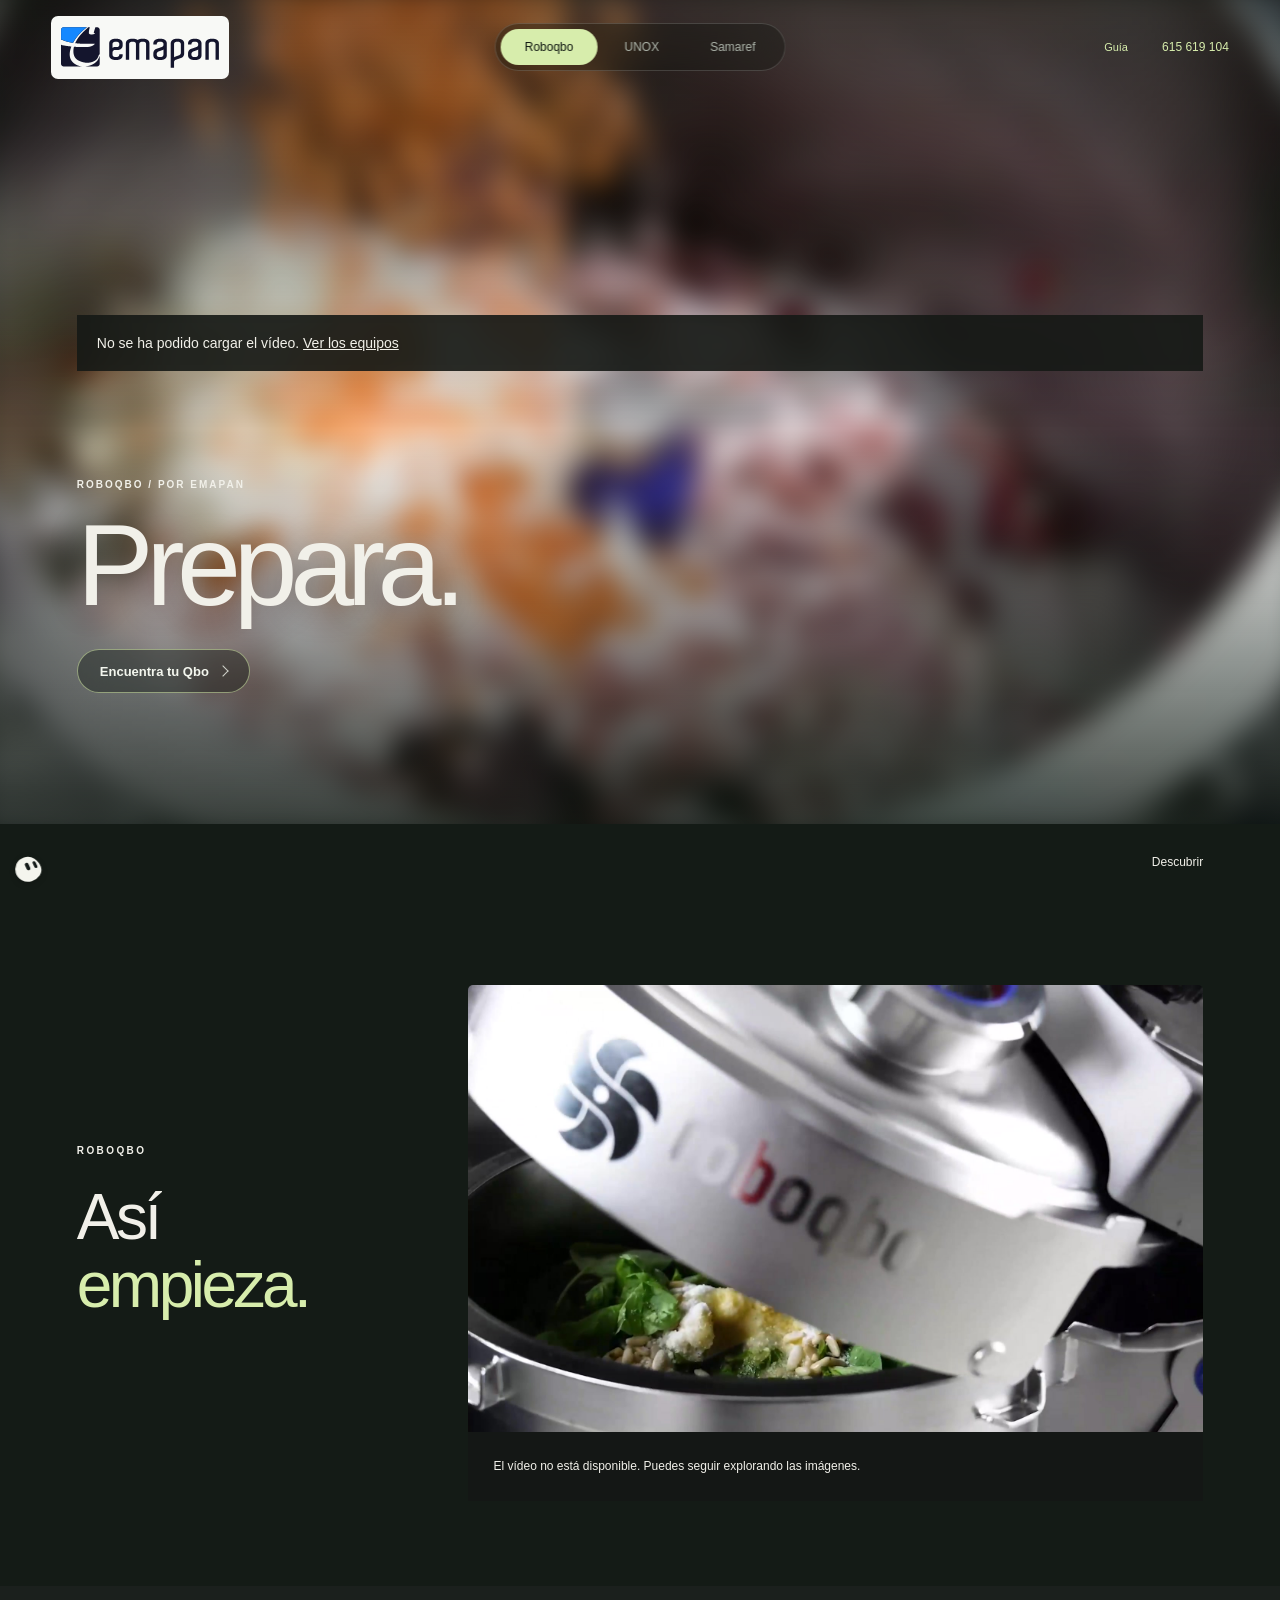
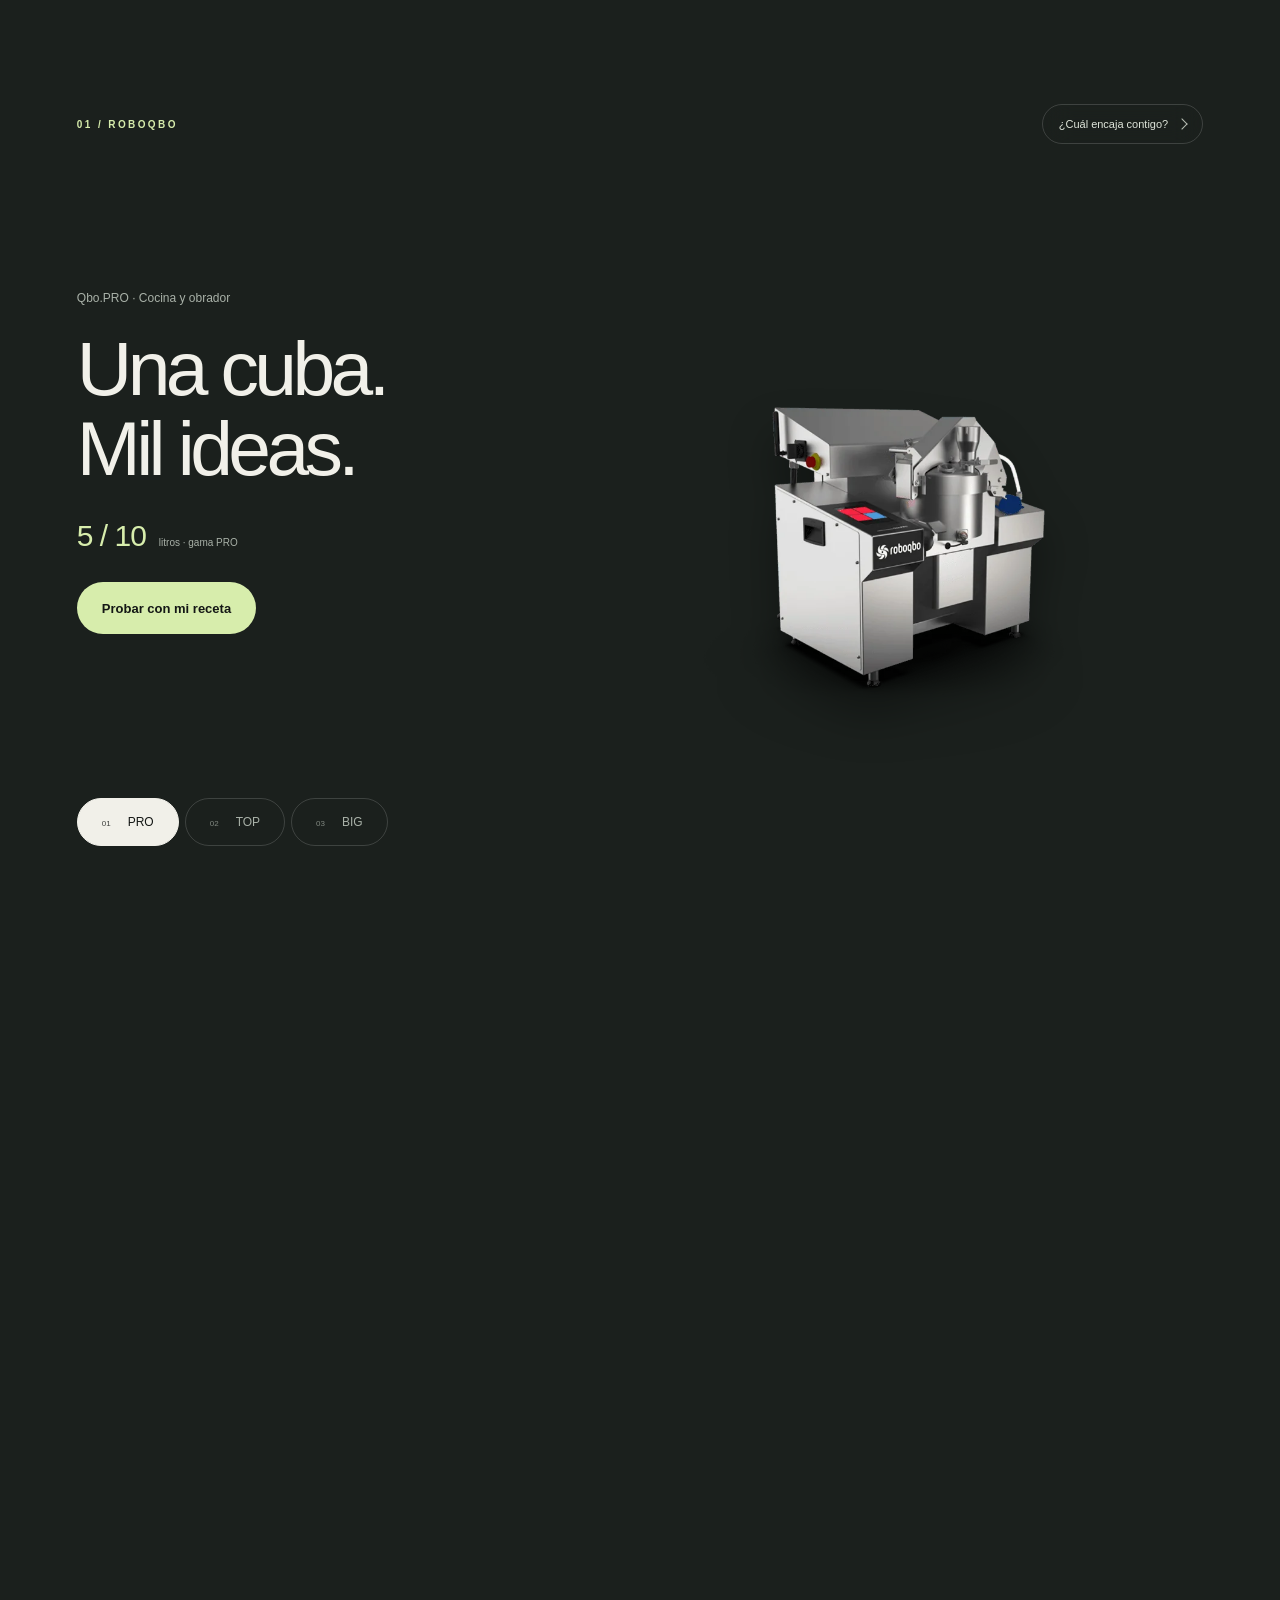
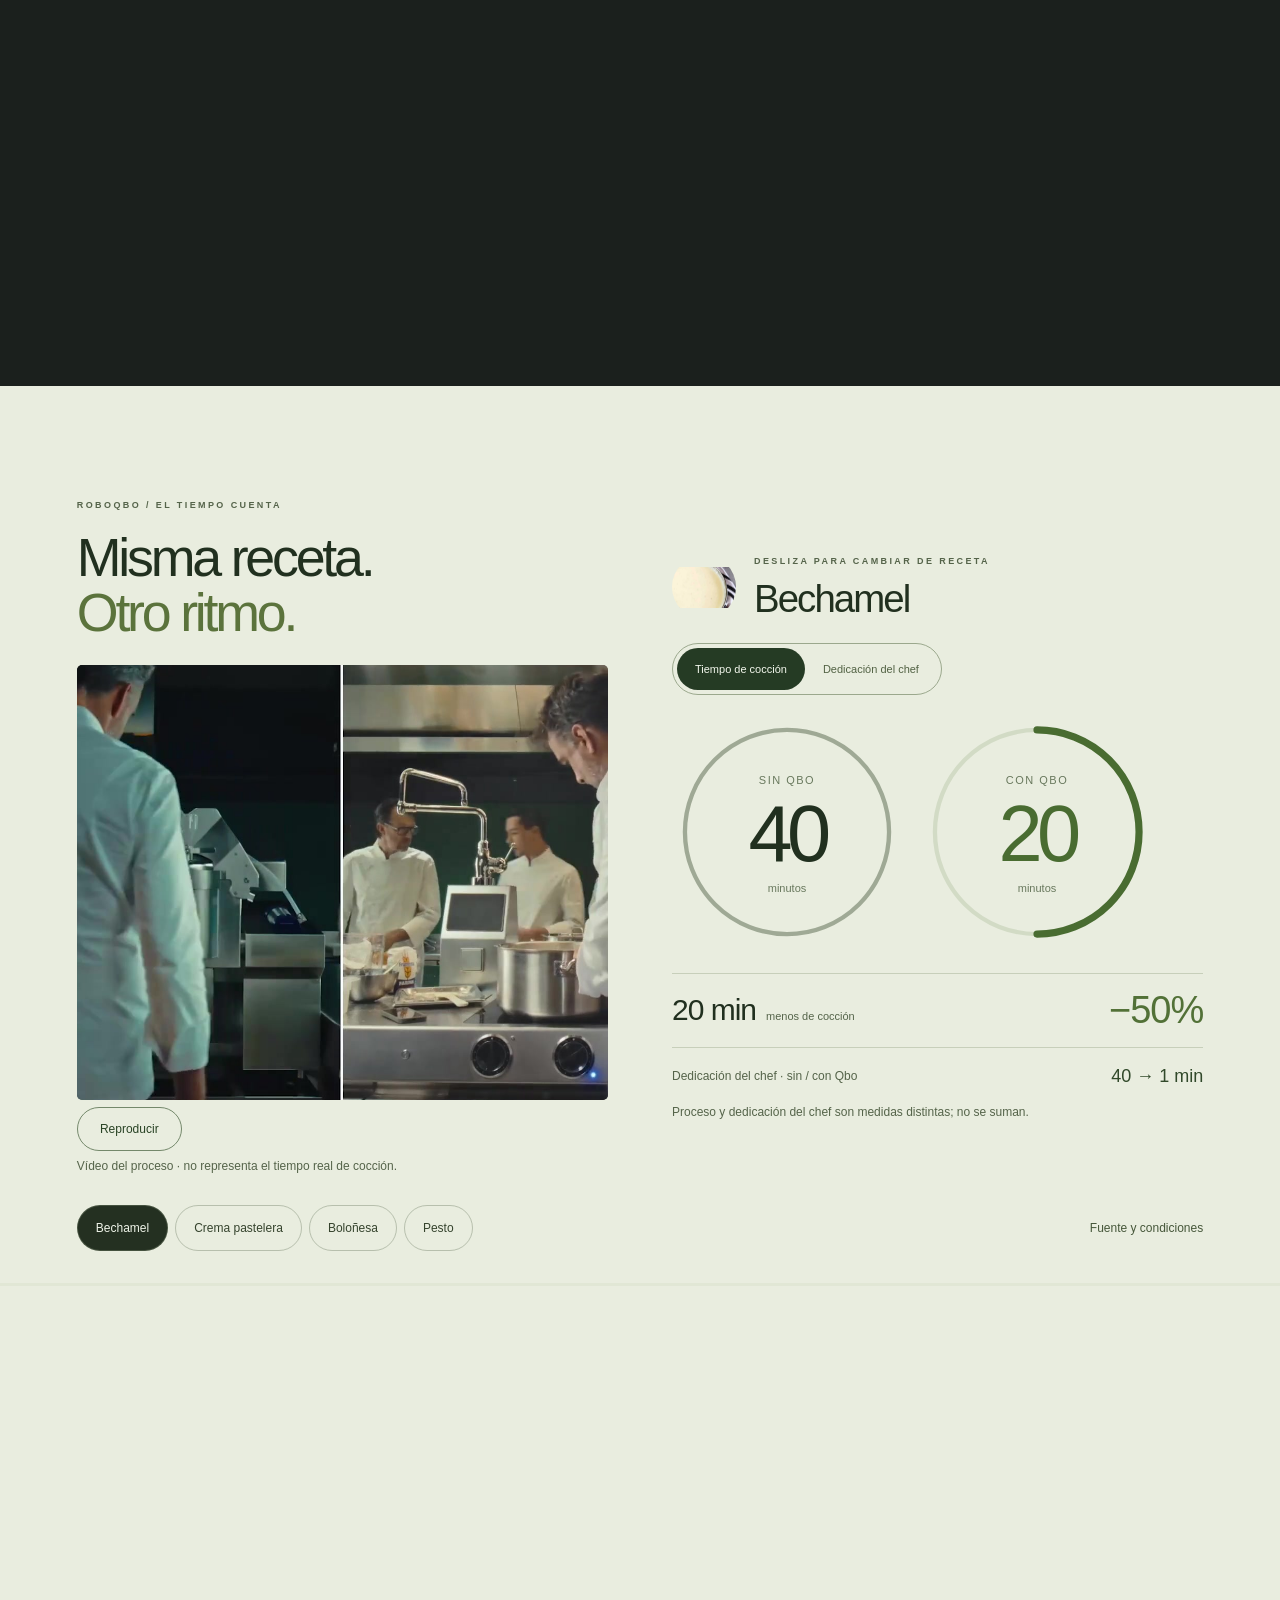
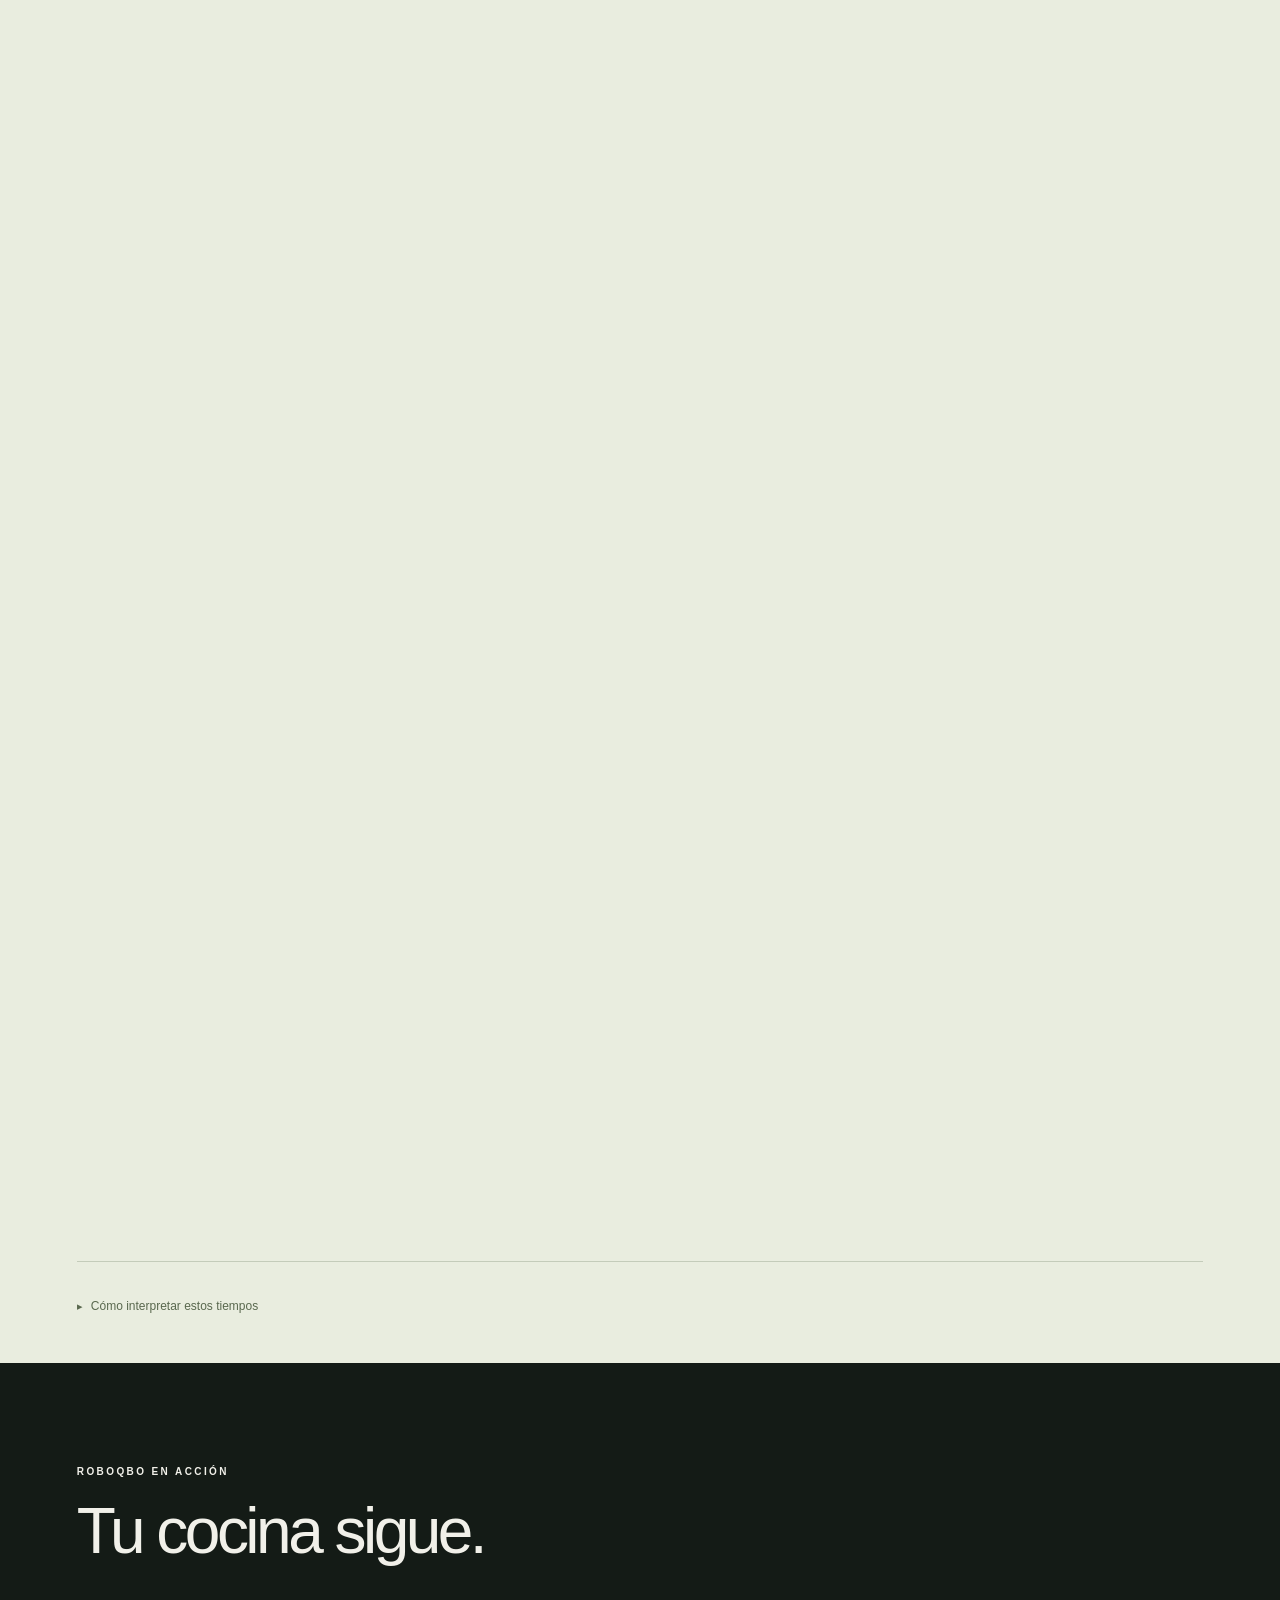
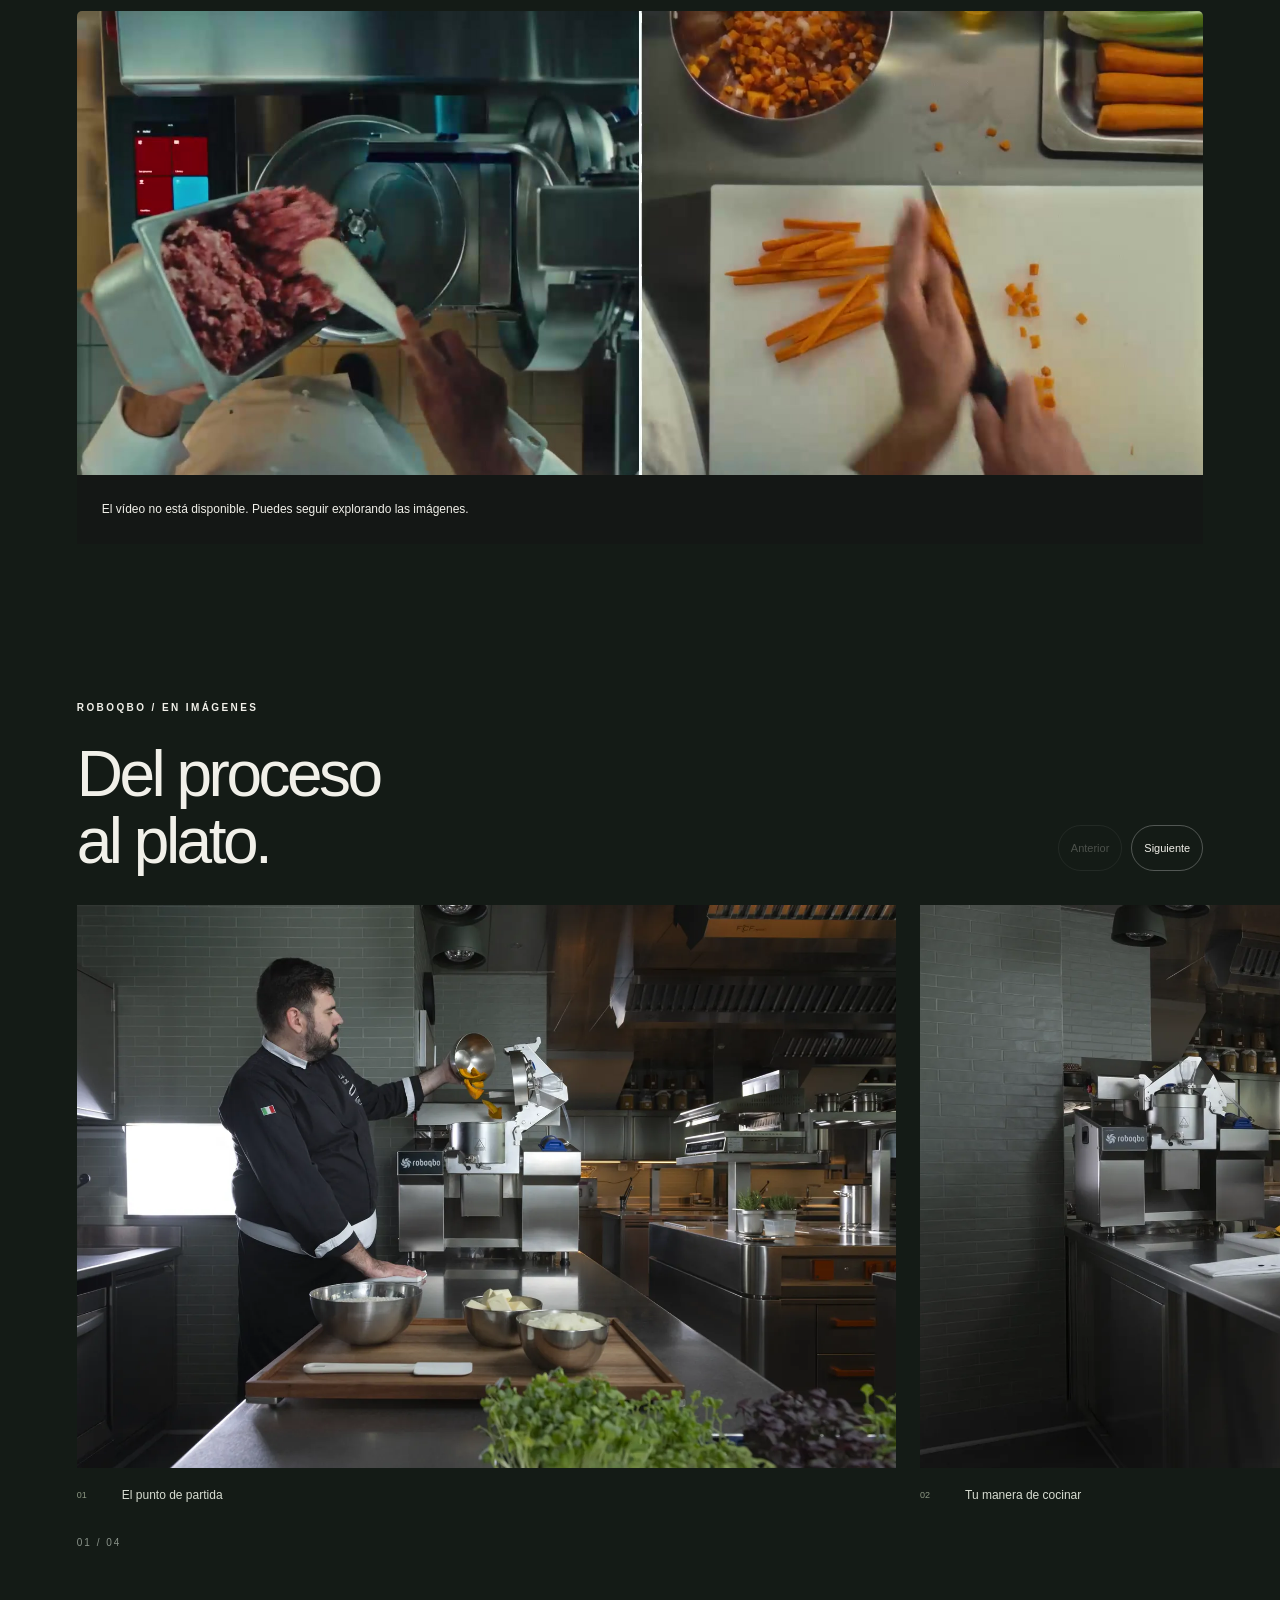
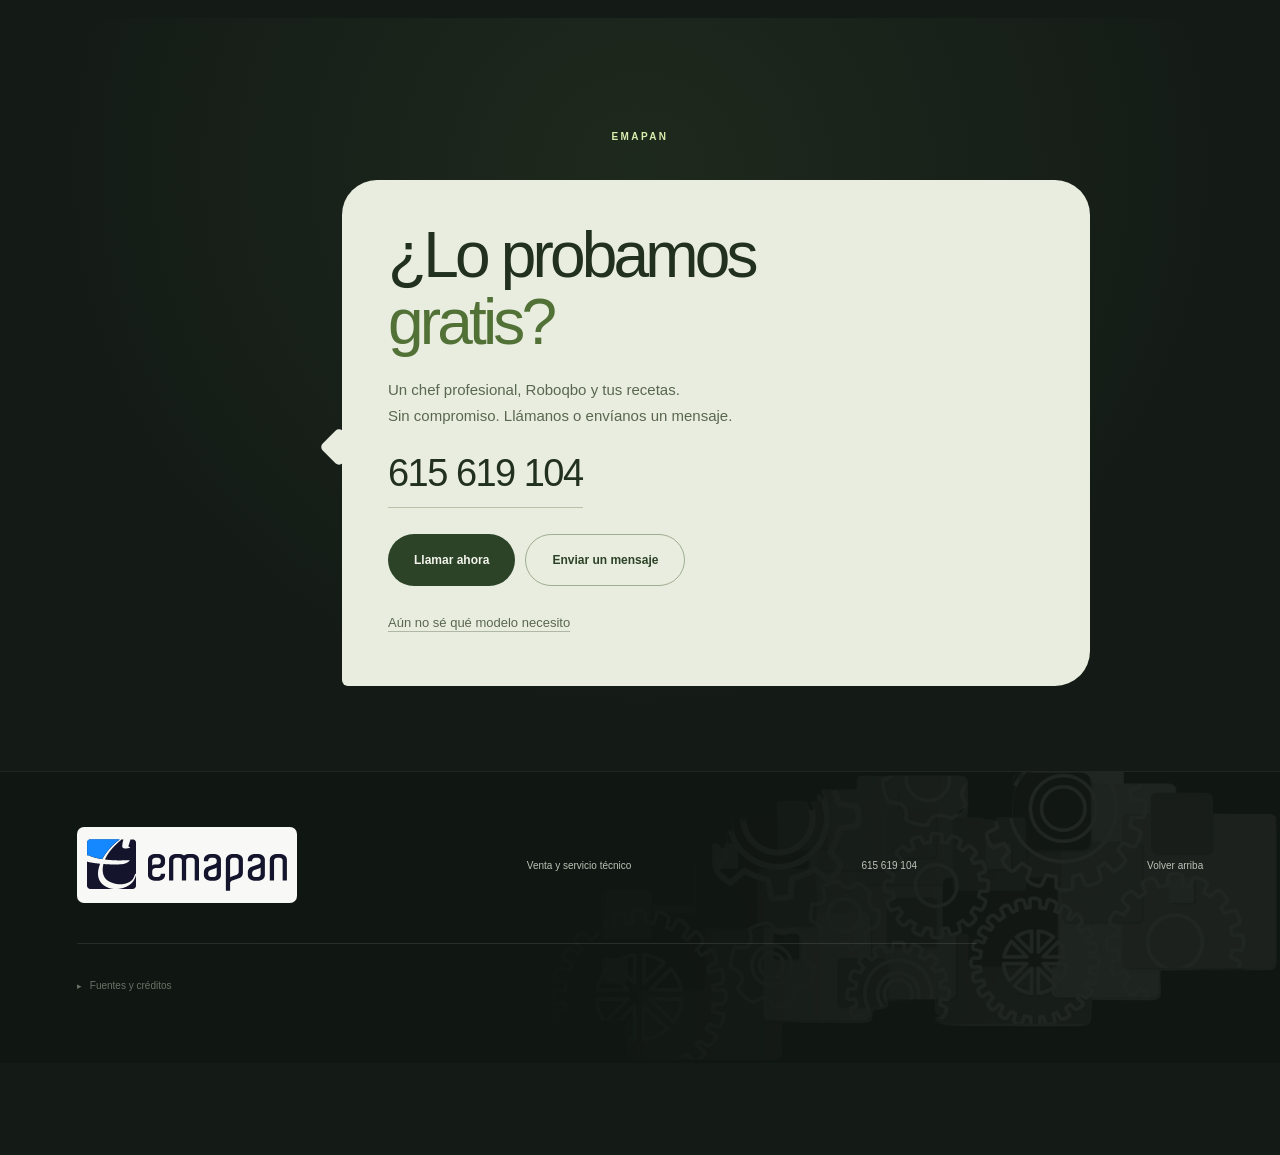
==== web/index.html @ 066fb879 "Integra la entrada de Samaref en las experiencias de EMAPAN" ====
<!doctype html><html lang="es"><head><meta charset="utf-8"><meta name="viewport" content="width=device-width,initial-scale=1"><meta name="theme-color" content="#141715"><meta name="description" content="Emapan S.L. Servicio técnico oficial, reparación, mantenimiento y venta de maquinaria de panadería, heladería y hostelería"><title>Emapan S.L. | SAT oficial</title><link rel="preload" as="image" href="assets/opt/qbo-story-poster-960.webp" media="(max-width:760px)" fetchpriority="high"><link rel="preload" as="image" href="assets/qbo-story-hd-poster.jpg" media="(min-width:761px)" fetchpriority="high"><link rel="stylesheet" href="cinema.css"><link rel="stylesheet" href="experience.css"><link rel="stylesheet" href="homeboard.css"><link rel="stylesheet" href="brand-motion.css"><link rel="stylesheet" href="guide-experience.css"><link rel="stylesheet" href="visual-refresh.css"><link rel="stylesheet" href="liquid-guide.css"><link rel="stylesheet" href="mobile-experience.css"><link rel="stylesheet" href="emapan-brand.css"><link rel="stylesheet" href="evolution.css"><link rel="icon" href="/favicon.ico?v=2" sizes="16x16 32x32 48x48"><link rel="icon" type="image/png" sizes="48x48" href="/favicon-48x48.png?v=2"><link rel="icon" type="image/svg+xml" sizes="any" href="/favicon.svg?v=2"><link rel="apple-touch-icon" sizes="180x180" href="/apple-touch-icon.png?v=2">
<meta property="og:type" content="website">
<meta property="og:locale" content="es_ES">
<meta property="og:site_name" content="Emapan S.L.">
<meta property="og:title" content="Emapan S.L. | SAT oficial">
<meta property="og:description" content="Emapan S.L. Servicio técnico oficial, reparación, mantenimiento y venta de maquinaria de panadería, heladería y hostelería">
<meta property="og:image" content="https://www.satemapan.com/assets/emapan-sat-share.png?v=1">
<meta property="og:image:type" content="image/png">
<meta property="og:image:width" content="1200">
<meta property="og:image:height" content="630">
<meta property="og:image:alt" content="Emapan S.L. SAT · Servicio técnico oficial. Si tu máquina protesta, hablamos su idioma.">
<meta name="twitter:card" content="summary_large_image">
<meta name="twitter:title" content="Emapan S.L. | SAT oficial">
<meta name="twitter:description" content="Emapan S.L. Servicio técnico oficial, reparación, mantenimiento y venta de maquinaria de panadería, heladería y hostelería">
<meta name="twitter:image" content="https://www.satemapan.com/assets/emapan-sat-share.png?v=1">
<meta name="twitter:image:alt" content="Emapan S.L. SAT · Servicio técnico oficial. Si tu máquina protesta, hablamos su idioma.">
<meta property="og:url" content="https://www.satemapan.com/">
<link rel="canonical" href="https://www.satemapan.com/">
</head><body class="experience-qbo" data-brand="qbo"><a class="skip" href="#equipos">Saltar a los equipos</a><header><a class="logo emapan-signature" href="/" aria-label="EMAPAN · Inicio"><span class="emapan-logo-art" aria-hidden="true"></span></a><nav class="brand-switch" aria-label="Elige tu experiencia"><a href="/" aria-current="page">Roboqbo</a><a href="unox.html" >UNOX</a><a href="samaref.html">Samaref</a></nav><div class="header-actions"><button class="guide-setting" id="guide-setting" aria-pressed="true">Guía <span></span></button><a class="header-phone" href="tel:+34615619104">615 619 104 </a></div></header><div class="reading-progress" aria-hidden="true"><span></span></div><main id="inicio"><div class="brand-chapter" data-chapter="qbo"><section class="cinema" id="historia" aria-label="Elaboración con Roboqbo en reproducción continua"><div class="stage">
<video id="story-video" autoplay loop muted playsinline preload="auto" aria-label="Ingredientes, cocinado en Roboqbo y pasta servida"></video><script>/* Variante ligera en móvil o con ahorro de datos; se decide antes de pedir el vídeo. */(function(v){var m=matchMedia("(max-width:760px)").matches||!!(navigator.connection&&navigator.connection.saveData),s=document.createElement("source");v.poster=m?"assets/opt/qbo-story-poster-960.webp":"assets/qbo-story-hd-poster.jpg";s.type="video/mp4";s.src=m?"assets/opt/qbo-story-720.mp4":"assets/opt/qbo-story-1080.mp4";v.appendChild(s)})(document.getElementById("story-video"))</script><div class="shade"></div>
<div class="film-copy"><span class="eyebrow">ROBOQBO / POR EMAPAN</span><h1 id="film-title">Prepara.</h1><button class="hero-finder" type="button" data-finder="hero">Encuentra tu Qbo</button></div>
<div class="film-controls"><button id="play-film" class="film-play" aria-label="Pausar el vídeo"> Pausar</button><a href="#equipos">Descubrir</a></div>
<div class="bottom-line"><span id="scroll-hint">ROBOQBO · SIGUE BAJANDO</span><span id="counter">01 / 03</span></div>
<div class="film-progress" aria-hidden="true"><span id="film-progress-fill"></span></div>
<div class="film-chapters" aria-label="Momentos del vídeo"><button data-time="0" aria-current="step">Prepara</button><button data-time="3.1">Transforma</button><button data-time="10">Sirve</button></div>
<p id="video-error" hidden>No se ha podido cargar el vídeo. <a href="#equipos">Ver los equipos </a></p>
</div></section><section class="editorial-film" id="qbo-proceso"><div class="editorial-copy"><span class="eyebrow">ROBOQBO</span><h2>Así<br><em>empieza.</em></h2></div><div class="inline-film"><video id="qbo-production" class="ambient-video" muted loop playsinline preload="none" data-poster="assets/qbo-production-poster.jpg" data-poster-mobile="assets/opt/qbo-production-poster-960.webp" aria-label="Preparación de ingredientes con Roboqbo"><source data-src="assets/qbo-production.mp4" data-src-mobile="assets/opt/qbo-production-m.mp4" type="video/mp4"></video><div class="video-control-rail"><button class="media-toggle" data-video="qbo-production" aria-label="Reproducir Preparación de ingredientes con Roboqbo"> Reproducir</button><span class="film-label">PREPARACIÓN DE INGREDIENTES</span></div><p class="media-error" hidden>El vídeo no está disponible. Puedes seguir explorando las imágenes.</p></div></section><section class="product-story qbo-story" id="equipos" data-story="qbo" aria-label="Descubre la gama ROBOQBO al desplazarte"><div class="product-stage"><div class="story-heading"><span class="eyebrow">01 / ROBOQBO</span><span class="eyebrow story-prompt">DESLIZA </span><button class="finder-chip" type="button" data-finder="gama">¿Cuál encaja contigo?</button></div><div class="product-layout"><div class="product-copy"><span class="model-kicker" id="qbo-name">Qbo.PRO · Cocina y obrador</span><h2 id="qbo-headline">Una cuba.<br>Mil ideas.</h2><p id="qbo-description">Cortar. Mezclar. Cocinar.</p><div class="product-fact"><span id="qbo-fact">5 / 10</span><span id="qbo-fact-label">litros · gama PRO</span></div><button class="pill " id="qbo-demo" data-demo="Qbo.PRO"><span class="btn-label">Probar con mi receta</span></button><a class="text-link subtle" href="#qbo-tiempos">Comparar tiempos <img src="assets/icons/arrow-up-right.svg" alt="" class="arrow-icon" aria-hidden="true"></a></div><div class="product-visual"><span class="product-word" aria-hidden="true">Qbo.</span>
<img class="model-image is-active" data-model="qbo-pro" src="assets/opt/qbo-pro.webp" decoding="async" alt="ROBOQBO PRO" loading="lazy" >
<img class="model-image " data-model="qbo-top" src="assets/opt/qbo-top.webp" decoding="async" alt="ROBOQBO TOP" loading="lazy" aria-hidden="true">
<img class="model-image " data-model="qbo-big" src="assets/opt/qbo-big-cutout.webp" decoding="async" alt="ROBOQBO BIG" loading="lazy" aria-hidden="true">
</div></div><div class="model-footer"><div class="model-tabs" role="group" aria-label="Gama ROBOQBO">
<button data-qbo="pro" aria-pressed="true"><span class="tab-count">01</span>PRO</button>
<button data-qbo="top" aria-pressed="false"><span class="tab-count">02</span>TOP</button>
<button data-qbo="big" aria-pressed="false"><span class="tab-count">03</span>BIG</button>
</div><span class="model-count" id="qbo-count">01 / 03</span></div><div class="story-track" aria-hidden="true"><span></span></div></div></section><section class="time-journey" id="qbo-tiempos" aria-labelledby="time-title"><div class="time-stage"><div class="time-left"><span class="eyebrow">ROBOQBO / EL TIEMPO CUENTA</span><h2 id="time-title">Misma receta.<br><em>Otro ritmo.</em></h2><div class="texture-film"><video id="texture-video" muted loop playsinline preload="none" poster="assets/new-qbo-bechamel-poster.jpg" aria-label="Bechamel preparada con Roboqbo" data-src="assets/new-qbo-bechamel.mp4"></video><span id="texture-caption" class="film-label">BECHAMEL / PROCESO REAL</span></div><div class="video-control-rail texture-control-rail"><button id="texture-pause" class="media-toggle"> Reproducir</button></div><p class="process-note">Vídeo del proceso · no representa el tiempo real de cocción.</p></div><div class="time-right"><div class="recipe-title"><img id="recipe-image" src="assets/qbo-bechamel.webp" alt="Bechamel"><div><span class="eyebrow">DESLIZA PARA CAMBIAR DE RECETA</span><h3 id="recipe-caption">Bechamel</h3></div></div><div class="metric-switch" aria-label="Medida comparada"><button data-metric="cook" aria-pressed="true">Tiempo de cocción</button><button data-metric="chef" aria-pressed="false">Dedicación del chef</button></div><div class="clocks" aria-live="polite"><div class="clock without"><svg viewBox="0 0 160 160" aria-hidden="true"><circle cx="80" cy="80" r="71"/></svg><div><span>SIN QBO</span><strong id="time-without">40</strong><small>minutos</small></div></div><div class="clock with"><svg viewBox="0 0 160 160" aria-hidden="true"><circle class="clock-track" cx="80" cy="80" r="71"/><circle id="time-arc" pathLength="100" cx="80" cy="80" r="71"/></svg><div><span>CON QBO</span><strong id="time-with">20</strong><small>minutos</small></div></div></div><div class="gain-strip"><div><strong id="time-gain">20 min</strong><span id="gain-label">menos de cocción</span></div><strong id="time-percent">−50%</strong></div><div class="secondary-metric"><span id="secondary-label">Dedicación del chef · sin / con Qbo</span><strong id="secondary-values">40 → 1 min</strong></div><p id="time-insight">Cocción y dedicación son dos medidas distintas; no se suman.</p></div><div class="time-footer"><div class="recipe-tabs" aria-label="Receta para comparar"><button data-recipe="bechamel" aria-pressed="true">Bechamel</button><button data-recipe="custard" aria-pressed="false">Crema pastelera</button><button data-recipe="bolognese" aria-pressed="false">Boloñesa</button><button data-recipe="pesto" aria-pressed="false">Pesto</button></div><a href="#tiempos-fuente">Fuente y condiciones </a></div><div class="time-track"><span></span></div></div></section><div class="time-method" id="tiempos-fuente"><details class="source-note"><summary>Cómo interpretar estos tiempos</summary><p>Referencia publicada por Roboqbo para restauración. «Sin Qbo» es la comparación del fabricante, no una medición realizada por EMAPAN. La página de origen no detalla cantidad, modelo ni protocolo de prueba. Los resultados dependen de la receta, la carga y las condiciones de trabajo. El tiempo del chef forma parte del proceso; no debe sumarse a la cocción. Validaremos tu caso en una demostración.</p><a href="https://www.roboqbo.com/es_es/sectores/restaurantes/qbo-para-restaurantes/" target="_blank" rel="noopener">Consultar la fuente oficial de Roboqbo </a></details></div><section class="workflow-film"><div class="wide-heading"><span class="eyebrow">ROBOQBO EN ACCIÓN</span><h2>Tu cocina sigue.</h2></div><div class="inline-film"><video id="qbo-meet" class="ambient-video" muted loop playsinline preload="none" data-poster="assets/qbo-meet-poster.jpg" data-poster-mobile="assets/opt/qbo-meet-poster-960.webp" aria-label="Comparación del proceso de trabajo con Roboqbo"><source data-src="assets/qbo-meet.mp4" data-src-mobile="assets/opt/qbo-meet-m.mp4" type="video/mp4"></video><div class="video-control-rail"><button class="media-toggle" data-video="qbo-meet" aria-label="Reproducir Comparación del proceso de trabajo con Roboqbo"> Reproducir</button><span class="film-label">VÍDEO DEMOSTRATIVO · NO ES UN CRONÓMETRO DE COCCIÓN</span></div><p class="media-error" hidden>El vídeo no está disponible. Puedes seguir explorando las imágenes.</p></div></section><section class="gallery-section" id="qbo-galeria" aria-labelledby="qbo-galeria-title"><div class="gallery-heading"><div><span class="eyebrow">ROBOQBO / EN IMÁGENES</span><h2 id="qbo-galeria-title">Del proceso<br>al plato.</h2></div><div class="gallery-controls"><span>Desliza hacia la izquierda</span><button class="gallery-arrow" data-direction="-1" aria-label="Imagen anterior de ROBOQBO">Anterior</button><button class="gallery-arrow" data-direction="1" aria-label="Siguiente imagen de ROBOQBO">Siguiente</button></div></div><div class="gallery-rail" tabindex="0" role="region" aria-label="Galería horizontal de ROBOQBO" data-lenis-prevent><figure class="gallery-card"><img src="assets/opt/qbo-chef-pour-800.webp" srcset="assets/opt/qbo-chef-pour-800.webp 800w, assets/opt/qbo-chef-pour-1600.webp 1600w" sizes="(max-width:760px) 85vw, 64vw" alt="Chef incorporando ingredientes a Roboqbo" loading="lazy" decoding="async"><figcaption><span>01</span>El punto de partida</figcaption></figure><figure class="gallery-card"><img src="assets/opt/qbo-chef-prep-800.webp" srcset="assets/opt/qbo-chef-prep-800.webp 800w, assets/opt/qbo-chef-prep-1600.webp 1600w" sizes="(max-width:760px) 85vw, 64vw" alt="Chef preparando ingredientes junto a Roboqbo" loading="lazy" decoding="async"><figcaption><span>02</span>Tu manera de cocinar</figcaption></figure><figure class="gallery-card"><img src="assets/opt/qbo-detail-hq-800.webp" srcset="assets/opt/qbo-detail-hq-800.webp 800w, assets/opt/qbo-detail-hq-1600.webp 1600w" sizes="(max-width:760px) 85vw, 64vw" alt="Detalle de preparación con Roboqbo" loading="lazy" decoding="async"><figcaption><span>03</span>El cuidado del detalle</figcaption></figure><figure class="gallery-card"><img src="assets/opt/qbo-kitchen-wide-hq-800.webp" srcset="assets/opt/qbo-kitchen-wide-hq-800.webp 800w, assets/opt/qbo-kitchen-wide-hq-1600.webp 1600w" sizes="(max-width:760px) 85vw, 64vw" alt="Platos preparados junto a Roboqbo" loading="lazy" decoding="async"><figcaption><span>04</span>Del proceso al plato</figcaption></figure></div><div class="gallery-position" aria-live="polite">01 / 04</div></section></div><section class="contact-finale" id="contacto"><span class="eyebrow">EMAPAN</span><div class="finale-conversation"><div class="finale-mascot-slot" aria-hidden="true"></div><div class="finale-speech"><h2>¿Lo probamos<br><em>gratis?</em></h2><p>Un chef profesional, Roboqbo y tus recetas.<br>Sin compromiso. Llámanos o envíanos un mensaje.</p><a class="contact-number" href="tel:+34615619104">615 619 104</a><div class="contact-options"><a class="pill" href="tel:+34615619104">Llamar ahora</a><button class="pill outline" data-demo="Roboqbo">Enviar un mensaje</button></div><button class="finale-finder" type="button" data-finder="final">Aún no sé qué modelo necesito</button></div></div></section></main><footer><a class="logo emapan-signature" href="/" aria-label="EMAPAN · Inicio"><span class="emapan-logo-art" aria-hidden="true"></span></a><span>Venta y servicio técnico</span><a href="tel:+34615619104">615 619 104</a><a href="#inicio">Volver arriba </a><details class="site-credits"><summary>Fuentes y créditos</summary><p>Vídeos oficiales y fotografías de Roboqbo y UNOX. El recorte existente de Qbo.BIG fue asistido por IA; no se ha generado nuevo material con IA. Mascota vectorial animada a partir de la referencia visual aportada por el cliente. Las imágenes de procesos no representan su duración real. Comparativas publicadas por Roboqbo: consultar sus condiciones junto a los tiempos. Desplazamiento Lenis, botones adaptados de Magic UI e iconos Feather, con licencias MIT conservadas.</p></details></footer><aside class="brasa-guide" aria-label="Brasa, tu guía visual"><div class="guide-bubble" id="guide-bubble" hidden><div class="guide-bubble-top"><span>BRASA · TU GUÍA</span><button id="guide-mute" aria-label="Silenciar a Brasa">Cerrar</button></div><p id="guide-message"></p></div><button class="brasa-button" aria-label="Ver la pista de Brasa" aria-controls="guide-bubble" aria-expanded="false"><svg viewBox="0 0 100 108" aria-hidden="true"><ellipse class="jelly-shadow" cx="50" cy="101" rx="30" ry="3"/><g class="jelly-body"><path d="M49 8 C76 5 94 27 93 52 C93 78 77 96 51 96 C25 97 8 81 7 57 C6 31 22 11 49 8Z" fill="#f4f5ee"/><path class="jelly-shine" d="M22 39 C25 25 35 18 46 17" fill="none" stroke="#fff" stroke-width="3" stroke-linecap="round" opacity=".6"/><g class="jelly-eyes" fill="#141b19"><rect x="42" y="29" width="11" height="25" rx="6" transform="rotate(-28 47 41)"/><rect x="64" y="21" width="9" height="23" rx="5" transform="rotate(-28 68 33)"/></g></g></svg></button></aside><div class="contact-dock"><button class="dock-finder" type="button" data-finder="dock"><span class="dock-brasa"><svg viewBox="0 0 100 108" aria-hidden="true"><path d="M49 8 C76 5 94 27 93 52 C93 78 77 96 51 96 C25 97 8 81 7 57 C6 31 22 11 49 8Z" fill="#f4f5ee"/><g fill="#141b19"><rect x="42" y="29" width="11" height="25" rx="6" transform="rotate(-28 47 41)"/><rect x="64" y="21" width="9" height="23" rx="5" transform="rotate(-28 68 33)"/></g></svg></span><span class="dock-text"><b id="dock-title">Encuentra tu Qbo</b><small id="dock-sub">En 2 preguntas</small></span></button><a href="tel:+34615619104" aria-label="Llamar al 615 619 104">Llamar </a><button type="button" data-demo="Roboqbo">Mensaje </button></div><dialog id="demo-dialog" aria-labelledby="contact-title"><button class="close" aria-label="Cerrar mensaje">Cerrar</button><span class="eyebrow">EMAPAN · HABLEMOS</span><h2 id="contact-title">Tu prueba gratis.<br><em>Sin compromiso.</em></h2><p>Una demostración con un chef profesional y Roboqbo.</p><form id="contact-form"><input id="interest" name="equipment" type="hidden"><dl class="contact-context" id="contact-context"></dl><fieldset class="contact-intent"><legend>¿Qué necesitas?</legend><div class="chip-row"><label class="chip"><input type="radio" name="intent" value="demo" checked><span>Prueba gratis</span></label><label class="chip"><input type="radio" name="intent" value="presupuesto"><span>Presupuesto</span></label><label class="chip"><input type="radio" name="intent" value="asesoramiento"><span>Asesoramiento</span></label></div></fieldset><label>Tu nombre <small>(opcional)</small><input id="contact-name" autocomplete="given-name" maxlength="80" placeholder="¿Cómo te llamas?"></label><label>Tu receta o idea <small>(opcional)</small><textarea id="contact-idea" maxlength="600" rows="3" placeholder="Me gustaría probar…"></textarea></label><a id="send-message" class="pill" target="_blank" rel="noopener" href="https://wa.me/34615619104">Continuar en WhatsApp </a><p class="message-note">Se abrirá WhatsApp con tu mensaje preparado. Tú confirmas el envío.</p><a class="dialog-phone" href="tel:+34615619104">O llámanos: 615 619 104 </a></form></dialog><dialog id="finder-dialog" class="finder" aria-labelledby="finder-title"><div class="finder-top"><span class="finder-host"><svg viewBox="0 0 100 108" aria-hidden="true"><path d="M49 8 C76 5 94 27 93 52 C93 78 77 96 51 96 C25 97 8 81 7 57 C6 31 22 11 49 8Z" fill="#f4f5ee"/><g fill="#141b19"><rect x="42" y="29" width="11" height="25" rx="6" transform="rotate(-28 47 41)"/><rect x="64" y="21" width="9" height="23" rx="5" transform="rotate(-28 68 33)"/></g></svg></span><span class="eyebrow" id="finder-title">BRASA · TE AYUDA A ELEGIR</span><button class="close finder-close" type="button" aria-label="Cerrar el selector">Cerrar</button></div><div class="finder-progress" aria-hidden="true"><span></span></div><div class="finder-body" id="finder-body"></div></dialog><script src="vendor/lenis.min.js"></script><script src="cinema.js"></script><script src="homeboard.js"></script><script src="brand-motion.js"></script><script src="guide-experience.js"></script><script src="analytics.js"></script><script src="evolution.js"></script></body></html>
---- web/cinema.css ----
:root{--ink:#161a17;--cream:#f0eee6;--lime:#d7edac;--salmon:#e9ae97}*{box-sizing:border-box}html{scroll-behavior:smooth;scroll-padding-top:84px}body{margin:0;background:var(--ink);color:var(--cream);font-family:Arial,Helvetica,sans-serif}button,a,input,textarea{-webkit-tap-highlight-color:transparent}button,a{touch-action:manipulation}button{font:inherit;cursor:pointer}a{color:inherit;text-decoration:none}button:focus-visible,a:focus-visible{outline:3px solid var(--salmon);outline-offset:5px}.skip{position:fixed;top:-70px;z-index:100;background:var(--lime);color:var(--ink);padding:16px}.skip:focus{top:10px}header{height:94px;padding:0 4vw;display:flex;align-items:center;justify-content:space-between;position:fixed;top:0;left:0;width:100%;z-index:30;transition:background .3s}header.scrolled{background:#161a17ec;backdrop-filter:blur(16px)}.logo{font-size:27px;letter-spacing:-1.6px;font-weight:800;line-height:1}.logo span{display:block;font-size:9px;font-weight:400;letter-spacing:4px;margin-top:7px}nav{display:flex;gap:35px;font-size:12px}.pill{border:0;border-radius:99px;background:var(--lime);color:var(--ink);padding:17px 25px;font-size:13px;font-weight:600;display:inline-flex;align-items:center;justify-content:space-between;gap:28px;transition:transform .25s,background .25s}.pill:hover{transform:translateY(-3px);background:#e8fac8}.pill.dark{background:var(--ink);color:var(--cream)}.pill.dark:hover{background:#303c30}.cinema{height:660svh;position:relative}.stage{height:100svh;min-height:580px;position:sticky;top:0;overflow:hidden;background:#161a17}.shots,.shot,.shade{position:absolute;inset:0;width:100%;height:100%}.shot{object-fit:cover;opacity:0;will-change:transform,opacity;object-position:50% 48%}.shot.active{opacity:1}.shade{z-index:8;background:linear-gradient(90deg,rgba(8,15,12,.76),rgba(8,15,12,.18) 63%,rgba(8,15,12,.05)),linear-gradient(0deg,rgba(8,15,12,.75),transparent 28%,transparent 75%,rgba(8,15,12,.4));pointer-events:none}.opening,.scene-copy{position:absolute;z-index:9;left:7vw;top:29%;width:75%;will-change:opacity,transform}.eyebrow{font-size:10px;font-weight:600;letter-spacing:2.4px;display:block;line-height:1.7}.dot{display:inline-block;background:var(--lime);width:6px;height:6px;border-radius:50%;margin-right:10px}h1,h2,h3,p{margin:0}h1{font-size:clamp(60px,7.9vw,125px);line-height:1.02;letter-spacing:-.065em;font-weight:400;margin:25px 0}em{font-style:normal;color:var(--lime)}.opening p,.scene-copy p{font-size:16px;color:#f0eee6d9}.round-link{display:inline-flex;gap:30px;align-items:center;margin-top:30px;font-size:13px}.round-link span{width:36px;height:36px;border:1px solid #ffffff65;border-radius:50%;display:grid;place-items:center}.hero-signature{position:absolute;z-index:9;right:5vw;bottom:120px;font-size:24px;font-weight:600;letter-spacing:-1px}.hero-signature span{font-size:14px;font-weight:400;margin:0 17px;color:#e0e4d7}.bottom-line{position:absolute;z-index:9;bottom:51px;left:4vw;right:4vw;display:flex;justify-content:space-between;font-size:9px;letter-spacing:2px}.timeline{position:absolute;z-index:10;bottom:20px;left:4vw;right:4vw;display:flex;gap:5px}.timeline button{height:28px;flex:1;background:transparent;border:0;padding:12px 0}.timeline button:after{content:'';display:block;height:2px;background:#ffffff35;transition:background .3s}.timeline button[aria-current=step]:after{background:var(--lime)}.timeline button.passed:after{background:#f0eee6a6}.scene-copy{opacity:0;top:auto;bottom:24%;pointer-events:none}.scene-copy h2{font-size:clamp(54px,7.1vw,108px);font-weight:400;line-height:1.06;letter-spacing:-.055em;margin:22px 0}.scene-copy .eyebrow{color:var(--lime)}.skip-story{position:absolute;z-index:10;right:4vw;top:118px;font-size:10px;letter-spacing:1px;border-bottom:1px solid #ffffff40;padding-bottom:8px}.bridge{padding:125px 7vw 110px;text-align:center;position:relative}.bridge .eyebrow{color:var(--salmon);margin-bottom:35px}.bridge h2{font-size:clamp(35px,4.4vw,65px);font-weight:400;line-height:1.2;letter-spacing:-.045em}.bridge h2 span{color:#8d958c}.circle{display:grid;place-items:center;width:52px;height:52px;margin:40px auto 0;border:1px solid #788170;border-radius:50%}.equipment{background:var(--cream);color:var(--ink);padding:90px 5vw}.section-heading{display:flex;justify-content:space-between;align-items:flex-start;margin-bottom:65px}.section-heading .eyebrow{padding-top:12px}.section-heading h2{font-size:clamp(43px,5.4vw,80px);font-weight:400;line-height:1.03;letter-spacing:-.055em;margin-right:8vw}.section-heading em{color:#697954}.machine{display:grid;grid-template-columns:.85fr 1.15fr;min-height:620px;overflow:hidden;position:relative;padding:65px 5vw;margin-top:20px;border-radius:3px}.qbo{background:#dce6c9}.unox{background:#262e29;color:var(--cream)}.machine-copy{position:relative;z-index:2;display:flex;flex-direction:column;align-items:flex-start}.machine-copy h3{font-size:clamp(42px,4.8vw,70px);font-weight:400;line-height:1.08;letter-spacing:-.055em;margin:27px 0 20px}.machine-copy p{font-size:16px;opacity:.75}.switches{display:flex;gap:5px;margin:32px 0 16px;flex-wrap:wrap}.switches button{background:transparent;border:1px solid currentColor;border-radius:99px;font-size:10px;padding:11px 14px;color:inherit}.switches button[aria-pressed=true]{background:var(--ink);color:var(--cream);border-color:var(--ink)}.unox .switches button[aria-pressed=true]{background:var(--cream);color:var(--ink);border-color:var(--cream)}.machine-name{font-size:12px;opacity:.75;min-height:36px}.machine-copy .pill{margin-top:14px}.details{font-size:11px;border-bottom:1px solid #7a8375;padding-bottom:6px;margin-top:24px}.machine-art{display:flex;align-items:center;justify-content:center;position:relative}.machine-art img{position:relative;width:95%;height:470px;object-fit:contain;z-index:1;filter:drop-shadow(0 25px 25px #0002);transition:transform .5s}.machine-art:hover img{transform:translateY(-8px)}.giant-word{font-size:clamp(120px,17vw,260px);font-weight:800;line-height:1;position:absolute;letter-spacing:-.08em;opacity:.06;top:0;left:0}.finale{position:relative;height:85svh;min-height:600px;display:flex;align-items:center;padding:7vw;overflow:hidden}.finale>img{position:absolute;inset:0;width:100%;height:100%;object-fit:cover;object-position:center}.finale:after{content:'';position:absolute;inset:0;background:linear-gradient(90deg,#0c160fe6,#0c160f60 65%,#0c160f20)}.finale-copy{position:relative;z-index:1}.finale h2{font-size:clamp(70px,9vw,130px);font-weight:400;line-height:1;letter-spacing:-.065em;margin:24px 0}.finale p{font-size:16px;margin-bottom:30px}.micro{display:block;font-size:10px;opacity:.7;margin-top:32px}footer{padding:50px 4vw;display:flex;align-items:center;justify-content:space-between;gap:24px;flex-wrap:wrap}footer>span,footer>a:not(.logo){font-size:10px;color:#bcc3b6}dialog{background:var(--cream);color:var(--ink);padding:45px;border:0;border-radius:12px;width:min(550px,92vw);max-height:90svh}dialog::backdrop{background:#07100bd6;backdrop-filter:blur(8px)}dialog h2{font-size:42px;font-weight:400;line-height:1.05;letter-spacing:-2px;margin:20px 0}dialog em{color:#6b7b51}dialog p{font-size:14px;line-height:1.5}dialog .close{position:absolute;right:20px;top:12px;font-size:30px;background:none;border:0}form{margin-top:24px}label{display:block;font-size:12px;margin-bottom:14px}input,textarea{display:block;width:100%;border:1px solid #c7cabc;background:#fff7;padding:12px;font:14px Arial,sans-serif;border-radius:5px;margin-top:6px}.demo-notice{font-size:11px!important;color:#58604f;margin:18px 0!important}#confirmation .pill{margin-top:25px}[hidden]{display:none!important}
@media(max-width:760px){header{height:80px;padding:0 22px}.logo{font-size:23px}header nav{display:none}header .pill{font-size:11px;padding:13px 17px;gap:12px}.cinema{height:560svh}.stage{min-height:560px}.opening,.scene-copy{left:7vw;width:86%;top:auto;bottom:26%}h1{font-size:clamp(52px,12.5vw,85px);margin:20px 0}.opening p,.scene-copy p{font-size:14px;max-width:270px;line-height:1.5}.scene-copy h2{font-size:13vw}.eyebrow{font-size:9px;letter-spacing:1.6px}.shade{background:linear-gradient(0deg,#071009dd,transparent 90%),linear-gradient(90deg,#07100966,transparent)}.hero-signature{right:7vw;bottom:115px;font-size:20px}.bottom-line{left:7vw;right:7vw;font-size:8px;letter-spacing:1px}.timeline{left:7vw;right:7vw}.skip-story{top:100px;right:7vw;font-size:9px}.bridge{padding:85px 7vw}.bridge h2{font-size:34px}.equipment{padding:65px 5vw}.section-heading{display:block;margin-bottom:35px}.section-heading h2{font-size:48px;margin-top:22px}.machine{display:flex;flex-direction:column;padding:35px 7vw;min-height:0}.machine-copy h3{font-size:47px;margin-top:20px}.machine-art{order:-1;height:260px;margin-bottom:15px}.machine-art img{height:260px;width:100%}.giant-word{font-size:130px;left:50%;transform:translateX(-50%)}.machine-copy .eyebrow{display:none}.switches{margin-top:25px}.finale{min-height:620px;height:85svh}.finale h2{font-size:80px}.finale>img{object-position:62% center}footer{padding:38px 7vw;gap:25px}footer .logo{width:100%}dialog{padding:34px 25px}dialog h2{font-size:37px}}
@media(prefers-reduced-motion:reduce){html{scroll-behavior:auto}.cinema{height:100svh}.shot{will-change:auto}*,*:before,*:after{transition:none!important}.timeline,.scene-copy,.skip-story{display:none}.bottom-line #scroll-hint{font-size:0}.bottom-line #scroll-hint:after{content:'DESCUBRE LOS EQUIPOS ↓';font-size:9px}.opening{transform:none!important;opacity:1!important}}

/* Video story: the scroll follows real footage, with independently seekable frames. */
.cinema{height:420svh}.stage{min-height:0;height:100svh}#story-video{position:absolute;inset:0;width:100%;height:100%;object-fit:cover;object-position:center}.shade{background:linear-gradient(0deg,#071009bf,transparent 48%,#07100970)}
.film-copy{position:absolute;z-index:9;left:6vw;bottom:23%;pointer-events:none}.film-copy .eyebrow{font-size:10px;letter-spacing:2px}.film-copy h1{font-size:clamp(68px,10vw,146px);line-height:1;letter-spacing:-.065em;margin:15px 0 0;text-shadow:0 3px 35px #0005}.film-controls{position:absolute;right:5vw;bottom:25%;z-index:10;display:flex;align-items:center;gap:24px;font-size:12px}.film-play{background:#161a1766;backdrop-filter:blur(10px);border:1px solid #ffffff80;border-radius:40px;color:white;padding:15px 23px}.film-play:hover{background:#161a17b0}.bottom-line{bottom:96px;left:6vw;right:6vw}.film-progress{position:absolute;left:6vw;right:6vw;bottom:76px;height:2px;background:#ffffff40;z-index:10}.film-progress span{display:block;width:100%;height:100%;background:var(--lime);transform:scaleX(0);transform-origin:left}.film-chapters{position:absolute;bottom:20px;left:6vw;right:6vw;display:flex;justify-content:space-between;z-index:10}.film-chapters button{background:none;border:none;color:#fff9;font-size:11px;padding:14px 0;min-width:60px;min-height:44px;text-align:left}.film-chapters button[aria-current=step]{color:var(--lime)}#video-error{position:absolute;top:35%;left:6vw;right:6vw;z-index:12;background:#161a17e8;padding:20px;font-size:14px}.video-unavailable{height:100svh}#video-error a{text-decoration:underline}.section-heading h2{margin-right:0}
@media(max-width:760px){.cinema{height:360svh}.stage{min-height:0}#story-video{object-fit:contain;background:#101510}.film-copy{left:7vw;bottom:25%}.film-copy h1{font-size:clamp(49px,12vw,85px)}.film-copy .eyebrow{font-size:8px}.film-controls{left:7vw;right:7vw;bottom:16%;justify-content:space-between;font-size:11px}.film-play{padding:12px 18px}.bottom-line{bottom:78px;left:7vw;right:7vw}.film-progress{bottom:64px;left:7vw;right:7vw}.film-chapters{bottom:9px;left:7vw;right:7vw}.film-chapters button{font-size:10px}.shade{background:linear-gradient(0deg,#101510 5%,#10151099 27%,transparent 58%,#10151099)}.film-copy h1{text-shadow:0 3px 20px #0008}}
@media(prefers-reduced-motion:reduce){.cinema{height:100svh}.bottom-line #scroll-hint:after{content:'PULSA VER VÍDEO PARA REPRODUCIR';font-size:8px}}

/* Preserve the official Qbo.BIG render and blend its white backdrop into the card. */
img[src$="qbo-big.png"]{mix-blend-mode:multiply;filter:none!important}
.cinema{height:100svh}.stage{position:relative;height:100svh}.machine-art:has(img[src$="qbo-big.png"]) .giant-word{visibility:hidden}.film-copy h1{font-size:clamp(66px,9vw,132px)}
@media(max-width:760px){.cinema{height:100svh}.film-copy h1{font-size:clamp(49px,12vw,85px)}}
@media(prefers-reduced-motion:reduce){.bottom-line #scroll-hint:after{content:'DESCUBRE LOS EQUIPOS ↓'}}
---- web/experience.css ----
:root{--ink:#141715;--cream:#f1f0e9;--lime:#d7edac;--salmon:#e9ae97;--muted:#a9b1a8;--line:#ffffff28}body{background:var(--ink);-webkit-font-smoothing:antialiased}body:has(dialog[open]){overflow:hidden}header.scrolled{background:#141715e8}header nav{gap:30px}.reading-progress{position:fixed;top:0;left:0;right:0;height:2px;z-index:50;pointer-events:none}.reading-progress span{display:block;height:100%;background:var(--lime);transform:scaleX(0);transform-origin:left}
/* Adaptation of Magic UI InteractiveHoverButton (MIT), with Feather icons. */
.pill{position:relative;isolation:isolate;overflow:hidden;min-height:52px;padding:7px 7px 7px 25px;gap:28px;transition:color .35s,transform .35s}.pill .btn-label{position:relative;z-index:2}.btn-icon{position:relative;z-index:1;width:36px;height:36px;display:grid;place-items:center;flex:none;border-radius:50%;background:var(--ink)}.btn-icon:before{content:'';position:absolute;inset:0;border-radius:50%;background:var(--ink);z-index:-1;transition:transform .5s cubic-bezier(.2,.7,.2,1)}.arrow-icon{width:18px;height:18px;flex:none;display:block}.btn-icon .arrow-icon{filter:invert(1);transition:transform .35s}.pill:hover,.pill:focus-visible{color:var(--cream);background:var(--lime);transform:none}.pill:hover .btn-icon:before,.pill:focus-visible .btn-icon:before{transform:scale(22)}.pill:hover .arrow-icon{transform:rotate(45deg)}header .pill{min-height:46px;font-size:11px;padding:7px 7px 7px 20px;gap:17px}header .btn-icon{width:32px;height:32px}.text-link{display:inline-flex;align-items:center;gap:18px;font-size:12px;line-height:1.5}.text-link .arrow-icon{filter:invert(1);transition:transform .25s}.text-link:hover .arrow-icon{transform:translate(3px,-3px)}.subtle{color:var(--muted)}
.manifesto{padding:90px 6vw 100px;min-height:78svh;display:flex;flex-direction:column;justify-content:space-between}.manifesto-meta{display:flex;justify-content:space-between;color:var(--muted)}.manifesto h2{font-size:clamp(58px,8.7vw,132px);line-height:1.04;font-weight:400;letter-spacing:-.065em;margin:70px 0 50px}.manifesto-bottom{display:flex;align-items:center;justify-content:space-between}.manifesto p{font-size:17px;color:var(--muted)}
.product-story{height:400svh;position:relative;background:#1b201d;scroll-margin-top:0}.oven-story{background:#191c1b}.product-stage{height:100svh;min-height:0;position:sticky;top:0;padding:118px 6vw 85px;overflow:hidden;display:flex;flex-direction:column}.story-heading{display:flex;align-items:center;justify-content:space-between}.story-heading .eyebrow:first-child{color:var(--lime)}.story-prompt{color:#a9b1a8;font-size:8px}.product-layout{flex:1;display:grid;grid-template-columns:45% 55%;align-items:center;min-height:0}.product-copy{position:relative;z-index:3;padding:22px 0}.model-kicker{font-size:12px;color:var(--muted);display:block;margin-bottom:24px}.product-copy h2{font-size:clamp(52px,6.4vw,95px);font-weight:400;line-height:1.04;letter-spacing:-.06em}.product-copy p{font-size:15px;line-height:1.6;color:var(--muted);margin:22px 0 0}.product-fact{margin:28px 0 24px;display:flex;align-items:baseline;gap:13px}.product-fact>span:first-child{font-size:30px;letter-spacing:-1px;color:var(--salmon)}.product-fact>span:last-child{font-size:10px;color:var(--muted)}.product-copy>.text-link{display:flex;margin-top:23px;font-size:10px}.product-copy .pill{margin-top:5px}.product-visual{height:100%;position:relative;isolation:isolate;min-height:400px}.product-word{position:absolute;top:16%;left:0;font-size:clamp(120px,16vw,240px);font-weight:700;letter-spacing:-.08em;color:#f0eee60a;user-select:none}.model-image{position:absolute;inset:0;width:100%;height:100%;object-fit:contain;opacity:0;transform:translateY(22px) scale(.96);transition:opacity .6s,transform .9s cubic-bezier(.2,.7,.2,1);pointer-events:none;filter:drop-shadow(0 28px 22px #0005);mix-blend-mode:normal}.model-image.is-active{opacity:1;transform:translateY(0) scale(1)}.model-image[data-model="qbo-big"]{padding:25px 0;mix-blend-mode:normal}.model-image[data-model^="oven"]{padding:12px 9%}.model-footer{position:absolute;bottom:32px;left:6vw;right:6vw;display:flex;align-items:center;justify-content:space-between}.model-tabs{display:flex;gap:6px}.model-tabs button{border:1px solid var(--line);border-radius:40px;background:transparent;color:var(--muted);padding:13px 24px;font-size:10px;min-height:44px;transition:color .3s,background .3s}.model-tabs button[aria-pressed=true]{background:var(--cream);color:var(--ink);border-color:var(--cream)}.tab-count{font-size:8px;opacity:.5;margin-right:17px}.model-count{font-size:10px;color:var(--muted);letter-spacing:2px}.story-track{position:absolute;left:6vw;right:6vw;bottom:14px;height:1px;background:var(--line)}.story-track span{display:block;height:100%;background:var(--lime);transform-origin:left;transform:scaleX(.01)}
.panorama{position:relative;height:90svh;min-height:560px;overflow:hidden}.parallax-photo,.finale>.parallax-photo{position:absolute;inset:-6% 0;width:100%;height:112%;max-width:none;object-fit:cover;will-change:transform}.photo-shade{position:absolute;inset:0;background:linear-gradient(90deg,#101711b0,transparent 80%),linear-gradient(0deg,#14171580,transparent 45%);pointer-events:none}.panorama-copy{position:absolute;left:6vw;bottom:20%}.panorama h2,.finale h2{font-size:clamp(68px,9vw,135px);font-weight:400;line-height:1.02;letter-spacing:-.065em;margin-top:24px}.panorama em{color:var(--cream)}.image-caption{position:absolute;bottom:35px;right:6vw;font-size:8px;letter-spacing:2px}.finale{height:100svh;min-height:650px;padding:6vw}.finale:after{display:none}.finale-copy{z-index:2}.finale-copy p{font-size:15px;margin:28px 0;color:#e6e8df}.micro{color:#bdc6b7}.next-step{padding:70px 6vw;display:flex;justify-content:space-between;align-items:center;border-bottom:1px solid var(--line)}.next-step p{font-size:clamp(22px,3vw,44px);letter-spacing:-.04em}.next-step a{font-size:12px;color:var(--lime)}footer{padding:55px 6vw;gap:40px}footer>div{display:flex;gap:30px;font-size:10px;color:var(--muted)}footer>.text-link{font-size:10px;color:var(--muted)}.reveal{transition:opacity .85s,transform 1.1s cubic-bezier(.2,.7,.2,1)}.motion-ready .reveal:not(.is-visible){opacity:0;transform:translateY(35px)}dialog{background:#202621;color:var(--cream);border:1px solid #414b41}dialog em{color:var(--lime)}dialog p{color:var(--muted)}dialog input,dialog textarea{background:#141915;color:var(--cream);border-color:#586052}dialog .pill{padding:17px 23px;background:var(--lime);color:var(--ink)}dialog .demo-notice{color:#b1baa9}html.lenis,html.lenis body{height:auto}.lenis:not(.lenis-autoToggle).lenis-stopped{overflow:hidden}.lenis.lenis-smooth [data-lenis-prevent]{overscroll-behavior:contain}.lenis.lenis-smooth{scroll-behavior:auto!important}
@media(max-width:760px){header .pill{min-height:42px;font-size:10px;padding-left:17px;gap:12px}.btn-icon{width:32px;height:32px}.arrow-icon{width:16px;height:16px}.manifesto{padding:65px 7vw;min-height:65svh}.manifesto-meta .eyebrow{font-size:8px;letter-spacing:1px}.manifesto h2{font-size:14vw;margin:70px 0 45px}.manifesto-bottom{align-items:flex-start;flex-direction:column;gap:28px}.manifesto p{font-size:14px}.manifesto-bottom .text-link{font-size:10px}.product-story{height:400svh}.product-stage{padding:98px 7vw 86px;min-height:0}.story-heading .eyebrow{font-size:9px}.story-prompt{display:none}.product-layout{display:flex;flex-direction:column}.product-visual{order:-1;width:100%;height:35%;min-height:200px;flex:1;margin:8px 0 0}.product-word{font-size:30vw;top:12%;left:50%;transform:translateX(-50%)}.model-image{max-height:290px}.model-image[data-model="qbo-big"]{padding:0}.model-image[data-model^="oven"]{padding:0 13%}.product-copy{width:100%;padding:12px 0 5px}.model-kicker{font-size:10px;margin-bottom:12px}.product-copy h2{font-size:clamp(39px,10.5vw,58px);line-height:1.02}.product-copy p{font-size:12px;margin-top:12px}.product-fact{margin:15px 0 14px}.product-fact>span:first-child{font-size:24px}.product-fact>span:last-child{font-size:9px}.product-copy .pill{min-height:46px;font-size:11px;padding-left:20px;margin:0}.product-copy>.text-link{margin-top:13px;font-size:9px}.model-footer{bottom:26px;left:7vw;right:7vw}.model-tabs{gap:4px}.model-tabs button{font-size:9px;padding:11px 13px}.tab-count{display:none}.model-count{font-size:8px}.story-track{left:7vw;right:7vw;bottom:12px}.panorama{height:80svh;min-height:500px}.panorama-copy{left:7vw;bottom:20%}.panorama h2,.finale h2{font-size:17vw}.panorama .parallax-photo{object-position:58% center}.finale{padding:7vw;min-height:620px;height:90svh}.finale .parallax-photo{object-position:57% center}.finale-copy p{font-size:13px;max-width:240px;line-height:1.6}.finale .eyebrow{font-size:9px}.next-step{padding:45px 7vw;flex-direction:column;align-items:flex-start;gap:24px}.next-step p{font-size:29px;max-width:280px}.next-step a{font-size:11px}footer{padding:40px 7vw;gap:30px}footer>div{width:100%;flex-direction:column;gap:14px;order:3}#story-video{object-fit:cover;object-position:center}.film-copy{bottom:27%}.film-copy h1{font-size:14vw}.shade{background:linear-gradient(0deg,#101510dd,transparent 70%,#10151088)}.film-copy .eyebrow{line-height:1.6}.film-controls{bottom:17%}}
@media(max-height:720px) and (min-width:761px){.product-stage{padding-top:90px;min-height:0}.product-copy h2{font-size:52px}.model-kicker{margin-bottom:12px}.product-fact{margin:18px 0}.product-copy p{margin-top:12px}.product-visual{min-height:300px}.product-copy>.text-link{margin-top:15px}}
/* Keep the entire range pinned even with mobile browser chrome visible. */
@media(max-height:740px) and (max-width:760px){
.product-stage{height:100svh;min-height:0;padding:82px 7vw 68px}
.product-visual{min-height:90px;height:auto;flex:1;margin:0}
.model-image{max-height:none}.product-copy{padding:5px 0 0}
.model-kicker{margin-bottom:5px;font-size:9px}.product-copy h2{font-size:clamp(28px,8vw,39px)}
.product-copy p{margin-top:5px;font-size:11px}.product-fact{margin:8px 0}.product-fact>span:first-child{font-size:21px}
.product-copy .pill{min-height:40px}.product-copy>.text-link{margin-top:7px}
.model-footer{bottom:17px}.model-tabs button{min-height:40px;padding:9px 12px}.story-track{bottom:7px}
}
@media(max-height:500px) and (orientation:landscape){
.product-stage{padding:78px 6vw 60px}.product-layout{display:grid;grid-template-columns:45% 55%}
.product-visual{order:0;min-height:0;height:100%;margin:0}.product-copy h2{font-size:30px}
.product-copy{padding:0}.model-kicker{margin-bottom:5px}.product-copy p{display:none}
.product-fact{margin:7px 0}.product-copy>.text-link{margin-top:6px}.model-footer{bottom:12px}
}
@media(prefers-reduced-motion:reduce){html{scroll-behavior:auto}.product-story{height:auto}.product-stage{position:relative}.reveal,.model-image,.pill,.btn-icon:before{transition:none!important}.parallax-photo{transform:none!important;will-change:auto}.motion-ready .reveal{opacity:1!important;transform:none!important}}
---- web/homeboard.css ----
/* One page, two separate brand chapters. */
html{scroll-padding-top:90px}.brand-chapter{position:relative}header nav a{color:#a9b1a8}header nav a[aria-current]{color:var(--cream)}.header-cta{font-size:11px}.manifesto{min-height:65svh}.manifesto p{line-height:1.7}.editorial-film{display:grid;grid-template-columns:.8fr 1.2fr;align-items:center;gap:6vw;padding:60px 6vw 110px}.editorial-copy h2,.time-heading h2,.wide-heading h2,.gallery-heading h2,.brand-cta h2{font-size:clamp(42px,6vw,86px);font-weight:400;line-height:1.05;letter-spacing:-.055em;margin:25px 0}.editorial-copy p,.time-heading p,.wide-heading p,.brand-cta p{font-size:15px;line-height:1.7;color:var(--muted);max-width:500px}.inline-film{position:relative;background:#202621;overflow:hidden;isolation:isolate}.inline-film video{display:block;width:100%;height:auto;aspect-ratio:1920/1182;object-fit:cover}.media-toggle{position:absolute;left:24px;bottom:22px;background:#111b;color:white;border:1px solid #fff5;padding:12px 18px;border-radius:30px;font-size:11px;backdrop-filter:blur(10px);z-index:3;min-height:44px}.film-label{position:absolute;right:20px;bottom:35px;font-size:8px;letter-spacing:1px;max-width:55%;text-align:right;color:white;text-shadow:0 1px 4px #000}.media-error{position:absolute;bottom:0;left:0;right:0;padding:25px;background:#141715;z-index:5;font-size:13px;line-height:1.6}.time-section{background:#e9ebdf;color:#1b231b;padding:100px 6vw;scroll-margin-top:0}.time-heading{max-width:850px}.time-heading em{color:#55683b}.time-heading p{color:#576151}.time-heading .eyebrow{color:#526140}.recipe-tabs{display:flex;gap:10px;flex-wrap:wrap;margin:40px 0}.recipe-tabs button{border-radius:30px;border:1px solid #7382696b;background:transparent;color:#35432d;padding:14px 22px;font-size:12px;min-height:46px}.recipe-tabs button[aria-pressed=true]{background:#243021;color:#eef3e8}.time-layout{display:grid;grid-template-columns:.9fr 1.1fr;gap:8vw;align-items:center}.recipe-art{position:relative;min-width:0;display:grid;place-items:center;aspect-ratio:1;background:#dfe4d4;border-radius:50%}.recipe-art img{width:90%;height:90%;object-fit:contain;border-radius:50%;mix-blend-mode:multiply}.recipe-art>span{position:absolute;bottom:5%;font-size:12px;color:#526140}.metric-label{display:flex;align-items:baseline;justify-content:space-between;gap:15px;margin-bottom:28px}.metric-label h3{font-size:17px;font-weight:500;letter-spacing:-.3px}.metric-label>span{font-size:12px;color:#536940}.bar-label{display:flex;justify-content:space-between;align-items:baseline;font-size:12px;margin-top:23px;color:#54604b}.bar-label strong{font-size:36px;letter-spacing:-1.5px;font-weight:400;color:#243021}.comparison small{font-size:12px;letter-spacing:0}.time-bar{height:9px;background:#5261401a;border-radius:10px;margin-top:9px;overflow:hidden}.time-bar span{display:block;height:100%;border-radius:inherit;transition:width .7s cubic-bezier(.2,.7,.2,1)}.traditional span{background:#9ba48d}.qbo span{background:#536b36}.time-metric+.time-metric{border-top:1px solid #73826950;margin-top:35px;padding-top:30px}.chef-values{display:flex;align-items:center;justify-content:space-between}.chef-values div{display:flex;flex-direction:column;gap:8px}.chef-values div>span{font-size:12px;color:#54604b}.chef-values strong{font-size:42px;letter-spacing:-1.8px;font-weight:400}.time-arrow{font-size:30px;color:#7e8e6d}.time-insight{font-size:12px;line-height:1.7;color:#5f6c54;margin:25px 0 0;max-width:480px}.source-note{border-top:1px solid #73826950;margin-top:45px;padding-top:22px;font-size:12px;line-height:1.7;color:#59684e}.source-note summary,.site-credits summary{cursor:pointer;min-height:35px}.source-note p{max-width:920px;margin:12px 0}.source-note a{text-decoration:underline;text-underline-offset:4px}.workflow-film{padding:100px 6vw}.wide-heading{margin-bottom:45px}.workflow-film video{aspect-ratio:1920/800}.gallery-section{padding:55px 0 70px;overflow:hidden;scroll-margin-top:0}.gallery-heading{padding:0 6vw;display:flex;justify-content:space-between;align-items:end;gap:30px;margin-bottom:30px}.gallery-heading h2{font-size:clamp(40px,5vw,72px);margin-bottom:0}.gallery-controls{display:flex;align-items:center;gap:9px;padding-bottom:4px}.gallery-controls>span{font-size:10px;color:var(--muted);margin-right:20px}.gallery-arrow{width:46px;height:46px;border-radius:50%;background:transparent;border:1px solid #fff4;color:var(--cream);font-size:21px}.gallery-arrow:hover{background:var(--cream);color:var(--ink)}.gallery-arrow:disabled{opacity:.25;cursor:default}.gallery-rail{display:flex;gap:24px;overflow-x:auto;overscroll-behavior-x:contain;scroll-snap-type:x mandatory;padding:0 6vw 15px;scroll-padding-inline:6vw;scrollbar-width:thin;scrollbar-color:#8e9a81 #222b23;touch-action:pan-x pan-y}.gallery-card{flex:0 0 64vw;max-width:1050px;margin:0;scroll-snap-align:start}.gallery-card img{display:block;width:100%;height:clamp(300px,44vw,650px);object-fit:cover}.gallery-card figcaption{display:flex;align-items:center;gap:35px;font-size:12px;color:#d8ddd2;margin-top:20px}.gallery-card figcaption>span{font-size:9px;color:#8c9783}.gallery-position{padding:20px 6vw 0;font-size:10px;color:var(--muted);letter-spacing:2px}.brand-cta{padding:110px 6vw 100px;text-align:center;border-top:1px solid var(--line)}.brand-cta p{margin:0 auto 30px}.brand-cta .pill{margin:0 auto}.chapter-next{display:block;margin-top:60px;font-size:11px;color:var(--muted)}.unox-chapter{--lime:#e9ae97;background:#191c1b;border-top:1px solid #fff4}.unox-intro{height:100svh;min-height:600px;position:relative;isolation:isolate}.unox-intro .inline-film{position:absolute;inset:0}.unox-intro video{width:100%;height:100%;object-fit:cover}.unox-intro .inline-film:after{content:'';position:absolute;inset:0;pointer-events:none;background:linear-gradient(90deg,#101511a8,transparent 85%),linear-gradient(0deg,#1119,transparent 70%)}.unox-title{position:absolute;z-index:2;left:6vw;top:27%;pointer-events:none}.unox-title h2{font-size:clamp(65px,9vw,140px);font-weight:400;line-height:1.02;letter-spacing:-.065em;margin:25px 0 35px}.unox-title a{pointer-events:auto}.unox-intro .media-toggle{left:6vw;bottom:35px}.unox-intro .film-label{bottom:52px;right:6vw}.unox-chapter .gallery-card{flex-basis:46vw;max-width:780px}.unox-chapter .gallery-card img{height:clamp(300px,45vw,620px);object-fit:cover}.unox-cta{background:radial-gradient(ellipse at 50% 0,#52433855,transparent 70%)}.site-credits{flex-basis:100%;max-width:900px;font-size:10px;color:#9aa392;line-height:1.8;border-top:1px solid var(--line);padding-top:20px}.site-credits p{margin-top:12px}.brand-cta .eyebrow{color:var(--lime)}
@media(max-width:760px){header{padding:0 5vw;height:76px}header .logo{font-size:21px}header .logo span{font-size:6px;letter-spacing:2.8px}header nav{display:flex!important;gap:16px;font-size:10px}header .header-cta{display:none}.manifesto{padding:65px 7vw;min-height:auto}.manifesto h2{margin:55px 0 30px}.manifesto-meta .eyebrow:last-child{max-width:130px;text-align:right}.editorial-film{display:flex;flex-direction:column;padding:30px 7vw 70px;gap:25px;align-items:stretch}.editorial-copy h2,.time-heading h2,.wide-heading h2,.brand-cta h2{font-size:clamp(39px,11vw,60px)}.editorial-copy p,.time-heading p,.wide-heading p,.brand-cta p{font-size:13px}.inline-film video{min-height:250px}.media-toggle{left:14px;bottom:15px;padding:10px 14px;font-size:10px}.film-label{font-size:7px;right:12px;bottom:29px;max-width:45%}.time-section{padding:65px 7vw}.recipe-tabs{gap:7px;margin:28px 0}.recipe-tabs button{padding:12px 15px;font-size:10px}.time-layout{grid-template-columns:1fr;gap:35px}.recipe-art{width:68%;margin:auto}.recipe-art>span{font-size:10px;bottom:1%}.metric-label{margin-bottom:15px}.metric-label h3{font-size:15px}.metric-label>span{font-size:11px}.bar-label strong{font-size:30px}.chef-values strong{font-size:37px}.source-note{font-size:11px}.workflow-film{padding:65px 0}.wide-heading{padding:0 7vw;margin-bottom:30px}.workflow-film .inline-film video{min-height:0;aspect-ratio:1920/800}.workflow-film .media-toggle{bottom:8px;left:10px;min-height:34px;padding:7px 12px}.workflow-film .film-label{bottom:18px;font-size:6px}.gallery-section{padding:30px 0 50px}.gallery-heading{padding:0 7vw;display:block;margin-bottom:25px}.gallery-heading h2{font-size:42px}.gallery-controls{margin-top:25px;justify-content:flex-end}.gallery-controls>span{margin-right:auto}.gallery-arrow{width:42px;height:42px}.gallery-rail{padding:0 7vw 15px;scroll-padding-inline:7vw;gap:15px}.gallery-card,.unox-chapter .gallery-card{flex-basis:84vw}.gallery-card img{height:350px}.unox-chapter .gallery-card img{height:350px}.gallery-card figcaption{gap:18px;font-size:11px}.gallery-position{padding-left:7vw}.brand-cta{padding:70px 7vw}.chapter-next{margin-top:40px}.unox-intro{min-height:550px}.unox-title{left:7vw;top:29%}.unox-title h2{font-size:17vw}.unox-title .eyebrow{font-size:9px}.unox-title a{font-size:11px}.unox-intro .media-toggle{left:7vw;bottom:30px}.unox-intro .film-label{bottom:47px}.site-credits{font-size:10px}footer{padding-inline:7vw}.time-heading .eyebrow{font-size:9px}}
@media(prefers-reduced-motion:reduce){.time-bar span{transition:none}.gallery-rail{scroll-behavior:auto}}
---- web/brand-motion.css ----
:root{--qbo:#d7edac;--unox:#79baff}.in-unox{--lime:var(--unox)}body.in-unox header.scrolled{background:#080f1bee}header nav a[aria-current]{color:var(--lime)}.qbo-story .product-fact>span:first-child{color:var(--qbo)}.unox-chapter{--lime:var(--unox);--salmon:var(--unox);--muted:#a5b5ca;background:#080f1b}.unox-chapter em{color:var(--unox)}.unox-chapter .oven-story{background:radial-gradient(ellipse at 70% 30%,#182b43,#080f1b 75%)}.unox-chapter .model-tabs button[aria-pressed=true]{background:var(--unox);border-color:var(--unox)}.unox-chapter .pill{background:var(--unox);color:#081322}.unox-cta{background:radial-gradient(ellipse at 50% 0,#183b6466,transparent 70%)}.brand-divider{padding:130px 6vw;background:#0a1321}.brand-divider .eyebrow{color:var(--unox)}.brand-divider h2{font-size:clamp(48px,8.5vw,130px);line-height:1.02;font-weight:400;letter-spacing:-.065em;margin:45px 0 25px}.brand-divider p{color:#a5b5ca;font-size:14px}.unox-journey{height:520svh;--reveal-opacity:1;--models-opacity:0;--reveal-scale:1}.unox-journey .product-stage>.story-heading,.unox-journey .product-stage>.product-layout,.unox-journey .product-stage>.model-footer{opacity:var(--models-opacity)}.oven-cinema{position:absolute;inset:0;z-index:5;background:#070a0f;opacity:var(--reveal-opacity);pointer-events:auto}.oven-cinema[aria-hidden=true]{pointer-events:none}.oven-cinema video{width:100%;height:100%;object-fit:contain;transform:scale(var(--reveal-scale));transform-origin:68% 50%}.oven-intro-copy{position:absolute;left:6vw;top:25%;text-shadow:0 3px 35px #000b}.oven-intro-copy .eyebrow{color:var(--unox)}.oven-intro-copy h2{font-size:clamp(65px,8.7vw,130px);font-weight:400;line-height:1.02;letter-spacing:-.065em;margin-top:30px}.oven-intro-footer{position:absolute;bottom:45px;left:6vw;right:6vw;display:flex;justify-content:space-between;align-items:center;gap:25px}.oven-intro-footer>span{font-size:9px;letter-spacing:1.1px;line-height:1.7;max-width:360px}.oven-intro-footer>div{display:flex;gap:12px}.oven-intro-footer button{border:1px solid #b0d1ff66;background:#10213c99;color:#e5efff;border-radius:40px;padding:14px 20px;min-height:46px;font-size:11px}.oven-intro-footer #skip-unox{background:var(--unox);color:#071326}.unox-craft{padding:110px 6vw}.craft-grid{display:grid;grid-template-columns:1.2fr 1fr;gap:4vw;align-items:start}.craft-grid article:nth-child(2){margin-top:150px}.craft-grid video{aspect-ratio:1920/800;object-fit:contain;background:#02060a}.craft-grid h3{font-size:30px;font-weight:400;letter-spacing:-1px;margin:28px 0 12px}.craft-grid p{font-size:13px;line-height:1.7;color:var(--muted)}.unox-working video{aspect-ratio:2;object-fit:contain}.unox-chapter .gallery-card{flex-basis:75vw;max-width:1300px}.unox-chapter .gallery-card img{height:auto;aspect-ratio:1.9;object-fit:cover}.unox-chapter .gallery-rail{scrollbar-color:#426d9e #101c2c}.inline-film{border-radius:5px;transform:scale(var(--film-scale,1));transition:border-radius .3s}.time-journey{height:450svh;background:#e9eddf;color:#21301f;scroll-margin-top:0}.time-stage{position:sticky;top:0;height:100svh;min-height:650px;padding:112px 6vw 100px;display:grid;grid-template-columns:1fr 1fr;gap:7vw;overflow:hidden}.time-stage .eyebrow{color:#637553;font-size:9px}.time-left{min-height:0;display:flex;flex-direction:column;align-items:flex-start}.time-left h2{font-size:clamp(36px,4.8vw,68px);letter-spacing:-.06em;line-height:1.03;font-weight:400;margin:20px 0 25px}.time-left em{color:#5b733c}.texture-film{position:relative;min-height:0;max-width:540px;width:100%;flex:1;overflow:hidden;border-radius:8px;background:#cbd2bf}.texture-film video{width:100%;height:100%;object-fit:cover;object-position:center}.texture-film .film-label{font-size:7px}.texture-tabs{display:flex;gap:7px;margin-top:13px}.texture-tabs button{border:1px solid #89977a;background:transparent;border-radius:20px;padding:10px 15px;font-size:10px;color:#35472d;min-height:40px}.texture-tabs button[aria-pressed=true]{background:#35472d;color:#f2f6e9}.process-note{font-size:9px;line-height:1.6;color:#67755b;margin-top:10px;max-width:480px}.time-right{align-self:center}.recipe-title{display:flex;align-items:center;gap:18px;margin-bottom:22px}.recipe-title img{width:64px;height:64px;object-fit:contain;border-radius:50%;mix-blend-mode:multiply}.recipe-title h3{font-size:clamp(28px,3vw,44px);font-weight:400;letter-spacing:-.05em;margin-top:8px}.metric-switch{display:flex;border:1px solid #9ba88d;border-radius:30px;padding:4px;width:fit-content}.metric-switch button{border:0;background:transparent;padding:12px 18px;border-radius:25px;color:#526244;font-size:11px;min-height:42px}.metric-switch button[aria-pressed=true]{background:#253b24;color:#f3f7ed}.clocks{display:flex;gap:20px;margin-top:22px}.clock{position:relative;width:min(18vw,230px);aspect-ratio:1}.clock svg{width:100%;height:100%;transform:rotate(-90deg);overflow:visible}.clock circle{fill:none;stroke:#9fa995;stroke-width:3}.clock.with circle{stroke:#496c31;stroke-width:5;stroke-linecap:round}.clock.with .clock-track{stroke:#d2dbc5;stroke-width:3}.clock #time-arc{stroke-dasharray:100;stroke-dashoffset:50;transition:stroke-dashoffset .8s ease}.clock>div{position:absolute;inset:0;display:flex;flex-direction:column;align-items:center;justify-content:center}.clock span{font-size:9px;letter-spacing:1.5px;color:#68785d}.clock strong{font-size:clamp(54px,6.2vw,90px);font-weight:400;letter-spacing:-.07em;line-height:1.2}.clock small{font-size:10px;color:#68785d}.clock.with strong{color:#496c31}.gain-strip{display:flex;align-items:center;justify-content:space-between;border-top:1px solid #95a38266;border-bottom:1px solid #95a38266;margin:22px 0 18px;padding:15px 0}.gain-strip>div{display:flex;align-items:baseline;gap:10px}.gain-strip strong{font-size:30px;letter-spacing:-1px;font-weight:400}.gain-strip span{font-size:11px;color:#67745e}.gain-strip>strong{color:#527137;font-size:38px}.secondary-metric{display:flex;align-items:center;justify-content:space-between;gap:15px;font-size:10px;color:#637157}.secondary-metric strong{font-size:18px;font-weight:400;color:#31492a}.time-right>p{font-size:10px;line-height:1.5;color:#68775c;margin-top:16px}.time-footer{position:absolute;left:6vw;right:6vw;bottom:28px;display:flex;align-items:center;justify-content:space-between;gap:15px}.time-footer .recipe-tabs{margin:0;gap:7px}.time-footer .recipe-tabs button{font-size:10px;padding:12px 18px;min-height:42px}.time-footer>a{font-size:10px;color:#526442}.time-track{position:absolute;bottom:0;left:0;width:100%;height:3px;background:#cfd9c1}.time-track span{display:block;background:#59793d;height:100%;transform-origin:left;transform:scaleX(0)}.time-method{background:#e9eddf;padding:0 6vw 35px;color:#21301f;scroll-margin-top:95px}.time-method .source-note{margin:0}.unox-chapter .story-track{z-index:6}
@media(max-width:760px){.brand-divider{padding:85px 7vw}.brand-divider h2{font-size:13vw;margin-top:30px}.brand-divider p{font-size:12px;max-width:250px;line-height:1.7}.unox-journey{height:500svh}.oven-cinema video{position:absolute;top:20%;height:62%;object-fit:contain;transform-origin:50% 50%}.oven-intro-copy{top:15%;left:7vw}.oven-intro-copy h2{font-size:14vw;margin-top:15px}.oven-intro-copy .eyebrow{font-size:9px}.oven-intro-footer{left:7vw;right:7vw;bottom:30px;display:block}.oven-intro-footer>span{display:block;font-size:8px;margin-bottom:16px}.oven-intro-footer button{font-size:10px;padding:12px 17px}.unox-craft{padding:65px 7vw}.unox-craft .wide-heading{padding:0}.craft-grid{grid-template-columns:1fr;gap:45px}.craft-grid article:nth-child(2){margin:0}.craft-grid video{min-height:0}.craft-grid h3{font-size:27px;margin-top:20px}.craft-grid p{font-size:12px}.unox-chapter .gallery-card{flex-basis:84vw}.unox-chapter .gallery-card img{height:auto;aspect-ratio:1.6}.time-journey{height:480svh}.time-stage{min-height:0;padding:90px 7vw 100px;display:block;height:100svh}.time-left>.eyebrow{font-size:8px}.time-left h2{font-size:24px;margin:10px 0;display:none}.texture-film{height:17svh;flex:none;max-width:none;margin-top:13px;border-radius:5px}.texture-film video{object-position:center 55%}.texture-film .media-toggle{font-size:8px;min-height:32px;padding:7px 11px;left:9px;bottom:9px}.texture-film .film-label{font-size:6px;bottom:21px;right:10px}.texture-tabs{margin-top:8px;gap:6px}.texture-tabs button{font-size:9px;min-height:32px;padding:8px 13px}.process-note{font-size:8px;margin-top:6px;line-height:1.4}.time-right{margin-top:17px}.recipe-title{margin-bottom:10px;gap:10px}.recipe-title img{width:38px;height:38px}.recipe-title .eyebrow{font-size:6px;letter-spacing:1px}.recipe-title h3{font-size:25px;margin-top:4px}.metric-switch{width:100%;padding:3px}.metric-switch button{font-size:10px;min-height:35px;flex:1;padding:9px 8px}.clocks{margin-top:12px;gap:15px;justify-content:center}.clock{width:29vw;max-width:150px}.clock strong{font-size:44px}.clock span{font-size:7px}.clock small{font-size:8px}.gain-strip{margin:10px 0;padding:8px 0}.gain-strip strong{font-size:24px}.gain-strip>strong{font-size:29px}.gain-strip span{font-size:9px}.secondary-metric{font-size:8px;gap:5px}.secondary-metric strong{font-size:15px;white-space:nowrap}.time-right>p{font-size:8px;margin-top:8px;line-height:1.4}.time-footer{bottom:23px;left:7vw;right:7vw;display:block}.time-footer .recipe-tabs{display:flex;gap:5px;flex-wrap:nowrap}.time-footer .recipe-tabs button{flex:1;font-size:8px;padding:10px 6px;white-space:nowrap;min-height:36px}.time-footer>a{display:block;font-size:8px;margin-top:11px;text-align:right}.time-method{padding:0 7vw 30px}.time-method .source-note{font-size:10px}}
@media(max-width:760px) and (max-height:730px){.time-stage{padding-top:82px;padding-bottom:82px}.texture-film{height:12svh;margin-top:9px}.process-note{font-size:7px}.time-right{margin-top:10px}.recipe-title{margin-bottom:6px}.recipe-title h3{font-size:21px}.clock{width:24vw}.clock strong{font-size:35px}.clocks{margin-top:8px}.gain-strip{margin:6px 0;padding:6px 0}.time-footer{bottom:14px}.time-right>p{font-size:7px}.texture-tabs button{min-height:30px}.secondary-metric strong{font-size:13px}}
@media(prefers-reduced-motion:reduce){.unox-journey,.time-journey{height:auto}.unox-journey .product-stage{position:relative}.oven-cinema{display:none}.unox-journey .product-stage>.story-heading,.unox-journey .product-stage>.product-layout,.unox-journey .product-stage>.model-footer{opacity:1}.time-stage{position:relative}.inline-film{transform:none}.clock #time-arc{transition:none}}

#unox,#qbo-tiempos,#equipos{scroll-margin-top:0}html{scroll-padding-top:0}
---- web/guide-experience.css ----
body{padding-bottom:92px}.experience-qbo{--lime:#d7edac;--brand:#d7edac;background:#141b16}.experience-unox{--lime:#79baff;--brand:#79baff;--salmon:#79baff;background:#080f1b}.experience-unox header.scrolled{background:#080f1bea}.brand-switch{position:absolute;left:50%;transform:translateX(-50%);display:flex!important;gap:3px!important;padding:5px;border:1px solid #ffffff29;border-radius:50px;background:#0c120e55;backdrop-filter:blur(20px)}.brand-switch a{font-size:12px;padding:11px 24px;border-radius:30px;color:#aeb6ac;transition:background .25s,color .25s}.brand-switch a[aria-current=page]{background:var(--brand);color:#101811}.experience-unox .brand-switch a[aria-current=page]{color:#071423}.header-actions{display:flex;align-items:center;gap:24px}.header-phone{font-size:12px;color:var(--brand)}.guide-setting{background:none;border:0;color:#c9cfc7;font-size:10px;min-height:44px;cursor:pointer}.guide-setting span{font-size:7px;color:var(--brand);margin-left:5px}.guide-setting[aria-pressed=false] span{color:#747a72}header{z-index:60}.experience-qbo .editorial-film{grid-template-columns:.6fr 1.4fr;padding-top:85px;padding-bottom:85px}.editorial-copy h2{font-size:clamp(40px,5vw,70px)}.workflow-film .wide-heading h2{font-size:clamp(40px,5vw,72px);margin:18px 0}.product-copy p,.product-copy>.subtle{display:none}.product-copy h2{font-size:clamp(50px,6vw,84px)}.product-fact{margin-top:30px}.product-stage{padding-bottom:150px}.model-footer{bottom:104px}.story-track{bottom:85px}.time-stage{padding-bottom:170px}.time-footer{bottom:104px}.time-track{bottom:85px}.time-left h2{font-size:clamp(35px,4.2vw,58px)}.process-note{max-width:440px}.time-method{padding-top:25px}.oven-intro-copy h1{font-size:clamp(65px,8.7vw,130px);font-weight:400;line-height:1.02;letter-spacing:-.065em;margin-top:30px}.oven-intro-footer{bottom:110px}.unox-journey,.unox-chapter{border-top:0}.unox-craft{padding-top:90px;padding-bottom:55px}.unox-craft .wide-heading{margin-bottom:35px}.craft-grid article:nth-child(2){margin-top:100px}.craft-grid h3{font-size:23px}.contact-finale{padding:140px 6vw 110px;text-align:center;background:radial-gradient(ellipse at 50% 20%,#33462c55,transparent 65%)}.experience-unox .contact-finale{background:radial-gradient(ellipse at 50% 20%,#193b6955,transparent 65%)}.contact-finale .eyebrow{color:var(--brand)}.contact-finale h2{font-size:clamp(48px,7.5vw,108px);font-weight:400;line-height:1.03;letter-spacing:-.06em;margin:32px 0}.contact-finale h2 em{color:var(--brand)}.contact-finale p{font-size:17px;color:#b7c1b2;line-height:1.7;margin:0 0 28px}.contact-number{display:block;width:fit-content;margin:0 auto 35px;font-size:clamp(32px,4vw,56px);letter-spacing:-.04em;border-bottom:1px solid #ffffff44;padding-bottom:12px}.contact-number span{font-size:.6em;vertical-align:middle;color:var(--brand)}.contact-options{display:flex;justify-content:center;gap:12px}.contact-options .pill{padding:17px 26px;background:var(--brand);color:#111a12;font-size:12px}.contact-options .outline{color:var(--brand);background:transparent;border:1px solid #ffffff44}.contact-dock{position:fixed;z-index:65;bottom:max(18px,env(safe-area-inset-bottom));left:50%;transform:translateX(-50%);width:max-content;max-width:calc(100% - 32px);display:flex;align-items:center;gap:9px;padding:7px 8px 7px 22px;border-radius:50px;background:#171e19ed;border:1px solid #ffffff30;box-shadow:0 6px 35px #0004;backdrop-filter:blur(20px)}.experience-unox .contact-dock{background:#0d1929ef}.contact-dock>span{display:flex;flex-direction:column;gap:4px;margin-right:20px;font-size:12px;color:#edf2e9}.contact-dock small{font-size:9px;letter-spacing:.2px;color:#bbc7b2}.contact-dock>a,.contact-dock>button{border-radius:30px;padding:15px 21px;font-size:11px;min-height:45px;background:transparent;color:#edf2e9;border:1px solid #ffffff35;white-space:nowrap}.contact-dock>button{background:var(--brand);border-color:var(--brand);color:#102011}.experience-unox .contact-dock>button{color:#061527}.brasa-guide{position:fixed;right:13px;top:var(--guide-y,110px);width:76px;height:91px;z-index:55;pointer-events:none;transition:top .22s linear}.brasa-guide[hidden]{display:none}.brasa-button{display:block;width:100%;height:100%;padding:0;background:none;border:0;cursor:pointer;pointer-events:auto;filter:drop-shadow(0 3px 6px #0007);border-radius:50%}.brasa-button:focus-visible{outline:2px solid var(--brand);outline-offset:3px}.brasa-button svg{display:block;width:100%;height:100%;overflow:visible}.brasa-body{fill:url(#brasa-sheen);stroke:#d1d9cd;stroke-width:1.2}.brasa-figure{transform-origin:60px 80px}.brasa-scarf{fill:var(--brand)}.leg,.arm{fill:none;stroke:#090a0b;stroke-width:10;stroke-linecap:round;paint-order:stroke;filter:drop-shadow(.3px .3px .4px #fff)}.arm-l{transform-origin:28px 68px}.arm-r{transform-origin:91px 70px}.leg-l{transform-origin:44px 103px}.leg-r{transform-origin:77px 103px}.chef-hat,.pan{opacity:0;transition:opacity .3s}.eyes{transform-origin:60px 60px;animation:brasa-blink 6.4s infinite}.guide-bubble{position:absolute;right:80px;top:-15px;width:242px;background:#f3f4e9;color:#1c251c;border:1px solid #ffffff88;border-radius:18px 18px 4px 18px;box-shadow:0 12px 40px #0003;padding:15px 17px;pointer-events:auto;animation:bubble-enter .25s ease-out}.guide-bubble[hidden]{display:none}.guide-bubble-top{display:flex;align-items:center;justify-content:space-between;gap:10px}.guide-bubble-top>span{font-size:8px;letter-spacing:1.3px;color:#64745c}.guide-bubble-top button{border:0;background:transparent;min-width:30px;min-height:30px;font-size:22px;color:#627359;margin:-9px -9px -5px 0}.guide-bubble p{font-size:13px;line-height:1.6;margin:10px 0}.guide-hint{font-size:8px;color:#748269}.brasa-guide[data-pose=cook] .chef-hat,.brasa-guide[data-pose=cook] .pan{opacity:1}.brasa-guide[data-pose=cook] .arm-r{transform:rotate(-55deg)}.brasa-guide[data-pose=cook] .arm-l{transform:rotate(-35deg)}.brasa-guide[data-pose=cook] .pan{animation:brasa-pan 2.2s ease-in-out infinite}.brasa-guide[data-pose=wave] .arm-l{animation:brasa-wave 2.8s ease-in-out 2}.brasa-guide[data-pose=peek] .brasa-figure{transform:rotate(-10deg)}.brasa-guide.is-moving .arm-l,.brasa-guide.is-moving .leg-r{animation:brasa-climb .55s ease-in-out infinite alternate}.brasa-guide.is-moving .arm-r,.brasa-guide.is-moving .leg-l{animation:brasa-climb .55s ease-in-out infinite alternate-reverse}.brasa-guide.is-moving .brasa-figure{animation:brasa-bob .55s ease-in-out infinite alternate}.brasa-guide.is-moving .brasa-shadow{opacity:.1}body:has(dialog[open]) .contact-dock,body:has(dialog[open]) .brasa-guide{visibility:hidden}dialog{max-width:500px;width:calc(100% - 36px);padding:35px;border-radius:22px;max-height:90svh;overflow-y:auto}dialog::backdrop{background:#020603b5;backdrop-filter:blur(10px)}dialog h2{font-size:42px;line-height:1.04;letter-spacing:-2px;margin:20px 0}dialog>p{font-size:12px;line-height:1.6}dialog .close{color:#e5eddf;background:transparent;min-width:44px;min-height:44px;top:12px;right:12px}#contact-form{display:grid;gap:17px;margin-top:25px}#contact-form label{display:block;line-height:1.5;font-size:11px;color:#c7d1c0}#contact-form small{display:inline;color:#8f9d85;margin-left:4px}#contact-form input,#contact-form textarea{display:block;margin-top:8px;width:100%;padding:13px;font:inherit;border-radius:7px;border:1px solid #57654f;background:#10180f;color:#f4f7ef}#contact-form input[readonly]{opacity:.7}#contact-form .pill{justify-content:center;display:flex;text-align:center;background:var(--brand);padding:17px;color:#111a12}.message-note{font-size:10px!important;line-height:1.6;color:#c4cfbc;margin:0}.dialog-phone{font-size:12px;color:var(--brand);text-align:center;padding:9px}.experience-unox dialog{background:#101c2c}.experience-unox #contact-form input,.experience-unox #contact-form textarea{background:#091323;border-color:#405879}.experience-unox dialog em{color:var(--brand)}
@keyframes brasa-blink{0%,44%,48%,100%{transform:scaleY(1)}46%{transform:scaleY(.12)}}@keyframes brasa-wave{0%,50%,100%{transform:rotate(0)}20%,70%{transform:rotate(25deg)}}@keyframes brasa-climb{from{transform:rotate(-23deg)}to{transform:rotate(24deg)}}@keyframes brasa-bob{from{transform:translateY(-2px) rotate(-3deg)}to{transform:translateY(3px) rotate(3deg)}}@keyframes brasa-pan{0%,100%{transform:translateY(0)}50%{transform:translateY(-4px) rotate(-2deg)}}@keyframes bubble-enter{from{opacity:0;transform:translate(8px,5px)}to{opacity:1;transform:translate(0)}}
@media(max-width:1000px){.header-phone{display:none}.header-actions{gap:0}.brasa-guide{right:4px;width:64px;height:78px}.guide-bubble{right:65px}}
@media(max-width:760px){body{padding-bottom:85px}header{height:76px;padding:0 5vw}header .logo{font-size:18px}header .logo span{font-size:5px;letter-spacing:2px}.brand-switch{left:51%;padding:3px;gap:1px!important}.brand-switch a{font-size:10px;padding:10px 13px}.guide-setting{font-size:9px}.header-actions{margin-left:auto}.brasa-guide{width:48px;height:59px;right:2px}.guide-bubble{right:48px;top:0;width:min(238px,calc(100vw - 75px));padding:12px 15px}.guide-bubble p{font-size:12px;line-height:1.55}.guide-hint{font-size:8px}.contact-dock{bottom:max(10px,env(safe-area-inset-bottom));padding:6px 6px 6px 16px;gap:6px;max-width:calc(100% - 20px);width:calc(100% - 20px)}.contact-dock>span{font-size:10px;margin-right:auto;gap:3px}.contact-dock small{font-size:8px}.contact-dock>a,.contact-dock>button{font-size:10px;padding:13px 14px;min-height:43px}.product-stage{padding-bottom:149px}.model-footer{bottom:99px}.story-track{bottom:86px}.product-copy h2{font-size:clamp(35px,10vw,49px)}.product-fact{margin:14px 0}.product-copy>.text-link{display:none}.product-visual{min-height:160px}.time-stage{padding-bottom:164px}.time-footer{bottom:96px}.time-track{bottom:80px}.texture-film{height:15svh}.time-right{margin-top:12px}.time-left .eyebrow{padding-right:28px}.clocks{margin-top:9px}.clock{width:27vw}.time-right>p{max-width:93%}.oven-intro-copy h1{font-size:14vw;margin-top:15px}.oven-intro-footer{bottom:103px}.oven-intro-footer>span{font-size:7px;margin-bottom:11px;max-width:250px}.oven-intro-footer button{padding:10px 13px;min-height:40px}.oven-cinema video{top:18%;height:58%}.experience-qbo .editorial-film{padding:55px 7vw;gap:22px}.editorial-copy h2{font-size:36px}.editorial-copy .eyebrow{font-size:8px}.workflow-film{padding-top:45px;padding-bottom:45px}.workflow-film .wide-heading h2{font-size:37px}.unox-craft{padding-top:60px}.craft-grid article:nth-child(2){margin-top:0}.unox-craft .wide-heading h2{font-size:38px}.gallery-heading h2{font-size:38px}.gallery-controls>span{font-size:9px}.contact-finale{padding:80px 7vw 65px}.contact-finale h2{font-size:12vw;margin:25px 0}.contact-finale p{font-size:13px}.contact-number{font-size:38px;margin-bottom:26px}.contact-options{gap:8px}.contact-options .pill{padding:14px 17px;min-height:46px;font-size:10px}.contact-finale .eyebrow{font-size:8px}footer{padding-bottom:45px}dialog{padding:27px 22px}dialog h2{font-size:35px;margin:16px 0}dialog>p{font-size:11px}#contact-form{gap:12px;margin-top:19px}#contact-form input,#contact-form textarea{font-size:16px;padding:10px}#contact-form label{font-size:10px}#contact-form small{font-size:9px}.process-note{max-width:calc(100% - 30px)}.film-chapters{bottom:100px}.bottom-line{bottom:138px}.film-progress{bottom:125px}}
@media(max-width:760px) and (max-height:730px){.time-stage{padding-top:83px}.texture-film{height:11svh}.time-right{margin-top:7px}.clock{width:22vw}.clocks{margin-top:6px}.recipe-title h3{font-size:20px}.recipe-title img{width:30px;height:30px}.metric-switch button{min-height:32px;font-size:9px;padding:7px}.time-right>p{margin-top:6px}.time-footer{bottom:88px}.time-footer>a{margin-top:7px}.time-footer .recipe-tabs button{min-height:32px;padding:8px 5px}.product-stage{padding-bottom:139px}.product-visual{min-height:100px}.product-copy h2{font-size:30px}.product-fact{margin:9px 0}.product-copy .pill{min-height:41px}.model-footer{bottom:91px}.story-track{bottom:79px}.oven-intro-copy{top:15%}.oven-intro-copy h1{font-size:13vw}.oven-intro-footer{bottom:91px}.oven-intro-footer>span{font-size:6px}.oven-cinema video{top:18%;height:56%}.brasa-guide{width:43px;height:54px}.guide-bubble{right:43px}}
@media(min-width:761px) and (max-height:820px){.time-stage{min-height:0;padding-top:100px;padding-bottom:165px;gap:6vw}.time-left h2{font-size:37px;margin:15px 0}.recipe-title{margin-bottom:12px}.recipe-title img{width:43px;height:43px}.recipe-title h3{font-size:30px;margin-top:4px}.recipe-title .eyebrow{font-size:7px}.metric-switch button{padding:9px 14px;min-height:36px;font-size:10px}.clocks{margin-top:12px}.clock{width:min(14vw,170px)}.clock strong{font-size:60px}.gain-strip{margin:12px 0;padding:10px 0}.gain-strip strong{font-size:25px}.gain-strip>strong{font-size:30px}.time-right>p{margin-top:10px;font-size:9px}.texture-tabs{margin-top:9px}.texture-tabs button{padding:8px 12px;min-height:34px}.process-note{font-size:8px;margin-top:8px}}
@media(prefers-reduced-motion:reduce){.brasa-guide,.brasa-guide *{animation:none!important;transition:none!important}.guide-bubble{animation:none}.product-stage{padding-bottom:150px}}
---- web/visual-refresh.css ----
/* Quiet cinema; the guide lives on the edges of the content. */
.brasa-guide{position:fixed;top:0;left:0;right:auto;width:var(--guide-size,64px);height:var(--guide-size,64px);transition:none;will-change:transform;z-index:55}
.brasa-button{filter:drop-shadow(0 5px 7px #0004);border-radius:50%;touch-action:manipulation}
.brasa-button svg{overflow:visible}.jelly-body{transform-origin:50px 92px;transform:rotate(var(--jelly-turn,0deg)) scale(var(--jelly-x,1),var(--jelly-y,1))}.jelly-eyes{transform:translateX(var(--eye-shift,0px));animation:jelly-blink 7s infinite;transform-origin:55px 38px}.jelly-shadow{fill:#000;opacity:.2;transform-origin:50px 101px;transform:scaleX(var(--jelly-x,1))}.brasa-guide::after{content:'';position:absolute;bottom:-2px;left:13%;width:74%;height:5px;border:1px solid var(--brand);border-radius:50%;opacity:.25;pointer-events:none}.brasa-button:hover .jelly-shine{opacity:1}
@keyframes jelly-blink{0%,43%,47%,100%{scale:1 1}45%{scale:1 .08}}
.guide-bubble{right:auto;left:var(--bubble-left,-100px);top:auto;bottom:calc(100% + 18px);width:248px;padding:13px 16px;border-radius:17px;box-shadow:0 10px 30px #0003}.bubble-below .guide-bubble{bottom:auto;top:calc(100% + 18px)}.guide-bubble p{font-size:12px;margin:5px 0 0;line-height:1.55}.guide-bubble-top>span{font-size:8px;letter-spacing:1px}.guide-bubble-top button{min-width:28px;min-height:28px}.brasa-guide .guide-bubble::after{display:none}
.contact-dock{transition:opacity .3s,transform .3s}.contact-dock>span{font-size:11px}.contact-dock>a,.contact-dock>button{padding:12px 18px;min-height:42px}body:not(.past-intro) .contact-dock,body.at-contact .contact-dock{opacity:0;pointer-events:none;transform:translate(-50%,20px)}body:not(.past-intro) .contact-dock a,body:not(.past-intro) .contact-dock button,body.at-contact .contact-dock a,body.at-contact .contact-dock button{visibility:hidden}
.film-chapters,.film-progress,.bottom-line,.reading-progress,.story-track,.model-count,.story-prompt{display:none}.product-word{opacity:.025}.film-copy{max-width:70vw}.texture-tabs{display:none}.process-note{font-size:9px;margin:10px 0 0}.time-footer>a{opacity:.75}.time-track{opacity:.3}.gallery-position{opacity:.5}.gallery-controls>span{display:none}.site-credits{opacity:.65}
#story-video{filter:blur(14px);transform:scale(1.035);transition:filter 1.1s ease,transform 1.1s ease}.film-ready #story-video{filter:blur(0);transform:scale(1)}
/* Full bleed UNOX opening uses the full sticky viewport. */
.unox-journey .product-stage{height:100svh;min-height:0}.oven-cinema{overflow:hidden}.oven-cinema video{position:absolute;inset:0;top:0;width:100%;height:100%;object-fit:cover;object-position:center;transform-origin:50% 50%}.oven-cinema:after{content:'';position:absolute;inset:0;background:linear-gradient(90deg,#03071077,transparent 65%),linear-gradient(0deg,#030710aa,transparent 30%);pointer-events:none}.oven-intro-copy{z-index:1;top:auto;bottom:20%;left:6vw}.oven-intro-copy h1{font-size:clamp(62px,8vw,120px);margin:20px 0 0}.oven-intro-footer{z-index:1;bottom:6vh}.oven-intro-footer>span{max-width:220px;opacity:.7;font-size:8px}.oven-intro-footer button{background:#10192366;backdrop-filter:blur(12px)}.oven-intro-footer #skip-unox{background:transparent;color:#eef4ff;border-color:#ffffff44}.oven-intro-footer #replay-unox{border:0;background:transparent;padding-inline:10px}.unox-craft .wide-heading h2{font-size:clamp(40px,6vw,88px);letter-spacing:-.055em}.craft-grid{grid-template-columns:1fr 1fr;gap:28px}.craft-grid article:nth-child(2){margin-top:110px}.craft-grid video{aspect-ratio:16/11;object-fit:cover}.craft-grid h3{font-size:24px;margin-top:18px}.unox-working video{object-fit:cover;aspect-ratio:16/9}.unox-craft .film-label{font-size:8px}.inline-film .film-label{letter-spacing:1px}.inline-film .media-toggle{background:#0005;backdrop-filter:blur(12px)}
#texture-video{opacity:1;transition:opacity .22s}.texture-film.is-switching #texture-video{opacity:0}.texture-film{background:#cbd2bf center/cover no-repeat}.texture-film .film-label{max-width:65%;text-align:right;font-size:8px}.media-error{font-size:12px}
@media(max-width:760px){
 .brasa-guide{right:auto;width:var(--guide-size,46px);height:var(--guide-size,46px)}.guide-bubble{right:auto;left:var(--bubble-left,-100px);top:auto;width:248px;bottom:calc(100% + 12px);padding:10px 14px}.bubble-below .guide-bubble{top:calc(100% + 12px);bottom:auto}.guide-bubble p{font-size:11px}.guide-bubble-top>span{font-size:7px}
 .oven-cinema video{inset:0;top:0;width:100%;height:100%;object-fit:cover;object-position:50% 50%}.oven-intro-copy{top:auto;bottom:21%;left:7vw}.oven-intro-copy h1{font-size:14vw;line-height:1.03}.oven-intro-footer{bottom:6vh;left:7vw;right:7vw;display:flex;align-items:flex-end;gap:10px}.oven-intro-footer>span{font-size:6px;max-width:105px;margin:0 0 10px}.oven-intro-footer>div{gap:5px}.oven-intro-footer button{font-size:9px;min-height:40px;padding:10px}.oven-intro-footer #replay-unox{font-size:0;width:38px;padding:0}.oven-intro-footer #replay-unox:before{content:'↻';font-size:20px}
 .craft-grid{grid-template-columns:1fr;gap:35px}.craft-grid article:nth-child(2){margin:0}.craft-grid video{aspect-ratio:4/3;max-height:74svh}.craft-grid h3{font-size:23px}.unox-craft .wide-heading h2{font-size:42px}.unox-craft{padding-bottom:30px}.unox-working video{aspect-ratio:4/3}.texture-film{height:22svh}.time-right{margin-top:17px}.time-stage{padding-top:90px}.process-note{font-size:7px;line-height:1.4;max-width:100%}.texture-film .film-label{font-size:6px;bottom:19px}.contact-dock>span{font-size:10px}.contact-dock>a,.contact-dock>button{font-size:10px;padding:12px 14px}.gallery-section{padding-block:55px}
}
@media(max-width:760px) and (max-height:730px){.texture-film{height:18svh}.time-stage{padding-top:81px}.time-right{margin-top:10px}.recipe-title{margin-bottom:7px}.clock{width:22vw}.time-footer{bottom:88px}.time-right>p{font-size:7px}.oven-intro-copy{top:auto;bottom:22%}.oven-intro-copy h1{font-size:13vw}}
@media(prefers-reduced-motion:reduce){#story-video{filter:none;transform:none;transition:none}.brasa-guide,.jelly-eyes{animation:none!important;transition:none!important}.jelly-body{transform:none}.contact-dock{transition:none}}

.texture-film .film-label{display:none}
---- web/liquid-guide.css ----
.arrow-icon,.btn-icon,.guide-setting span{display:none!important}.gallery-arrow{width:auto;min-width:60px;border-radius:30px;font-size:10px;padding:12px}.contact-number>span{display:none}.brasa-guide::after{display:none}.brasa-button{filter:drop-shadow(0 2px 3px #0003)}.jelly-shadow,.jelly-shine{display:none}.jelly-body{transition:none}.jelly-eyes{animation:none}.brasa-guide{z-index:56;pointer-events:none}.brasa-guide .brasa-button{pointer-events:auto}.brasa-guide.is-finale .brasa-button{pointer-events:none}.brasa-guide .guide-bubble{width:248px;z-index:2}
.inline-film{overflow:visible!important;background:transparent!important}.inline-film video{display:block;border-radius:5px}.video-control-rail{position:relative;display:flex;align-items:center;justify-content:flex-start;gap:20px;min-height:58px;padding:9px 0;isolation:isolate;background:transparent}.video-control-rail .media-toggle{position:static;inset:auto;margin:0;min-height:38px;min-width:105px;padding:10px 20px;border:1px solid #ffffff35;border-radius:30px;background:transparent;color:inherit;backdrop-filter:none;font-size:10px}.video-control-rail .film-label{position:static;inset:auto;text-align:left;font-size:8px;opacity:.5;color:inherit}.texture-control-rail{flex:none;width:100%;min-height:42px;padding:7px 0 0;gap:10px}.texture-control-rail .media-toggle{min-height:32px;min-width:105px;padding:7px 18px;border-color:#74886b;color:#294325;font-size:9px}.texture-film{border-radius:5px}.texture-film video{border-radius:5px}.process-note{margin-top:6px}.video-control-rail .media-toggle.guide-pressed,.film-play.guide-pressed,#replay-unox.guide-pressed{background:var(--brand);color:#172017;transform:scale(.94);box-shadow:0 0 0 5px #d7edac18;transition:transform .15s,background .15s}
#story-video{height:calc(100% - 76px)}.film-controls{left:0;right:0;bottom:0;height:76px;padding:0 6vw;justify-content:flex-end;gap:25px;background:#141b16}.film-play{font-size:11px;min-height:39px;min-width:109px;padding:11px 20px}.stage>.shade{bottom:76px;height:auto}.oven-cinema video{height:calc(100% - 76px)}.oven-intro-footer{left:0;right:0;bottom:0;height:76px;padding:0 6vw;background:#080f1b;justify-content:flex-end;z-index:3}.oven-intro-footer>span{display:none}.oven-intro-footer #replay-unox{font-size:11px;width:auto;min-width:109px;border:1px solid #ffffff44;padding:11px 20px;min-height:39px}.oven-intro-footer #replay-unox:before{content:none!important}.oven-intro-footer #skip-unox{border:0;background:transparent}.oven-intro-footer>div{align-items:center;gap:18px}.oven-intro-copy{bottom:24%}.guide-setting{font-size:10px}.guide-bubble-top button{font-size:10px;width:auto;padding:4px}.close{font-size:12px!important;min-height:40px;min-width:45px}
.experience-qbo .contact-finale{padding:110px 6vw 85px}.finale-conversation{display:grid;grid-template-columns:112px 1fr;align-items:center;gap:40px;max-width:900px;margin:35px auto 0}.finale-mascot-slot{width:112px;height:112px}.finale-speech{position:relative;text-align:left;padding:42px 46px;background:#e9eddf;color:#21301f;border-radius:35px 35px 35px 6px}.finale-speech:before{content:'';position:absolute;left:-17px;top:50%;width:28px;height:28px;background:#e9eddf;transform:rotate(45deg);border-radius:5px}.finale-speech h2{font-size:clamp(40px,5vw,68px);margin:0 0 22px;line-height:1.04}.finale-speech h2 em{color:#527137}.finale-speech p{font-size:15px;color:#596750;line-height:1.7;margin:0 0 24px}.finale-speech .contact-number{margin:0 0 26px;border-color:#52713755;font-size:38px}.finale-speech .contact-options{justify-content:flex-start;gap:10px}.finale-speech .pill{background:#2c4327;color:#f3f5ec}.finale-speech .outline{background:transparent;color:#2c4327;border-color:#9fae90}.is-finale .jelly-body{filter:drop-shadow(0 8px 12px #0002)}
@media(max-width:760px){.video-control-rail{min-height:52px;padding:8px 0;gap:12px}.video-control-rail .media-toggle{min-width:94px;padding:9px 16px;font-size:9px}.video-control-rail .film-label{font-size:6px;letter-spacing:.7px}.texture-control-rail{min-height:35px;padding:5px 0 0}.texture-control-rail .media-toggle{font-size:8px;min-height:28px;padding:5px 15px;min-width:92px}.texture-film{height:19svh}.process-note{font-size:7px}.time-right{margin-top:12px}.film-controls{height:68px;padding:0 7vw}.film-controls .film-play{min-width:104px;font-size:10px}.film-controls a{font-size:10px}#story-video{height:calc(100% - 68px)}.stage>.shade{bottom:68px}.oven-cinema video{height:calc(100% - 68px)}.oven-intro-footer{height:68px;left:0;right:0;bottom:0;padding:0 7vw;display:flex}.oven-intro-footer #replay-unox{font-size:10px;width:auto;min-width:102px;padding:10px 16px}.oven-intro-footer #skip-unox{font-size:9px;padding:8px 0}.oven-intro-footer>div{gap:15px}.oven-intro-copy{bottom:25%}.experience-qbo .contact-finale{padding:70px 7vw 60px}.finale-conversation{display:flex;flex-direction:column;align-items:flex-start;gap:20px;margin-top:24px}.finale-mascot-slot{width:76px;height:76px;margin-left:20px}.finale-speech{padding:28px 25px;border-radius:24px}.finale-speech:before{left:44px;top:-10px;width:22px;height:22px}.finale-speech h2{font-size:39px;margin:0 0 18px}.finale-speech p{font-size:12px;margin:0 0 20px}.finale-speech .contact-number{font-size:32px;margin-bottom:22px}.finale-speech .contact-options{gap:8px;flex-wrap:wrap}.finale-speech .pill{font-size:10px;min-height:43px;padding:13px 17px}.guide-bubble p{font-size:11px}.gallery-arrow{font-size:9px;min-width:55px}}
@media(max-width:760px) and (max-height:730px){.texture-film{height:14svh}.texture-control-rail{min-height:31px}.time-right{margin-top:8px}.finale-speech h2{font-size:36px}}
@media(prefers-reduced-motion:reduce){.jelly-body{transform:none!important}.guide-pressed{transition:none!important}}
---- web/mobile-experience.css ----
/* Mobile first: generous media, deliberate controls, and native touch scrolling. */
:root{--page-gutter:6vw}button,a{-webkit-tap-highlight-color:transparent}button:focus-visible,a:focus-visible,summary:focus-visible{outline:2px solid var(--brand);outline-offset:5px}button{touch-action:manipulation}.pill{justify-content:center;padding:16px 25px}.pill:hover,.pill:focus-visible{color:var(--ink)}.video-control-rail .media-toggle,.film-play,.oven-intro-footer #replay-unox{min-height:44px;font-size:12px}.video-control-rail .film-label{font-size:10px;line-height:1.5}.video-control-rail{gap:20px;min-height:64px}.gallery-arrow{min-height:44px;font-size:11px}.guide-setting{min-width:44px;font-size:11px}.brasa-guide{transition:opacity .2s}.brasa-guide .brasa-button{pointer-events:none}.brasa-guide .guide-bubble{pointer-events:none}.guide-setting[aria-pressed=false]{opacity:.55}.guide-setting[aria-pressed=true]{color:var(--brand)}
body.in-product .contact-dock,body.in-times .contact-dock{opacity:0;pointer-events:none;transform:translate(-50%,20px)}body.in-product .contact-dock a,body.in-product .contact-dock button,body.in-times .contact-dock a,body.in-times .contact-dock button{visibility:hidden}
@media(min-width:761px){.product-stage{padding-bottom:105px}.model-footer{bottom:40px}.time-stage{padding-bottom:110px}.time-footer{bottom:35px}.time-track{bottom:0}.model-tabs button{font-size:12px;min-height:48px}.time-footer .recipe-tabs button{font-size:12px;min-height:46px}.time-right>p,.process-note{font-size:12px}.secondary-metric{font-size:12px}.time-footer>a{font-size:12px}.time-left h2{margin-top:16px}.texture-control-rail{min-height:48px}.texture-control-rail .media-toggle{font-size:12px;min-height:44px}.time-stage{gap:5vw}.clock span,.clock small{font-size:11px}}
@media(max-width:760px){
 :root{--page-gutter:32px}body{padding-bottom:0}header{height:68px;padding:0 16px;gap:10px;background:#141b16d9;backdrop-filter:blur(18px)}.experience-unox header{background:#080f1bd9}header .logo{font-size:17px}header .logo span{font-size:5px;letter-spacing:1.8px}.brand-switch{position:static;transform:none;margin-left:auto;padding:3px;flex-shrink:0}.brand-switch a{font-size:12px;min-height:42px;padding:13px 12px}.header-actions{margin-left:0}.guide-setting{font-size:10px;min-width:40px}header .logo{flex-shrink:0}
 .film-copy{left:32px;bottom:24%;max-width:calc(100% - 64px)}.film-copy h1{font-size:clamp(50px,15vw,78px)}.film-copy .eyebrow{font-size:10px}.film-controls{height:76px;padding:0 32px;gap:24px;justify-content:flex-end}.film-controls .film-play{font-size:12px;min-height:44px}.film-controls a{display:flex;align-items:center;min-height:44px;font-size:12px}#story-video{height:calc(100% - 76px)}.stage>.shade{bottom:76px}.oven-cinema video{height:calc(100% - 76px)}.oven-intro-copy{left:32px;bottom:25%}.oven-intro-copy h1{font-size:clamp(50px,15vw,78px)}.oven-intro-footer{height:76px;padding:0 32px}.oven-intro-footer #replay-unox,.oven-intro-footer #skip-unox{min-height:44px;font-size:12px}.oven-intro-footer>div{gap:20px}
 .experience-qbo .editorial-film,.unox-craft{padding:64px 32px;gap:26px}.editorial-copy h2,.workflow-film .wide-heading h2,.unox-craft .wide-heading h2,.gallery-heading h2{font-size:clamp(36px,10.5vw,50px);line-height:1.04;margin:16px 0}.eyebrow,.editorial-copy .eyebrow{font-size:10px;letter-spacing:1.4px}.inline-film{transform:none!important}.inline-film video,.craft-grid video,.unox-working video{min-height:0;max-height:none;aspect-ratio:4/3;object-fit:cover;border-radius:12px}.workflow-film{padding:48px 32px}.wide-heading{padding:0;margin-bottom:24px}.video-control-rail{min-height:64px;gap:14px;padding:10px 0;flex-wrap:wrap}.video-control-rail .media-toggle{min-height:44px;min-width:114px;font-size:12px;padding:12px 19px}.video-control-rail .film-label{font-size:9px;max-width:none;text-shadow:none;flex:1;min-width:100px;opacity:.72}.craft-grid{gap:42px}.craft-grid h3{font-size:25px}.craft-grid p{font-size:15px;line-height:1.6}
 /* Models remain pinned until the range has passed. Contact actions live outside the stage. */
 .qbo-story{height:340svh}.unox-journey{height:420svh}.product-stage,.unox-journey .product-stage{height:100svh;padding:88px 32px 86px}.product-layout{min-height:0;gap:10px}.product-visual{flex:1;min-height:90px;margin:12px 0 0;height:auto}.model-image{max-height:none}.product-copy{padding:8px 0 0;flex:none}.model-kicker{font-size:12px;margin-bottom:10px}.product-copy h2{font-size:clamp(32px,9vw,45px);line-height:1.05}.product-fact{margin:14px 0}.product-fact>span:first-child{font-size:25px}.product-fact>span:last-child{font-size:11px}.product-copy .pill{font-size:13px;min-height:46px;padding:12px 22px}.model-footer{left:32px;right:32px;bottom:22px}.model-tabs{width:100%;gap:6px}.model-tabs button{flex:1;padding:12px 8px;min-height:46px;font-size:11px}.story-heading .eyebrow{font-size:10px}
 /* No tiny dashboard squeezed into a viewport: recipes are selected at a steady position. */
 .time-journey{height:auto;scroll-margin-top:68px}.time-stage{position:relative;top:auto;height:auto;min-height:0;overflow:visible;padding:60px 32px 36px;display:flex;flex-direction:column;gap:0}.time-left{display:contents}.time-left>.eyebrow{order:0;padding:0;font-size:10px}.time-left h2{display:block;order:1;font-size:38px;margin:16px 0 24px;max-width:320px}.time-footer{position:static;order:2;display:flex;flex-direction:column;align-items:stretch;margin:0 0 20px;gap:0}.time-footer .recipe-tabs{display:grid;grid-template-columns:1fr 1fr;gap:8px;width:100%}.time-footer .recipe-tabs button{font-size:12px;min-height:46px;padding:11px 9px;white-space:normal}.time-footer>a{display:none}.texture-film{order:3;width:100%;height:auto;aspect-ratio:4/3;margin:0;flex:none;max-width:none;border-radius:12px}.texture-control-rail{order:4;min-height:60px;margin:0;padding:8px 0}.texture-control-rail .media-toggle{font-size:12px;min-height:44px}.process-note{order:5;max-width:none;font-size:11px;line-height:1.5;margin:0 0 26px;color:#58694b}.time-right{order:6;align-self:stretch;margin:0}.recipe-title{gap:12px;margin-bottom:20px}.recipe-title img{width:50px;height:50px}.recipe-title h3{font-size:30px;margin-top:0}.recipe-title .eyebrow{display:none}.metric-switch{width:100%;padding:4px;border-radius:28px}.metric-switch button{font-size:12px;min-height:44px;padding:10px 8px}.clocks{gap:18px;margin-top:24px;justify-content:space-between}.clock{width:calc(50% - 9px);max-width:190px}.clock span{font-size:10px;letter-spacing:1px}.clock strong{font-size:clamp(46px,14vw,64px)}.clock small{font-size:11px}.gain-strip{padding:18px 0;margin:22px 0 18px;gap:10px}.gain-strip>div{display:block}.gain-strip strong{font-size:29px}.gain-strip span{display:block;font-size:12px;margin-top:4px}.gain-strip>strong{font-size:35px}.secondary-metric{font-size:12px;gap:16px;line-height:1.5}.secondary-metric strong{font-size:20px;white-space:nowrap}.time-right>p{font-size:11px;line-height:1.5;max-width:none;margin-top:18px}.time-track{display:none}.time-method{padding:0 32px 45px}.time-method summary{font-size:12px;min-height:44px}.time-method .source-note{font-size:12px;padding-top:20px}
 .gallery-section{padding:48px 0 60px}.gallery-heading{padding:0 32px;margin-bottom:24px}.gallery-controls{margin-top:20px;justify-content:flex-start;gap:10px}.gallery-arrow{font-size:12px;min-width:95px;min-height:44px}.gallery-rail{padding:0 32px 15px;scroll-padding-inline:32px;gap:14px;scrollbar-width:none}.gallery-card,.unox-chapter .gallery-card{flex-basis:calc(100vw - 80px)}.gallery-card img,.unox-chapter .gallery-card img{height:auto;aspect-ratio:4/3;border-radius:12px;object-fit:cover}.gallery-card figcaption{font-size:13px;line-height:1.5;margin-top:16px}.gallery-position{padding-left:32px;font-size:11px}
 .contact-dock{bottom:max(12px,env(safe-area-inset-bottom));max-width:calc(100% - 32px);width:calc(100% - 32px);padding:7px;gap:7px}.contact-dock>span{padding-left:10px;font-size:11px}.contact-dock small{font-size:9px}.contact-dock>a,.contact-dock>button{min-height:46px;font-size:12px;padding:12px 16px}.experience-qbo .contact-finale,.contact-finale{padding:64px 32px 48px}.finale-conversation{margin-top:24px;gap:20px}.finale-speech{width:100%;padding:28px 24px}.finale-speech h2{font-size:40px}.finale-speech p{font-size:15px;line-height:1.6}.finale-speech .contact-number{font-size:32px}.finale-speech .contact-options{display:grid;grid-template-columns:1fr}.finale-speech .pill,.contact-options .pill{font-size:13px;min-height:48px;padding:14px 20px}.contact-finale p{font-size:15px}.contact-finale .eyebrow{font-size:10px}footer{padding:32px 32px 40px}.site-credits{font-size:11px}dialog{padding:32px 24px;max-height:calc(100dvh - 24px)}dialog>p{font-size:14px}#contact-form label{font-size:13px}#contact-form small{font-size:11px}.message-note{font-size:12px!important}.dialog-phone{font-size:14px;min-height:44px}.close{font-size:13px!important}
}
@media(max-width:380px){header{padding:0 12px;gap:5px}.brand-switch a{padding-inline:10px}.guide-setting{min-width:35px}.contact-dock small{max-width:115px;line-height:1.35}.contact-dock>a,.contact-dock>button{padding-inline:12px}.finale-speech{padding:26px 20px}.finale-speech h2{font-size:36px}.finale-speech .contact-number{font-size:29px}}
@media(max-width:760px) and (max-height:730px){.product-stage{padding-top:82px;padding-bottom:80px}.product-copy h2{font-size:30px}.product-fact{margin:10px 0}.model-kicker{font-size:11px;margin-bottom:6px}.product-visual{margin-top:4px}.model-footer{bottom:18px}}
@media(max-height:500px) and (orientation:landscape){.product-stage{height:auto;min-height:100svh;position:relative}.product-story,.unox-journey{height:auto}.product-layout{display:grid;grid-template-columns:1fr 1fr}.product-visual{min-height:200px;order:1}.oven-cinema{display:none}.unox-journey .product-stage>.story-heading,.unox-journey .product-stage>.product-layout,.unox-journey .product-stage>.model-footer{opacity:1}.model-footer{position:static;margin-top:20px}.product-stage{padding-bottom:30px}}
@media(prefers-reduced-motion:reduce){.product-story,.unox-journey{height:auto}.product-stage{position:relative;min-height:720px}.brasa-guide{transition:none}}

@media(max-width:760px){.product-visual{overflow:hidden}.model-image.is-active{transform:scale(1.22)}#qbo-tiempos{scroll-margin-top:68px}.stage{min-height:0}}

.experience-qbo .finale-speech h2 em{color:#527137}.experience-qbo .finale-speech p{color:#596750}
.oven-intro-footer{align-items:center}.film-controls{align-items:center}
@media(max-width:760px){.oven-intro-footer{padding-bottom:env(safe-area-inset-bottom)}.film-controls{padding-bottom:env(safe-area-inset-bottom)}}

/* Deja sitio para las tres marcas y el control de la guía. */
@media (max-width: 420px) {
  header { padding-inline: 8px; gap: 4px; }
  header .logo.emapan-signature { flex-shrink: 1; min-width: 60px; }
  header .brand-switch a { padding-inline: 7px; }
}
---- web/emapan-brand.css ----
/* Clean vector EMAPAN signature, without the small descriptor. */
.logo.emapan-signature{display:flex;flex-direction:column;align-items:flex-start;justify-content:center;gap:0;width:178px;min-height:54px;flex-shrink:0;letter-spacing:0;line-height:1}
.logo .emapan-logo-art{display:block;width:100%;height:49px;margin:0;background:url('assets/emapan-logo-clean.svg') center / contain no-repeat}
.logo .emapan-logo-caption{display:block;margin:0 0 0 55px;font-size:7px;font-weight:400;letter-spacing:3.3px;line-height:1.4;color:#c9cec6}
footer{position:relative;isolation:isolate;overflow:hidden;background:#101612;border-top:1px solid #ffffff12}
.experience-unox footer{background:#080e18}
footer:before{content:'';position:absolute;z-index:-1;inset:0 0 0 auto;width:min(780px,75%);background:url('assets/opt/emapan-pattern.webp') right center / auto 100% no-repeat;opacity:.065;filter:grayscale(1);-webkit-mask-image:linear-gradient(90deg,transparent,#000 65%);mask-image:linear-gradient(90deg,transparent,#000 65%);pointer-events:none}
footer .logo.emapan-signature{width:220px;min-height:74px}
footer .logo .emapan-logo-art{height:62px}
footer .logo .emapan-logo-caption{margin-left:68px;font-size:8px;letter-spacing:4px}
@media(max-width:760px){
 header .logo.emapan-signature{width:110px;min-height:44px}
 header .logo .emapan-logo-art{height:32px}
 header .logo .emapan-logo-caption{margin:0 0 0 34px;font-size:5px;letter-spacing:2.2px}
 footer:before{width:100%;background-size:auto 65%;background-position:125% 10%;opacity:.055;-webkit-mask-image:linear-gradient(180deg,#000,transparent 75%);mask-image:linear-gradient(180deg,#000,transparent 75%)}
 footer .logo.emapan-signature{width:190px;min-height:65px}
 footer .logo .emapan-logo-art{height:54px}
 footer .logo .emapan-logo-caption{font-size:7px;margin-left:59px;letter-spacing:3.5px}
}
@media(max-width:380px){header .logo.emapan-signature{width:96px}header .logo .emapan-logo-art{height:30px}header .logo .emapan-logo-caption{margin-left:30px;font-size:4.5px;letter-spacing:1.9px}}

/* Playback fallback is only shown when the video is stopped. */
#play-film[hidden], .media-toggle[hidden]{display:none!important}

/* Original blue and navy signature, on a light backing for contrast. */
.logo.emapan-signature{background:#f8f9f6;padding:7px 10px;border-radius:7px}
@media(max-width:760px){.logo.emapan-signature{padding:5px 7px;border-radius:5px}}

/* A short demonstration by the existing mascot, without visible instructions. */
.scroll-tutor{--pull:0;--press:0;position:fixed;z-index:57;left:62%;bottom:96px;transform:translateX(-50%);width:132px;height:202px;padding:0;border:0;border-radius:68px;background:radial-gradient(ellipse at 50% 65%,#08110ccc 0%,#08110c77 42%,transparent 71%);color:var(--brand,#d7edac);cursor:pointer;touch-action:pan-y;-webkit-tap-highlight-color:transparent;animation:tutor-enter .3s ease-out}
.scroll-tutor:focus-visible{outline:2px solid var(--brand);outline-offset:4px}
.tutor-track{position:absolute;left:50%;top:28px;bottom:53px;width:1px;background:linear-gradient(transparent,#ffffff22,transparent);pointer-events:none}
.tutor-track i{position:absolute;left:-2px;width:4px;height:4px;border-radius:50%;background:currentColor;opacity:.45}
.tutor-track i:nth-child(1){top:13%}.tutor-track i:nth-child(2){top:43%}.tutor-track i:nth-child(3){top:73%}
.tutor-halo{position:absolute;left:36px;top:120px;width:60px;height:60px;border:1px solid currentColor;border-radius:50%;transform:translateY(calc(var(--pull) * -92px)) scale(calc(.85 + var(--press) * .3));opacity:calc(var(--press) * .65);pointer-events:none}
.tutor-hand{display:none;position:absolute;left:80px;top:141px;width:31px;height:37px;transform:translateY(calc(var(--pull) * -92px)) rotate(-12deg);filter:drop-shadow(0 2px 4px #0008);pointer-events:none}
.tutor-mouse{position:absolute;left:96px;top:132px;width:22px;height:35px;opacity:.9;pointer-events:none}
.tutor-wheel{transform:translateY(calc(var(--pull) * 10px));opacity:calc(1 - var(--pull) * .65)}
.tutor-next{position:absolute;left:51px;bottom:3px;width:30px;height:28px;transform:translateY(calc(var(--pull) * 5px));pointer-events:none}
.scroll-onboarding .brasa-guide{--guide-size:58px!important;top:0!important;left:0!important;right:auto!important;width:58px!important;height:58px!important;transform:translate3d(var(--tutor-x,-100px),var(--tutor-y,-100px),0)!important;opacity:1!important;z-index:58;transition:none!important;pointer-events:none!important}
.scroll-onboarding .brasa-guide .brasa-button{transform:scaleY(var(--tutor-stretch,1));pointer-events:none!important;filter:drop-shadow(0 3px 12px #0005)}
.scroll-onboarding .guide-bubble{display:none!important}
.scroll-tutor.is-still{height:58px;width:58px;background:#111b18e8;border:1px solid #ffffff35;border-radius:50%;animation:none}
.scroll-tutor.is-still .tutor-next{left:13px;bottom:13px}.scroll-tutor.is-still .tutor-track,.scroll-tutor.is-still .tutor-halo,.scroll-tutor.is-still .tutor-mouse,.scroll-tutor.is-still .tutor-hand{display:none}
@keyframes tutor-enter{from{opacity:0;transform:translate(-50%,9px)}to{opacity:1;transform:translate(-50%,0)}}
@media(max-width:760px),(pointer:coarse){.scroll-tutor{left:50%;top:clamp(140px,30svh,300px);bottom:auto}.tutor-hand{display:block}.tutor-mouse{display:none}.scroll-tutor.is-still{top:auto;bottom:max(108px,calc(env(safe-area-inset-bottom) + 100px))}}
@media(max-height:580px){.scroll-tutor{bottom:65px;transform:translateX(-50%) scale(.8);transform-origin:bottom center}}
@media(prefers-reduced-motion:reduce){.scroll-tutor{animation:none}.scroll-tutor *{transform:none!important;transition:none!important;animation:none!important}}
---- web/evolution.css ----
/*
 * EMAPAN · capa de evolución (noviembre 2026)
 * ---------------------------------------------------------------------------
 * Estilos de lo añadido en evolution.js y ajustes de recorrido móvil.
 * Se carga la última: no reescribe las hojas anteriores, solo las afina.
 * Usa los colores de cada experiencia mediante --brand (lima Roboqbo, azul UNOX).
 */

/* 1. Colores de los paneles ------------------------------------------------ */
.experience-qbo {
  --panel: #202621;
  --panel-deep: #141915;
  --panel-line: #414b41;
  --panel-soft: #c7d1c0;
  --panel-mute: #96a38d;
  --on-brand: #111a12;
}
.experience-unox {
  --panel: #101c2c;
  --panel-deep: #091323;
  --panel-line: #2c415f;
  --panel-soft: #c3d0e2;
  --panel-mute: #8ea0b9;
  --on-brand: #061527;
}

/* 2. Accesos al selector --------------------------------------------------- */
.hero-finder,
.finder-chip {
  display: inline-flex;
  align-items: center;
  gap: 10px;
  min-height: 44px;
  border: 1px solid color-mix(in srgb, var(--brand) 55%, transparent);
  border-radius: 99px;
  background: #0b120e66;
  color: #f3f6ee;
  backdrop-filter: blur(14px);
  -webkit-backdrop-filter: blur(14px);
  transition: background .3s, border-color .3s, color .3s, scale .2s;
}
.hero-finder::after,
.finder-chip::after {
  content: '';
  width: 7px;
  height: 7px;
  border-right: 1.5px solid currentColor;
  border-top: 1.5px solid currentColor;
  rotate: 45deg;
  opacity: .8;
  transition: translate .3s;
}
.hero-finder:hover,
.finder-chip:hover {
  background: var(--brand);
  border-color: var(--brand);
  color: var(--on-brand);
}
.hero-finder:hover::after,
.finder-chip:hover::after { translate: 3px 0; }
.hero-finder:active,
.finder-chip:active,
.finder-option:active,
.finder-range:active,
.dock-finder:active { scale: .98; }

.hero-finder {
  pointer-events: auto;
  margin-top: 26px;
  padding: 0 22px;
  font-size: 13px;
  font-weight: 600;
}
.experience-unox .hero-finder { background: #0a152666; }

.finder-chip {
  min-height: 40px;
  padding: 0 16px;
  font-size: 11px;
  border-color: var(--line, #ffffff28);
  background: transparent;
  color: #dfe5da;
}

.finale-finder,
.finder-link,
.context-change {
  border: 0;
  background: none;
  padding: 0;
  color: inherit;
  font-size: 13px;
  text-decoration: underline;
  text-decoration-color: color-mix(in srgb, currentColor 40%, transparent);
  text-underline-offset: 4px;
  min-height: 44px;
  display: inline-flex;
  align-items: center;
}
.finale-finder { margin-top: 14px; color: #596750; }
.experience-unox .finale-finder { color: #b7c6da; margin-top: 22px; }

/* 3. Barra inferior -------------------------------------------------------- */
.contact-dock { padding-left: 8px; }
body .contact-dock > .dock-finder {
  display: flex;
  align-items: center;
  gap: 10px;
  min-width: 0;
  margin-right: 8px;
  padding: 4px 12px 4px 4px;
  border: 0;
  background: transparent;
  color: #edf2e9;
  text-align: left;
  white-space: normal;
}
.dock-brasa {
  flex: none;
  display: grid;
  place-items: center;
  width: 36px;
  height: 36px;
  border-radius: 50%;
  background: color-mix(in srgb, var(--brand) 16%, transparent);
}
.dock-brasa svg { width: 22px; height: 22px; display: block; }
.dock-text { display: flex; flex-direction: column; gap: 3px; min-width: 0; }
.dock-text b {
  font-size: 12px;
  font-weight: 600;
  white-space: nowrap;
  overflow: hidden;
  text-overflow: ellipsis;
}
.dock-text small { font-size: 10px; color: var(--panel-mute); white-space: nowrap; overflow: hidden; text-overflow: ellipsis; }

/* 4. Diálogos: entrada suave ---------------------------------------------- */
dialog[open] {
  opacity: 1;
  translate: 0 0;
  transition: opacity .28s ease-out, translate .38s cubic-bezier(.2, .7, .2, 1), overlay .38s allow-discrete, display .38s allow-discrete;
}
@starting-style {
  dialog[open] { opacity: 0; translate: 0 18px; }
}
dialog::backdrop { transition: opacity .28s ease-out; }
@starting-style {
  dialog[open]::backdrop { opacity: 0; }
}

/* 5. Selector de necesidades ---------------------------------------------- */
.finder {
  padding: 22px 28px 30px;
  max-width: 520px;
  color: #f1f4ec;
}
.finder-top {
  display: flex;
  align-items: center;
  gap: 12px;
  min-height: 44px;
}
.finder-top .eyebrow { flex: 1; color: var(--brand); font-size: 10px; letter-spacing: 1.6px; }
.finder .finder-close { position: static; margin-right: -12px; }
.finder-host {
  flex: none;
  width: 38px;
  height: 41px;
  filter: drop-shadow(0 3px 5px #0005);
  animation: brasa-breathe 3.6s ease-in-out infinite;
  transform-origin: 50% 90%;
}
.finder-host svg { display: block; width: 100%; height: 100%; }
@keyframes brasa-breathe {
  50% { transform: scale(1.05, .95); }
}
.finder-progress {
  height: 2px;
  margin: 14px 0 26px;
  border-radius: 2px;
  background: var(--panel-line);
  overflow: hidden;
}
.finder-progress span {
  display: block;
  height: 100%;
  background: var(--brand);
  transform: scaleX(0);
  transform-origin: left;
  transition: transform .5s cubic-bezier(.2, .7, .2, 1);
}
.finder-count {
  margin: 0;
  font-size: 11px;
  letter-spacing: 1.2px;
  text-transform: uppercase;
  color: var(--panel-mute);
}
.finder .finder-question {
  margin: 10px 0 0;
  font-size: clamp(28px, 7.4vw, 36px);
  font-weight: 400;
  line-height: 1.08;
  letter-spacing: -.04em;
  outline: 0;
}
.finder-note {
  margin: 12px 0 0;
  font-size: 13px;
  line-height: 1.55;
  color: var(--panel-mute);
}
.finder-options { display: grid; gap: 8px; margin-top: 22px; }
.finder-option {
  display: flex;
  align-items: center;
  justify-content: space-between;
  gap: 12px;
  min-height: 52px;
  padding: 12px 18px;
  border: 1px solid var(--panel-line);
  border-radius: 14px;
  background: var(--panel-deep);
  color: #f1f4ec;
  font-size: 15px;
  text-align: left;
  transition: border-color .2s, background .2s, color .2s, scale .15s;
}
.finder-option::after {
  content: '';
  flex: none;
  width: 16px;
  height: 16px;
  border: 1.5px solid var(--panel-mute);
  border-radius: 50%;
  transition: border-color .2s, background .2s, box-shadow .2s;
}
.finder-option:hover { border-color: color-mix(in srgb, var(--brand) 60%, transparent); }
.finder-option[aria-pressed='true'] {
  border-color: var(--brand);
  background: color-mix(in srgb, var(--brand) 12%, var(--panel-deep));
}
.finder-option[aria-pressed='true']::after {
  border-color: var(--brand);
  background: var(--brand);
  box-shadow: inset 0 0 0 3px var(--panel-deep);
}
.finder .finder-link { margin-top: 10px; color: var(--panel-soft); }

.finder-result {
  display: grid;
  grid-template-columns: 124px 1fr;
  align-items: center;
  gap: 18px;
  margin-top: 16px;
}
.finder-thumb {
  display: block;
  overflow: hidden;
  border-radius: 16px;
  background: radial-gradient(circle at 50% 40%, #ffffff14, transparent 70%), var(--panel-deep);
}
.finder-thumb img { display: block; width: 100%; height: 100%; object-fit: contain; }
/* Las fotos de Roboqbo traen mucho margen alrededor de la máquina. */
.experience-qbo .finder-thumb img { scale: 1.5; }
.finder-result .finder-thumb { width: 124px; height: 124px; }
.finder-result .finder-question { margin: 0; }
.finder-fact { margin: 8px 0 0; font-size: 16px; color: var(--brand); }
.finder-reason {
  margin: 20px 0 0;
  padding-left: 14px;
  border-left: 2px solid var(--brand);
  font-size: 14px;
  line-height: 1.55;
  color: var(--panel-soft);
}
.finder-actions { display: grid; grid-template-columns: 1fr 1fr; gap: 8px; margin-top: 22px; }
.finder-actions .pill:only-child { grid-column: 1 / -1; }
.finder .finder-actions .pill {
  justify-content: center;
  min-height: 52px;
  padding: 12px 14px;
  font-size: 13px;
  text-align: center;
  background: var(--brand);
  color: var(--on-brand);
}
.finder .finder-actions .pill.outline {
  background: transparent;
  color: var(--brand);
  border: 1px solid color-mix(in srgb, var(--brand) 50%, transparent);
}
.finder .finder-disclaimer {
  margin: 18px 0 0;
  font-size: 12px;
  line-height: 1.55;
  color: var(--panel-mute);
}
.finder-foot {
  display: flex;
  flex-wrap: wrap;
  justify-content: space-between;
  gap: 4px 20px;
  margin-top: 6px;
}
.finder-foot .finder-link { margin-top: 0; }
.finder-ranges { display: grid; gap: 8px; margin-top: 20px; }
.finder-range {
  display: grid;
  grid-template-columns: 56px 1fr;
  align-items: center;
  gap: 14px;
  min-height: 68px;
  padding: 6px 16px 6px 8px;
  border: 1px solid var(--panel-line);
  border-radius: 14px;
  background: var(--panel-deep);
  color: #f1f4ec;
  text-align: left;
  transition: border-color .2s, scale .15s;
}
.finder-range:hover { border-color: var(--brand); }
.finder-range .finder-thumb { width: 56px; height: 56px; border-radius: 10px; background: none; }
.finder-range b { display: block; font-size: 15px; font-weight: 600; }
.finder-range small { display: block; margin-top: 3px; font-size: 13px; color: var(--brand); }

/* 6. Contacto contextual --------------------------------------------------- */
.contact-context {
  display: grid;
  gap: 0;
  margin: 0;
  padding: 4px 16px;
  border: 1px solid var(--panel-line);
  border-radius: 14px;
  background: var(--panel-deep);
}
.contact-context > div {
  display: flex;
  align-items: center;
  justify-content: space-between;
  gap: 14px;
  min-height: 44px;
  padding: 6px 0;
}
.contact-context > div + div { border-top: 1px solid var(--panel-line); }
.contact-context dt { flex: none; font-size: 12px; color: var(--panel-mute); }
.contact-context dd {
  display: flex;
  flex-wrap: wrap;
  align-items: center;
  justify-content: flex-end;
  gap: 2px 12px;
  margin: 0;
  font-size: 14px;
  text-align: right;
  color: #f1f4ec;
}
.context-change { min-height: 32px; font-size: 12px; color: var(--brand); }

.contact-intent { margin: 0; padding: 0; border: 0; min-width: 0; }
.contact-intent legend { padding: 0; font-size: 13px; color: var(--panel-soft); }
.chip-row { display: flex; gap: 6px; margin-top: 10px; }
#contact-form .chip { position: relative; display: block; flex: 1 1 0; min-width: 0; margin: 0; cursor: pointer; }
#contact-form .chip input {
  position: absolute;
  inset: 0;
  width: 100%;
  height: 100%;
  margin: 0;
  padding: 0;
  opacity: 0;
  cursor: pointer;
}
#contact-form .chip span {
  display: flex;
  align-items: center;
  justify-content: center;
  min-height: 44px;
  padding: 4px 8px;
  border: 1px solid var(--panel-line);
  border-radius: 99px;
  font-size: 12.5px;
  line-height: 1.2;
  text-align: center;
  color: var(--panel-soft);
  transition: border-color .2s, background .2s, color .2s;
}
#contact-form .chip input:checked + span {
  border-color: var(--brand);
  background: color-mix(in srgb, var(--brand) 14%, transparent);
  color: #f6f9f1;
}
#contact-form .chip input:focus-visible + span { outline: 2px solid var(--brand); outline-offset: 3px; }

/* 7. Modelos: gesto horizontal y mascota ---------------------------------- */
.product-visual { touch-action: pan-y; }

/* Brasa abre el selector, pero solo cuando está a la vista y fuera de sus
   demostraciones; nunca intercepta un toque dirigido a otro botón. */
.brasa-guide .brasa-button { pointer-events: auto; }
.brasa-guide.is-away .brasa-button,
.brasa-guide.is-finale .brasa-button,
.brasa-guide[data-motion-phase='welcome'] .brasa-button,
.scroll-onboarding .brasa-guide .brasa-button { pointer-events: none; }

/* 8. Entrada de secciones -------------------------------------------------- */
[data-reveal] {
  opacity: 0;
  translate: 0 22px;
  transition: opacity .8s cubic-bezier(.2, .7, .2, 1), translate 1s cubic-bezier(.2, .7, .2, 1);
}
[data-reveal].is-in { opacity: 1; translate: 0 0; }

/* 9. Áreas táctiles que quedaban por debajo de 44 px ---------------------- */
footer > a:not(.logo),
.film-controls a,
.source-note > a {
  display: inline-flex;
  align-items: center;
  min-height: 44px;
}
@media (min-width: 761px) {
  .header-phone,
  .time-footer > a { display: inline-flex; align-items: center; min-height: 44px; }
}
.site-credits summary,
.source-note summary { min-height: 44px; display: flex; align-items: center; cursor: pointer; }
.site-credits summary::before,
.source-note summary::before { content: '▸'; margin-right: 8px; font-size: .9em; transition: rotate .2s; }
.site-credits[open] summary::before,
.source-note[open] summary::before { rotate: 90deg; }
.site-credits summary::-webkit-details-marker,
.source-note summary::-webkit-details-marker { display: none; }
.site-credits summary,
.source-note summary { list-style: none; }

/* 9b. Contraste de textos pequeños (antes entre 2,8:1 y 4,4:1; ahora ≥ 4,5:1).
       Mismo tono, un punto más oscuro o más claro según el fondo. */
.time-journey .eyebrow,
.gain-strip span,
.secondary-metric,
.time-right > p,
.process-note { color: #55644a; }
.time-footer > a { color: #46573a; opacity: 1; }
.gallery-position { opacity: 1; color: #8a938a; }
.experience-unox .gallery-position { color: #8593a8; }
.tab-count { opacity: .72; }
.model-tabs button[aria-pressed='true'] .tab-count { opacity: .8; }

/* 10. Móvil ---------------------------------------------------------------- */
@media (max-width: 760px) {
  /* Recorrido más corto: menos pantalla fijada por modelo (antes 340 y 420 svh). */
  .qbo-story { height: 250svh; }
  .unox-journey { height: 320svh; }

  /* El botón nuevo no desplaza el titular: el bloque baja lo que ocupa el botón. */
  .film-copy { bottom: 14.5%; }
  .oven-intro-copy { bottom: 15.5%; }
  .hero-finder { margin-top: 20px; min-height: 46px; }
  .finder-chip { min-height: 44px; padding: 0 14px; }
  .story-heading { min-height: 44px; }

  .contact-dock { padding: 6px; gap: 6px; }
  .contact-dock > .dock-finder { flex: 1; margin-right: 0; padding-right: 6px; }
  .dock-text small { font-size: 9.5px; }

  /* El selector sube desde abajo: las opciones quedan al alcance del pulgar. */
  .finder {
    width: 100%;
    max-width: none;
    margin: auto 0 0;
    padding: 14px 20px calc(22px + env(safe-area-inset-bottom));
    border-radius: 24px 24px 0 0;
    border-width: 1px 0 0;
    max-height: calc(100dvh - 40px);
  }
  @starting-style {
    .finder[open] { translate: 0 60px; }
  }
  .finder-progress { margin: 10px 0 20px; }
  .finder-result { grid-template-columns: 104px 1fr; gap: 16px; }
  .finder-result .finder-thumb { width: 104px; height: 104px; }
  .finale-finder { justify-content: center; width: 100%; }

  /* El contacto cabe en una pantalla: titular y márgenes algo más contenidos. */
  #demo-dialog { padding: 26px 22px 22px; }
  #demo-dialog h2 { font-size: 32px; margin: 12px 0 10px; }
  #demo-dialog > p { margin: 0; }
  #demo-dialog #contact-form { gap: 14px; margin-top: 18px; }
  #demo-dialog #contact-idea { min-height: 0; height: 68px; }
  .contact-context > div { min-height: 40px; padding: 4px 0; }
}

@media (max-width: 380px) {
  .dock-brasa { width: 32px; height: 32px; }
  .dock-brasa svg { width: 19px; height: 19px; }
  .contact-dock > .dock-finder { gap: 8px; }
  .finder-actions { grid-template-columns: 1fr; }
  .finder-option { font-size: 14px; }
}

/* Pantallas bajas: el selector nunca tapa toda la altura útil. */
@media (max-height: 560px) {
  .finder .finder-question { font-size: 24px; }
  .finder-options { margin-top: 14px; }
  .finder-option { min-height: 46px; }
}

/* Móvil apaisado: sin recorrido fijado (como en la versión anterior). De paso
   se corrige un solape que ya existía en UNOX: el escenario medía 100svh fijos
   y las pestañas de modelo quedaban encima del botón «Verlo en mi cocina». */
@media (max-height: 500px) and (orientation: landscape) {
  .qbo-story,
  .unox-journey { height: auto; }
  .unox-journey .product-stage { height: auto; min-height: 100svh; }
  .film-copy { bottom: 27%; }
  .hero-finder { display: none; }
}

/* 11. Movimiento reducido -------------------------------------------------- */
@media (prefers-reduced-motion: reduce) {
  dialog[open],
  dialog::backdrop,
  .finder-progress span,
  .hero-finder,
  .finder-chip,
  .finder-option { transition: none; }
  .finder-host { animation: none; }
  [data-reveal] { opacity: 1; translate: none; transition: none; }
  .brasa-guide .brasa-button { pointer-events: none; }
  /* Sin recorrido fijado, como en el resto de la web. */
  .qbo-story,
  .unox-journey { height: auto; }
}
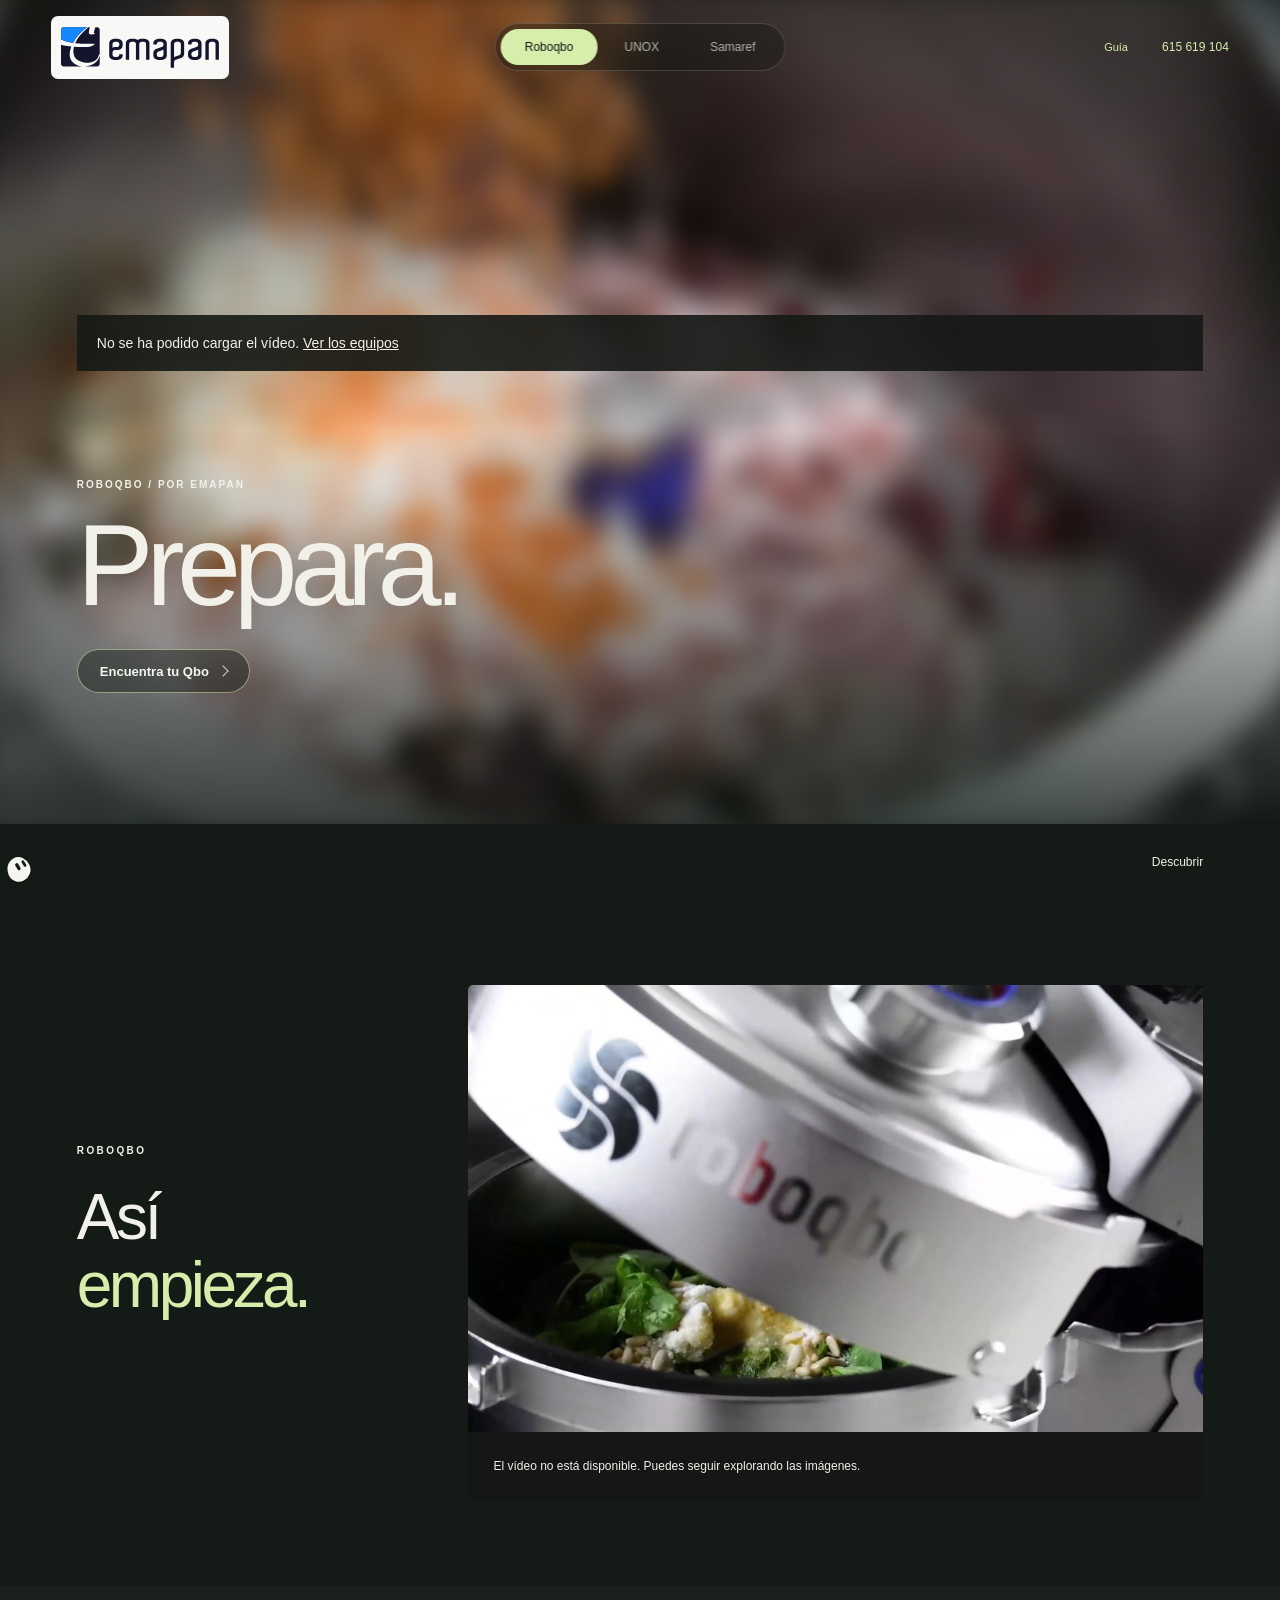
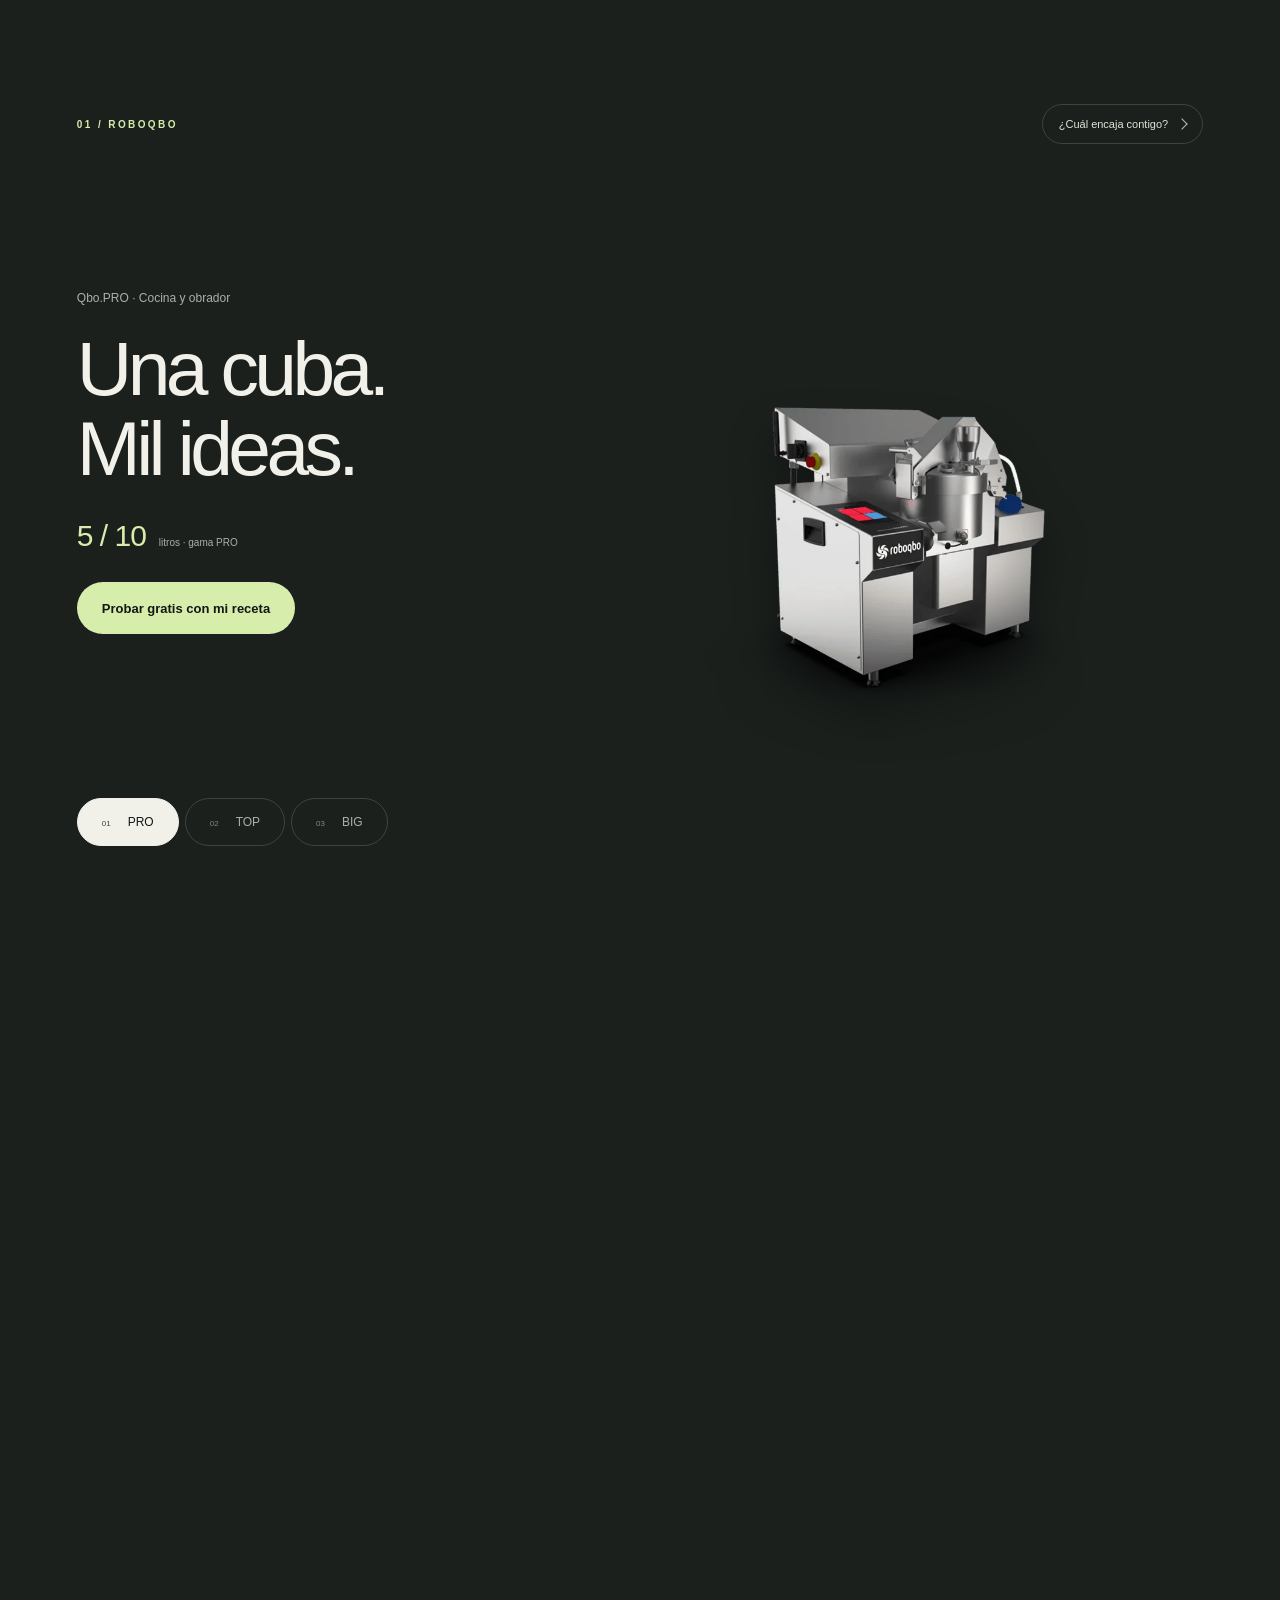
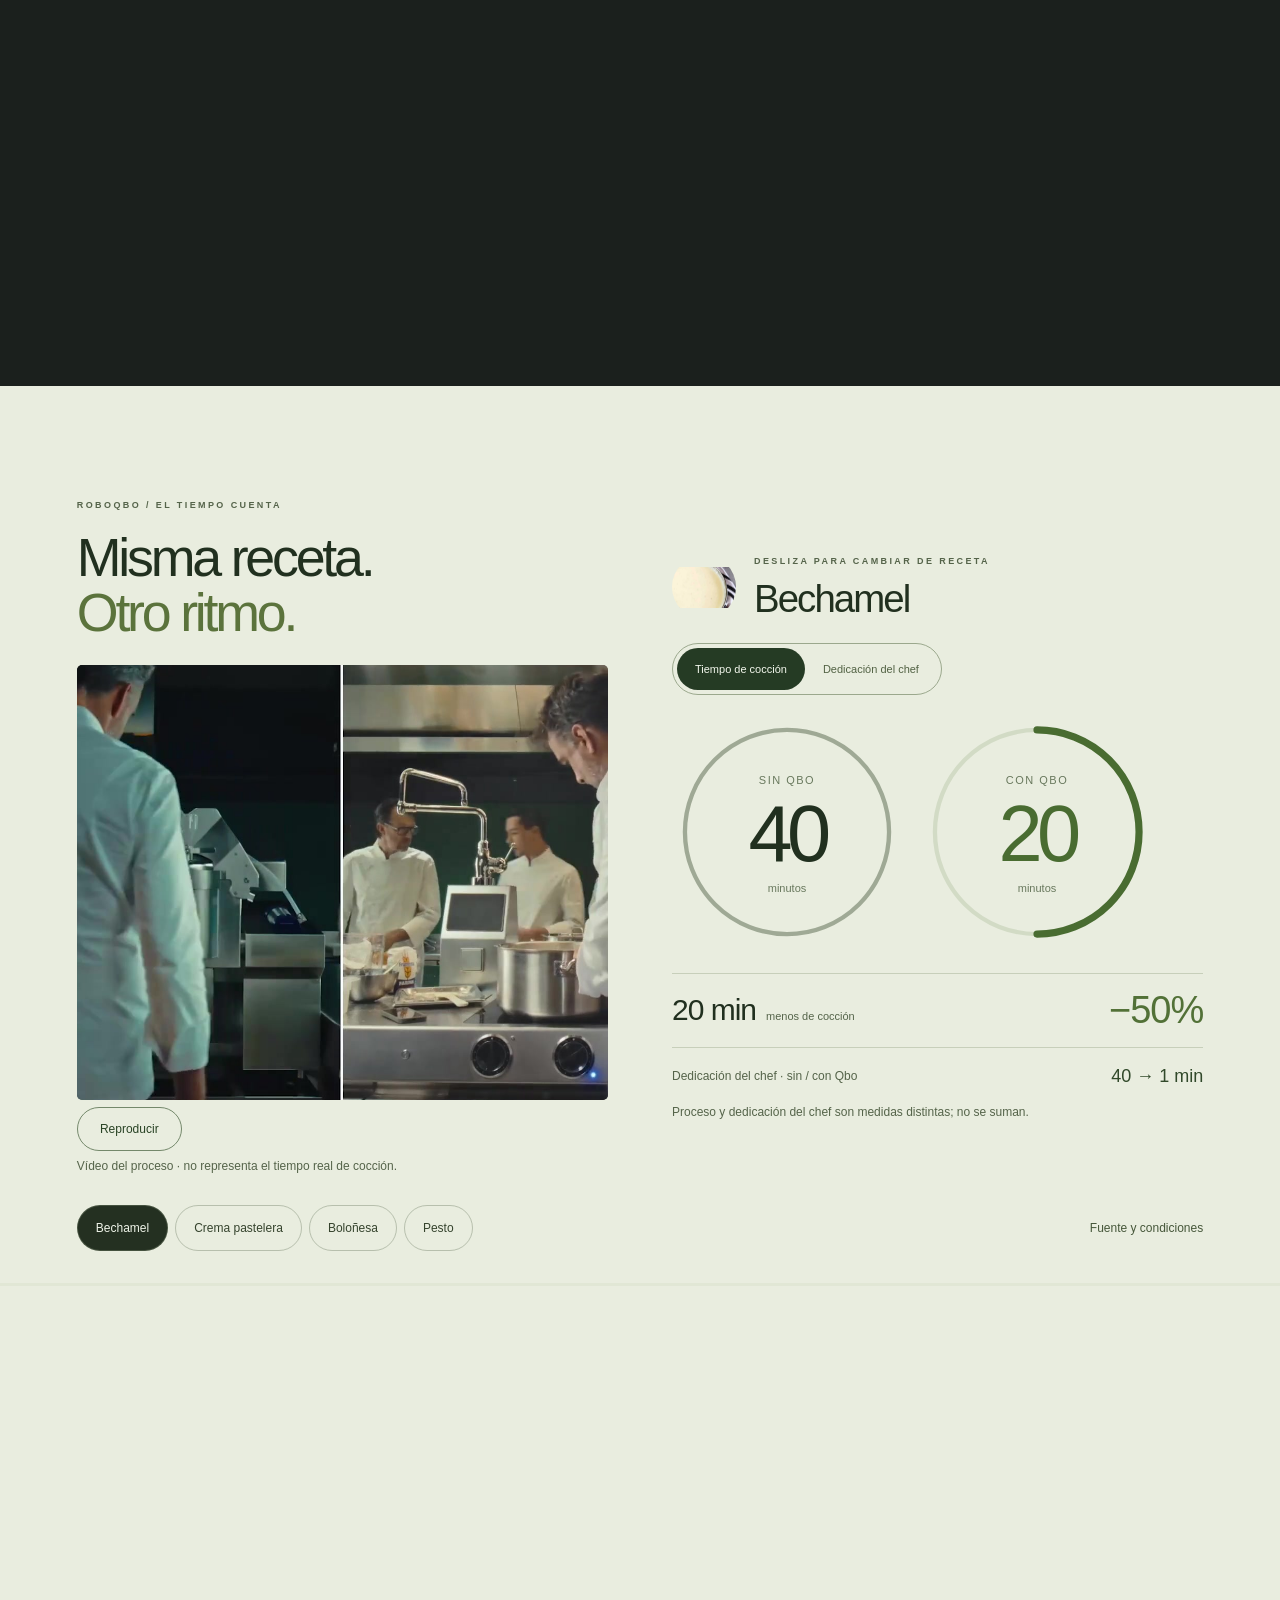
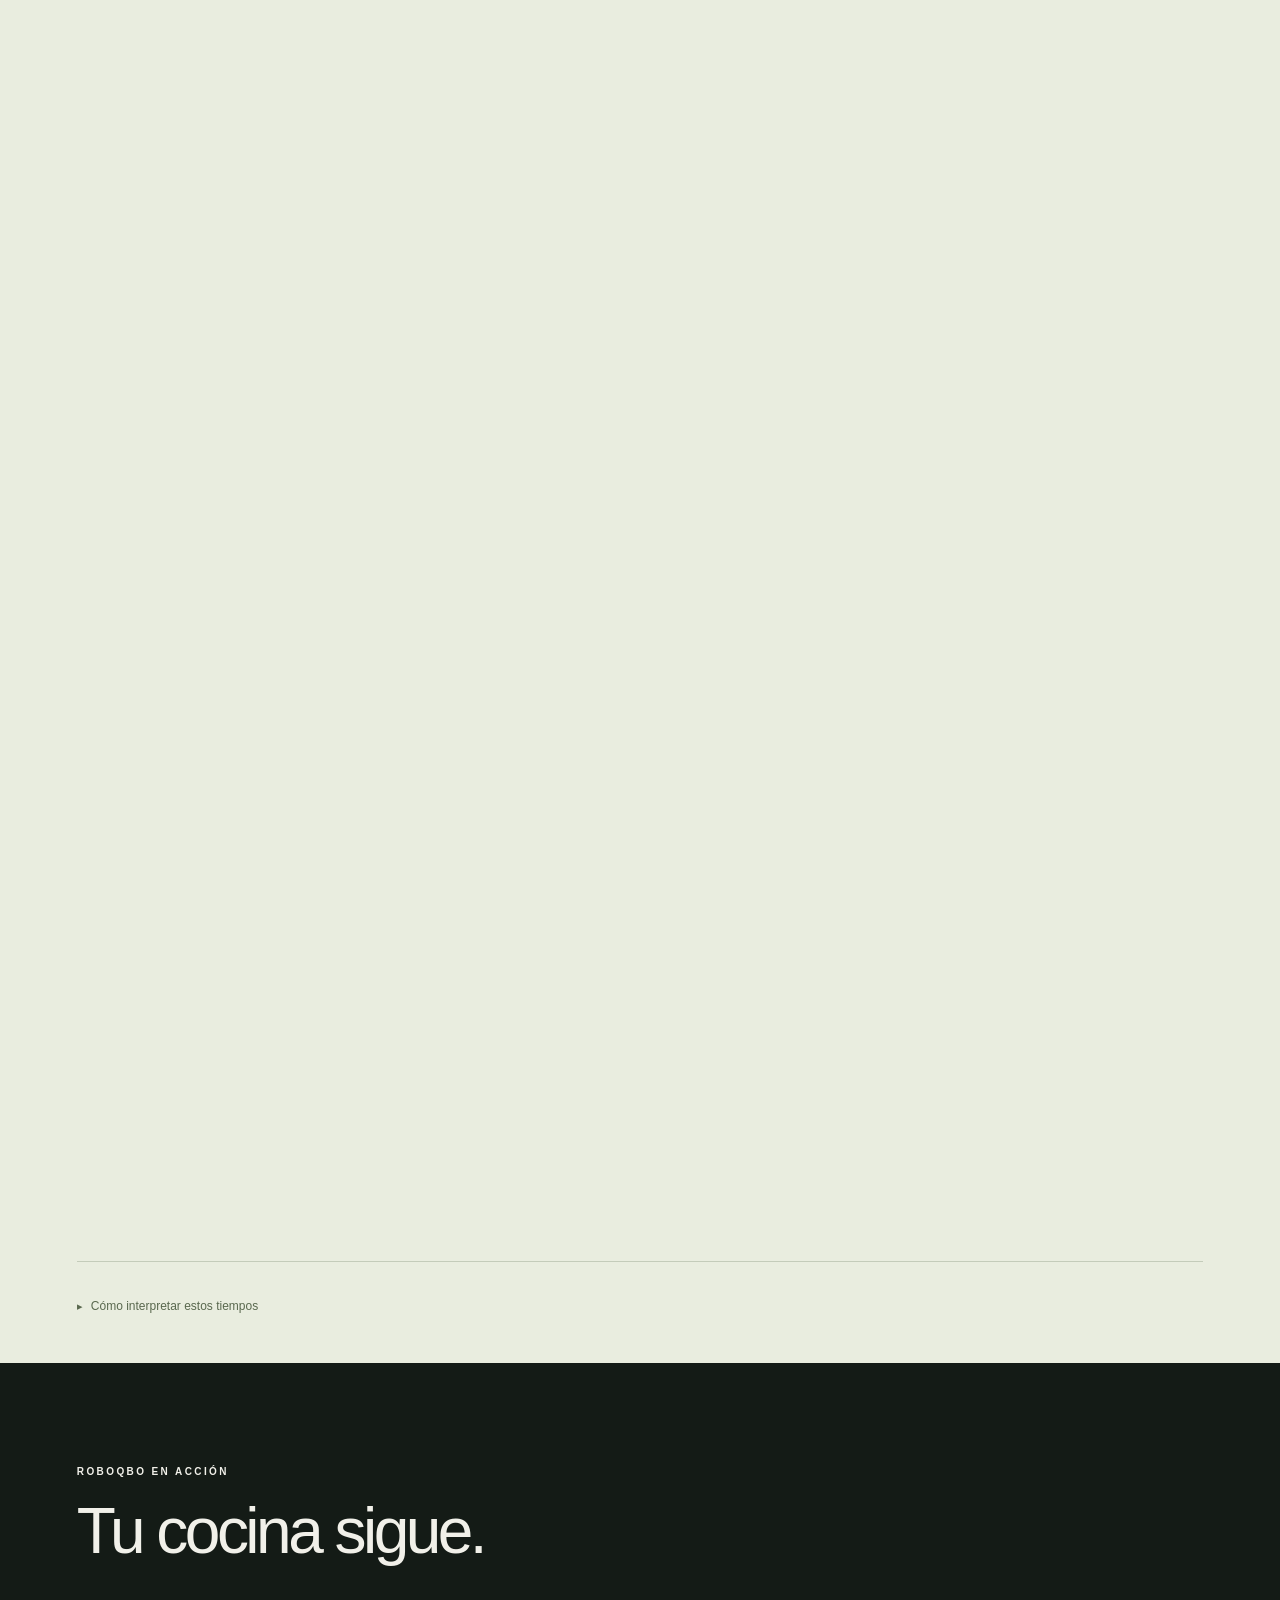
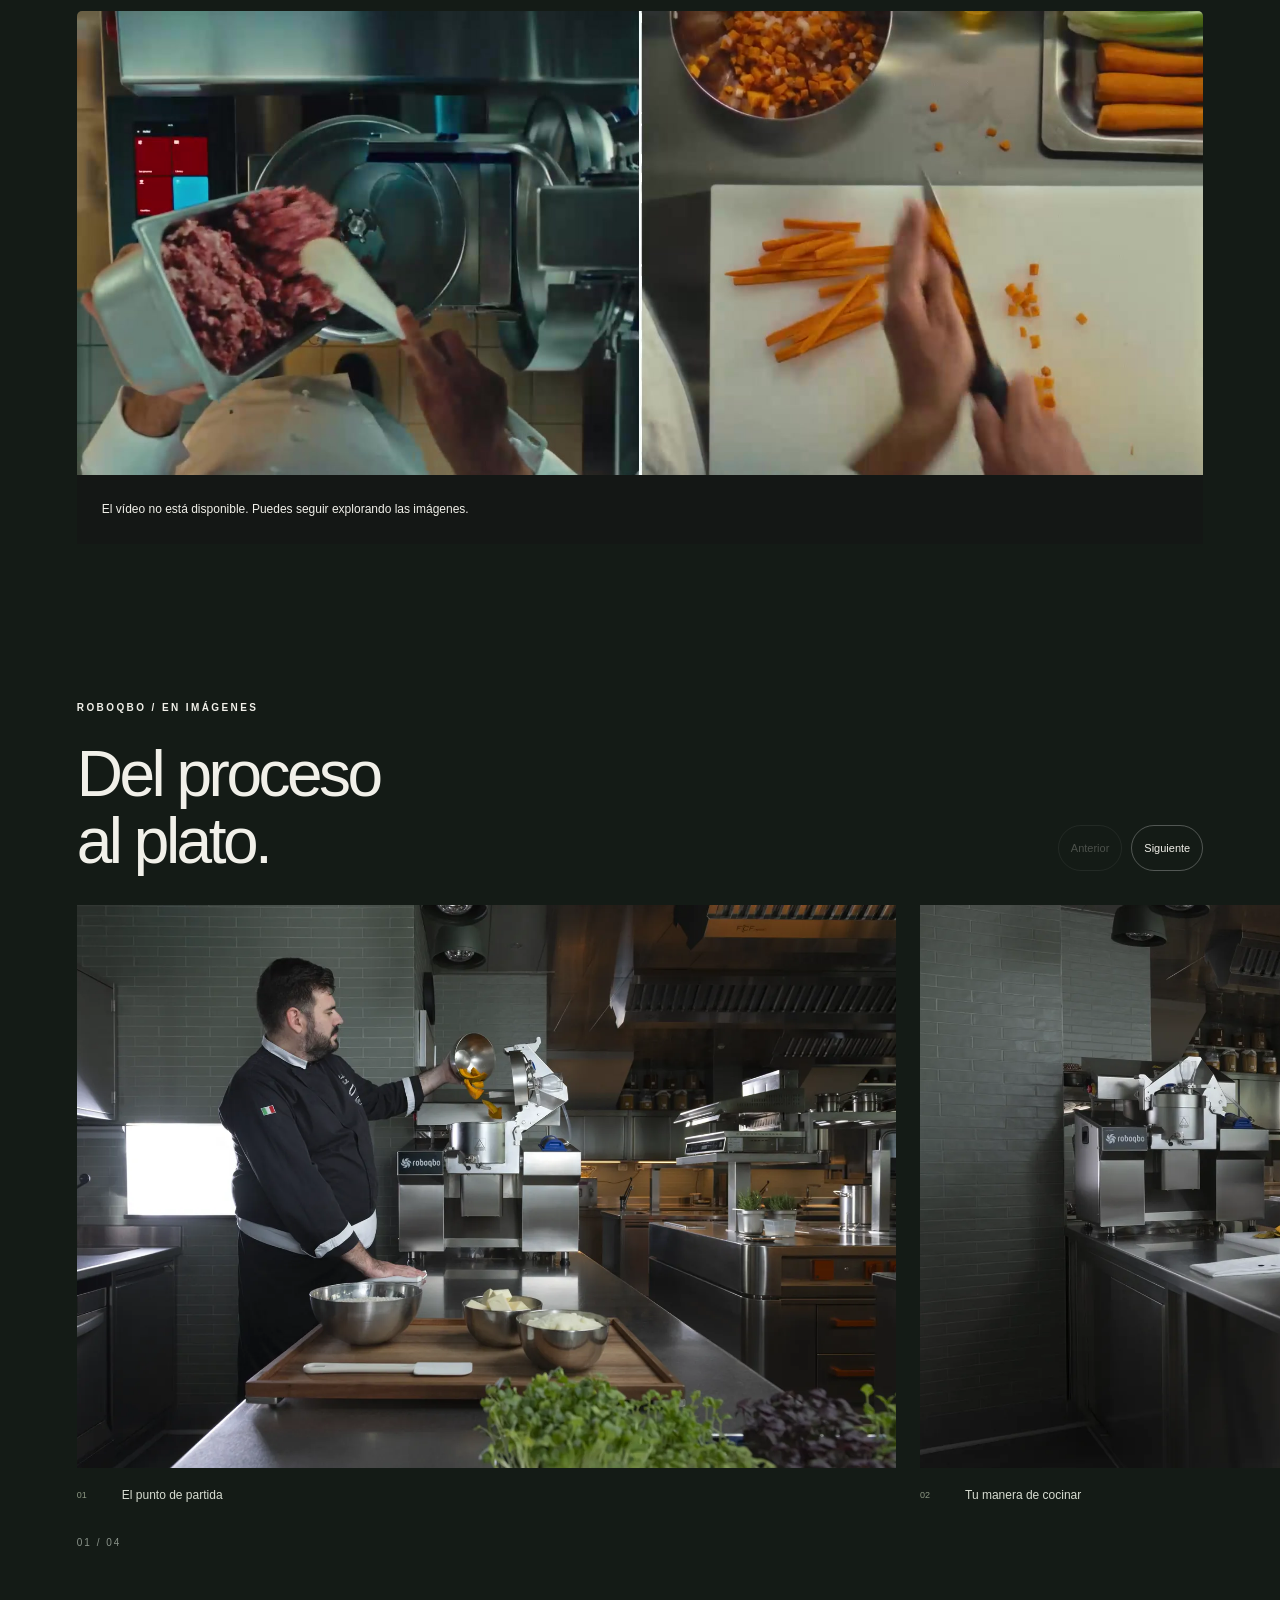
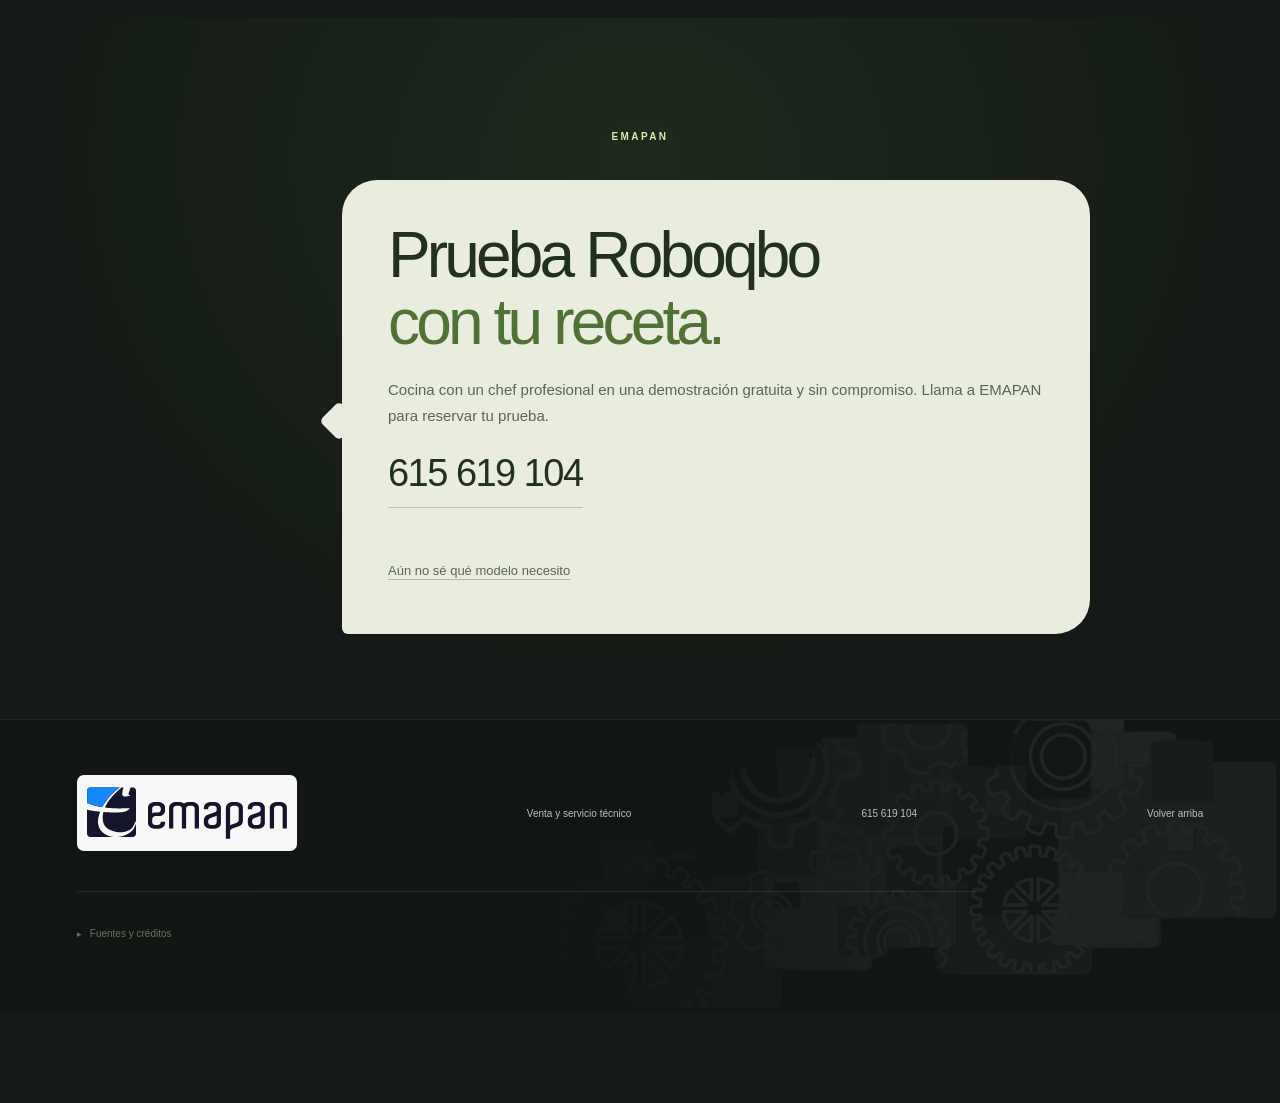
==== commit f9324823: "Simplifica el contacto y destaca la prueba gratuita de Roboqbo" ====
--- a/web/index.html
+++ b/web/index.html
@@ -24,7 +24,7 @@
 <div class="film-progress" aria-hidden="true"><span id="film-progress-fill"></span></div>
 <div class="film-chapters" aria-label="Momentos del vídeo"><button data-time="0" aria-current="step">Prepara</button><button data-time="3.1">Transforma</button><button data-time="10">Sirve</button></div>
 <p id="video-error" hidden>No se ha podido cargar el vídeo. <a href="#equipos">Ver los equipos </a></p>
-</div></section><section class="editorial-film" id="qbo-proceso"><div class="editorial-copy"><span class="eyebrow">ROBOQBO</span><h2>Así<br><em>empieza.</em></h2></div><div class="inline-film"><video id="qbo-production" class="ambient-video" muted loop playsinline preload="none" data-poster="assets/qbo-production-poster.jpg" data-poster-mobile="assets/opt/qbo-production-poster-960.webp" aria-label="Preparación de ingredientes con Roboqbo"><source data-src="assets/qbo-production.mp4" data-src-mobile="assets/opt/qbo-production-m.mp4" type="video/mp4"></video><div class="video-control-rail"><button class="media-toggle" data-video="qbo-production" aria-label="Reproducir Preparación de ingredientes con Roboqbo"> Reproducir</button><span class="film-label">PREPARACIÓN DE INGREDIENTES</span></div><p class="media-error" hidden>El vídeo no está disponible. Puedes seguir explorando las imágenes.</p></div></section><section class="product-story qbo-story" id="equipos" data-story="qbo" aria-label="Descubre la gama ROBOQBO al desplazarte"><div class="product-stage"><div class="story-heading"><span class="eyebrow">01 / ROBOQBO</span><span class="eyebrow story-prompt">DESLIZA </span><button class="finder-chip" type="button" data-finder="gama">¿Cuál encaja contigo?</button></div><div class="product-layout"><div class="product-copy"><span class="model-kicker" id="qbo-name">Qbo.PRO · Cocina y obrador</span><h2 id="qbo-headline">Una cuba.<br>Mil ideas.</h2><p id="qbo-description">Cortar. Mezclar. Cocinar.</p><div class="product-fact"><span id="qbo-fact">5 / 10</span><span id="qbo-fact-label">litros · gama PRO</span></div><button class="pill " id="qbo-demo" data-demo="Qbo.PRO"><span class="btn-label">Probar con mi receta</span></button><a class="text-link subtle" href="#qbo-tiempos">Comparar tiempos <img src="assets/icons/arrow-up-right.svg" alt="" class="arrow-icon" aria-hidden="true"></a></div><div class="product-visual"><span class="product-word" aria-hidden="true">Qbo.</span>
+</div></section><section class="editorial-film" id="qbo-proceso"><div class="editorial-copy"><span class="eyebrow">ROBOQBO</span><h2>Así<br><em>empieza.</em></h2></div><div class="inline-film"><video id="qbo-production" class="ambient-video" muted loop playsinline preload="none" data-poster="assets/qbo-production-poster.jpg" data-poster-mobile="assets/opt/qbo-production-poster-960.webp" aria-label="Preparación de ingredientes con Roboqbo"><source data-src="assets/qbo-production.mp4" data-src-mobile="assets/opt/qbo-production-m.mp4" type="video/mp4"></video><div class="video-control-rail"><button class="media-toggle" data-video="qbo-production" aria-label="Reproducir Preparación de ingredientes con Roboqbo"> Reproducir</button><span class="film-label">PREPARACIÓN DE INGREDIENTES</span></div><p class="media-error" hidden>El vídeo no está disponible. Puedes seguir explorando las imágenes.</p></div></section><section class="product-story qbo-story" id="equipos" data-story="qbo" aria-label="Descubre la gama ROBOQBO al desplazarte"><div class="product-stage"><div class="story-heading"><span class="eyebrow">01 / ROBOQBO</span><span class="eyebrow story-prompt">DESLIZA </span><button class="finder-chip" type="button" data-finder="gama">¿Cuál encaja contigo?</button></div><div class="product-layout"><div class="product-copy"><span class="model-kicker" id="qbo-name">Qbo.PRO · Cocina y obrador</span><h2 id="qbo-headline">Una cuba.<br>Mil ideas.</h2><p id="qbo-description">Cortar. Mezclar. Cocinar.</p><div class="product-fact"><span id="qbo-fact">5 / 10</span><span id="qbo-fact-label">litros · gama PRO</span></div><button class="pill " id="qbo-demo" data-demo="Qbo.PRO"><span class="btn-label">Probar gratis con mi receta</span></button><a class="text-link subtle" href="#qbo-tiempos">Comparar tiempos <img src="assets/icons/arrow-up-right.svg" alt="" class="arrow-icon" aria-hidden="true"></a></div><div class="product-visual"><span class="product-word" aria-hidden="true">Qbo.</span>
 <img class="model-image is-active" data-model="qbo-pro" src="assets/opt/qbo-pro.webp" decoding="async" alt="ROBOQBO PRO" loading="lazy" >
 <img class="model-image " data-model="qbo-top" src="assets/opt/qbo-top.webp" decoding="async" alt="ROBOQBO TOP" loading="lazy" aria-hidden="true">
 <img class="model-image " data-model="qbo-big" src="assets/opt/qbo-big-cutout.webp" decoding="async" alt="ROBOQBO BIG" loading="lazy" aria-hidden="true">
@@ -32,4 +32,4 @@
 <button data-qbo="pro" aria-pressed="true"><span class="tab-count">01</span>PRO</button>
 <button data-qbo="top" aria-pressed="false"><span class="tab-count">02</span>TOP</button>
 <button data-qbo="big" aria-pressed="false"><span class="tab-count">03</span>BIG</button>
-</div><span class="model-count" id="qbo-count">01 / 03</span></div><div class="story-track" aria-hidden="true"><span></span></div></div></section><section class="time-journey" id="qbo-tiempos" aria-labelledby="time-title"><div class="time-stage"><div class="time-left"><span class="eyebrow">ROBOQBO / EL TIEMPO CUENTA</span><h2 id="time-title">Misma receta.<br><em>Otro ritmo.</em></h2><div class="texture-film"><video id="texture-video" muted loop playsinline preload="none" poster="assets/new-qbo-bechamel-poster.jpg" aria-label="Bechamel preparada con Roboqbo" data-src="assets/new-qbo-bechamel.mp4"></video><span id="texture-caption" class="film-label">BECHAMEL / PROCESO REAL</span></div><div class="video-control-rail texture-control-rail"><button id="texture-pause" class="media-toggle"> Reproducir</button></div><p class="process-note">Vídeo del proceso · no representa el tiempo real de cocción.</p></div><div class="time-right"><div class="recipe-title"><img id="recipe-image" src="assets/qbo-bechamel.webp" alt="Bechamel"><div><span class="eyebrow">DESLIZA PARA CAMBIAR DE RECETA</span><h3 id="recipe-caption">Bechamel</h3></div></div><div class="metric-switch" aria-label="Medida comparada"><button data-metric="cook" aria-pressed="true">Tiempo de cocción</button><button data-metric="chef" aria-pressed="false">Dedicación del chef</button></div><div class="clocks" aria-live="polite"><div class="clock without"><svg viewBox="0 0 160 160" aria-hidden="true"><circle cx="80" cy="80" r="71"/></svg><div><span>SIN QBO</span><strong id="time-without">40</strong><small>minutos</small></div></div><div class="clock with"><svg viewBox="0 0 160 160" aria-hidden="true"><circle class="clock-track" cx="80" cy="80" r="71"/><circle id="time-arc" pathLength="100" cx="80" cy="80" r="71"/></svg><div><span>CON QBO</span><strong id="time-with">20</strong><small>minutos</small></div></div></div><div class="gain-strip"><div><strong id="time-gain">20 min</strong><span id="gain-label">menos de cocción</span></div><strong id="time-percent">−50%</strong></div><div class="secondary-metric"><span id="secondary-label">Dedicación del chef · sin / con Qbo</span><strong id="secondary-values">40 → 1 min</strong></div><p id="time-insight">Cocción y dedicación son dos medidas distintas; no se suman.</p></div><div class="time-footer"><div class="recipe-tabs" aria-label="Receta para comparar"><button data-recipe="bechamel" aria-pressed="true">Bechamel</button><button data-recipe="custard" aria-pressed="false">Crema pastelera</button><button data-recipe="bolognese" aria-pressed="false">Boloñesa</button><button data-recipe="pesto" aria-pressed="false">Pesto</button></div><a href="#tiempos-fuente">Fuente y condiciones </a></div><div class="time-track"><span></span></div></div></section><div class="time-method" id="tiempos-fuente"><details class="source-note"><summary>Cómo interpretar estos tiempos</summary><p>Referencia publicada por Roboqbo para restauración. «Sin Qbo» es la comparación del fabricante, no una medición realizada por EMAPAN. La página de origen no detalla cantidad, modelo ni protocolo de prueba. Los resultados dependen de la receta, la carga y las condiciones de trabajo. El tiempo del chef forma parte del proceso; no debe sumarse a la cocción. Validaremos tu caso en una demostración.</p><a href="https://www.roboqbo.com/es_es/sectores/restaurantes/qbo-para-restaurantes/" target="_blank" rel="noopener">Consultar la fuente oficial de Roboqbo </a></details></div><section class="workflow-film"><div class="wide-heading"><span class="eyebrow">ROBOQBO EN ACCIÓN</span><h2>Tu cocina sigue.</h2></div><div class="inline-film"><video id="qbo-meet" class="ambient-video" muted loop playsinline preload="none" data-poster="assets/qbo-meet-poster.jpg" data-poster-mobile="assets/opt/qbo-meet-poster-960.webp" aria-label="Comparación del proceso de trabajo con Roboqbo"><source data-src="assets/qbo-meet.mp4" data-src-mobile="assets/opt/qbo-meet-m.mp4" type="video/mp4"></video><div class="video-control-rail"><button class="media-toggle" data-video="qbo-meet" aria-label="Reproducir Comparación del proceso de trabajo con Roboqbo"> Reproducir</button><span class="film-label">VÍDEO DEMOSTRATIVO · NO ES UN CRONÓMETRO DE COCCIÓN</span></div><p class="media-error" hidden>El vídeo no está disponible. Puedes seguir explorando las imágenes.</p></div></section><section class="gallery-section" id="qbo-galeria" aria-labelledby="qbo-galeria-title"><div class="gallery-heading"><div><span class="eyebrow">ROBOQBO / EN IMÁGENES</span><h2 id="qbo-galeria-title">Del proceso<br>al plato.</h2></div><div class="gallery-controls"><span>Desliza hacia la izquierda</span><button class="gallery-arrow" data-direction="-1" aria-label="Imagen anterior de ROBOQBO">Anterior</button><button class="gallery-arrow" data-direction="1" aria-label="Siguiente imagen de ROBOQBO">Siguiente</button></div></div><div class="gallery-rail" tabindex="0" role="region" aria-label="Galería horizontal de ROBOQBO" data-lenis-prevent><figure class="gallery-card"><img src="assets/opt/qbo-chef-pour-800.webp" srcset="assets/opt/qbo-chef-pour-800.webp 800w, assets/opt/qbo-chef-pour-1600.webp 1600w" sizes="(max-width:760px) 85vw, 64vw" alt="Chef incorporando ingredientes a Roboqbo" loading="lazy" decoding="async"><figcaption><span>01</span>El punto de partida</figcaption></figure><figure class="gallery-card"><img src="assets/opt/qbo-chef-prep-800.webp" srcset="assets/opt/qbo-chef-prep-800.webp 800w, assets/opt/qbo-chef-prep-1600.webp 1600w" sizes="(max-width:760px) 85vw, 64vw" alt="Chef preparando ingredientes junto a Roboqbo" loading="lazy" decoding="async"><figcaption><span>02</span>Tu manera de cocinar</figcaption></figure><figure class="gallery-card"><img src="assets/opt/qbo-detail-hq-800.webp" srcset="assets/opt/qbo-detail-hq-800.webp 800w, assets/opt/qbo-detail-hq-1600.webp 1600w" sizes="(max-width:760px) 85vw, 64vw" alt="Detalle de preparación con Roboqbo" loading="lazy" decoding="async"><figcaption><span>03</span>El cuidado del detalle</figcaption></figure><figure class="gallery-card"><img src="assets/opt/qbo-kitchen-wide-hq-800.webp" srcset="assets/opt/qbo-kitchen-wide-hq-800.webp 800w, assets/opt/qbo-kitchen-wide-hq-1600.webp 1600w" sizes="(max-width:760px) 85vw, 64vw" alt="Platos preparados junto a Roboqbo" loading="lazy" decoding="async"><figcaption><span>04</span>Del proceso al plato</figcaption></figure></div><div class="gallery-position" aria-live="polite">01 / 04</div></section></div><section class="contact-finale" id="contacto"><span class="eyebrow">EMAPAN</span><div class="finale-conversation"><div class="finale-mascot-slot" aria-hidden="true"></div><div class="finale-speech"><h2>¿Lo probamos<br><em>gratis?</em></h2><p>Un chef profesional, Roboqbo y tus recetas.<br>Sin compromiso. Llámanos o envíanos un mensaje.</p><a class="contact-number" href="tel:+34615619104">615 619 104</a><div class="contact-options"><a class="pill" href="tel:+34615619104">Llamar ahora</a><button class="pill outline" data-demo="Roboqbo">Enviar un mensaje</button></div><button class="finale-finder" type="button" data-finder="final">Aún no sé qué modelo necesito</button></div></div></section></main><footer><a class="logo emapan-signature" href="/" aria-label="EMAPAN · Inicio"><span class="emapan-logo-art" aria-hidden="true"></span></a><span>Venta y servicio técnico</span><a href="tel:+34615619104">615 619 104</a><a href="#inicio">Volver arriba </a><details class="site-credits"><summary>Fuentes y créditos</summary><p>Vídeos oficiales y fotografías de Roboqbo y UNOX. El recorte existente de Qbo.BIG fue asistido por IA; no se ha generado nuevo material con IA. Mascota vectorial animada a partir de la referencia visual aportada por el cliente. Las imágenes de procesos no representan su duración real. Comparativas publicadas por Roboqbo: consultar sus condiciones junto a los tiempos. Desplazamiento Lenis, botones adaptados de Magic UI e iconos Feather, con licencias MIT conservadas.</p></details></footer><aside class="brasa-guide" aria-label="Brasa, tu guía visual"><div class="guide-bubble" id="guide-bubble" hidden><div class="guide-bubble-top"><span>BRASA · TU GUÍA</span><button id="guide-mute" aria-label="Silenciar a Brasa">Cerrar</button></div><p id="guide-message"></p></div><button class="brasa-button" aria-label="Ver la pista de Brasa" aria-controls="guide-bubble" aria-expanded="false"><svg viewBox="0 0 100 108" aria-hidden="true"><ellipse class="jelly-shadow" cx="50" cy="101" rx="30" ry="3"/><g class="jelly-body"><path d="M49 8 C76 5 94 27 93 52 C93 78 77 96 51 96 C25 97 8 81 7 57 C6 31 22 11 49 8Z" fill="#f4f5ee"/><path class="jelly-shine" d="M22 39 C25 25 35 18 46 17" fill="none" stroke="#fff" stroke-width="3" stroke-linecap="round" opacity=".6"/><g class="jelly-eyes" fill="#141b19"><rect x="42" y="29" width="11" height="25" rx="6" transform="rotate(-28 47 41)"/><rect x="64" y="21" width="9" height="23" rx="5" transform="rotate(-28 68 33)"/></g></g></svg></button></aside><div class="contact-dock"><button class="dock-finder" type="button" data-finder="dock"><span class="dock-brasa"><svg viewBox="0 0 100 108" aria-hidden="true"><path d="M49 8 C76 5 94 27 93 52 C93 78 77 96 51 96 C25 97 8 81 7 57 C6 31 22 11 49 8Z" fill="#f4f5ee"/><g fill="#141b19"><rect x="42" y="29" width="11" height="25" rx="6" transform="rotate(-28 47 41)"/><rect x="64" y="21" width="9" height="23" rx="5" transform="rotate(-28 68 33)"/></g></svg></span><span class="dock-text"><b id="dock-title">Encuentra tu Qbo</b><small id="dock-sub">En 2 preguntas</small></span></button><a href="tel:+34615619104" aria-label="Llamar al 615 619 104">Llamar </a><button type="button" data-demo="Roboqbo">Mensaje </button></div><dialog id="demo-dialog" aria-labelledby="contact-title"><button class="close" aria-label="Cerrar mensaje">Cerrar</button><span class="eyebrow">EMAPAN · HABLEMOS</span><h2 id="contact-title">Tu prueba gratis.<br><em>Sin compromiso.</em></h2><p>Una demostración con un chef profesional y Roboqbo.</p><form id="contact-form"><input id="interest" name="equipment" type="hidden"><dl class="contact-context" id="contact-context"></dl><fieldset class="contact-intent"><legend>¿Qué necesitas?</legend><div class="chip-row"><label class="chip"><input type="radio" name="intent" value="demo" checked><span>Prueba gratis</span></label><label class="chip"><input type="radio" name="intent" value="presupuesto"><span>Presupuesto</span></label><label class="chip"><input type="radio" name="intent" value="asesoramiento"><span>Asesoramiento</span></label></div></fieldset><label>Tu nombre <small>(opcional)</small><input id="contact-name" autocomplete="given-name" maxlength="80" placeholder="¿Cómo te llamas?"></label><label>Tu receta o idea <small>(opcional)</small><textarea id="contact-idea" maxlength="600" rows="3" placeholder="Me gustaría probar…"></textarea></label><a id="send-message" class="pill" target="_blank" rel="noopener" href="https://wa.me/34615619104">Continuar en WhatsApp </a><p class="message-note">Se abrirá WhatsApp con tu mensaje preparado. Tú confirmas el envío.</p><a class="dialog-phone" href="tel:+34615619104">O llámanos: 615 619 104 </a></form></dialog><dialog id="finder-dialog" class="finder" aria-labelledby="finder-title"><div class="finder-top"><span class="finder-host"><svg viewBox="0 0 100 108" aria-hidden="true"><path d="M49 8 C76 5 94 27 93 52 C93 78 77 96 51 96 C25 97 8 81 7 57 C6 31 22 11 49 8Z" fill="#f4f5ee"/><g fill="#141b19"><rect x="42" y="29" width="11" height="25" rx="6" transform="rotate(-28 47 41)"/><rect x="64" y="21" width="9" height="23" rx="5" transform="rotate(-28 68 33)"/></g></svg></span><span class="eyebrow" id="finder-title">BRASA · TE AYUDA A ELEGIR</span><button class="close finder-close" type="button" aria-label="Cerrar el selector">Cerrar</button></div><div class="finder-progress" aria-hidden="true"><span></span></div><div class="finder-body" id="finder-body"></div></dialog><script src="vendor/lenis.min.js"></script><script src="cinema.js"></script><script src="homeboard.js"></script><script src="brand-motion.js"></script><script src="guide-experience.js"></script><script src="analytics.js"></script><script src="evolution.js"></script></body></html>+</div><span class="model-count" id="qbo-count">01 / 03</span></div><div class="story-track" aria-hidden="true"><span></span></div></div></section><section class="time-journey" id="qbo-tiempos" aria-labelledby="time-title"><div class="time-stage"><div class="time-left"><span class="eyebrow">ROBOQBO / EL TIEMPO CUENTA</span><h2 id="time-title">Misma receta.<br><em>Otro ritmo.</em></h2><div class="texture-film"><video id="texture-video" muted loop playsinline preload="none" poster="assets/new-qbo-bechamel-poster.jpg" aria-label="Bechamel preparada con Roboqbo" data-src="assets/new-qbo-bechamel.mp4"></video><span id="texture-caption" class="film-label">BECHAMEL / PROCESO REAL</span></div><div class="video-control-rail texture-control-rail"><button id="texture-pause" class="media-toggle"> Reproducir</button></div><p class="process-note">Vídeo del proceso · no representa el tiempo real de cocción.</p></div><div class="time-right"><div class="recipe-title"><img id="recipe-image" src="assets/qbo-bechamel.webp" alt="Bechamel"><div><span class="eyebrow">DESLIZA PARA CAMBIAR DE RECETA</span><h3 id="recipe-caption">Bechamel</h3></div></div><div class="metric-switch" aria-label="Medida comparada"><button data-metric="cook" aria-pressed="true">Tiempo de cocción</button><button data-metric="chef" aria-pressed="false">Dedicación del chef</button></div><div class="clocks" aria-live="polite"><div class="clock without"><svg viewBox="0 0 160 160" aria-hidden="true"><circle cx="80" cy="80" r="71"/></svg><div><span>SIN QBO</span><strong id="time-without">40</strong><small>minutos</small></div></div><div class="clock with"><svg viewBox="0 0 160 160" aria-hidden="true"><circle class="clock-track" cx="80" cy="80" r="71"/><circle id="time-arc" pathLength="100" cx="80" cy="80" r="71"/></svg><div><span>CON QBO</span><strong id="time-with">20</strong><small>minutos</small></div></div></div><div class="gain-strip"><div><strong id="time-gain">20 min</strong><span id="gain-label">menos de cocción</span></div><strong id="time-percent">−50%</strong></div><div class="secondary-metric"><span id="secondary-label">Dedicación del chef · sin / con Qbo</span><strong id="secondary-values">40 → 1 min</strong></div><p id="time-insight">Cocción y dedicación son dos medidas distintas; no se suman.</p></div><div class="time-footer"><div class="recipe-tabs" aria-label="Receta para comparar"><button data-recipe="bechamel" aria-pressed="true">Bechamel</button><button data-recipe="custard" aria-pressed="false">Crema pastelera</button><button data-recipe="bolognese" aria-pressed="false">Boloñesa</button><button data-recipe="pesto" aria-pressed="false">Pesto</button></div><a href="#tiempos-fuente">Fuente y condiciones </a></div><div class="time-track"><span></span></div></div></section><div class="time-method" id="tiempos-fuente"><details class="source-note"><summary>Cómo interpretar estos tiempos</summary><p>Referencia publicada por Roboqbo para restauración. «Sin Qbo» es la comparación del fabricante, no una medición realizada por EMAPAN. La página de origen no detalla cantidad, modelo ni protocolo de prueba. Los resultados dependen de la receta, la carga y las condiciones de trabajo. El tiempo del chef forma parte del proceso; no debe sumarse a la cocción. Validaremos tu caso en una demostración.</p><a href="https://www.roboqbo.com/es_es/sectores/restaurantes/qbo-para-restaurantes/" target="_blank" rel="noopener">Consultar la fuente oficial de Roboqbo </a></details></div><section class="workflow-film"><div class="wide-heading"><span class="eyebrow">ROBOQBO EN ACCIÓN</span><h2>Tu cocina sigue.</h2></div><div class="inline-film"><video id="qbo-meet" class="ambient-video" muted loop playsinline preload="none" data-poster="assets/qbo-meet-poster.jpg" data-poster-mobile="assets/opt/qbo-meet-poster-960.webp" aria-label="Comparación del proceso de trabajo con Roboqbo"><source data-src="assets/qbo-meet.mp4" data-src-mobile="assets/opt/qbo-meet-m.mp4" type="video/mp4"></video><div class="video-control-rail"><button class="media-toggle" data-video="qbo-meet" aria-label="Reproducir Comparación del proceso de trabajo con Roboqbo"> Reproducir</button><span class="film-label">VÍDEO DEMOSTRATIVO · NO ES UN CRONÓMETRO DE COCCIÓN</span></div><p class="media-error" hidden>El vídeo no está disponible. Puedes seguir explorando las imágenes.</p></div></section><section class="gallery-section" id="qbo-galeria" aria-labelledby="qbo-galeria-title"><div class="gallery-heading"><div><span class="eyebrow">ROBOQBO / EN IMÁGENES</span><h2 id="qbo-galeria-title">Del proceso<br>al plato.</h2></div><div class="gallery-controls"><span>Desliza hacia la izquierda</span><button class="gallery-arrow" data-direction="-1" aria-label="Imagen anterior de ROBOQBO">Anterior</button><button class="gallery-arrow" data-direction="1" aria-label="Siguiente imagen de ROBOQBO">Siguiente</button></div></div><div class="gallery-rail" tabindex="0" role="region" aria-label="Galería horizontal de ROBOQBO" data-lenis-prevent><figure class="gallery-card"><img src="assets/opt/qbo-chef-pour-800.webp" srcset="assets/opt/qbo-chef-pour-800.webp 800w, assets/opt/qbo-chef-pour-1600.webp 1600w" sizes="(max-width:760px) 85vw, 64vw" alt="Chef incorporando ingredientes a Roboqbo" loading="lazy" decoding="async"><figcaption><span>01</span>El punto de partida</figcaption></figure><figure class="gallery-card"><img src="assets/opt/qbo-chef-prep-800.webp" srcset="assets/opt/qbo-chef-prep-800.webp 800w, assets/opt/qbo-chef-prep-1600.webp 1600w" sizes="(max-width:760px) 85vw, 64vw" alt="Chef preparando ingredientes junto a Roboqbo" loading="lazy" decoding="async"><figcaption><span>02</span>Tu manera de cocinar</figcaption></figure><figure class="gallery-card"><img src="assets/opt/qbo-detail-hq-800.webp" srcset="assets/opt/qbo-detail-hq-800.webp 800w, assets/opt/qbo-detail-hq-1600.webp 1600w" sizes="(max-width:760px) 85vw, 64vw" alt="Detalle de preparación con Roboqbo" loading="lazy" decoding="async"><figcaption><span>03</span>El cuidado del detalle</figcaption></figure><figure class="gallery-card"><img src="assets/opt/qbo-kitchen-wide-hq-800.webp" srcset="assets/opt/qbo-kitchen-wide-hq-800.webp 800w, assets/opt/qbo-kitchen-wide-hq-1600.webp 1600w" sizes="(max-width:760px) 85vw, 64vw" alt="Platos preparados junto a Roboqbo" loading="lazy" decoding="async"><figcaption><span>04</span>Del proceso al plato</figcaption></figure></div><div class="gallery-position" aria-live="polite">01 / 04</div></section></div><section class="contact-finale" id="contacto"><span class="eyebrow">EMAPAN</span><div class="finale-conversation"><div class="finale-mascot-slot" aria-hidden="true"></div><div class="finale-speech"><h2>Prueba Roboqbo<br><em>con tu receta.</em></h2><p>Cocina con un chef profesional en una demostración gratuita y sin compromiso. Llama a EMAPAN para reservar tu prueba.</p><a class="contact-number" href="tel:+34615619104" aria-label="Llamar a EMAPAN al 615 619 104 para reservar la prueba gratuita">615 619 104</a><button class="finale-finder" type="button" data-finder="final">Aún no sé qué modelo necesito</button></div></div></section></main><footer><a class="logo emapan-signature" href="/" aria-label="EMAPAN · Inicio"><span class="emapan-logo-art" aria-hidden="true"></span></a><span>Venta y servicio técnico</span><a href="tel:+34615619104">615 619 104</a><a href="#inicio">Volver arriba </a><details class="site-credits"><summary>Fuentes y créditos</summary><p>Vídeos oficiales y fotografías de Roboqbo y UNOX. El recorte existente de Qbo.BIG fue asistido por IA; no se ha generado nuevo material con IA. Mascota vectorial animada a partir de la referencia visual aportada por el cliente. Las imágenes de procesos no representan su duración real. Comparativas publicadas por Roboqbo: consultar sus condiciones junto a los tiempos. Desplazamiento Lenis, botones adaptados de Magic UI e iconos Feather, con licencias MIT conservadas.</p></details></footer><aside class="brasa-guide" aria-label="Brasa, tu guía visual"><div class="guide-bubble" id="guide-bubble" hidden><div class="guide-bubble-top"><span>BRASA · TU GUÍA</span><button id="guide-mute" aria-label="Silenciar a Brasa">Cerrar</button></div><p id="guide-message"></p></div><button class="brasa-button" aria-label="Ver la pista de Brasa" aria-controls="guide-bubble" aria-expanded="false"><svg viewBox="0 0 100 108" aria-hidden="true"><ellipse class="jelly-shadow" cx="50" cy="101" rx="30" ry="3"/><g class="jelly-body"><path d="M49 8 C76 5 94 27 93 52 C93 78 77 96 51 96 C25 97 8 81 7 57 C6 31 22 11 49 8Z" fill="#f4f5ee"/><path class="jelly-shine" d="M22 39 C25 25 35 18 46 17" fill="none" stroke="#fff" stroke-width="3" stroke-linecap="round" opacity=".6"/><g class="jelly-eyes" fill="#141b19"><rect x="42" y="29" width="11" height="25" rx="6" transform="rotate(-28 47 41)"/><rect x="64" y="21" width="9" height="23" rx="5" transform="rotate(-28 68 33)"/></g></g></svg></button></aside><div class="contact-dock"><button class="dock-finder" type="button" data-finder="dock"><span class="dock-brasa"><svg viewBox="0 0 100 108" aria-hidden="true"><path d="M49 8 C76 5 94 27 93 52 C93 78 77 96 51 96 C25 97 8 81 7 57 C6 31 22 11 49 8Z" fill="#f4f5ee"/><g fill="#141b19"><rect x="42" y="29" width="11" height="25" rx="6" transform="rotate(-28 47 41)"/><rect x="64" y="21" width="9" height="23" rx="5" transform="rotate(-28 68 33)"/></g></svg></span><span class="dock-text"><b id="dock-title">Encuentra tu Qbo</b><small id="dock-sub">En 2 preguntas</small></span></button><a class="dock-contact" href="#contacto">Contacto</a></div><dialog id="demo-dialog" aria-labelledby="contact-title"><button class="close" aria-label="Cerrar mensaje">Cerrar</button><span class="eyebrow">EMAPAN · HABLEMOS</span><h2 id="contact-title">Tu prueba gratis.<br><em>Sin compromiso.</em></h2><p>Trae tu receta y prepárala con un chef profesional. Llama a EMAPAN para reservar.</p><a class="dialog-phone" href="tel:+34615619104">Llamar al 615 619 104</a><form id="contact-form"><input id="interest" name="equipment" type="hidden"><dl class="contact-context" id="contact-context"></dl><fieldset class="contact-intent"><legend>¿Qué necesitas?</legend><div class="chip-row"><label class="chip"><input type="radio" name="intent" value="demo" checked><span>Prueba gratis</span></label><label class="chip"><input type="radio" name="intent" value="presupuesto"><span>Presupuesto</span></label><label class="chip"><input type="radio" name="intent" value="asesoramiento"><span>Asesoramiento</span></label></div></fieldset><label>Tu nombre <small>(opcional)</small><input id="contact-name" autocomplete="given-name" maxlength="80" placeholder="¿Cómo te llamas?"></label><label>Tu receta o idea <small>(opcional)</small><textarea id="contact-idea" maxlength="600" rows="3" placeholder="Me gustaría probar…"></textarea></label><a id="send-message" class="pill" target="_blank" rel="noopener" href="https://wa.me/34615619104">Continuar en WhatsApp </a><p class="message-note">Se abrirá WhatsApp con tu mensaje preparado. Tú confirmas el envío.</p></form></dialog><dialog id="finder-dialog" class="finder" aria-labelledby="finder-title"><div class="finder-top"><span class="finder-host"><svg viewBox="0 0 100 108" aria-hidden="true"><path d="M49 8 C76 5 94 27 93 52 C93 78 77 96 51 96 C25 97 8 81 7 57 C6 31 22 11 49 8Z" fill="#f4f5ee"/><g fill="#141b19"><rect x="42" y="29" width="11" height="25" rx="6" transform="rotate(-28 47 41)"/><rect x="64" y="21" width="9" height="23" rx="5" transform="rotate(-28 68 33)"/></g></svg></span><span class="eyebrow" id="finder-title">BRASA · TE AYUDA A ELEGIR</span><button class="close finder-close" type="button" aria-label="Cerrar el selector">Cerrar</button></div><div class="finder-progress" aria-hidden="true"><span></span></div><div class="finder-body" id="finder-body"></div></dialog><script src="vendor/lenis.min.js"></script><script src="cinema.js"></script><script src="homeboard.js"></script><script src="brand-motion.js"></script><script src="guide-experience.js"></script><script src="analytics.js"></script><script src="evolution.js"></script></body></html>
--- a/web/mobile-experience.css
+++ b/web/mobile-experience.css
@@ -24,9 +24,18 @@
 .oven-intro-footer{align-items:center}.film-controls{align-items:center}
 @media(max-width:760px){.oven-intro-footer{padding-bottom:env(safe-area-inset-bottom)}.film-controls{padding-bottom:env(safe-area-inset-bottom)}}
 
-/* Deja sitio para las tres marcas y el control de la guía. */
+/* Dos columnas laterales iguales mantienen el selector en el centro de la pantalla. */
+@media (max-width: 760px) {
+  header {
+    display: grid;
+    grid-template-columns: minmax(0, 1fr) auto minmax(0, 1fr);
+  }
+  header .logo.emapan-signature { max-width: 100%; }
+  header .brand-switch { margin: 0; }
+  header .header-actions { justify-self: end; }
+}
+
 @media (max-width: 420px) {
   header { padding-inline: 8px; gap: 4px; }
-  header .logo.emapan-signature { flex-shrink: 1; min-width: 60px; }
   header .brand-switch a { padding-inline: 7px; }
 }
--- a/web/evolution.css
+++ b/web/evolution.css
@@ -533,3 +533,18 @@
   .qbo-story,
   .unox-journey { height: auto; }
 }
+
+/* El selector sigue a mano. El contacto se resuelve en el cierre de cada marca. */
+.contact-dock > .dock-contact {
+  display: inline-flex;
+  align-items: center;
+  padding-inline: 14px;
+  border-color: transparent;
+  background: transparent;
+  color: #e1e6e2;
+  text-decoration: underline;
+  text-underline-offset: .25em;
+}
+@media (max-width: 760px) {
+  .contact-dock:has(> .dock-contact) { width: fit-content; }
+}
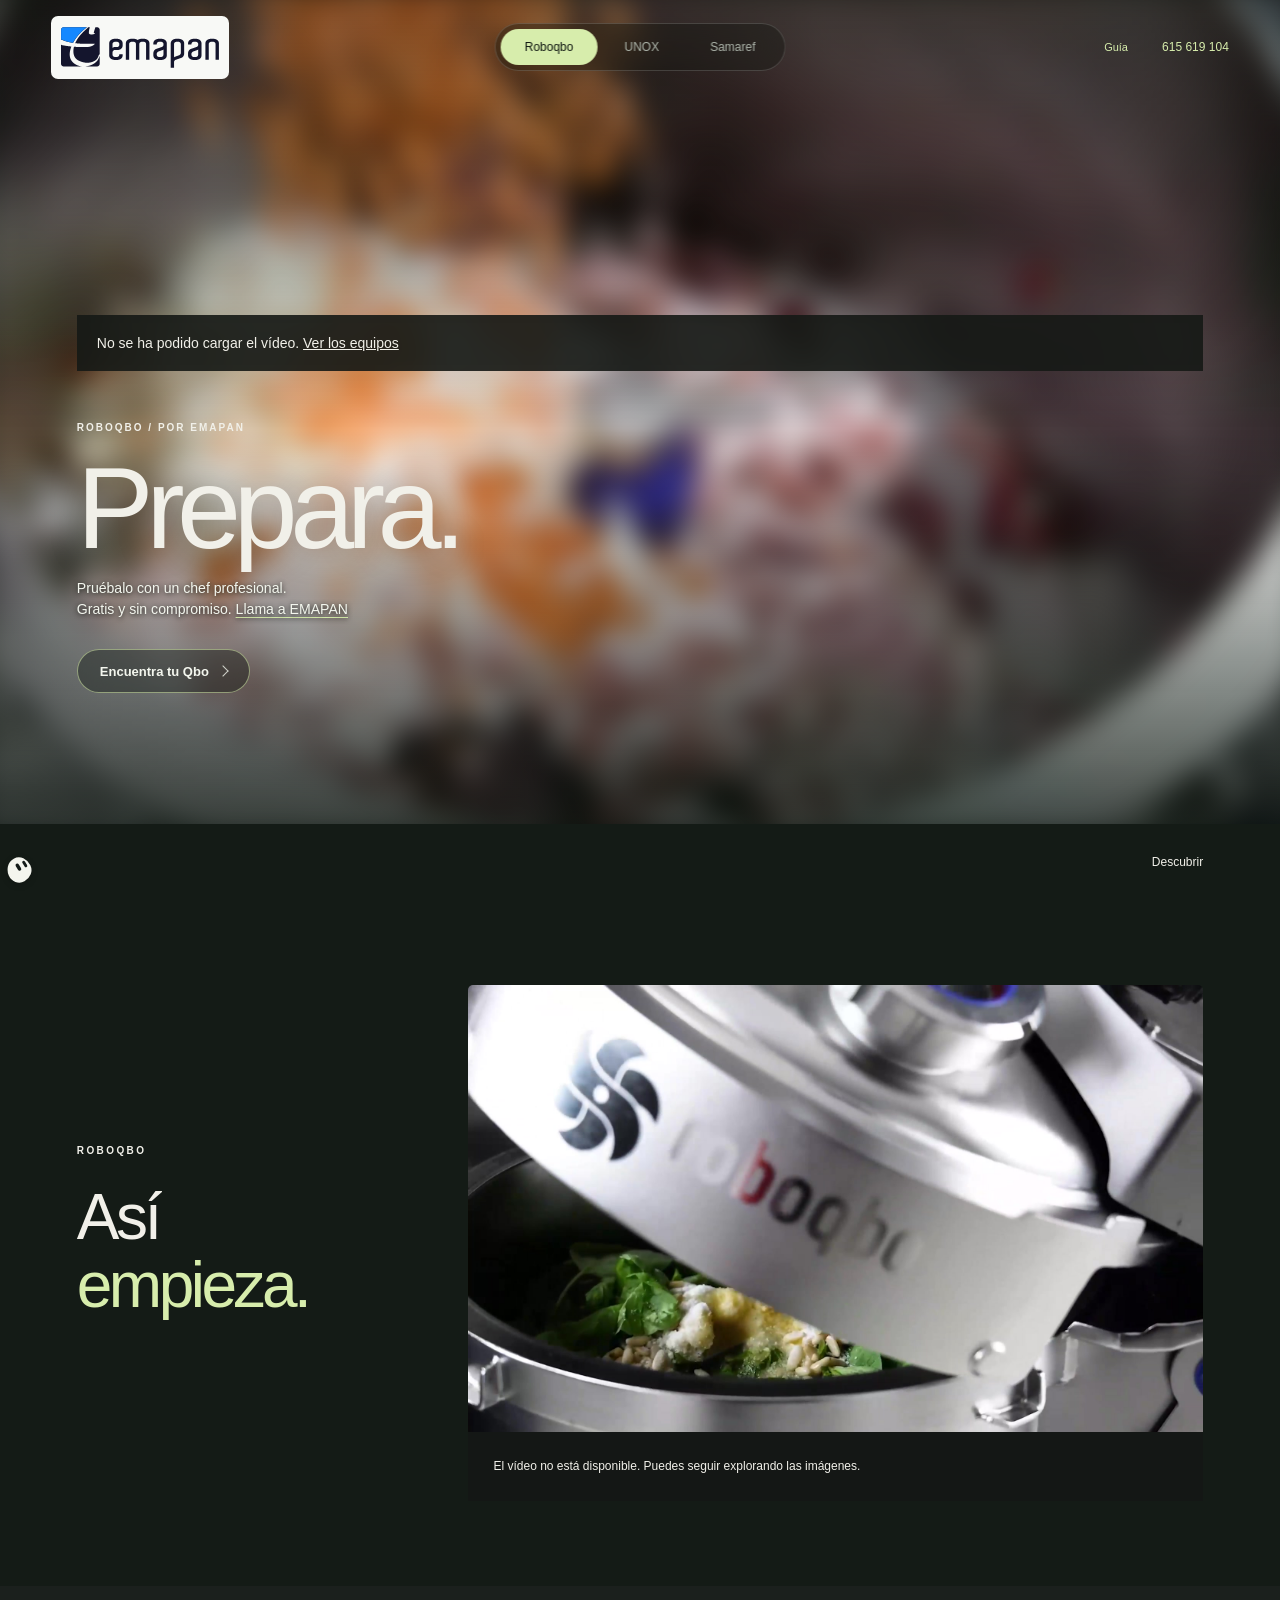
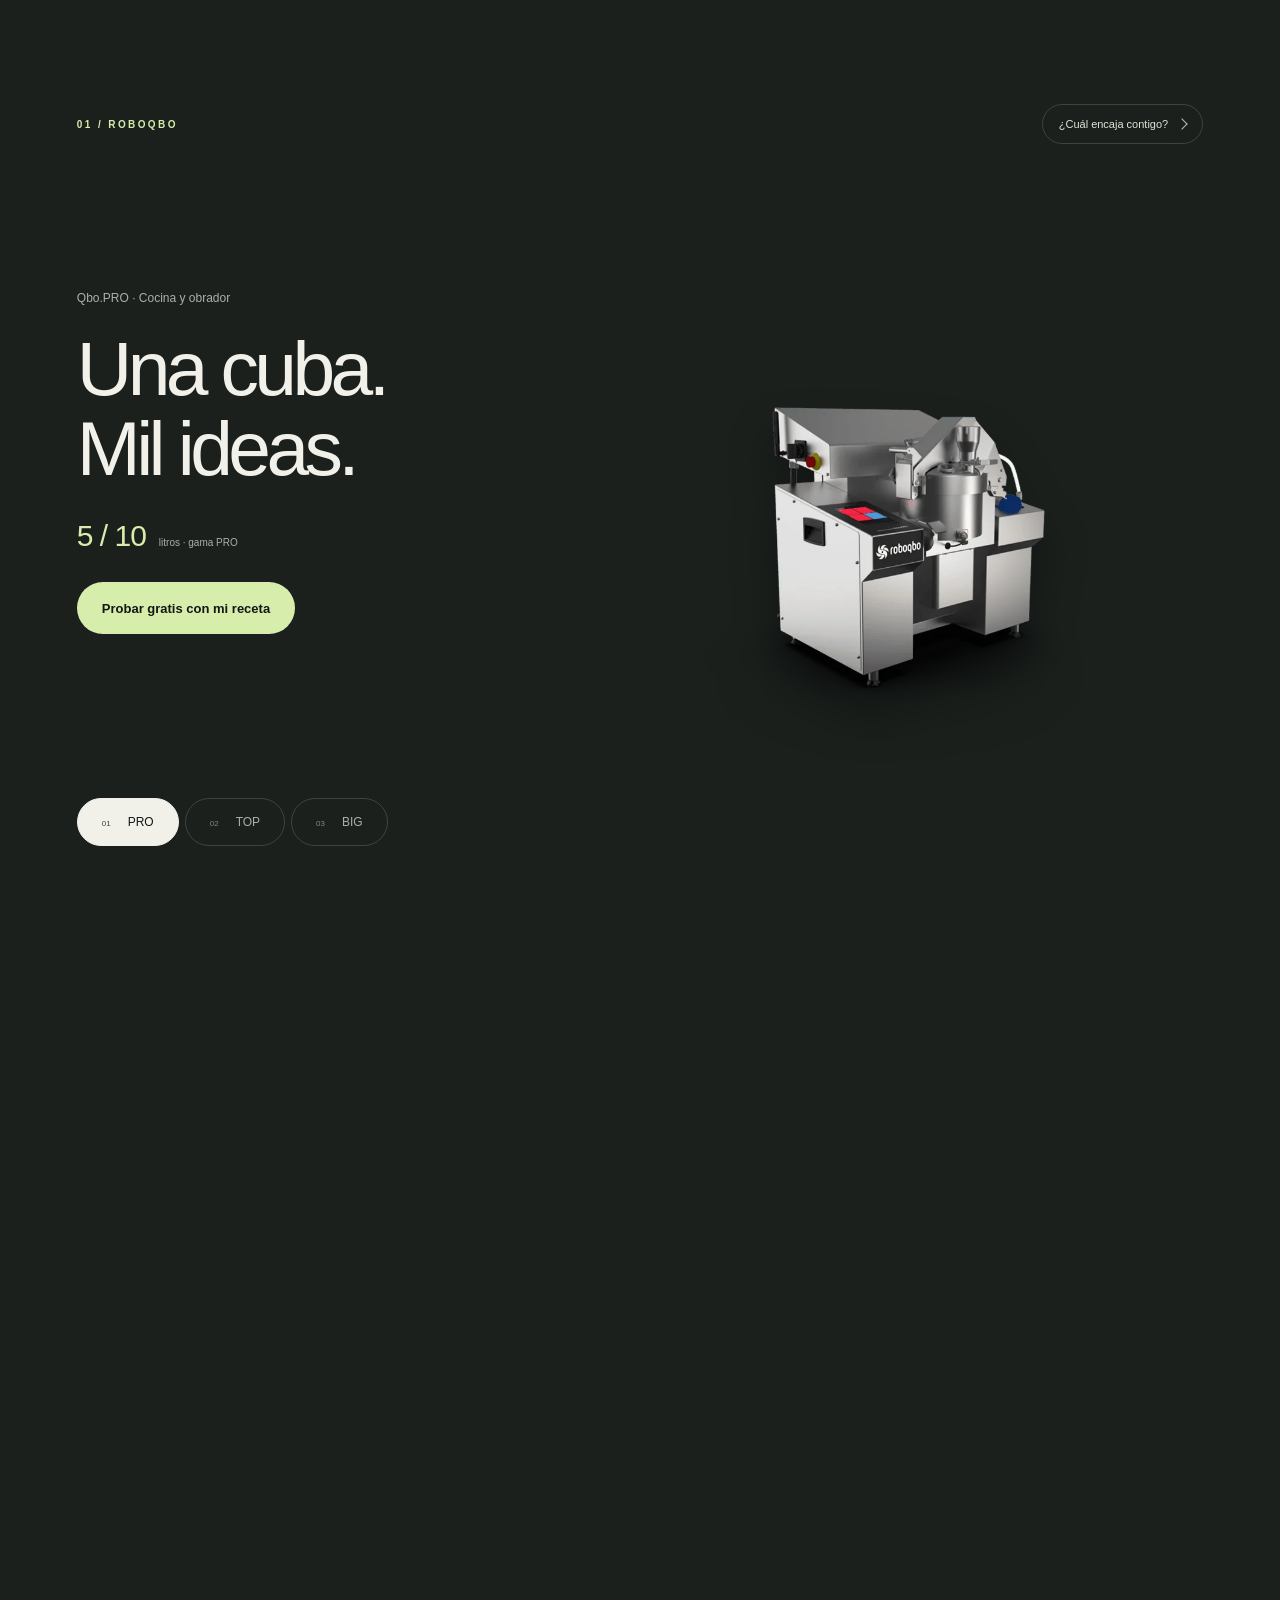
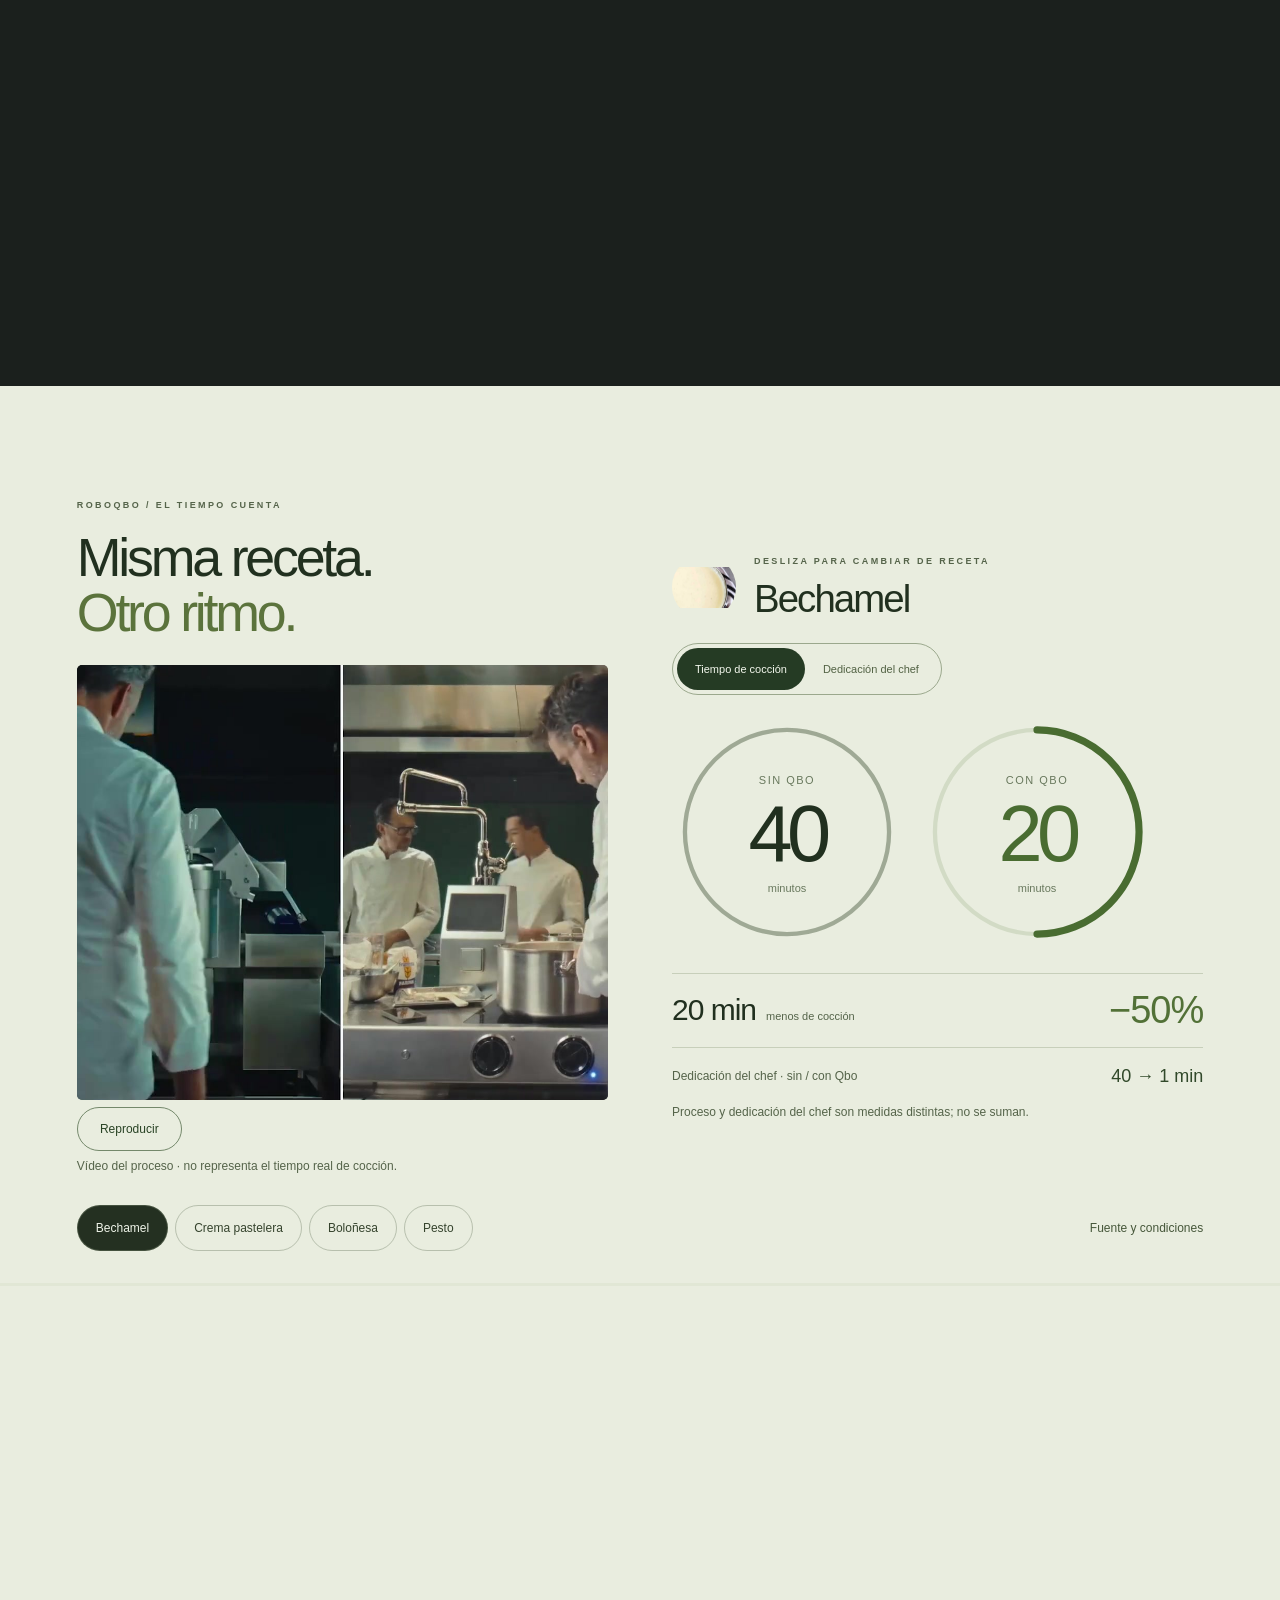
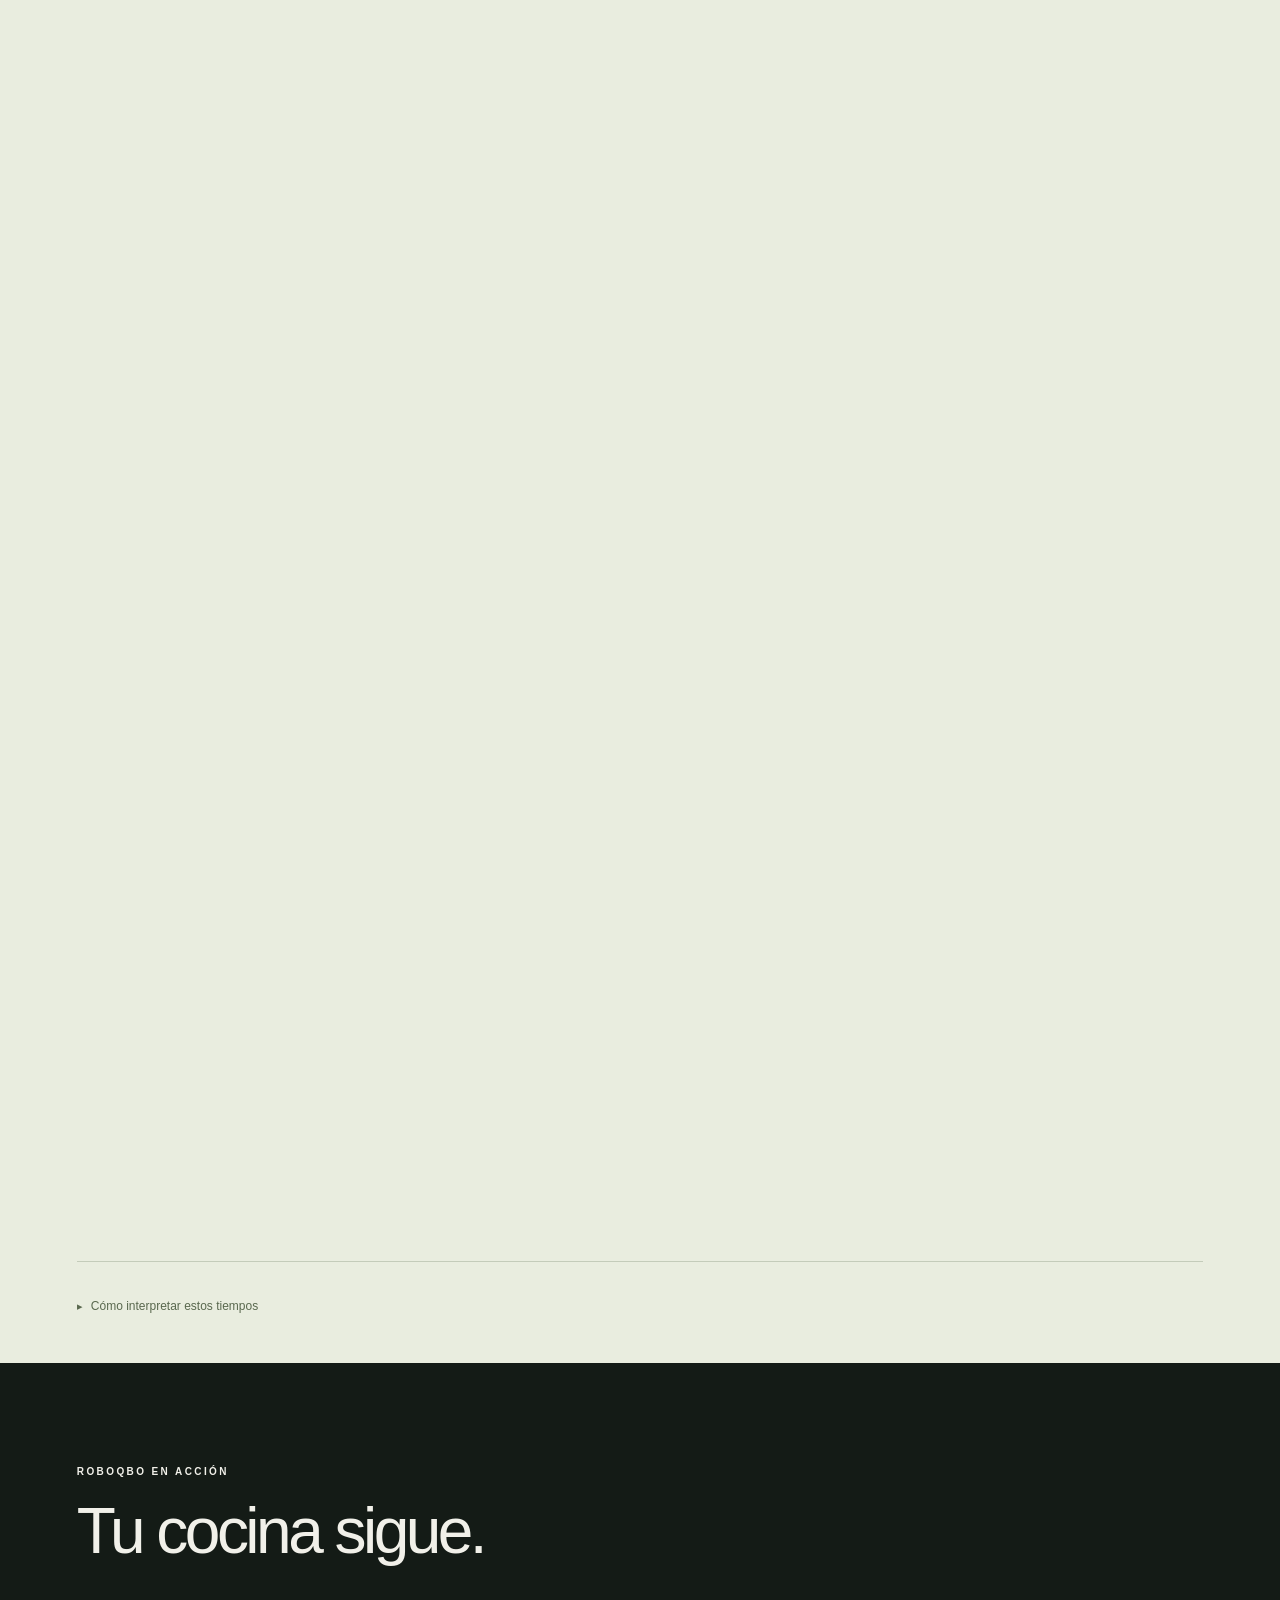
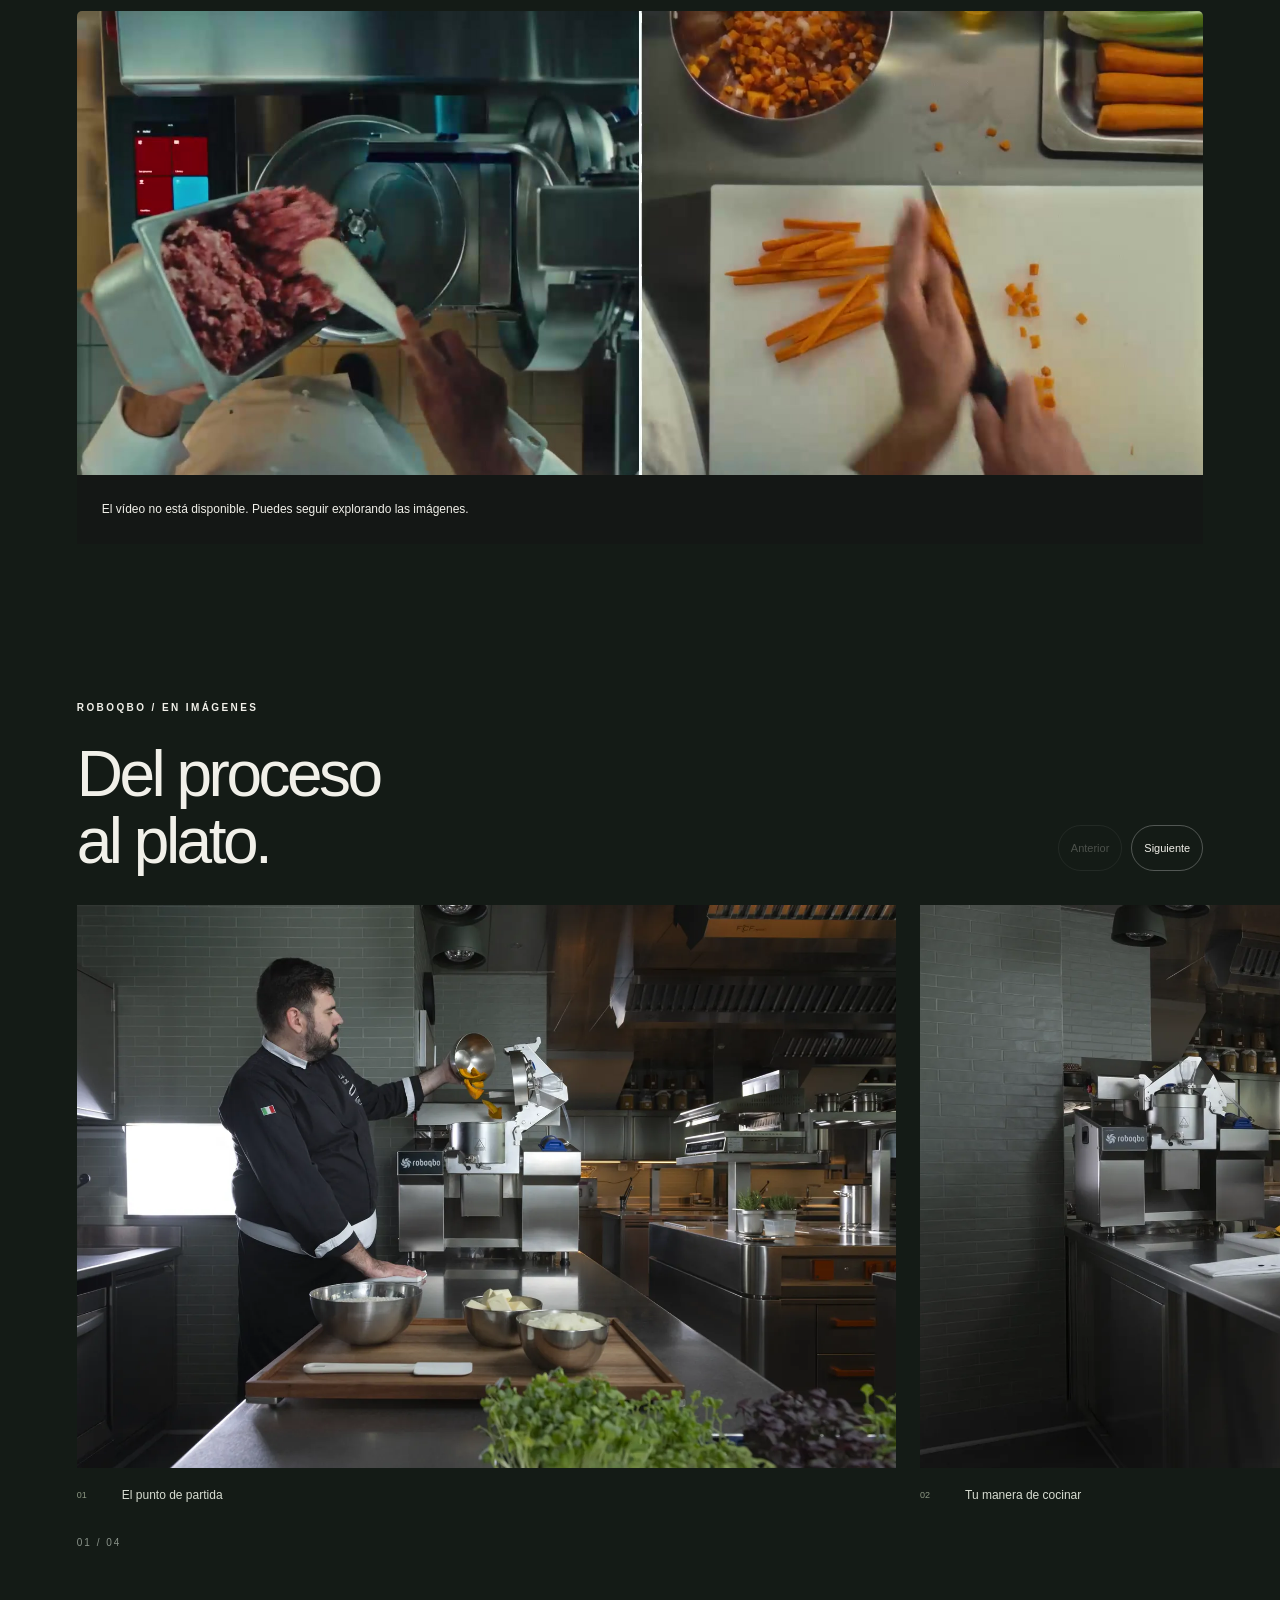
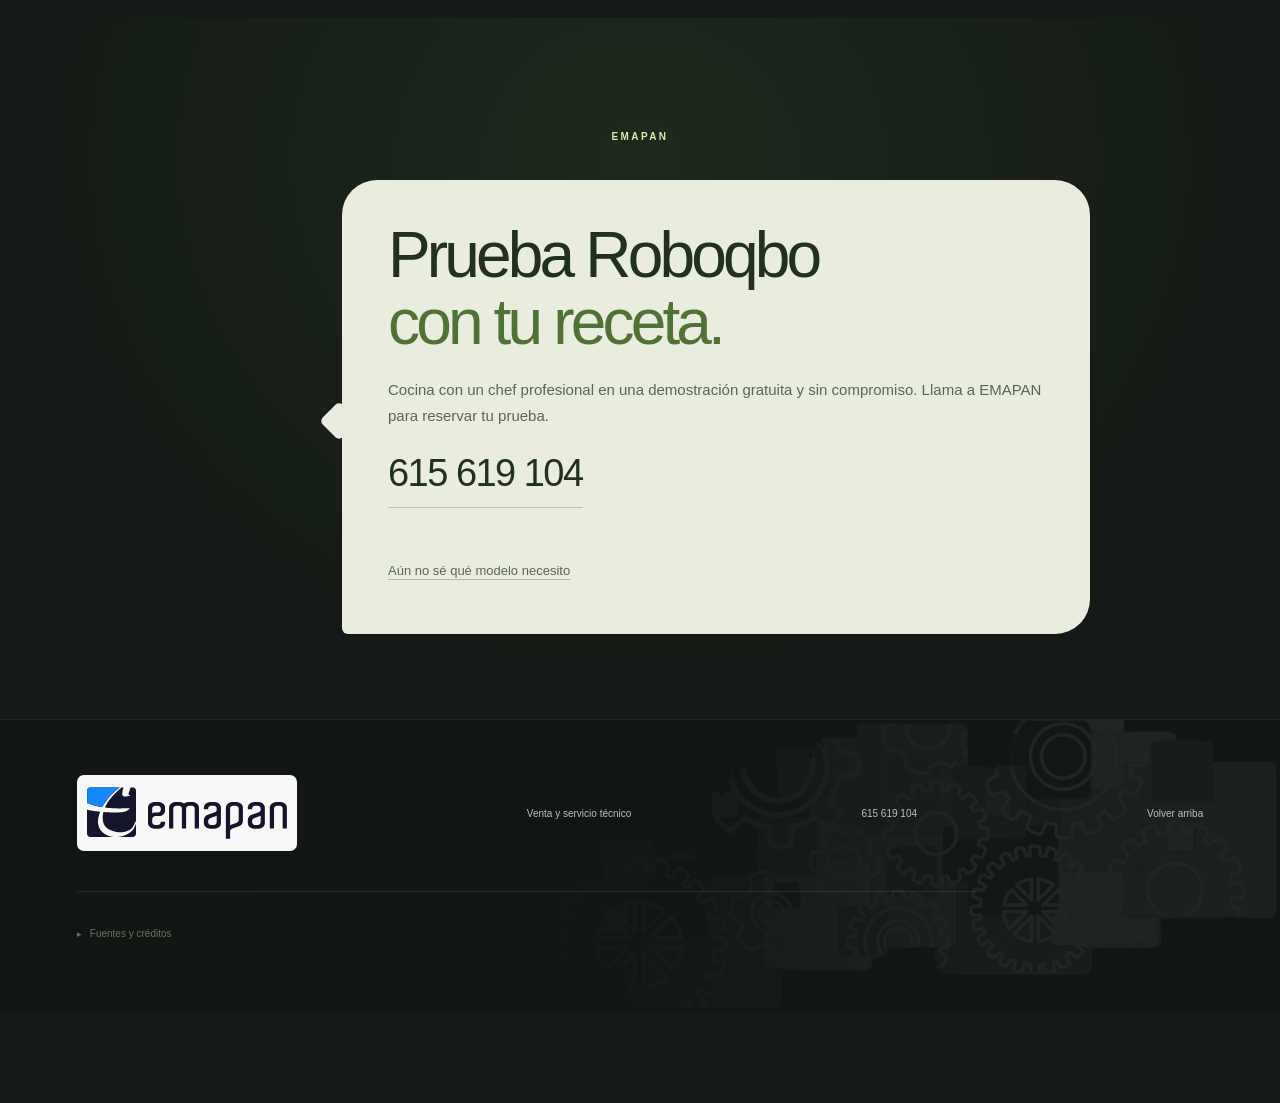
==== commit 9d88a8b4: "Presenta la prueba con chef en la portada de Roboqbo" ====
--- a/web/index.html
+++ b/web/index.html
@@ -18,7 +18,9 @@
 <link rel="canonical" href="https://www.satemapan.com/">
 </head><body class="experience-qbo" data-brand="qbo"><a class="skip" href="#equipos">Saltar a los equipos</a><header><a class="logo emapan-signature" href="/" aria-label="EMAPAN · Inicio"><span class="emapan-logo-art" aria-hidden="true"></span></a><nav class="brand-switch" aria-label="Elige tu experiencia"><a href="/" aria-current="page">Roboqbo</a><a href="unox.html" >UNOX</a><a href="samaref.html">Samaref</a></nav><div class="header-actions"><button class="guide-setting" id="guide-setting" aria-pressed="true">Guía <span></span></button><a class="header-phone" href="tel:+34615619104">615 619 104 </a></div></header><div class="reading-progress" aria-hidden="true"><span></span></div><main id="inicio"><div class="brand-chapter" data-chapter="qbo"><section class="cinema" id="historia" aria-label="Elaboración con Roboqbo en reproducción continua"><div class="stage">
 <video id="story-video" autoplay loop muted playsinline preload="auto" aria-label="Ingredientes, cocinado en Roboqbo y pasta servida"></video><script>/* Variante ligera en móvil o con ahorro de datos; se decide antes de pedir el vídeo. */(function(v){var m=matchMedia("(max-width:760px)").matches||!!(navigator.connection&&navigator.connection.saveData),s=document.createElement("source");v.poster=m?"assets/opt/qbo-story-poster-960.webp":"assets/qbo-story-hd-poster.jpg";s.type="video/mp4";s.src=m?"assets/opt/qbo-story-720.mp4":"assets/opt/qbo-story-1080.mp4";v.appendChild(s)})(document.getElementById("story-video"))</script><div class="shade"></div>
-<div class="film-copy"><span class="eyebrow">ROBOQBO / POR EMAPAN</span><h1 id="film-title">Prepara.</h1><button class="hero-finder" type="button" data-finder="hero">Encuentra tu Qbo</button></div>
+<div class="film-copy"><span class="eyebrow">ROBOQBO / POR EMAPAN</span><h1 id="film-title">Prepara.</h1>
+  <p class="film-trial">Pruébalo con un chef profesional.<br>Gratis y sin compromiso. <a href="tel:+34615619104" aria-label="Llama a EMAPAN al 615 619 104 para reservar la prueba gratuita de Roboqbo">Llama a EMAPAN</a></p>
+  <button class="hero-finder" type="button" data-finder="hero">Encuentra tu Qbo</button></div>
 <div class="film-controls"><button id="play-film" class="film-play" aria-label="Pausar el vídeo"> Pausar</button><a href="#equipos">Descubrir</a></div>
 <div class="bottom-line"><span id="scroll-hint">ROBOQBO · SIGUE BAJANDO</span><span id="counter">01 / 03</span></div>
 <div class="film-progress" aria-hidden="true"><span id="film-progress-fill"></span></div>
--- a/web/evolution.css
+++ b/web/evolution.css
@@ -72,6 +72,24 @@
   font-weight: 600;
 }
 .experience-unox .hero-finder { background: #0a152666; }
+
+.film-trial {
+  margin: 12px 0 0;
+  color: #f3f6ee;
+  font-size: clamp(.875rem, 1.1vw, 1rem);
+  line-height: 1.5;
+  text-shadow: 0 1px 5px #101510;
+}
+.film-trial a {
+  pointer-events: auto;
+  display: inline-block;
+  min-height: 24px;
+  color: inherit;
+  text-decoration: underline;
+  text-decoration-color: var(--brand);
+  text-underline-offset: .22em;
+}
+.film-trial a:focus-visible { outline: 2px solid var(--brand); outline-offset: 3px; }
 
 .finder-chip {
   min-height: 40px;
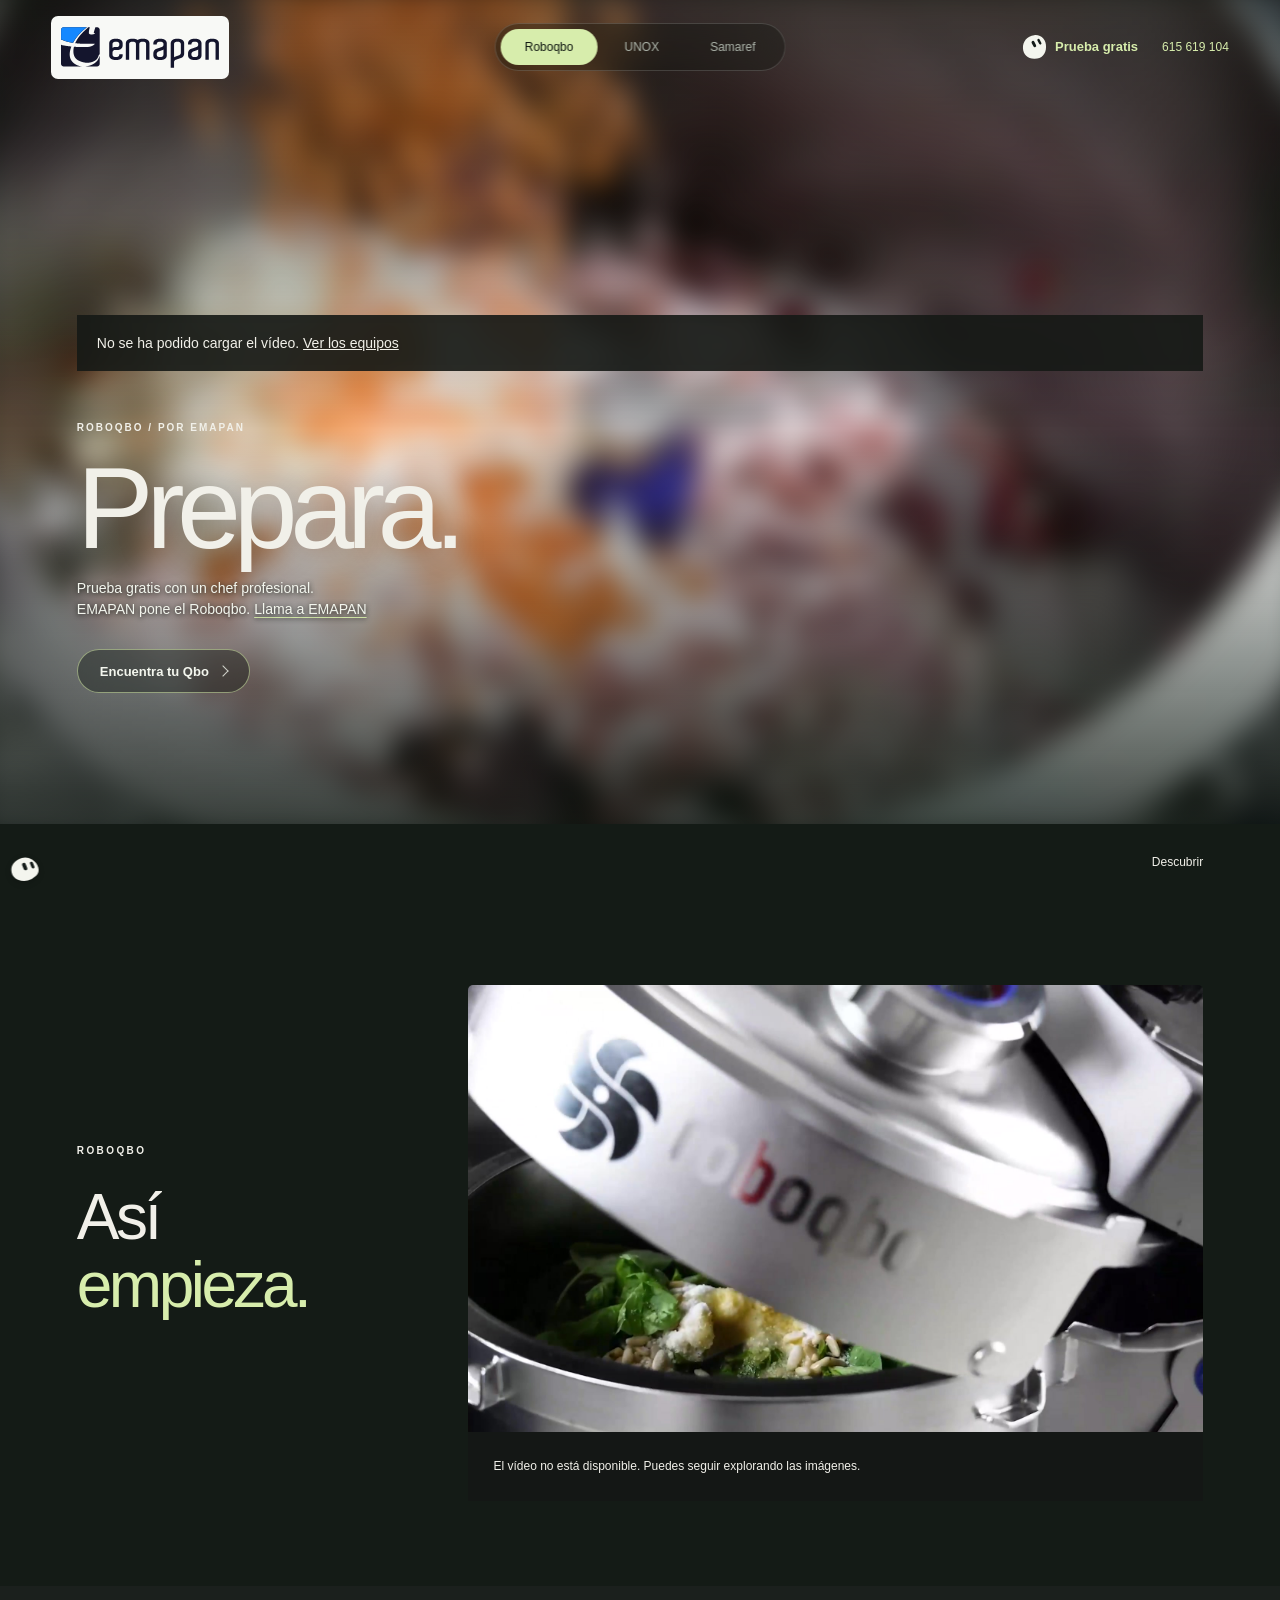
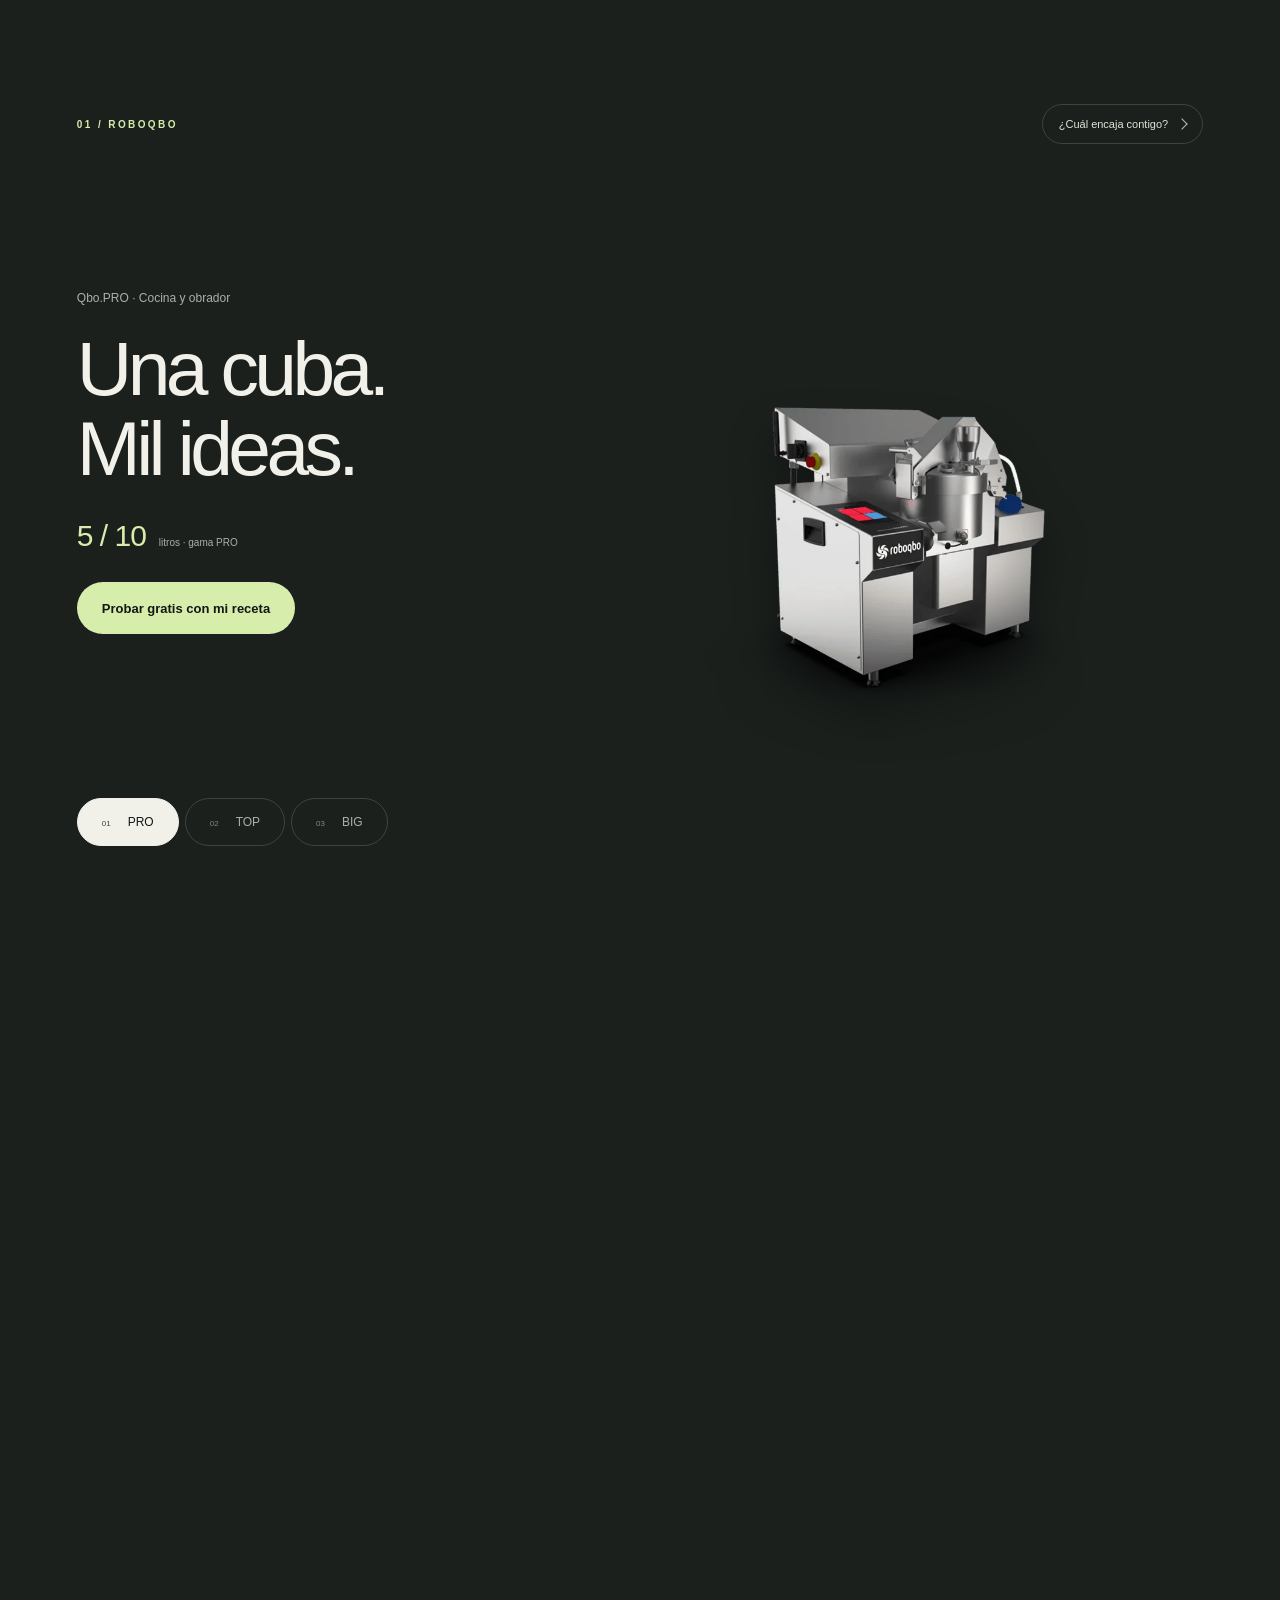
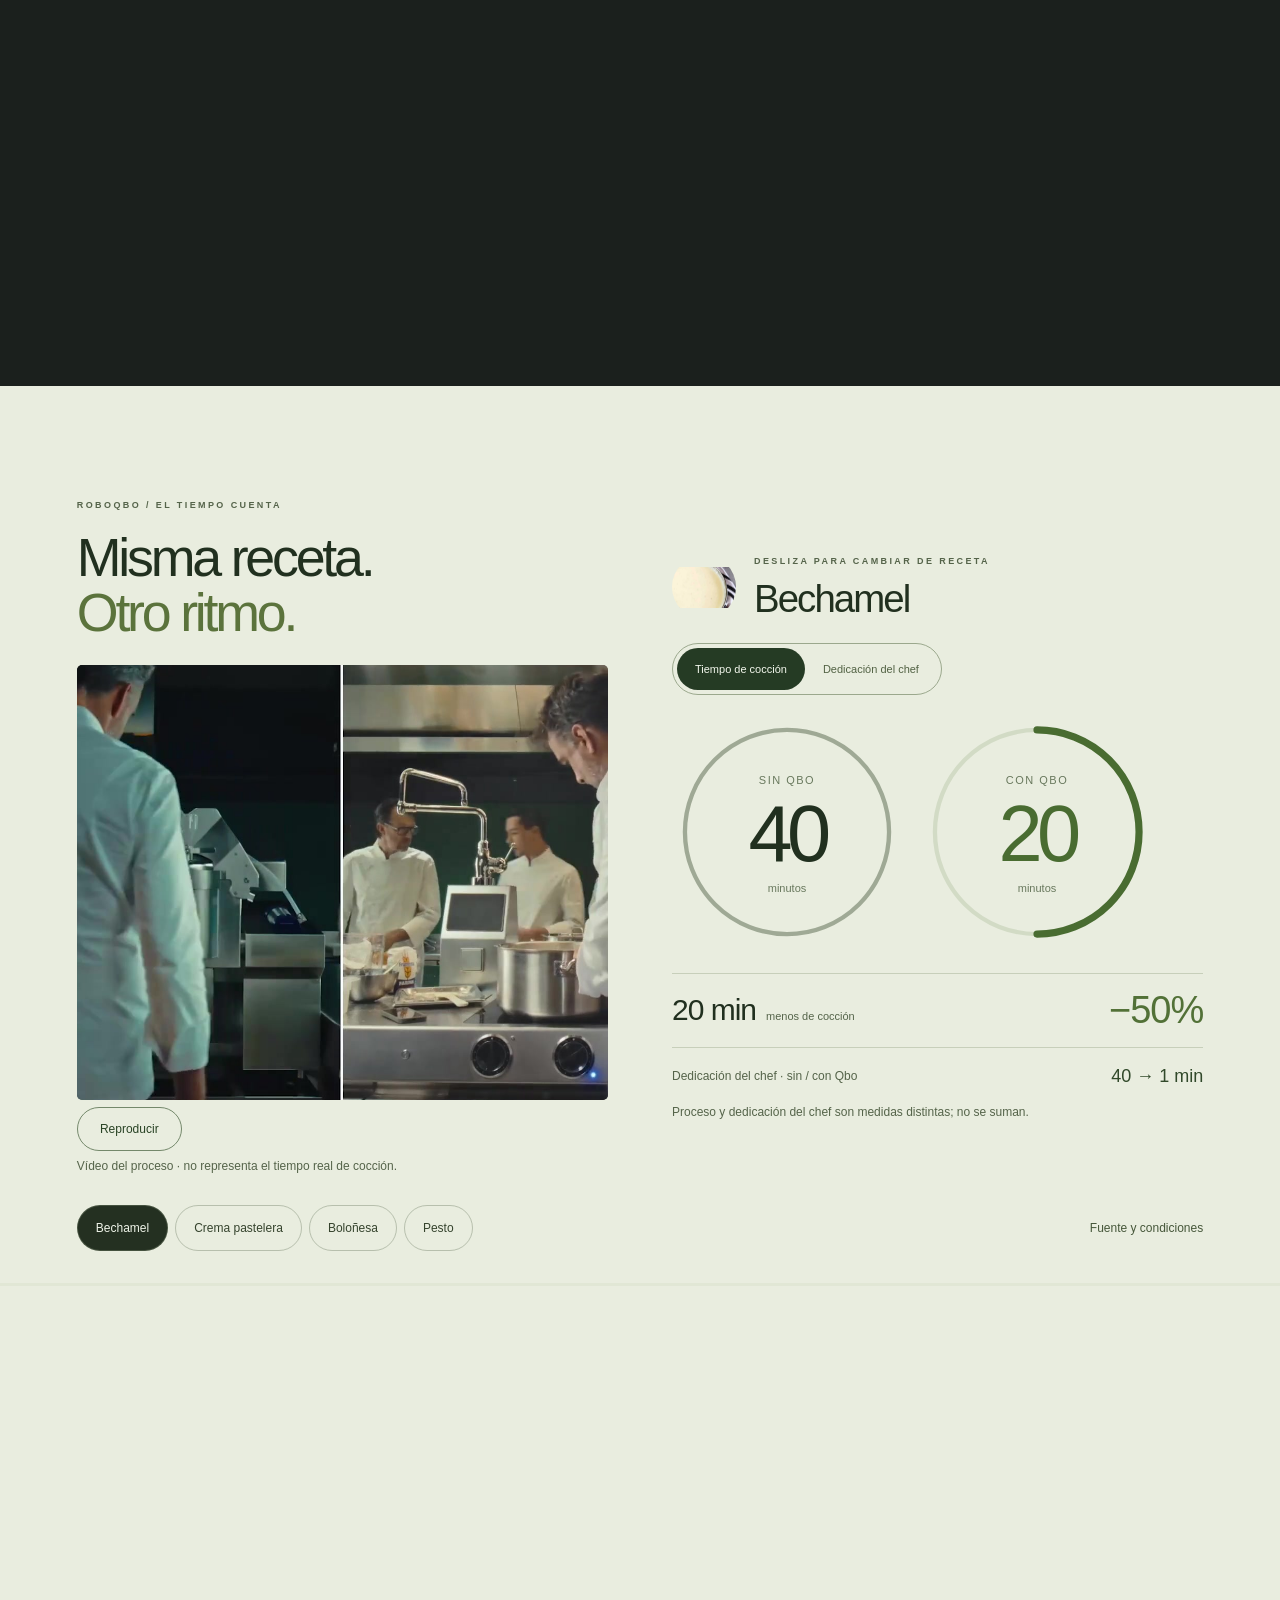
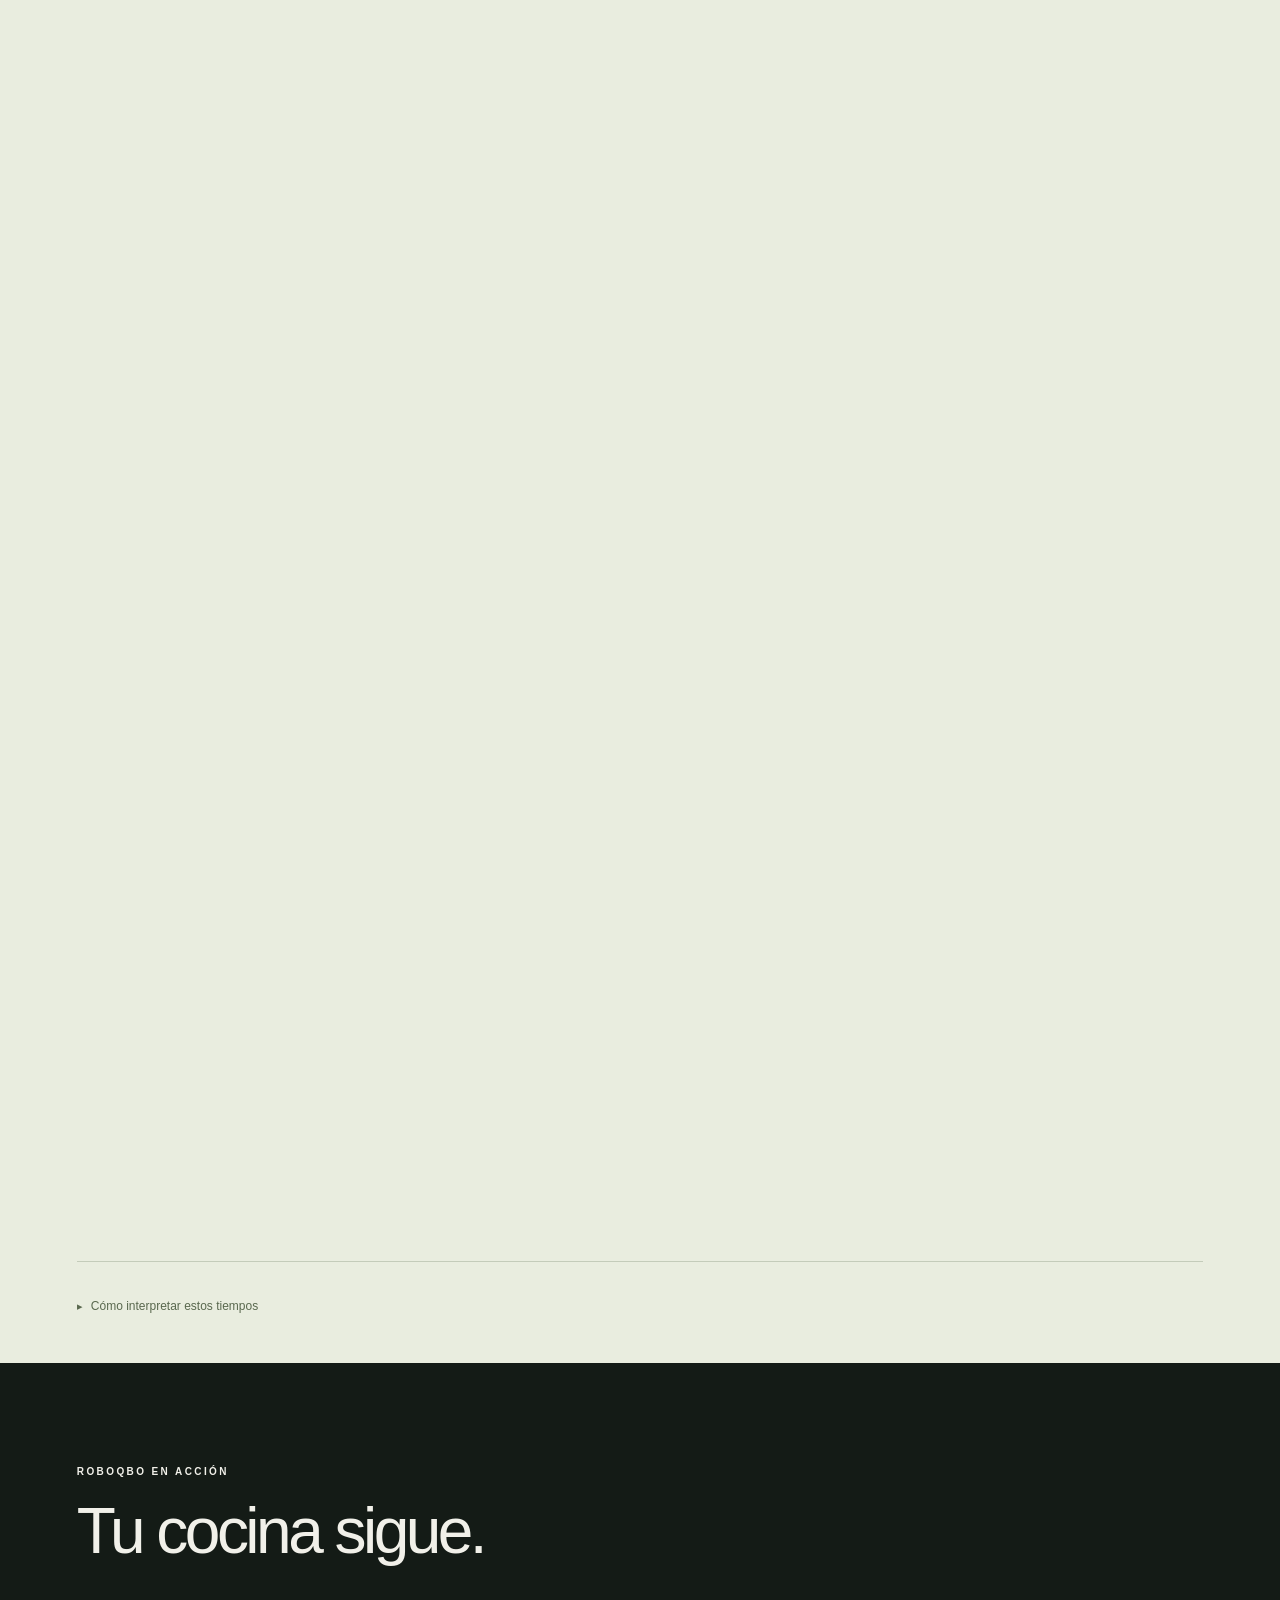
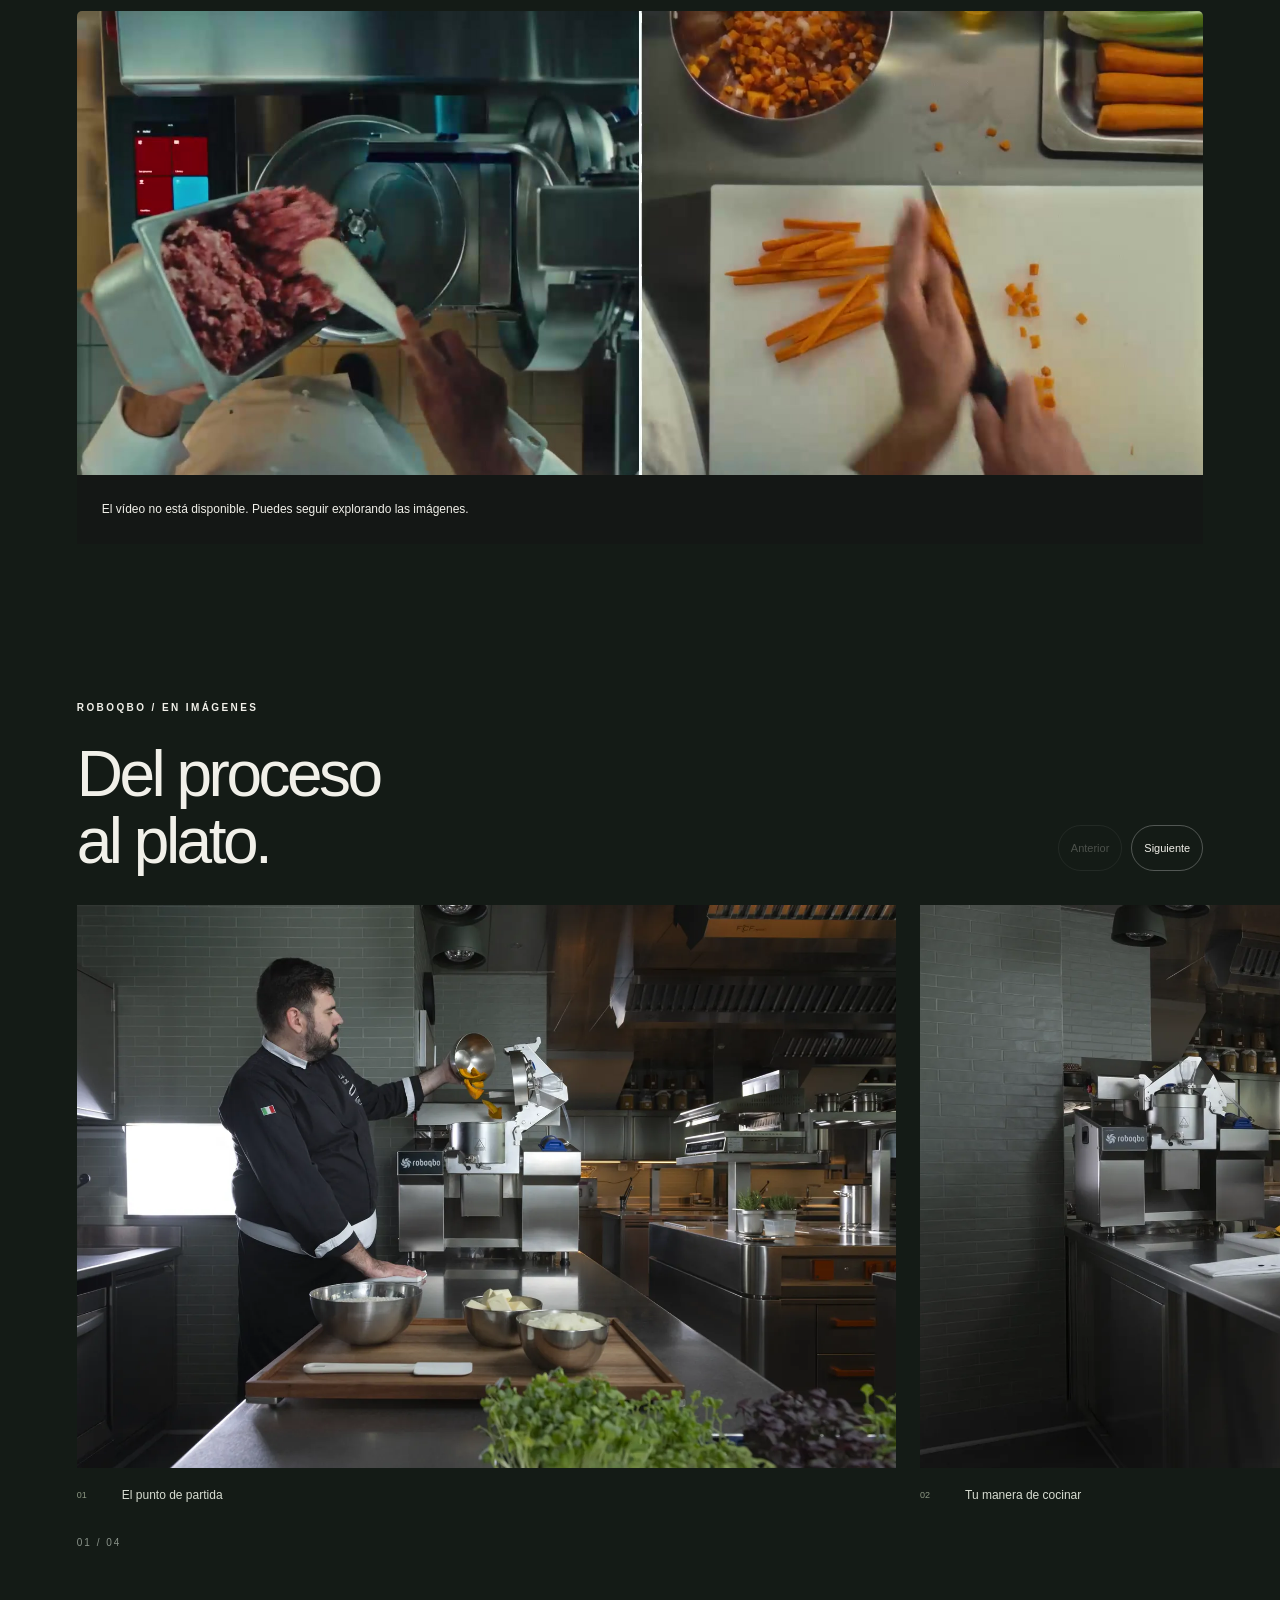
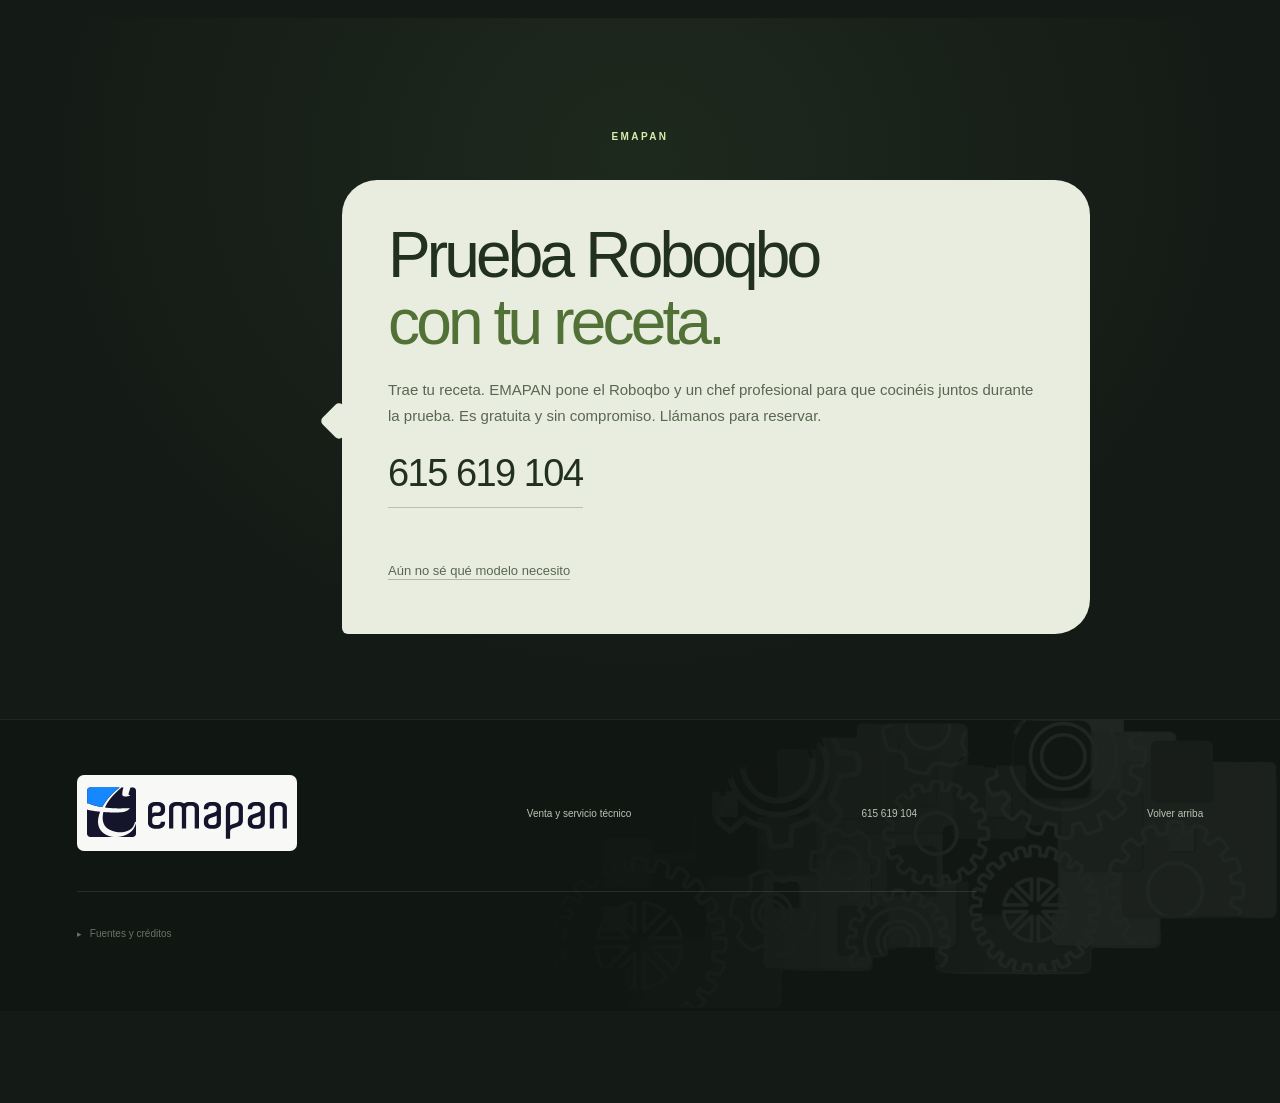
==== commit e106dbbf: "Brasa presenta la prueba con chef durante el recorrido de Roboqbo" ====
--- a/web/index.html
+++ b/web/index.html
@@ -16,10 +16,10 @@
 <meta name="twitter:image:alt" content="Emapan S.L. SAT · Servicio técnico oficial. Si tu máquina protesta, hablamos su idioma.">
 <meta property="og:url" content="https://www.satemapan.com/">
 <link rel="canonical" href="https://www.satemapan.com/">
-</head><body class="experience-qbo" data-brand="qbo"><a class="skip" href="#equipos">Saltar a los equipos</a><header><a class="logo emapan-signature" href="/" aria-label="EMAPAN · Inicio"><span class="emapan-logo-art" aria-hidden="true"></span></a><nav class="brand-switch" aria-label="Elige tu experiencia"><a href="/" aria-current="page">Roboqbo</a><a href="unox.html" >UNOX</a><a href="samaref.html">Samaref</a></nav><div class="header-actions"><button class="guide-setting" id="guide-setting" aria-pressed="true">Guía <span></span></button><a class="header-phone" href="tel:+34615619104">615 619 104 </a></div></header><div class="reading-progress" aria-hidden="true"><span></span></div><main id="inicio"><div class="brand-chapter" data-chapter="qbo"><section class="cinema" id="historia" aria-label="Elaboración con Roboqbo en reproducción continua"><div class="stage">
+</head><body class="experience-qbo" data-brand="qbo"><a class="skip" href="#equipos">Saltar a los equipos</a><header><a class="logo emapan-signature" href="/" aria-label="EMAPAN · Inicio"><span class="emapan-logo-art" aria-hidden="true"></span></a><nav class="brand-switch" aria-label="Elige tu experiencia"><a href="/" aria-current="page">Roboqbo</a><a href="unox.html" >UNOX</a><a href="samaref.html">Samaref</a></nav><div class="header-actions"><a class="trial-access" href="#contacto" aria-label="Prueba gratis de Roboqbo con un chef profesional"><img src="assets/icons/brasa.svg" alt="" width="27" height="29"><span>Prueba gratis</span></a><a class="header-phone" href="tel:+34615619104">615 619 104 </a></div></header><div class="reading-progress" aria-hidden="true"><span></span></div><main id="inicio"><div class="brand-chapter" data-chapter="qbo"><section class="cinema" id="historia" aria-label="Elaboración con Roboqbo en reproducción continua"><div class="stage">
 <video id="story-video" autoplay loop muted playsinline preload="auto" aria-label="Ingredientes, cocinado en Roboqbo y pasta servida"></video><script>/* Variante ligera en móvil o con ahorro de datos; se decide antes de pedir el vídeo. */(function(v){var m=matchMedia("(max-width:760px)").matches||!!(navigator.connection&&navigator.connection.saveData),s=document.createElement("source");v.poster=m?"assets/opt/qbo-story-poster-960.webp":"assets/qbo-story-hd-poster.jpg";s.type="video/mp4";s.src=m?"assets/opt/qbo-story-720.mp4":"assets/opt/qbo-story-1080.mp4";v.appendChild(s)})(document.getElementById("story-video"))</script><div class="shade"></div>
 <div class="film-copy"><span class="eyebrow">ROBOQBO / POR EMAPAN</span><h1 id="film-title">Prepara.</h1>
-  <p class="film-trial">Pruébalo con un chef profesional.<br>Gratis y sin compromiso. <a href="tel:+34615619104" aria-label="Llama a EMAPAN al 615 619 104 para reservar la prueba gratuita de Roboqbo">Llama a EMAPAN</a></p>
+  <p class="film-trial">Prueba gratis con un chef profesional.<br>EMAPAN pone el Roboqbo. <a href="tel:+34615619104" aria-label="Llama a EMAPAN al 615 619 104 para reservar la prueba gratuita de Roboqbo">Llama a EMAPAN</a></p>
   <button class="hero-finder" type="button" data-finder="hero">Encuentra tu Qbo</button></div>
 <div class="film-controls"><button id="play-film" class="film-play" aria-label="Pausar el vídeo"> Pausar</button><a href="#equipos">Descubrir</a></div>
 <div class="bottom-line"><span id="scroll-hint">ROBOQBO · SIGUE BAJANDO</span><span id="counter">01 / 03</span></div>
@@ -34,4 +34,18 @@
 <button data-qbo="pro" aria-pressed="true"><span class="tab-count">01</span>PRO</button>
 <button data-qbo="top" aria-pressed="false"><span class="tab-count">02</span>TOP</button>
 <button data-qbo="big" aria-pressed="false"><span class="tab-count">03</span>BIG</button>
-</div><span class="model-count" id="qbo-count">01 / 03</span></div><div class="story-track" aria-hidden="true"><span></span></div></div></section><section class="time-journey" id="qbo-tiempos" aria-labelledby="time-title"><div class="time-stage"><div class="time-left"><span class="eyebrow">ROBOQBO / EL TIEMPO CUENTA</span><h2 id="time-title">Misma receta.<br><em>Otro ritmo.</em></h2><div class="texture-film"><video id="texture-video" muted loop playsinline preload="none" poster="assets/new-qbo-bechamel-poster.jpg" aria-label="Bechamel preparada con Roboqbo" data-src="assets/new-qbo-bechamel.mp4"></video><span id="texture-caption" class="film-label">BECHAMEL / PROCESO REAL</span></div><div class="video-control-rail texture-control-rail"><button id="texture-pause" class="media-toggle"> Reproducir</button></div><p class="process-note">Vídeo del proceso · no representa el tiempo real de cocción.</p></div><div class="time-right"><div class="recipe-title"><img id="recipe-image" src="assets/qbo-bechamel.webp" alt="Bechamel"><div><span class="eyebrow">DESLIZA PARA CAMBIAR DE RECETA</span><h3 id="recipe-caption">Bechamel</h3></div></div><div class="metric-switch" aria-label="Medida comparada"><button data-metric="cook" aria-pressed="true">Tiempo de cocción</button><button data-metric="chef" aria-pressed="false">Dedicación del chef</button></div><div class="clocks" aria-live="polite"><div class="clock without"><svg viewBox="0 0 160 160" aria-hidden="true"><circle cx="80" cy="80" r="71"/></svg><div><span>SIN QBO</span><strong id="time-without">40</strong><small>minutos</small></div></div><div class="clock with"><svg viewBox="0 0 160 160" aria-hidden="true"><circle class="clock-track" cx="80" cy="80" r="71"/><circle id="time-arc" pathLength="100" cx="80" cy="80" r="71"/></svg><div><span>CON QBO</span><strong id="time-with">20</strong><small>minutos</small></div></div></div><div class="gain-strip"><div><strong id="time-gain">20 min</strong><span id="gain-label">menos de cocción</span></div><strong id="time-percent">−50%</strong></div><div class="secondary-metric"><span id="secondary-label">Dedicación del chef · sin / con Qbo</span><strong id="secondary-values">40 → 1 min</strong></div><p id="time-insight">Cocción y dedicación son dos medidas distintas; no se suman.</p></div><div class="time-footer"><div class="recipe-tabs" aria-label="Receta para comparar"><button data-recipe="bechamel" aria-pressed="true">Bechamel</button><button data-recipe="custard" aria-pressed="false">Crema pastelera</button><button data-recipe="bolognese" aria-pressed="false">Boloñesa</button><button data-recipe="pesto" aria-pressed="false">Pesto</button></div><a href="#tiempos-fuente">Fuente y condiciones </a></div><div class="time-track"><span></span></div></div></section><div class="time-method" id="tiempos-fuente"><details class="source-note"><summary>Cómo interpretar estos tiempos</summary><p>Referencia publicada por Roboqbo para restauración. «Sin Qbo» es la comparación del fabricante, no una medición realizada por EMAPAN. La página de origen no detalla cantidad, modelo ni protocolo de prueba. Los resultados dependen de la receta, la carga y las condiciones de trabajo. El tiempo del chef forma parte del proceso; no debe sumarse a la cocción. Validaremos tu caso en una demostración.</p><a href="https://www.roboqbo.com/es_es/sectores/restaurantes/qbo-para-restaurantes/" target="_blank" rel="noopener">Consultar la fuente oficial de Roboqbo </a></details></div><section class="workflow-film"><div class="wide-heading"><span class="eyebrow">ROBOQBO EN ACCIÓN</span><h2>Tu cocina sigue.</h2></div><div class="inline-film"><video id="qbo-meet" class="ambient-video" muted loop playsinline preload="none" data-poster="assets/qbo-meet-poster.jpg" data-poster-mobile="assets/opt/qbo-meet-poster-960.webp" aria-label="Comparación del proceso de trabajo con Roboqbo"><source data-src="assets/qbo-meet.mp4" data-src-mobile="assets/opt/qbo-meet-m.mp4" type="video/mp4"></video><div class="video-control-rail"><button class="media-toggle" data-video="qbo-meet" aria-label="Reproducir Comparación del proceso de trabajo con Roboqbo"> Reproducir</button><span class="film-label">VÍDEO DEMOSTRATIVO · NO ES UN CRONÓMETRO DE COCCIÓN</span></div><p class="media-error" hidden>El vídeo no está disponible. Puedes seguir explorando las imágenes.</p></div></section><section class="gallery-section" id="qbo-galeria" aria-labelledby="qbo-galeria-title"><div class="gallery-heading"><div><span class="eyebrow">ROBOQBO / EN IMÁGENES</span><h2 id="qbo-galeria-title">Del proceso<br>al plato.</h2></div><div class="gallery-controls"><span>Desliza hacia la izquierda</span><button class="gallery-arrow" data-direction="-1" aria-label="Imagen anterior de ROBOQBO">Anterior</button><button class="gallery-arrow" data-direction="1" aria-label="Siguiente imagen de ROBOQBO">Siguiente</button></div></div><div class="gallery-rail" tabindex="0" role="region" aria-label="Galería horizontal de ROBOQBO" data-lenis-prevent><figure class="gallery-card"><img src="assets/opt/qbo-chef-pour-800.webp" srcset="assets/opt/qbo-chef-pour-800.webp 800w, assets/opt/qbo-chef-pour-1600.webp 1600w" sizes="(max-width:760px) 85vw, 64vw" alt="Chef incorporando ingredientes a Roboqbo" loading="lazy" decoding="async"><figcaption><span>01</span>El punto de partida</figcaption></figure><figure class="gallery-card"><img src="assets/opt/qbo-chef-prep-800.webp" srcset="assets/opt/qbo-chef-prep-800.webp 800w, assets/opt/qbo-chef-prep-1600.webp 1600w" sizes="(max-width:760px) 85vw, 64vw" alt="Chef preparando ingredientes junto a Roboqbo" loading="lazy" decoding="async"><figcaption><span>02</span>Tu manera de cocinar</figcaption></figure><figure class="gallery-card"><img src="assets/opt/qbo-detail-hq-800.webp" srcset="assets/opt/qbo-detail-hq-800.webp 800w, assets/opt/qbo-detail-hq-1600.webp 1600w" sizes="(max-width:760px) 85vw, 64vw" alt="Detalle de preparación con Roboqbo" loading="lazy" decoding="async"><figcaption><span>03</span>El cuidado del detalle</figcaption></figure><figure class="gallery-card"><img src="assets/opt/qbo-kitchen-wide-hq-800.webp" srcset="assets/opt/qbo-kitchen-wide-hq-800.webp 800w, assets/opt/qbo-kitchen-wide-hq-1600.webp 1600w" sizes="(max-width:760px) 85vw, 64vw" alt="Platos preparados junto a Roboqbo" loading="lazy" decoding="async"><figcaption><span>04</span>Del proceso al plato</figcaption></figure></div><div class="gallery-position" aria-live="polite">01 / 04</div></section></div><section class="contact-finale" id="contacto"><span class="eyebrow">EMAPAN</span><div class="finale-conversation"><div class="finale-mascot-slot" aria-hidden="true"></div><div class="finale-speech"><h2>Prueba Roboqbo<br><em>con tu receta.</em></h2><p>Cocina con un chef profesional en una demostración gratuita y sin compromiso. Llama a EMAPAN para reservar tu prueba.</p><a class="contact-number" href="tel:+34615619104" aria-label="Llamar a EMAPAN al 615 619 104 para reservar la prueba gratuita">615 619 104</a><button class="finale-finder" type="button" data-finder="final">Aún no sé qué modelo necesito</button></div></div></section></main><footer><a class="logo emapan-signature" href="/" aria-label="EMAPAN · Inicio"><span class="emapan-logo-art" aria-hidden="true"></span></a><span>Venta y servicio técnico</span><a href="tel:+34615619104">615 619 104</a><a href="#inicio">Volver arriba </a><details class="site-credits"><summary>Fuentes y créditos</summary><p>Vídeos oficiales y fotografías de Roboqbo y UNOX. El recorte existente de Qbo.BIG fue asistido por IA; no se ha generado nuevo material con IA. Mascota vectorial animada a partir de la referencia visual aportada por el cliente. Las imágenes de procesos no representan su duración real. Comparativas publicadas por Roboqbo: consultar sus condiciones junto a los tiempos. Desplazamiento Lenis, botones adaptados de Magic UI e iconos Feather, con licencias MIT conservadas.</p></details></footer><aside class="brasa-guide" aria-label="Brasa, tu guía visual"><div class="guide-bubble" id="guide-bubble" hidden><div class="guide-bubble-top"><span>BRASA · TU GUÍA</span><button id="guide-mute" aria-label="Silenciar a Brasa">Cerrar</button></div><p id="guide-message"></p></div><button class="brasa-button" aria-label="Ver la pista de Brasa" aria-controls="guide-bubble" aria-expanded="false"><svg viewBox="0 0 100 108" aria-hidden="true"><ellipse class="jelly-shadow" cx="50" cy="101" rx="30" ry="3"/><g class="jelly-body"><path d="M49 8 C76 5 94 27 93 52 C93 78 77 96 51 96 C25 97 8 81 7 57 C6 31 22 11 49 8Z" fill="#f4f5ee"/><path class="jelly-shine" d="M22 39 C25 25 35 18 46 17" fill="none" stroke="#fff" stroke-width="3" stroke-linecap="round" opacity=".6"/><g class="jelly-eyes" fill="#141b19"><rect x="42" y="29" width="11" height="25" rx="6" transform="rotate(-28 47 41)"/><rect x="64" y="21" width="9" height="23" rx="5" transform="rotate(-28 68 33)"/></g></g></svg></button></aside><div class="contact-dock"><button class="dock-finder" type="button" data-finder="dock"><span class="dock-brasa"><svg viewBox="0 0 100 108" aria-hidden="true"><path d="M49 8 C76 5 94 27 93 52 C93 78 77 96 51 96 C25 97 8 81 7 57 C6 31 22 11 49 8Z" fill="#f4f5ee"/><g fill="#141b19"><rect x="42" y="29" width="11" height="25" rx="6" transform="rotate(-28 47 41)"/><rect x="64" y="21" width="9" height="23" rx="5" transform="rotate(-28 68 33)"/></g></svg></span><span class="dock-text"><b id="dock-title">Encuentra tu Qbo</b><small id="dock-sub">En 2 preguntas</small></span></button><a class="dock-contact" href="#contacto">Contacto</a></div><dialog id="demo-dialog" aria-labelledby="contact-title"><button class="close" aria-label="Cerrar mensaje">Cerrar</button><span class="eyebrow">EMAPAN · HABLEMOS</span><h2 id="contact-title">Tu prueba gratis.<br><em>Sin compromiso.</em></h2><p>Trae tu receta y prepárala con un chef profesional. Llama a EMAPAN para reservar.</p><a class="dialog-phone" href="tel:+34615619104">Llamar al 615 619 104</a><form id="contact-form"><input id="interest" name="equipment" type="hidden"><dl class="contact-context" id="contact-context"></dl><fieldset class="contact-intent"><legend>¿Qué necesitas?</legend><div class="chip-row"><label class="chip"><input type="radio" name="intent" value="demo" checked><span>Prueba gratis</span></label><label class="chip"><input type="radio" name="intent" value="presupuesto"><span>Presupuesto</span></label><label class="chip"><input type="radio" name="intent" value="asesoramiento"><span>Asesoramiento</span></label></div></fieldset><label>Tu nombre <small>(opcional)</small><input id="contact-name" autocomplete="given-name" maxlength="80" placeholder="¿Cómo te llamas?"></label><label>Tu receta o idea <small>(opcional)</small><textarea id="contact-idea" maxlength="600" rows="3" placeholder="Me gustaría probar…"></textarea></label><a id="send-message" class="pill" target="_blank" rel="noopener" href="https://wa.me/34615619104">Continuar en WhatsApp </a><p class="message-note">Se abrirá WhatsApp con tu mensaje preparado. Tú confirmas el envío.</p></form></dialog><dialog id="finder-dialog" class="finder" aria-labelledby="finder-title"><div class="finder-top"><span class="finder-host"><svg viewBox="0 0 100 108" aria-hidden="true"><path d="M49 8 C76 5 94 27 93 52 C93 78 77 96 51 96 C25 97 8 81 7 57 C6 31 22 11 49 8Z" fill="#f4f5ee"/><g fill="#141b19"><rect x="42" y="29" width="11" height="25" rx="6" transform="rotate(-28 47 41)"/><rect x="64" y="21" width="9" height="23" rx="5" transform="rotate(-28 68 33)"/></g></svg></span><span class="eyebrow" id="finder-title">BRASA · TE AYUDA A ELEGIR</span><button class="close finder-close" type="button" aria-label="Cerrar el selector">Cerrar</button></div><div class="finder-progress" aria-hidden="true"><span></span></div><div class="finder-body" id="finder-body"></div></dialog><script src="vendor/lenis.min.js"></script><script src="cinema.js"></script><script src="homeboard.js"></script><script src="brand-motion.js"></script><script src="guide-experience.js"></script><script src="analytics.js"></script><script src="evolution.js"></script></body></html>+</div><span class="model-count" id="qbo-count">01 / 03</span></div><div class="story-track" aria-hidden="true"><span></span></div></div></section><section class="time-journey" id="qbo-tiempos" aria-labelledby="time-title"><div class="time-stage"><div class="time-left"><span class="eyebrow">ROBOQBO / EL TIEMPO CUENTA</span><h2 id="time-title">Misma receta.<br><em>Otro ritmo.</em></h2><div class="texture-film"><video id="texture-video" muted loop playsinline preload="none" poster="assets/new-qbo-bechamel-poster.jpg" aria-label="Bechamel preparada con Roboqbo" data-src="assets/new-qbo-bechamel.mp4"></video><span id="texture-caption" class="film-label">BECHAMEL / PROCESO REAL</span></div><div class="video-control-rail texture-control-rail"><button id="texture-pause" class="media-toggle"> Reproducir</button></div><p class="process-note">Vídeo del proceso · no representa el tiempo real de cocción.</p></div><div class="time-right"><div class="recipe-title"><img id="recipe-image" src="assets/qbo-bechamel.webp" alt="Bechamel"><div><span class="eyebrow">DESLIZA PARA CAMBIAR DE RECETA</span><h3 id="recipe-caption">Bechamel</h3></div></div><div class="metric-switch" aria-label="Medida comparada"><button data-metric="cook" aria-pressed="true">Tiempo de cocción</button><button data-metric="chef" aria-pressed="false">Dedicación del chef</button></div><div class="clocks" aria-live="polite"><div class="clock without"><svg viewBox="0 0 160 160" aria-hidden="true"><circle cx="80" cy="80" r="71"/></svg><div><span>SIN QBO</span><strong id="time-without">40</strong><small>minutos</small></div></div><div class="clock with"><svg viewBox="0 0 160 160" aria-hidden="true"><circle class="clock-track" cx="80" cy="80" r="71"/><circle id="time-arc" pathLength="100" cx="80" cy="80" r="71"/></svg><div><span>CON QBO</span><strong id="time-with">20</strong><small>minutos</small></div></div></div><div class="gain-strip"><div><strong id="time-gain">20 min</strong><span id="gain-label">menos de cocción</span></div><strong id="time-percent">−50%</strong></div><div class="secondary-metric"><span id="secondary-label">Dedicación del chef · sin / con Qbo</span><strong id="secondary-values">40 → 1 min</strong></div><p id="time-insight">Cocción y dedicación son dos medidas distintas; no se suman.</p></div><div class="time-footer"><div class="recipe-tabs" aria-label="Receta para comparar"><button data-recipe="bechamel" aria-pressed="true">Bechamel</button><button data-recipe="custard" aria-pressed="false">Crema pastelera</button><button data-recipe="bolognese" aria-pressed="false">Boloñesa</button><button data-recipe="pesto" aria-pressed="false">Pesto</button></div><a href="#tiempos-fuente">Fuente y condiciones </a></div><div class="time-track"><span></span></div></div></section><div class="time-method" id="tiempos-fuente"><details class="source-note"><summary>Cómo interpretar estos tiempos</summary><p>Referencia publicada por Roboqbo para restauración. «Sin Qbo» es la comparación del fabricante, no una medición realizada por EMAPAN. La página de origen no detalla cantidad, modelo ni protocolo de prueba. Los resultados dependen de la receta, la carga y las condiciones de trabajo. El tiempo del chef forma parte del proceso; no debe sumarse a la cocción. Validaremos tu caso en una demostración.</p><a href="https://www.roboqbo.com/es_es/sectores/restaurantes/qbo-para-restaurantes/" target="_blank" rel="noopener">Consultar la fuente oficial de Roboqbo </a></details></div><section class="workflow-film"><div class="wide-heading"><span class="eyebrow">ROBOQBO EN ACCIÓN</span><h2>Tu cocina sigue.</h2></div><div class="inline-film"><video id="qbo-meet" class="ambient-video" muted loop playsinline preload="none" data-poster="assets/qbo-meet-poster.jpg" data-poster-mobile="assets/opt/qbo-meet-poster-960.webp" aria-label="Comparación del proceso de trabajo con Roboqbo"><source data-src="assets/qbo-meet.mp4" data-src-mobile="assets/opt/qbo-meet-m.mp4" type="video/mp4"></video><div class="video-control-rail"><button class="media-toggle" data-video="qbo-meet" aria-label="Reproducir Comparación del proceso de trabajo con Roboqbo"> Reproducir</button><span class="film-label">VÍDEO DEMOSTRATIVO · NO ES UN CRONÓMETRO DE COCCIÓN</span></div><p class="media-error" hidden>El vídeo no está disponible. Puedes seguir explorando las imágenes.</p></div></section><section class="gallery-section" id="qbo-galeria" aria-labelledby="qbo-galeria-title"><div class="gallery-heading"><div><span class="eyebrow">ROBOQBO / EN IMÁGENES</span><h2 id="qbo-galeria-title">Del proceso<br>al plato.</h2></div><div class="gallery-controls"><span>Desliza hacia la izquierda</span><button class="gallery-arrow" data-direction="-1" aria-label="Imagen anterior de ROBOQBO">Anterior</button><button class="gallery-arrow" data-direction="1" aria-label="Siguiente imagen de ROBOQBO">Siguiente</button></div></div><div class="gallery-rail" tabindex="0" role="region" aria-label="Galería horizontal de ROBOQBO" data-lenis-prevent><figure class="gallery-card"><img src="assets/opt/qbo-chef-pour-800.webp" srcset="assets/opt/qbo-chef-pour-800.webp 800w, assets/opt/qbo-chef-pour-1600.webp 1600w" sizes="(max-width:760px) 85vw, 64vw" alt="Chef incorporando ingredientes a Roboqbo" loading="lazy" decoding="async"><figcaption><span>01</span>El punto de partida</figcaption></figure><figure class="gallery-card"><img src="assets/opt/qbo-chef-prep-800.webp" srcset="assets/opt/qbo-chef-prep-800.webp 800w, assets/opt/qbo-chef-prep-1600.webp 1600w" sizes="(max-width:760px) 85vw, 64vw" alt="Chef preparando ingredientes junto a Roboqbo" loading="lazy" decoding="async"><figcaption><span>02</span>Tu manera de cocinar</figcaption></figure><figure class="gallery-card"><img src="assets/opt/qbo-detail-hq-800.webp" srcset="assets/opt/qbo-detail-hq-800.webp 800w, assets/opt/qbo-detail-hq-1600.webp 1600w" sizes="(max-width:760px) 85vw, 64vw" alt="Detalle de preparación con Roboqbo" loading="lazy" decoding="async"><figcaption><span>03</span>El cuidado del detalle</figcaption></figure><figure class="gallery-card"><img src="assets/opt/qbo-kitchen-wide-hq-800.webp" srcset="assets/opt/qbo-kitchen-wide-hq-800.webp 800w, assets/opt/qbo-kitchen-wide-hq-1600.webp 1600w" sizes="(max-width:760px) 85vw, 64vw" alt="Platos preparados junto a Roboqbo" loading="lazy" decoding="async"><figcaption><span>04</span>Del proceso al plato</figcaption></figure></div><div class="gallery-position" aria-live="polite">01 / 04</div></section></div><section class="contact-finale" id="contacto"><span class="eyebrow">EMAPAN</span><div class="finale-conversation"><div class="finale-mascot-slot" aria-hidden="true"></div><div class="finale-speech"><h2>Prueba Roboqbo<br><em>con tu receta.</em></h2><p>Trae tu receta. EMAPAN pone el Roboqbo y un chef profesional para que cocinéis juntos durante la prueba. Es gratuita y sin compromiso. Llámanos para reservar.</p><a class="contact-number" href="tel:+34615619104" aria-label="Llamar a EMAPAN al 615 619 104 para reservar la prueba gratuita">615 619 104</a><button class="finale-finder" type="button" data-finder="final">Aún no sé qué modelo necesito</button></div></div></section></main><footer><a class="logo emapan-signature" href="/" aria-label="EMAPAN · Inicio"><span class="emapan-logo-art" aria-hidden="true"></span></a><span>Venta y servicio técnico</span><a href="tel:+34615619104">615 619 104</a><a href="#inicio">Volver arriba </a><details class="site-credits"><summary>Fuentes y créditos</summary><p>Vídeos oficiales y fotografías de Roboqbo y UNOX. El recorte existente de Qbo.BIG fue asistido por IA; no se ha generado nuevo material con IA. Mascota vectorial animada a partir de la referencia visual aportada por el cliente. Las imágenes de procesos no representan su duración real. Comparativas publicadas por Roboqbo: consultar sus condiciones junto a los tiempos. Desplazamiento Lenis, botones adaptados de Magic UI e iconos Feather, con licencias MIT conservadas.</p></details></footer><aside class="brasa-guide" aria-label="Brasa, tu guía visual"><div class="guide-bubble" id="guide-bubble" hidden><div class="guide-bubble-top"><span>BRASA · TU GUÍA</span><button id="guide-mute" aria-label="Silenciar a Brasa">Cerrar</button></div><p id="guide-message"></p></div><button class="brasa-button" aria-label="Ver la pista de Brasa" aria-controls="guide-bubble" aria-expanded="false"><svg viewBox="0 0 100 108" aria-hidden="true"><ellipse class="jelly-shadow" cx="50" cy="101" rx="30" ry="3"/><g class="jelly-body"><path d="M49 8 C76 5 94 27 93 52 C93 78 77 96 51 96 C25 97 8 81 7 57 C6 31 22 11 49 8Z" fill="#f4f5ee"/><path class="jelly-shine" d="M22 39 C25 25 35 18 46 17" fill="none" stroke="#fff" stroke-width="3" stroke-linecap="round" opacity=".6"/><g class="jelly-eyes" fill="#141b19"><rect x="42" y="29" width="11" height="25" rx="6" transform="rotate(-28 47 41)"/><rect x="64" y="21" width="9" height="23" rx="5" transform="rotate(-28 68 33)"/></g></g></svg></button></aside><div class="contact-dock"><button class="dock-finder" type="button" data-finder="dock"><span class="dock-brasa"><svg viewBox="0 0 100 108" aria-hidden="true"><path d="M49 8 C76 5 94 27 93 52 C93 78 77 96 51 96 C25 97 8 81 7 57 C6 31 22 11 49 8Z" fill="#f4f5ee"/><g fill="#141b19"><rect x="42" y="29" width="11" height="25" rx="6" transform="rotate(-28 47 41)"/><rect x="64" y="21" width="9" height="23" rx="5" transform="rotate(-28 68 33)"/></g></svg></span><span class="dock-text"><b id="dock-title">Encuentra tu Qbo</b><small id="dock-sub">En 2 preguntas</small></span></button><a class="dock-contact" href="#contacto">Contacto</a></div><dialog id="trial-dialog" aria-labelledby="trial-title" aria-describedby="trial-copy">
+  <button class="close" type="button" aria-label="Cerrar la presentación de Brasa">Cerrar</button>
+  <img class="trial-host" src="assets/icons/brasa.svg" width="80" height="86" alt="">
+  <span class="eyebrow">BRASA · EMAPAN</span>
+  <h2 id="trial-title">Prueba Roboqbo<br><em>con tu receta.</em></h2>
+  <p id="trial-copy">¿Cocinamos? En EMAPAN ponemos la máquina y un chef profesional para tu demostración. La prueba es gratis y sin compromiso. Llámanos para reservar.</p>
+  <a class="trial-call" href="tel:+34615619104"><span>Llamar a EMAPAN</span><strong>615 619 104</strong></a>
+  <div class="trial-tools">
+    <button type="button" id="trial-voice" hidden>Escuchar a Brasa</button>
+    <button class="guide-setting" id="guide-setting" aria-pressed="true">Mascota <span></span></button>
+  </div>
+  <audio id="trial-audio" preload="none" src="assets/brasa-prueba.mp3"></audio>
+  <p class="trial-status" role="status"></p>
+</dialog>
+<dialog id="demo-dialog" aria-labelledby="contact-title"><button class="close" aria-label="Cerrar mensaje">Cerrar</button><span class="eyebrow">EMAPAN · HABLEMOS</span><h2 id="contact-title">Tu prueba gratis.<br><em>Sin compromiso.</em></h2><p>EMAPAN pone el Roboqbo y un chef profesional durante la prueba. Trae tu receta y llama para reservar.</p><a class="dialog-phone" href="tel:+34615619104">Llamar al 615 619 104</a><form id="contact-form"><input id="interest" name="equipment" type="hidden"><dl class="contact-context" id="contact-context"></dl><fieldset class="contact-intent"><legend>¿Qué necesitas?</legend><div class="chip-row"><label class="chip"><input type="radio" name="intent" value="demo" checked><span>Prueba gratis</span></label><label class="chip"><input type="radio" name="intent" value="presupuesto"><span>Presupuesto</span></label><label class="chip"><input type="radio" name="intent" value="asesoramiento"><span>Asesoramiento</span></label></div></fieldset><label>Tu nombre <small>(opcional)</small><input id="contact-name" autocomplete="given-name" maxlength="80" placeholder="¿Cómo te llamas?"></label><label>Tu receta o idea <small>(opcional)</small><textarea id="contact-idea" maxlength="600" rows="3" placeholder="Me gustaría probar…"></textarea></label><a id="send-message" class="pill" target="_blank" rel="noopener" href="https://wa.me/34615619104">Continuar en WhatsApp </a><p class="message-note">Se abrirá WhatsApp con tu mensaje preparado. Tú confirmas el envío.</p></form></dialog><dialog id="finder-dialog" class="finder" aria-labelledby="finder-title"><div class="finder-top"><span class="finder-host"><svg viewBox="0 0 100 108" aria-hidden="true"><path d="M49 8 C76 5 94 27 93 52 C93 78 77 96 51 96 C25 97 8 81 7 57 C6 31 22 11 49 8Z" fill="#f4f5ee"/><g fill="#141b19"><rect x="42" y="29" width="11" height="25" rx="6" transform="rotate(-28 47 41)"/><rect x="64" y="21" width="9" height="23" rx="5" transform="rotate(-28 68 33)"/></g></svg></span><span class="eyebrow" id="finder-title">BRASA · TE AYUDA A ELEGIR</span><button class="close finder-close" type="button" aria-label="Cerrar el selector">Cerrar</button></div><div class="finder-progress" aria-hidden="true"><span></span></div><div class="finder-body" id="finder-body"></div></dialog><script src="vendor/lenis.min.js"></script><script src="cinema.js"></script><script src="homeboard.js"></script><script src="brand-motion.js"></script><script src="guide-experience.js"></script><script src="analytics.js"></script><script src="evolution.js"></script></body></html>
--- a/web/evolution.css
+++ b/web/evolution.css
@@ -566,3 +566,66 @@
 @media (max-width: 760px) {
   .contact-dock:has(> .dock-contact) { width: fit-content; }
 }
+
+/* La prueba de Roboqbo acompaña al selector de marcas en la cabecera. */
+.trial-access {
+  display: inline-flex;
+  align-items: center;
+  gap: 7px;
+  min-height: 44px;
+  color: var(--brand);
+  font-size: 13px;
+  font-weight: 600;
+  line-height: 1.15;
+  text-decoration: none;
+}
+.trial-access:hover span { text-decoration: underline; text-underline-offset: .25em; }
+#trial-dialog {
+  margin: auto;
+  max-width: 440px;
+  padding: clamp(22px, 4vw, 40px);
+  background: #19231c;
+  color: #f2f4ed;
+  text-align: center;
+}
+#trial-dialog .close { position: absolute; right: 16px; top: 12px; }
+.trial-host { display: block; margin: 0 auto 12px; }
+#trial-dialog h2 { margin: 14px 0; font-size: clamp(34px, 5vw, 46px); }
+#trial-dialog em { color: var(--brand); }
+#trial-copy { margin: 0; color: #d4dbd0; font-size: 15px; line-height: 1.55; }
+.trial-call {
+  display: grid;
+  width: fit-content;
+  margin: 20px auto 10px;
+  gap: 3px;
+  color: var(--brand);
+  text-decoration: none;
+}
+.trial-call span { font-size: 13px; }
+.trial-call strong { font-size: 28px; font-weight: 500; }
+.trial-tools { display: flex; flex-wrap: wrap; justify-content: center; gap: 0 20px; }
+.trial-tools button {
+  min-height: 44px;
+  background: transparent;
+  border: 0;
+  color: #e1e7dd;
+  font-size: 13px;
+  text-decoration: underline;
+  text-underline-offset: .22em;
+}
+.trial-tools .guide-setting[aria-pressed='true']::after { content: ' activa'; }
+.trial-tools .guide-setting[aria-pressed='false']::after { content: ' oculta'; }
+.trial-status:empty { display: none; }
+#trial-dialog.is-speaking .trial-host { animation: trial-voice .65s ease-in-out infinite alternate; }
+@keyframes trial-voice { to { transform: translateY(-3px) rotate(3deg); } }
+@media (prefers-reduced-motion: reduce) {
+  #trial-dialog.is-speaking .trial-host { animation: none; }
+}
+@media (max-width: 760px) {
+  .trial-access { gap: 3px; font-size: 11px; }
+  .trial-access span { max-width: min-content; }
+  .trial-access img { width: 22px; height: auto; }
+}
+@media (max-width: 340px) {
+  .trial-access img { width: 17px; }
+}
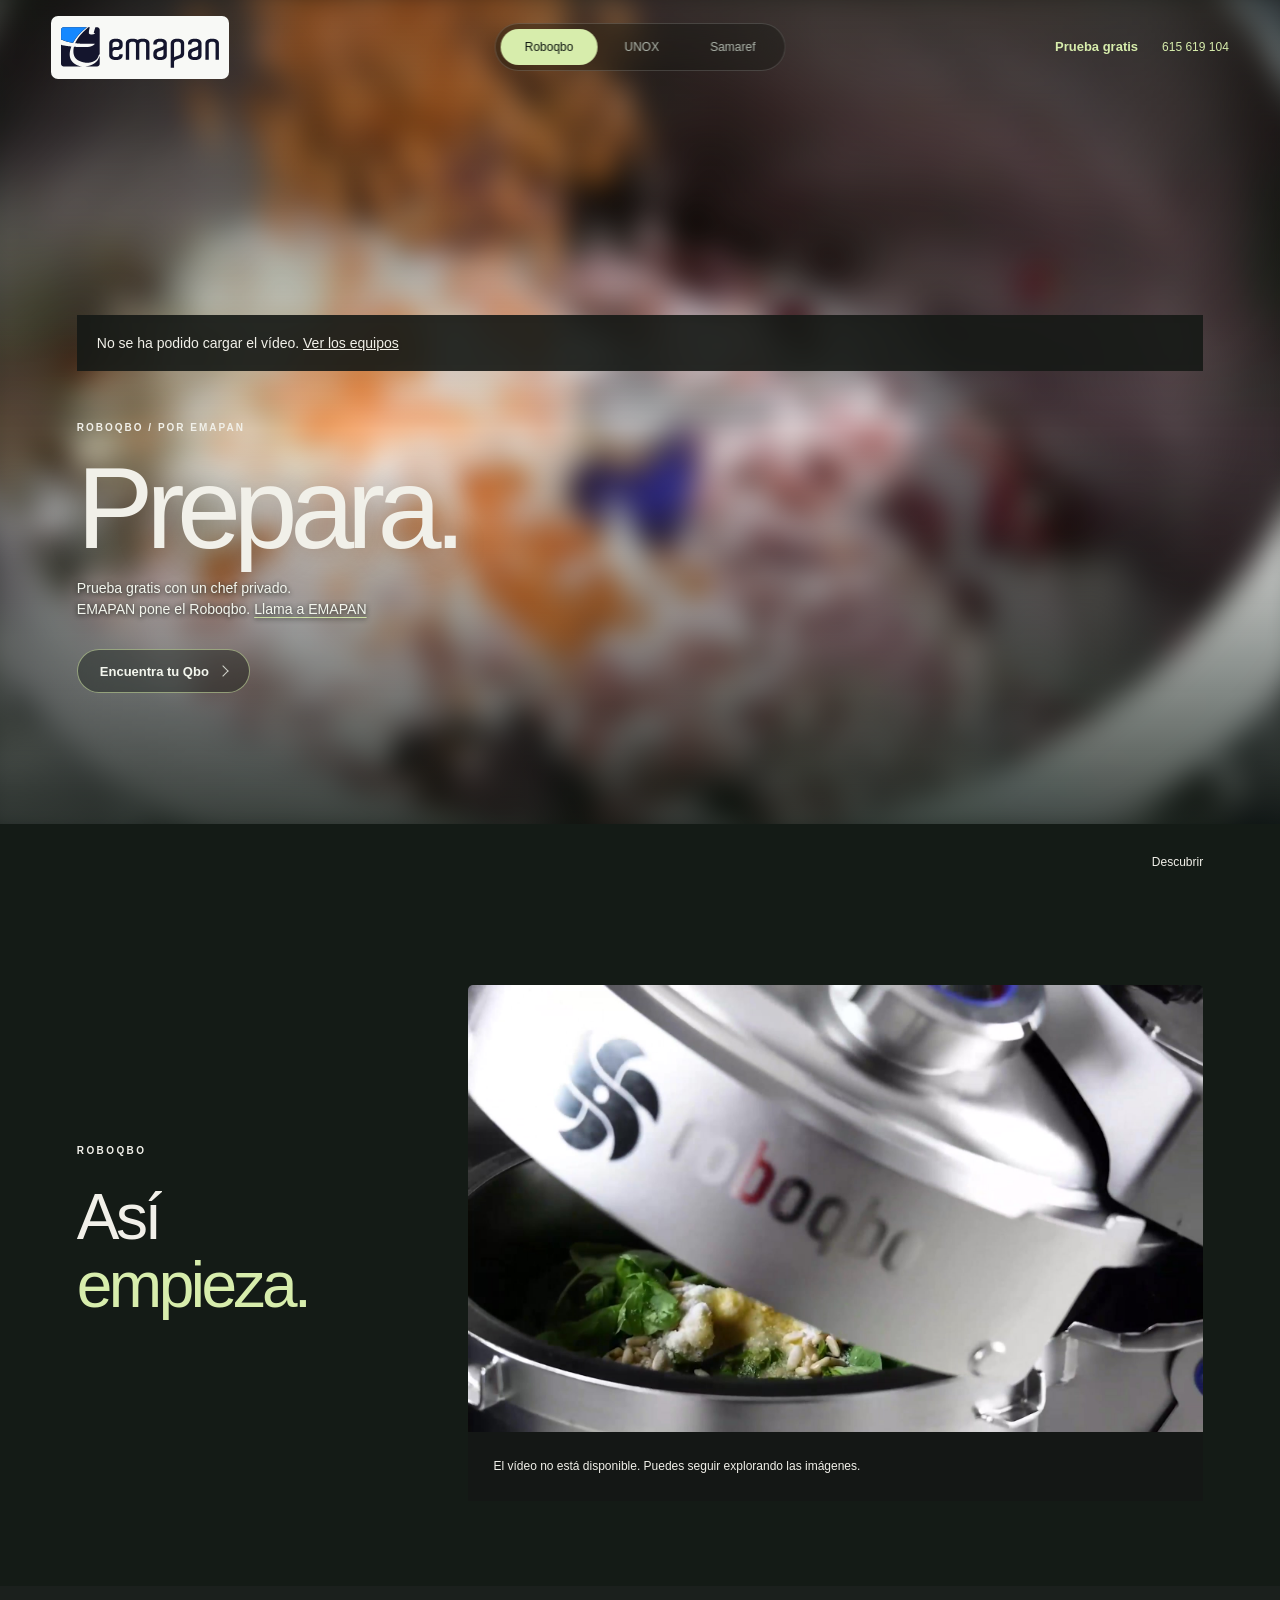
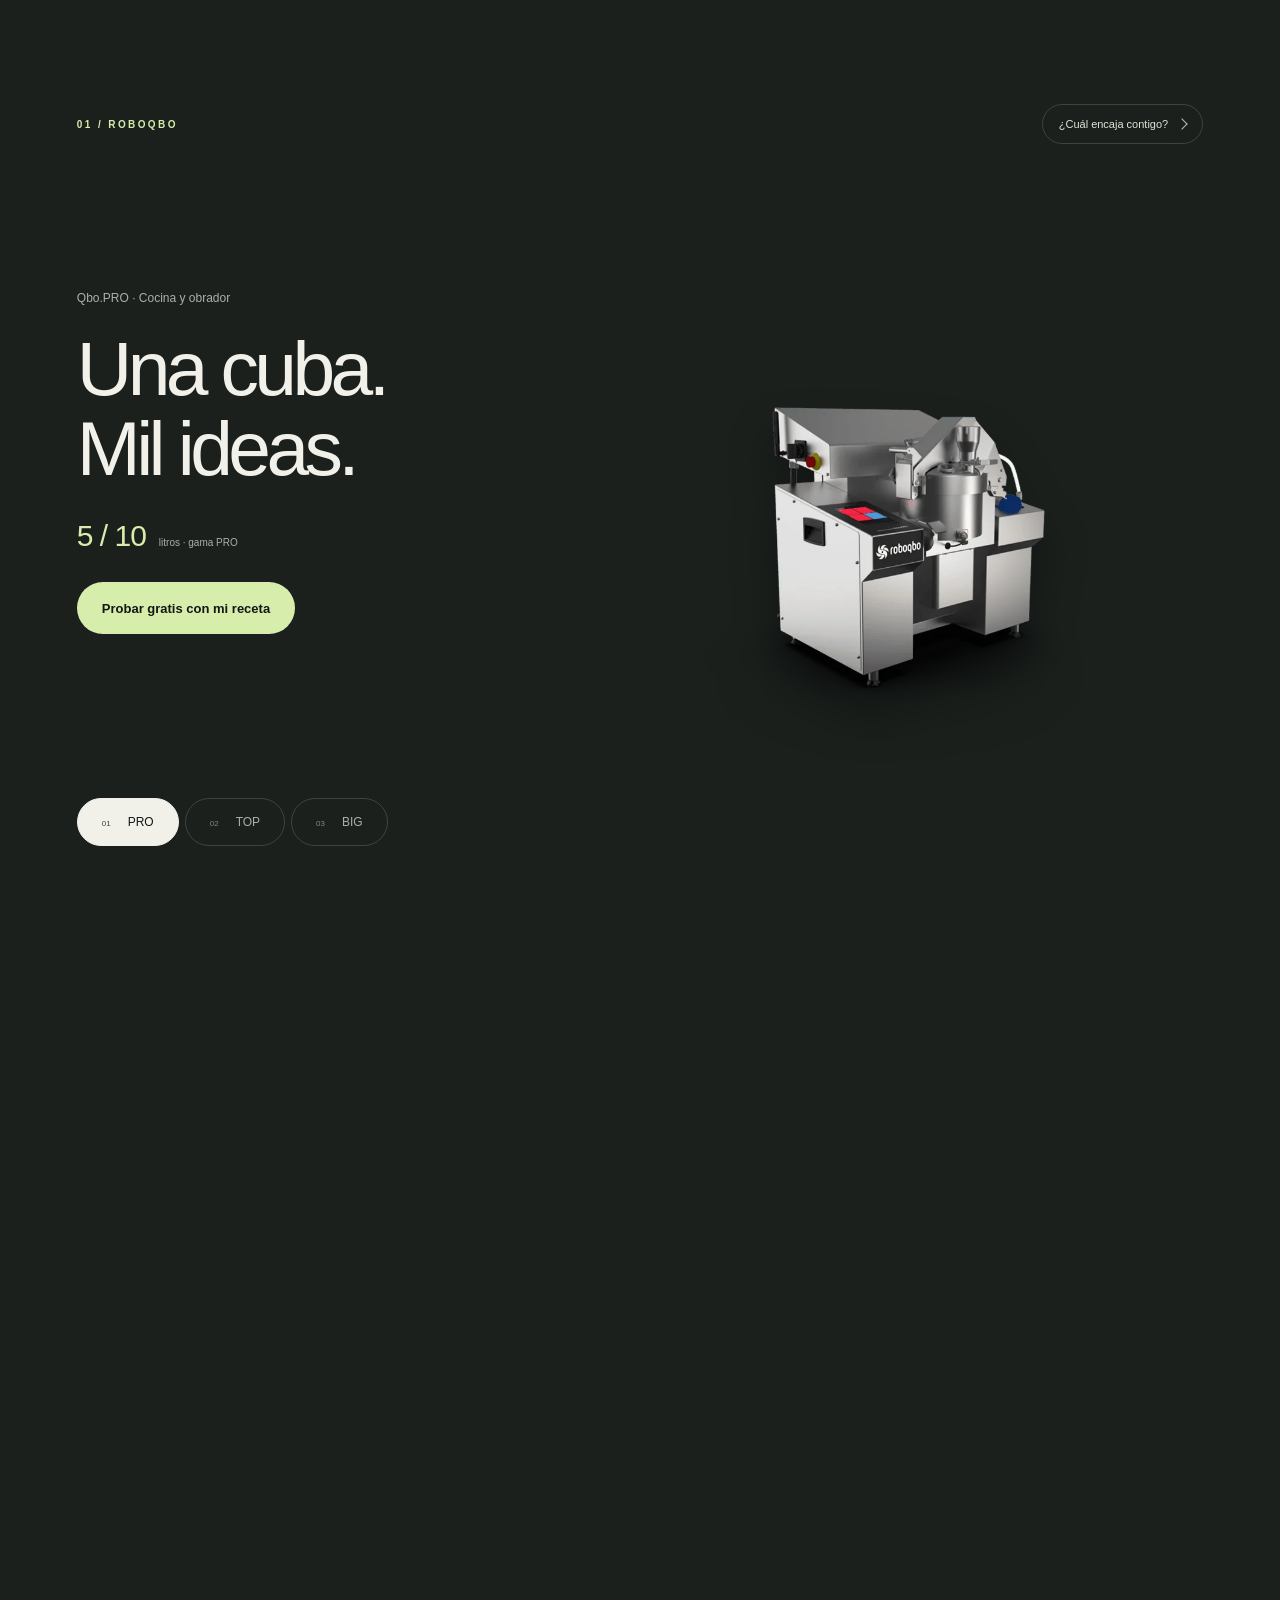
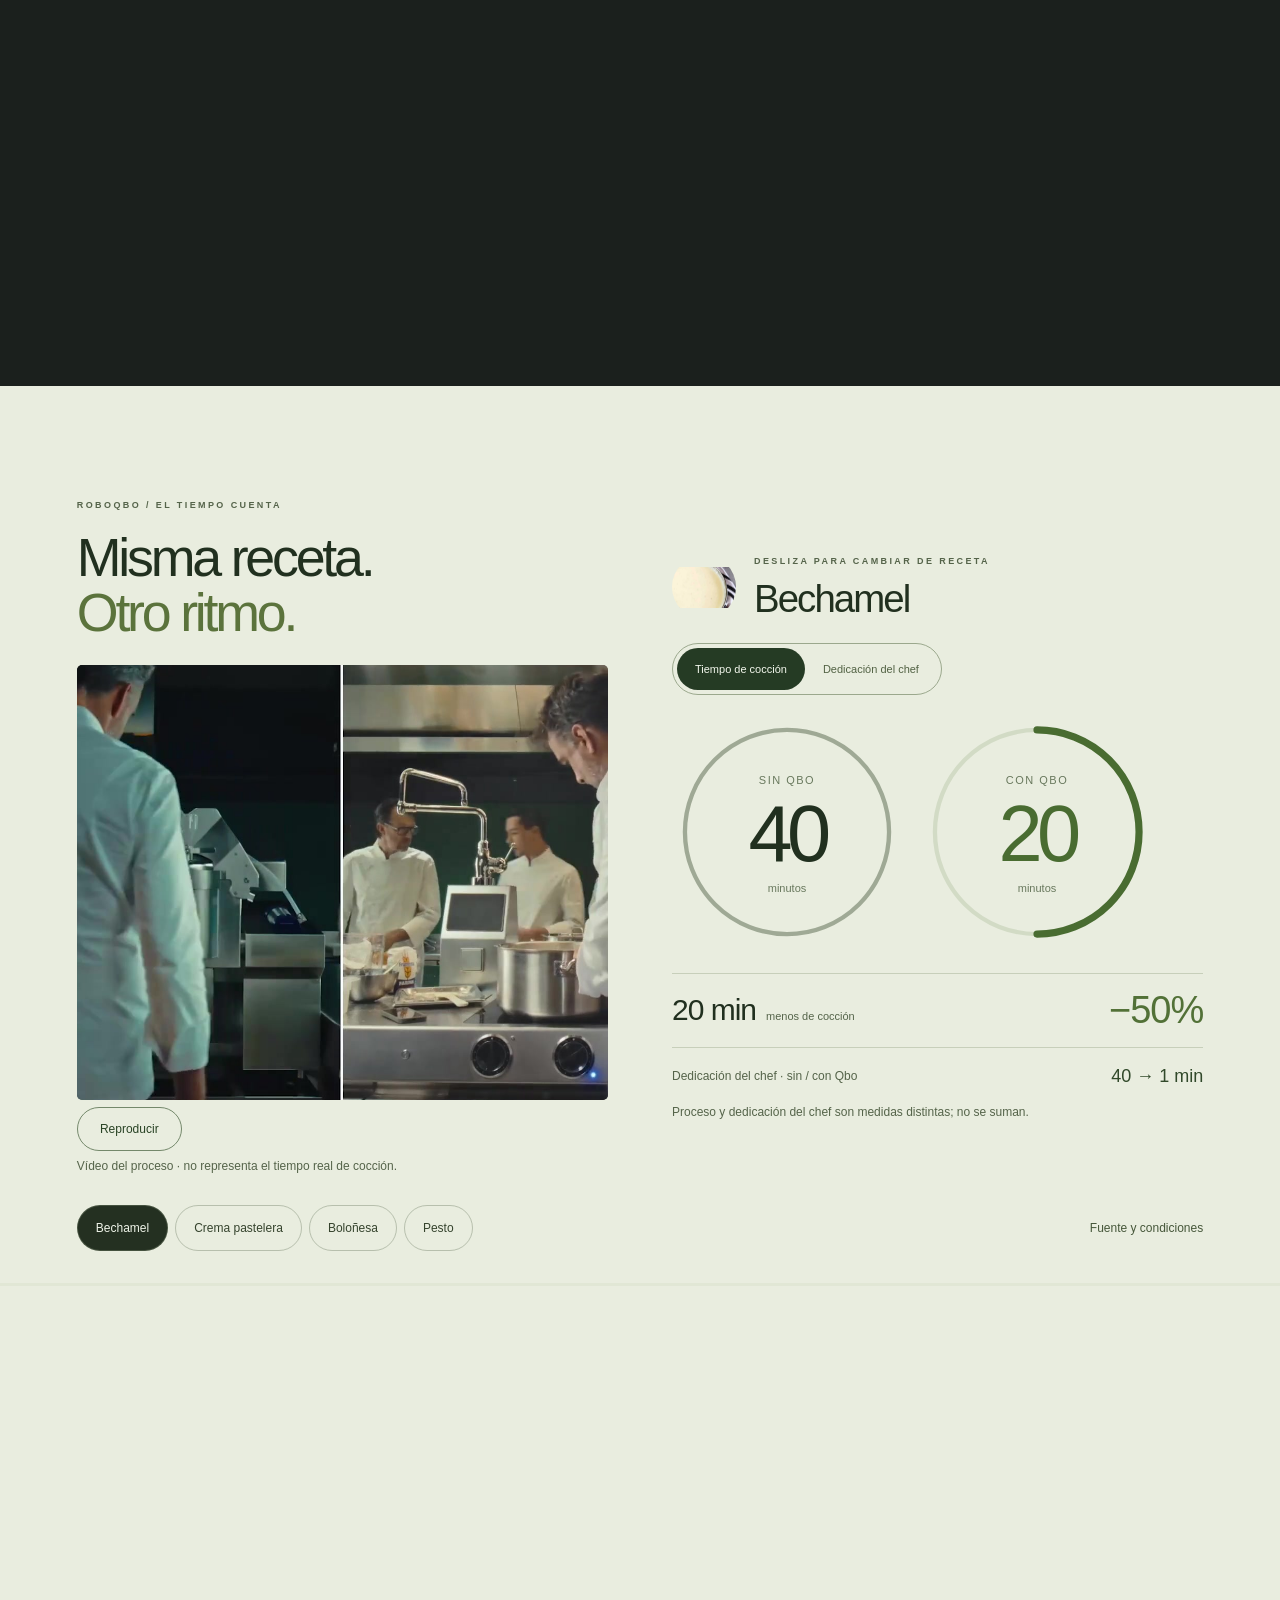
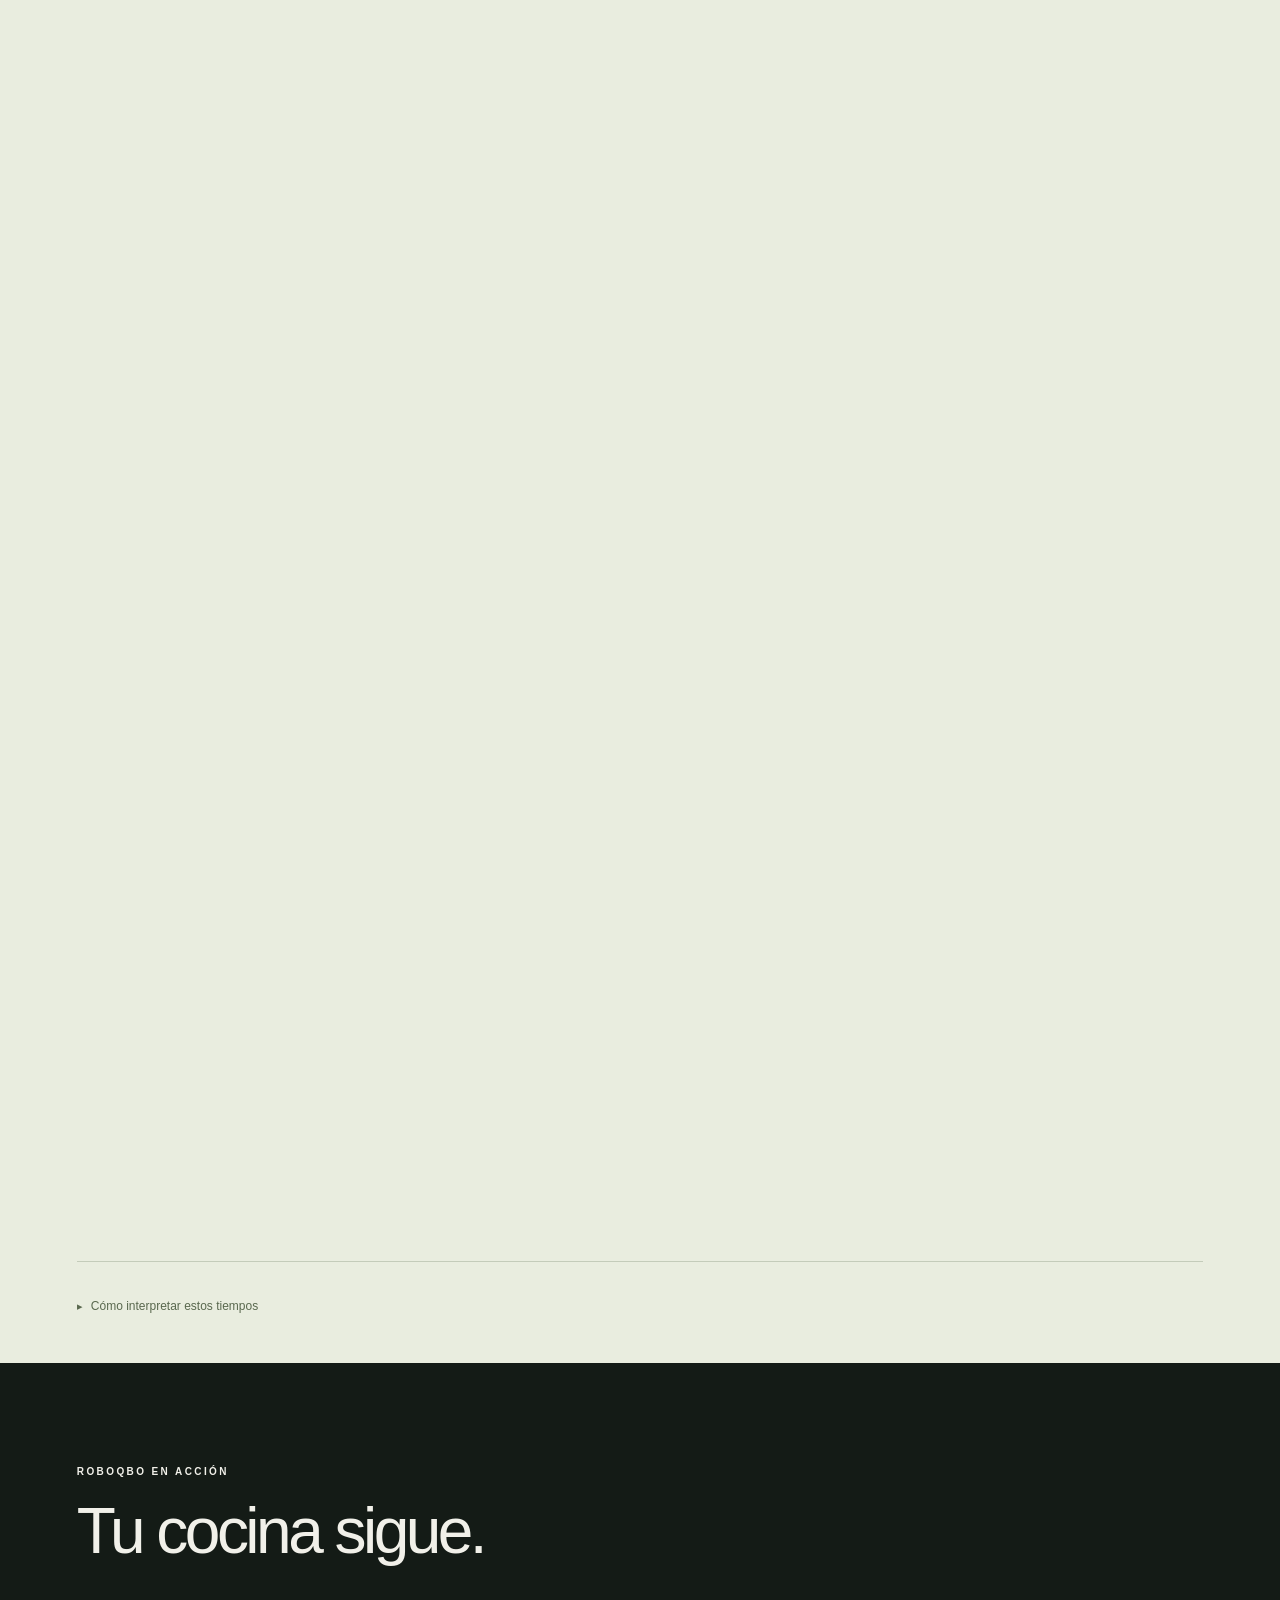
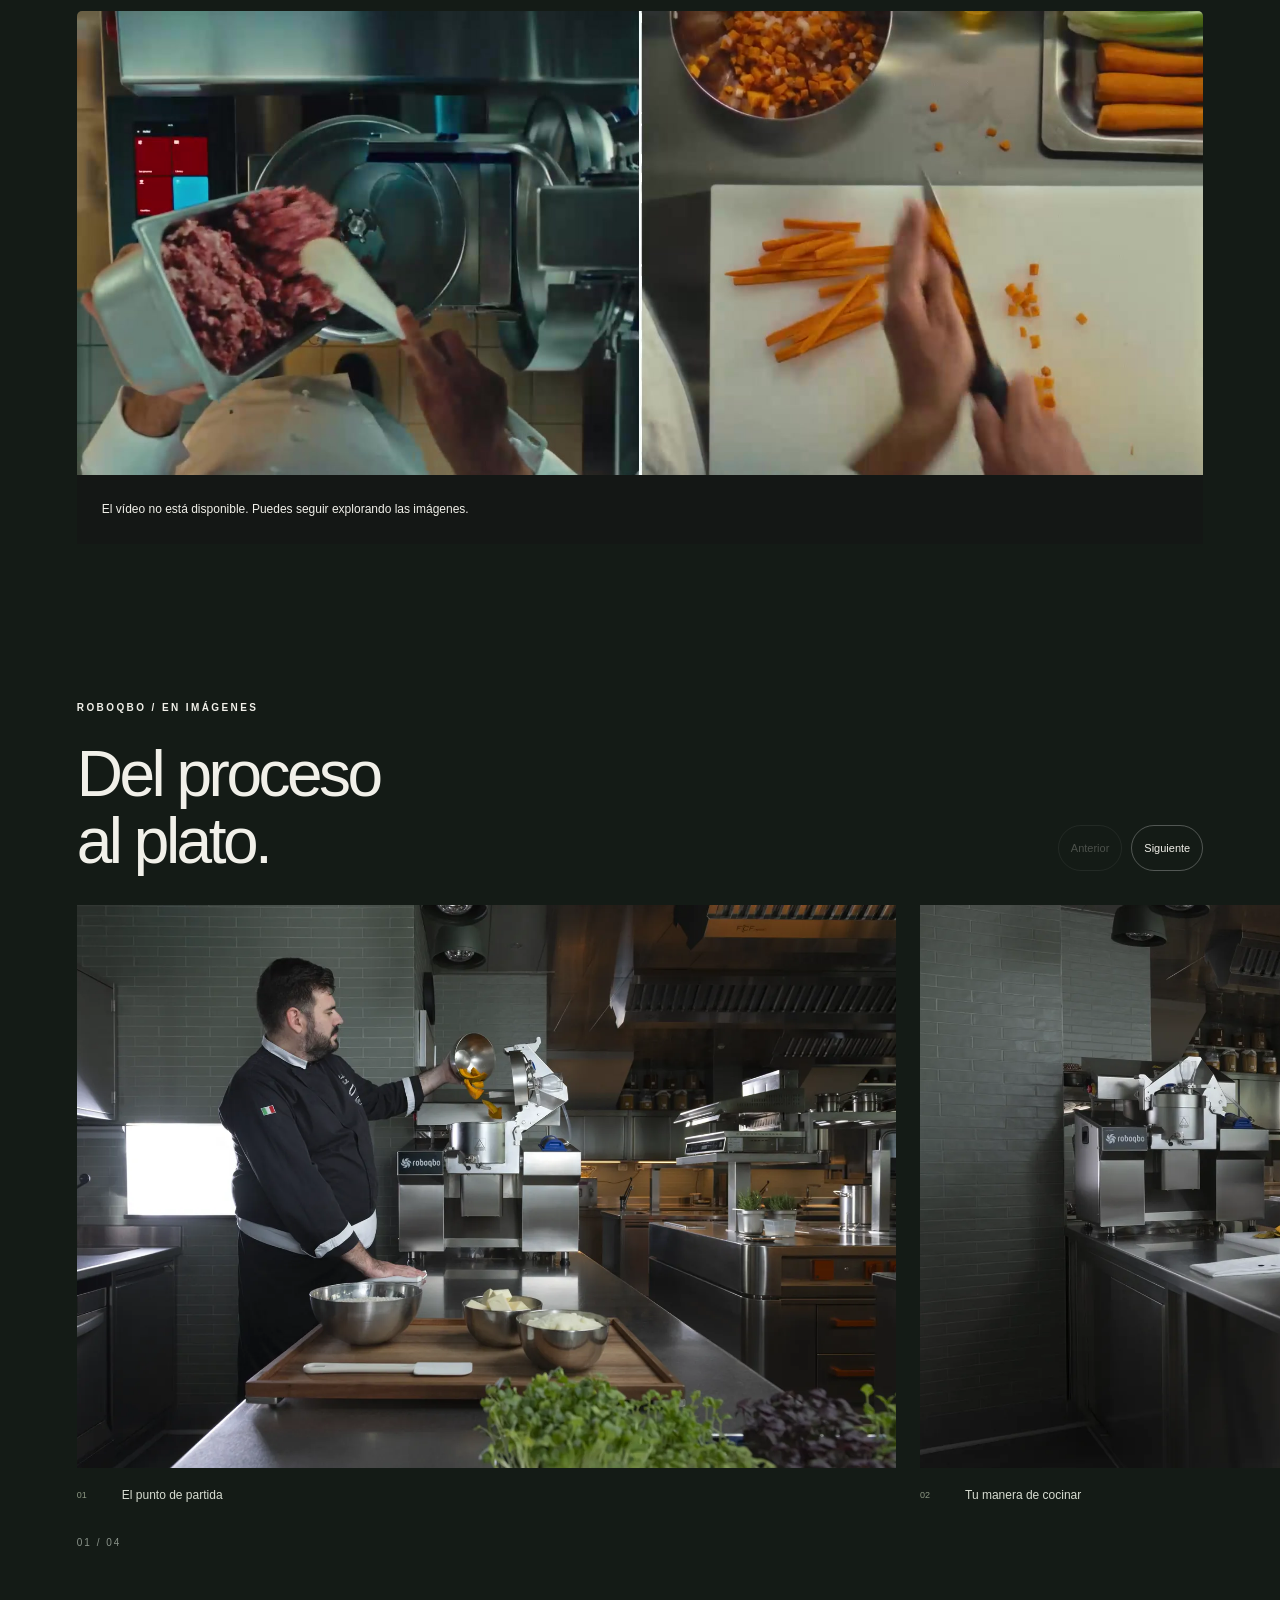
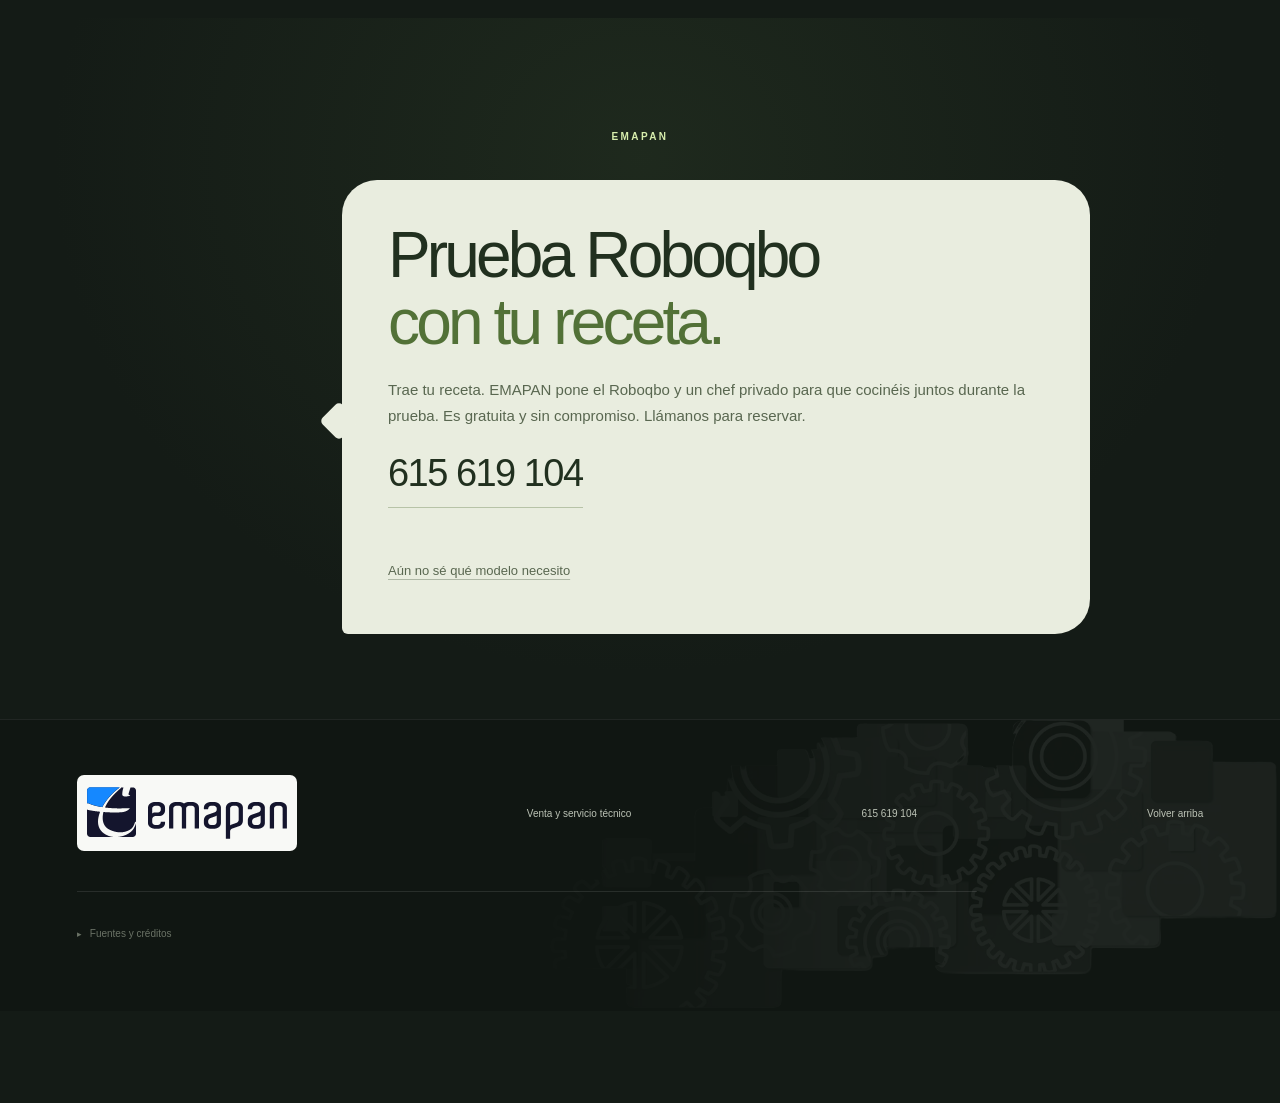
==== commit 98459999: "Presenta a Brasa en el centro al empezar a bajar en Roboqbo" ====
--- a/web/index.html
+++ b/web/index.html
@@ -16,10 +16,10 @@
 <meta name="twitter:image:alt" content="Emapan S.L. SAT · Servicio técnico oficial. Si tu máquina protesta, hablamos su idioma.">
 <meta property="og:url" content="https://www.satemapan.com/">
 <link rel="canonical" href="https://www.satemapan.com/">
-</head><body class="experience-qbo" data-brand="qbo"><a class="skip" href="#equipos">Saltar a los equipos</a><header><a class="logo emapan-signature" href="/" aria-label="EMAPAN · Inicio"><span class="emapan-logo-art" aria-hidden="true"></span></a><nav class="brand-switch" aria-label="Elige tu experiencia"><a href="/" aria-current="page">Roboqbo</a><a href="unox.html" >UNOX</a><a href="samaref.html">Samaref</a></nav><div class="header-actions"><a class="trial-access" href="#contacto" aria-label="Prueba gratis de Roboqbo con un chef profesional"><img src="assets/icons/brasa.svg" alt="" width="27" height="29"><span>Prueba gratis</span></a><a class="header-phone" href="tel:+34615619104">615 619 104 </a></div></header><div class="reading-progress" aria-hidden="true"><span></span></div><main id="inicio"><div class="brand-chapter" data-chapter="qbo"><section class="cinema" id="historia" aria-label="Elaboración con Roboqbo en reproducción continua"><div class="stage">
+</head><body class="experience-qbo" data-brand="qbo"><a class="skip" href="#equipos">Saltar a los equipos</a><header><a class="logo emapan-signature" href="/" aria-label="EMAPAN · Inicio"><span class="emapan-logo-art" aria-hidden="true"></span></a><nav class="brand-switch" aria-label="Elige tu experiencia"><a href="/" aria-current="page">Roboqbo</a><a href="unox.html" >UNOX</a><a href="samaref.html">Samaref</a></nav><div class="header-actions"><a class="trial-access" href="#contacto" aria-label="Prueba gratis de Roboqbo con un chef privado"><span>Prueba gratis</span></a><a class="header-phone" href="tel:+34615619104">615 619 104 </a></div></header><div class="reading-progress" aria-hidden="true"><span></span></div><main id="inicio"><div class="brand-chapter" data-chapter="qbo"><section class="cinema" id="historia" aria-label="Elaboración con Roboqbo en reproducción continua"><div class="stage">
 <video id="story-video" autoplay loop muted playsinline preload="auto" aria-label="Ingredientes, cocinado en Roboqbo y pasta servida"></video><script>/* Variante ligera en móvil o con ahorro de datos; se decide antes de pedir el vídeo. */(function(v){var m=matchMedia("(max-width:760px)").matches||!!(navigator.connection&&navigator.connection.saveData),s=document.createElement("source");v.poster=m?"assets/opt/qbo-story-poster-960.webp":"assets/qbo-story-hd-poster.jpg";s.type="video/mp4";s.src=m?"assets/opt/qbo-story-720.mp4":"assets/opt/qbo-story-1080.mp4";v.appendChild(s)})(document.getElementById("story-video"))</script><div class="shade"></div>
 <div class="film-copy"><span class="eyebrow">ROBOQBO / POR EMAPAN</span><h1 id="film-title">Prepara.</h1>
-  <p class="film-trial">Prueba gratis con un chef profesional.<br>EMAPAN pone el Roboqbo. <a href="tel:+34615619104" aria-label="Llama a EMAPAN al 615 619 104 para reservar la prueba gratuita de Roboqbo">Llama a EMAPAN</a></p>
+  <p class="film-trial">Prueba gratis con un chef privado.<br>EMAPAN pone el Roboqbo. <a href="tel:+34615619104" aria-label="Llama a EMAPAN al 615 619 104 para reservar la prueba gratuita de Roboqbo">Llama a EMAPAN</a></p>
   <button class="hero-finder" type="button" data-finder="hero">Encuentra tu Qbo</button></div>
 <div class="film-controls"><button id="play-film" class="film-play" aria-label="Pausar el vídeo"> Pausar</button><a href="#equipos">Descubrir</a></div>
 <div class="bottom-line"><span id="scroll-hint">ROBOQBO · SIGUE BAJANDO</span><span id="counter">01 / 03</span></div>
@@ -34,18 +34,18 @@
 <button data-qbo="pro" aria-pressed="true"><span class="tab-count">01</span>PRO</button>
 <button data-qbo="top" aria-pressed="false"><span class="tab-count">02</span>TOP</button>
 <button data-qbo="big" aria-pressed="false"><span class="tab-count">03</span>BIG</button>
-</div><span class="model-count" id="qbo-count">01 / 03</span></div><div class="story-track" aria-hidden="true"><span></span></div></div></section><section class="time-journey" id="qbo-tiempos" aria-labelledby="time-title"><div class="time-stage"><div class="time-left"><span class="eyebrow">ROBOQBO / EL TIEMPO CUENTA</span><h2 id="time-title">Misma receta.<br><em>Otro ritmo.</em></h2><div class="texture-film"><video id="texture-video" muted loop playsinline preload="none" poster="assets/new-qbo-bechamel-poster.jpg" aria-label="Bechamel preparada con Roboqbo" data-src="assets/new-qbo-bechamel.mp4"></video><span id="texture-caption" class="film-label">BECHAMEL / PROCESO REAL</span></div><div class="video-control-rail texture-control-rail"><button id="texture-pause" class="media-toggle"> Reproducir</button></div><p class="process-note">Vídeo del proceso · no representa el tiempo real de cocción.</p></div><div class="time-right"><div class="recipe-title"><img id="recipe-image" src="assets/qbo-bechamel.webp" alt="Bechamel"><div><span class="eyebrow">DESLIZA PARA CAMBIAR DE RECETA</span><h3 id="recipe-caption">Bechamel</h3></div></div><div class="metric-switch" aria-label="Medida comparada"><button data-metric="cook" aria-pressed="true">Tiempo de cocción</button><button data-metric="chef" aria-pressed="false">Dedicación del chef</button></div><div class="clocks" aria-live="polite"><div class="clock without"><svg viewBox="0 0 160 160" aria-hidden="true"><circle cx="80" cy="80" r="71"/></svg><div><span>SIN QBO</span><strong id="time-without">40</strong><small>minutos</small></div></div><div class="clock with"><svg viewBox="0 0 160 160" aria-hidden="true"><circle class="clock-track" cx="80" cy="80" r="71"/><circle id="time-arc" pathLength="100" cx="80" cy="80" r="71"/></svg><div><span>CON QBO</span><strong id="time-with">20</strong><small>minutos</small></div></div></div><div class="gain-strip"><div><strong id="time-gain">20 min</strong><span id="gain-label">menos de cocción</span></div><strong id="time-percent">−50%</strong></div><div class="secondary-metric"><span id="secondary-label">Dedicación del chef · sin / con Qbo</span><strong id="secondary-values">40 → 1 min</strong></div><p id="time-insight">Cocción y dedicación son dos medidas distintas; no se suman.</p></div><div class="time-footer"><div class="recipe-tabs" aria-label="Receta para comparar"><button data-recipe="bechamel" aria-pressed="true">Bechamel</button><button data-recipe="custard" aria-pressed="false">Crema pastelera</button><button data-recipe="bolognese" aria-pressed="false">Boloñesa</button><button data-recipe="pesto" aria-pressed="false">Pesto</button></div><a href="#tiempos-fuente">Fuente y condiciones </a></div><div class="time-track"><span></span></div></div></section><div class="time-method" id="tiempos-fuente"><details class="source-note"><summary>Cómo interpretar estos tiempos</summary><p>Referencia publicada por Roboqbo para restauración. «Sin Qbo» es la comparación del fabricante, no una medición realizada por EMAPAN. La página de origen no detalla cantidad, modelo ni protocolo de prueba. Los resultados dependen de la receta, la carga y las condiciones de trabajo. El tiempo del chef forma parte del proceso; no debe sumarse a la cocción. Validaremos tu caso en una demostración.</p><a href="https://www.roboqbo.com/es_es/sectores/restaurantes/qbo-para-restaurantes/" target="_blank" rel="noopener">Consultar la fuente oficial de Roboqbo </a></details></div><section class="workflow-film"><div class="wide-heading"><span class="eyebrow">ROBOQBO EN ACCIÓN</span><h2>Tu cocina sigue.</h2></div><div class="inline-film"><video id="qbo-meet" class="ambient-video" muted loop playsinline preload="none" data-poster="assets/qbo-meet-poster.jpg" data-poster-mobile="assets/opt/qbo-meet-poster-960.webp" aria-label="Comparación del proceso de trabajo con Roboqbo"><source data-src="assets/qbo-meet.mp4" data-src-mobile="assets/opt/qbo-meet-m.mp4" type="video/mp4"></video><div class="video-control-rail"><button class="media-toggle" data-video="qbo-meet" aria-label="Reproducir Comparación del proceso de trabajo con Roboqbo"> Reproducir</button><span class="film-label">VÍDEO DEMOSTRATIVO · NO ES UN CRONÓMETRO DE COCCIÓN</span></div><p class="media-error" hidden>El vídeo no está disponible. Puedes seguir explorando las imágenes.</p></div></section><section class="gallery-section" id="qbo-galeria" aria-labelledby="qbo-galeria-title"><div class="gallery-heading"><div><span class="eyebrow">ROBOQBO / EN IMÁGENES</span><h2 id="qbo-galeria-title">Del proceso<br>al plato.</h2></div><div class="gallery-controls"><span>Desliza hacia la izquierda</span><button class="gallery-arrow" data-direction="-1" aria-label="Imagen anterior de ROBOQBO">Anterior</button><button class="gallery-arrow" data-direction="1" aria-label="Siguiente imagen de ROBOQBO">Siguiente</button></div></div><div class="gallery-rail" tabindex="0" role="region" aria-label="Galería horizontal de ROBOQBO" data-lenis-prevent><figure class="gallery-card"><img src="assets/opt/qbo-chef-pour-800.webp" srcset="assets/opt/qbo-chef-pour-800.webp 800w, assets/opt/qbo-chef-pour-1600.webp 1600w" sizes="(max-width:760px) 85vw, 64vw" alt="Chef incorporando ingredientes a Roboqbo" loading="lazy" decoding="async"><figcaption><span>01</span>El punto de partida</figcaption></figure><figure class="gallery-card"><img src="assets/opt/qbo-chef-prep-800.webp" srcset="assets/opt/qbo-chef-prep-800.webp 800w, assets/opt/qbo-chef-prep-1600.webp 1600w" sizes="(max-width:760px) 85vw, 64vw" alt="Chef preparando ingredientes junto a Roboqbo" loading="lazy" decoding="async"><figcaption><span>02</span>Tu manera de cocinar</figcaption></figure><figure class="gallery-card"><img src="assets/opt/qbo-detail-hq-800.webp" srcset="assets/opt/qbo-detail-hq-800.webp 800w, assets/opt/qbo-detail-hq-1600.webp 1600w" sizes="(max-width:760px) 85vw, 64vw" alt="Detalle de preparación con Roboqbo" loading="lazy" decoding="async"><figcaption><span>03</span>El cuidado del detalle</figcaption></figure><figure class="gallery-card"><img src="assets/opt/qbo-kitchen-wide-hq-800.webp" srcset="assets/opt/qbo-kitchen-wide-hq-800.webp 800w, assets/opt/qbo-kitchen-wide-hq-1600.webp 1600w" sizes="(max-width:760px) 85vw, 64vw" alt="Platos preparados junto a Roboqbo" loading="lazy" decoding="async"><figcaption><span>04</span>Del proceso al plato</figcaption></figure></div><div class="gallery-position" aria-live="polite">01 / 04</div></section></div><section class="contact-finale" id="contacto"><span class="eyebrow">EMAPAN</span><div class="finale-conversation"><div class="finale-mascot-slot" aria-hidden="true"></div><div class="finale-speech"><h2>Prueba Roboqbo<br><em>con tu receta.</em></h2><p>Trae tu receta. EMAPAN pone el Roboqbo y un chef profesional para que cocinéis juntos durante la prueba. Es gratuita y sin compromiso. Llámanos para reservar.</p><a class="contact-number" href="tel:+34615619104" aria-label="Llamar a EMAPAN al 615 619 104 para reservar la prueba gratuita">615 619 104</a><button class="finale-finder" type="button" data-finder="final">Aún no sé qué modelo necesito</button></div></div></section></main><footer><a class="logo emapan-signature" href="/" aria-label="EMAPAN · Inicio"><span class="emapan-logo-art" aria-hidden="true"></span></a><span>Venta y servicio técnico</span><a href="tel:+34615619104">615 619 104</a><a href="#inicio">Volver arriba </a><details class="site-credits"><summary>Fuentes y créditos</summary><p>Vídeos oficiales y fotografías de Roboqbo y UNOX. El recorte existente de Qbo.BIG fue asistido por IA; no se ha generado nuevo material con IA. Mascota vectorial animada a partir de la referencia visual aportada por el cliente. Las imágenes de procesos no representan su duración real. Comparativas publicadas por Roboqbo: consultar sus condiciones junto a los tiempos. Desplazamiento Lenis, botones adaptados de Magic UI e iconos Feather, con licencias MIT conservadas.</p></details></footer><aside class="brasa-guide" aria-label="Brasa, tu guía visual"><div class="guide-bubble" id="guide-bubble" hidden><div class="guide-bubble-top"><span>BRASA · TU GUÍA</span><button id="guide-mute" aria-label="Silenciar a Brasa">Cerrar</button></div><p id="guide-message"></p></div><button class="brasa-button" aria-label="Ver la pista de Brasa" aria-controls="guide-bubble" aria-expanded="false"><svg viewBox="0 0 100 108" aria-hidden="true"><ellipse class="jelly-shadow" cx="50" cy="101" rx="30" ry="3"/><g class="jelly-body"><path d="M49 8 C76 5 94 27 93 52 C93 78 77 96 51 96 C25 97 8 81 7 57 C6 31 22 11 49 8Z" fill="#f4f5ee"/><path class="jelly-shine" d="M22 39 C25 25 35 18 46 17" fill="none" stroke="#fff" stroke-width="3" stroke-linecap="round" opacity=".6"/><g class="jelly-eyes" fill="#141b19"><rect x="42" y="29" width="11" height="25" rx="6" transform="rotate(-28 47 41)"/><rect x="64" y="21" width="9" height="23" rx="5" transform="rotate(-28 68 33)"/></g></g></svg></button></aside><div class="contact-dock"><button class="dock-finder" type="button" data-finder="dock"><span class="dock-brasa"><svg viewBox="0 0 100 108" aria-hidden="true"><path d="M49 8 C76 5 94 27 93 52 C93 78 77 96 51 96 C25 97 8 81 7 57 C6 31 22 11 49 8Z" fill="#f4f5ee"/><g fill="#141b19"><rect x="42" y="29" width="11" height="25" rx="6" transform="rotate(-28 47 41)"/><rect x="64" y="21" width="9" height="23" rx="5" transform="rotate(-28 68 33)"/></g></svg></span><span class="dock-text"><b id="dock-title">Encuentra tu Qbo</b><small id="dock-sub">En 2 preguntas</small></span></button><a class="dock-contact" href="#contacto">Contacto</a></div><dialog id="trial-dialog" aria-labelledby="trial-title" aria-describedby="trial-copy">
+</div><span class="model-count" id="qbo-count">01 / 03</span></div><div class="story-track" aria-hidden="true"><span></span></div></div></section><section class="time-journey" id="qbo-tiempos" aria-labelledby="time-title"><div class="time-stage"><div class="time-left"><span class="eyebrow">ROBOQBO / EL TIEMPO CUENTA</span><h2 id="time-title">Misma receta.<br><em>Otro ritmo.</em></h2><div class="texture-film"><video id="texture-video" muted loop playsinline preload="none" poster="assets/new-qbo-bechamel-poster.jpg" aria-label="Bechamel preparada con Roboqbo" data-src="assets/new-qbo-bechamel.mp4"></video><span id="texture-caption" class="film-label">BECHAMEL / PROCESO REAL</span></div><div class="video-control-rail texture-control-rail"><button id="texture-pause" class="media-toggle"> Reproducir</button></div><p class="process-note">Vídeo del proceso · no representa el tiempo real de cocción.</p></div><div class="time-right"><div class="recipe-title"><img id="recipe-image" src="assets/qbo-bechamel.webp" alt="Bechamel"><div><span class="eyebrow">DESLIZA PARA CAMBIAR DE RECETA</span><h3 id="recipe-caption">Bechamel</h3></div></div><div class="metric-switch" aria-label="Medida comparada"><button data-metric="cook" aria-pressed="true">Tiempo de cocción</button><button data-metric="chef" aria-pressed="false">Dedicación del chef</button></div><div class="clocks" aria-live="polite"><div class="clock without"><svg viewBox="0 0 160 160" aria-hidden="true"><circle cx="80" cy="80" r="71"/></svg><div><span>SIN QBO</span><strong id="time-without">40</strong><small>minutos</small></div></div><div class="clock with"><svg viewBox="0 0 160 160" aria-hidden="true"><circle class="clock-track" cx="80" cy="80" r="71"/><circle id="time-arc" pathLength="100" cx="80" cy="80" r="71"/></svg><div><span>CON QBO</span><strong id="time-with">20</strong><small>minutos</small></div></div></div><div class="gain-strip"><div><strong id="time-gain">20 min</strong><span id="gain-label">menos de cocción</span></div><strong id="time-percent">−50%</strong></div><div class="secondary-metric"><span id="secondary-label">Dedicación del chef · sin / con Qbo</span><strong id="secondary-values">40 → 1 min</strong></div><p id="time-insight">Cocción y dedicación son dos medidas distintas; no se suman.</p></div><div class="time-footer"><div class="recipe-tabs" aria-label="Receta para comparar"><button data-recipe="bechamel" aria-pressed="true">Bechamel</button><button data-recipe="custard" aria-pressed="false">Crema pastelera</button><button data-recipe="bolognese" aria-pressed="false">Boloñesa</button><button data-recipe="pesto" aria-pressed="false">Pesto</button></div><a href="#tiempos-fuente">Fuente y condiciones </a></div><div class="time-track"><span></span></div></div></section><div class="time-method" id="tiempos-fuente"><details class="source-note"><summary>Cómo interpretar estos tiempos</summary><p>Referencia publicada por Roboqbo para restauración. «Sin Qbo» es la comparación del fabricante, no una medición realizada por EMAPAN. La página de origen no detalla cantidad, modelo ni protocolo de prueba. Los resultados dependen de la receta, la carga y las condiciones de trabajo. El tiempo del chef forma parte del proceso; no debe sumarse a la cocción. Validaremos tu caso en una demostración.</p><a href="https://www.roboqbo.com/es_es/sectores/restaurantes/qbo-para-restaurantes/" target="_blank" rel="noopener">Consultar la fuente oficial de Roboqbo </a></details></div><section class="workflow-film"><div class="wide-heading"><span class="eyebrow">ROBOQBO EN ACCIÓN</span><h2>Tu cocina sigue.</h2></div><div class="inline-film"><video id="qbo-meet" class="ambient-video" muted loop playsinline preload="none" data-poster="assets/qbo-meet-poster.jpg" data-poster-mobile="assets/opt/qbo-meet-poster-960.webp" aria-label="Comparación del proceso de trabajo con Roboqbo"><source data-src="assets/qbo-meet.mp4" data-src-mobile="assets/opt/qbo-meet-m.mp4" type="video/mp4"></video><div class="video-control-rail"><button class="media-toggle" data-video="qbo-meet" aria-label="Reproducir Comparación del proceso de trabajo con Roboqbo"> Reproducir</button><span class="film-label">VÍDEO DEMOSTRATIVO · NO ES UN CRONÓMETRO DE COCCIÓN</span></div><p class="media-error" hidden>El vídeo no está disponible. Puedes seguir explorando las imágenes.</p></div></section><section class="gallery-section" id="qbo-galeria" aria-labelledby="qbo-galeria-title"><div class="gallery-heading"><div><span class="eyebrow">ROBOQBO / EN IMÁGENES</span><h2 id="qbo-galeria-title">Del proceso<br>al plato.</h2></div><div class="gallery-controls"><span>Desliza hacia la izquierda</span><button class="gallery-arrow" data-direction="-1" aria-label="Imagen anterior de ROBOQBO">Anterior</button><button class="gallery-arrow" data-direction="1" aria-label="Siguiente imagen de ROBOQBO">Siguiente</button></div></div><div class="gallery-rail" tabindex="0" role="region" aria-label="Galería horizontal de ROBOQBO" data-lenis-prevent><figure class="gallery-card"><img src="assets/opt/qbo-chef-pour-800.webp" srcset="assets/opt/qbo-chef-pour-800.webp 800w, assets/opt/qbo-chef-pour-1600.webp 1600w" sizes="(max-width:760px) 85vw, 64vw" alt="Chef incorporando ingredientes a Roboqbo" loading="lazy" decoding="async"><figcaption><span>01</span>El punto de partida</figcaption></figure><figure class="gallery-card"><img src="assets/opt/qbo-chef-prep-800.webp" srcset="assets/opt/qbo-chef-prep-800.webp 800w, assets/opt/qbo-chef-prep-1600.webp 1600w" sizes="(max-width:760px) 85vw, 64vw" alt="Chef preparando ingredientes junto a Roboqbo" loading="lazy" decoding="async"><figcaption><span>02</span>Tu manera de cocinar</figcaption></figure><figure class="gallery-card"><img src="assets/opt/qbo-detail-hq-800.webp" srcset="assets/opt/qbo-detail-hq-800.webp 800w, assets/opt/qbo-detail-hq-1600.webp 1600w" sizes="(max-width:760px) 85vw, 64vw" alt="Detalle de preparación con Roboqbo" loading="lazy" decoding="async"><figcaption><span>03</span>El cuidado del detalle</figcaption></figure><figure class="gallery-card"><img src="assets/opt/qbo-kitchen-wide-hq-800.webp" srcset="assets/opt/qbo-kitchen-wide-hq-800.webp 800w, assets/opt/qbo-kitchen-wide-hq-1600.webp 1600w" sizes="(max-width:760px) 85vw, 64vw" alt="Platos preparados junto a Roboqbo" loading="lazy" decoding="async"><figcaption><span>04</span>Del proceso al plato</figcaption></figure></div><div class="gallery-position" aria-live="polite">01 / 04</div></section></div><section class="contact-finale" id="contacto"><span class="eyebrow">EMAPAN</span><div class="finale-conversation"><div class="finale-mascot-slot" aria-hidden="true"></div><div class="finale-speech"><h2>Prueba Roboqbo<br><em>con tu receta.</em></h2><p>Trae tu receta. EMAPAN pone el Roboqbo y un chef privado para que cocinéis juntos durante la prueba. Es gratuita y sin compromiso. Llámanos para reservar.</p><a class="contact-number" href="tel:+34615619104" aria-label="Llamar a EMAPAN al 615 619 104 para reservar la prueba gratuita">615 619 104</a><button class="finale-finder" type="button" data-finder="final">Aún no sé qué modelo necesito</button></div></div></section></main><footer><a class="logo emapan-signature" href="/" aria-label="EMAPAN · Inicio"><span class="emapan-logo-art" aria-hidden="true"></span></a><span>Venta y servicio técnico</span><a href="tel:+34615619104">615 619 104</a><a href="#inicio">Volver arriba </a><details class="site-credits"><summary>Fuentes y créditos</summary><p>Vídeos oficiales y fotografías de Roboqbo y UNOX. El recorte existente de Qbo.BIG fue asistido por IA; no se ha generado nuevo material con IA. Mascota vectorial animada a partir de la referencia visual aportada por el cliente. Las imágenes de procesos no representan su duración real. Comparativas publicadas por Roboqbo: consultar sus condiciones junto a los tiempos. Desplazamiento Lenis, botones adaptados de Magic UI e iconos Feather, con licencias MIT conservadas.</p></details></footer><aside class="brasa-guide" aria-label="Brasa, tu guía visual"><div class="guide-bubble" id="guide-bubble" hidden><div class="guide-bubble-top"><span>BRASA · TU GUÍA</span><button id="guide-mute" aria-label="Silenciar a Brasa">Cerrar</button></div><p id="guide-message"></p></div><button class="brasa-button" aria-label="Ver la pista de Brasa" aria-controls="guide-bubble" aria-expanded="false"><svg viewBox="0 0 100 108" aria-hidden="true"><ellipse class="jelly-shadow" cx="50" cy="101" rx="30" ry="3"/><g class="jelly-body"><path d="M49 8 C76 5 94 27 93 52 C93 78 77 96 51 96 C25 97 8 81 7 57 C6 31 22 11 49 8Z" fill="#f4f5ee"/><path class="jelly-shine" d="M22 39 C25 25 35 18 46 17" fill="none" stroke="#fff" stroke-width="3" stroke-linecap="round" opacity=".6"/><g class="jelly-eyes" fill="#141b19"><rect x="42" y="29" width="11" height="25" rx="6" transform="rotate(-28 47 41)"/><rect x="64" y="21" width="9" height="23" rx="5" transform="rotate(-28 68 33)"/></g></g></svg></button></aside><div class="contact-dock"><button class="dock-finder" type="button" data-finder="dock"><span class="dock-brasa"><svg viewBox="0 0 100 108" aria-hidden="true"><path d="M49 8 C76 5 94 27 93 52 C93 78 77 96 51 96 C25 97 8 81 7 57 C6 31 22 11 49 8Z" fill="#f4f5ee"/><g fill="#141b19"><rect x="42" y="29" width="11" height="25" rx="6" transform="rotate(-28 47 41)"/><rect x="64" y="21" width="9" height="23" rx="5" transform="rotate(-28 68 33)"/></g></svg></span><span class="dock-text"><b id="dock-title">Encuentra tu Qbo</b><small id="dock-sub">En 2 preguntas</small></span></button><a class="dock-contact" href="#contacto">Contacto</a></div><dialog id="trial-dialog" aria-labelledby="trial-title" aria-describedby="trial-copy">
   <button class="close" type="button" aria-label="Cerrar la presentación de Brasa">Cerrar</button>
   <img class="trial-host" src="assets/icons/brasa.svg" width="80" height="86" alt="">
   <span class="eyebrow">BRASA · EMAPAN</span>
-  <h2 id="trial-title">Prueba Roboqbo<br><em>con tu receta.</em></h2>
-  <p id="trial-copy">¿Cocinamos? En EMAPAN ponemos la máquina y un chef profesional para tu demostración. La prueba es gratis y sin compromiso. Llámanos para reservar.</p>
+  <h2 id="trial-title">Prueba Roboqbo<br><em>gratis.</em></h2>
+  <p id="trial-copy">Llama a EMAPAN para reservar tu prueba gratis con un chef privado. Nosotros ponemos la máquina durante la demostración. Tú traes tu receta, sin compromiso.</p>
   <a class="trial-call" href="tel:+34615619104"><span>Llamar a EMAPAN</span><strong>615 619 104</strong></a>
   <div class="trial-tools">
     <button type="button" id="trial-voice" hidden>Escuchar a Brasa</button>
     <button class="guide-setting" id="guide-setting" aria-pressed="true">Mascota <span></span></button>
   </div>
-  <audio id="trial-audio" preload="none" src="assets/brasa-prueba.mp3"></audio>
+  <audio id="trial-audio" preload="none" src="assets/brasa-prueba-chef.mp3"></audio>
   <p class="trial-status" role="status"></p>
 </dialog>
-<dialog id="demo-dialog" aria-labelledby="contact-title"><button class="close" aria-label="Cerrar mensaje">Cerrar</button><span class="eyebrow">EMAPAN · HABLEMOS</span><h2 id="contact-title">Tu prueba gratis.<br><em>Sin compromiso.</em></h2><p>EMAPAN pone el Roboqbo y un chef profesional durante la prueba. Trae tu receta y llama para reservar.</p><a class="dialog-phone" href="tel:+34615619104">Llamar al 615 619 104</a><form id="contact-form"><input id="interest" name="equipment" type="hidden"><dl class="contact-context" id="contact-context"></dl><fieldset class="contact-intent"><legend>¿Qué necesitas?</legend><div class="chip-row"><label class="chip"><input type="radio" name="intent" value="demo" checked><span>Prueba gratis</span></label><label class="chip"><input type="radio" name="intent" value="presupuesto"><span>Presupuesto</span></label><label class="chip"><input type="radio" name="intent" value="asesoramiento"><span>Asesoramiento</span></label></div></fieldset><label>Tu nombre <small>(opcional)</small><input id="contact-name" autocomplete="given-name" maxlength="80" placeholder="¿Cómo te llamas?"></label><label>Tu receta o idea <small>(opcional)</small><textarea id="contact-idea" maxlength="600" rows="3" placeholder="Me gustaría probar…"></textarea></label><a id="send-message" class="pill" target="_blank" rel="noopener" href="https://wa.me/34615619104">Continuar en WhatsApp </a><p class="message-note">Se abrirá WhatsApp con tu mensaje preparado. Tú confirmas el envío.</p></form></dialog><dialog id="finder-dialog" class="finder" aria-labelledby="finder-title"><div class="finder-top"><span class="finder-host"><svg viewBox="0 0 100 108" aria-hidden="true"><path d="M49 8 C76 5 94 27 93 52 C93 78 77 96 51 96 C25 97 8 81 7 57 C6 31 22 11 49 8Z" fill="#f4f5ee"/><g fill="#141b19"><rect x="42" y="29" width="11" height="25" rx="6" transform="rotate(-28 47 41)"/><rect x="64" y="21" width="9" height="23" rx="5" transform="rotate(-28 68 33)"/></g></svg></span><span class="eyebrow" id="finder-title">BRASA · TE AYUDA A ELEGIR</span><button class="close finder-close" type="button" aria-label="Cerrar el selector">Cerrar</button></div><div class="finder-progress" aria-hidden="true"><span></span></div><div class="finder-body" id="finder-body"></div></dialog><script src="vendor/lenis.min.js"></script><script src="cinema.js"></script><script src="homeboard.js"></script><script src="brand-motion.js"></script><script src="guide-experience.js"></script><script src="analytics.js"></script><script src="evolution.js"></script></body></html>+<dialog id="demo-dialog" aria-labelledby="contact-title"><button class="close" aria-label="Cerrar mensaje">Cerrar</button><span class="eyebrow">EMAPAN · HABLEMOS</span><h2 id="contact-title">Tu prueba gratis.<br><em>Sin compromiso.</em></h2><p>EMAPAN pone el Roboqbo y un chef privado durante la prueba. Trae tu receta y llama para reservar.</p><a class="dialog-phone" href="tel:+34615619104">Llamar al 615 619 104</a><form id="contact-form"><input id="interest" name="equipment" type="hidden"><dl class="contact-context" id="contact-context"></dl><fieldset class="contact-intent"><legend>¿Qué necesitas?</legend><div class="chip-row"><label class="chip"><input type="radio" name="intent" value="demo" checked><span>Prueba gratis</span></label><label class="chip"><input type="radio" name="intent" value="presupuesto"><span>Presupuesto</span></label><label class="chip"><input type="radio" name="intent" value="asesoramiento"><span>Asesoramiento</span></label></div></fieldset><label>Tu nombre <small>(opcional)</small><input id="contact-name" autocomplete="given-name" maxlength="80" placeholder="¿Cómo te llamas?"></label><label>Tu receta o idea <small>(opcional)</small><textarea id="contact-idea" maxlength="600" rows="3" placeholder="Me gustaría probar…"></textarea></label><a id="send-message" class="pill" target="_blank" rel="noopener" href="https://wa.me/34615619104">Continuar en WhatsApp </a><p class="message-note">Se abrirá WhatsApp con tu mensaje preparado. Tú confirmas el envío.</p></form></dialog><dialog id="finder-dialog" class="finder" aria-labelledby="finder-title"><div class="finder-top"><span class="finder-host"><svg viewBox="0 0 100 108" aria-hidden="true"><path d="M49 8 C76 5 94 27 93 52 C93 78 77 96 51 96 C25 97 8 81 7 57 C6 31 22 11 49 8Z" fill="#f4f5ee"/><g fill="#141b19"><rect x="42" y="29" width="11" height="25" rx="6" transform="rotate(-28 47 41)"/><rect x="64" y="21" width="9" height="23" rx="5" transform="rotate(-28 68 33)"/></g></svg></span><span class="eyebrow" id="finder-title">BRASA · TE AYUDA A ELEGIR</span><button class="close finder-close" type="button" aria-label="Cerrar el selector">Cerrar</button></div><div class="finder-progress" aria-hidden="true"><span></span></div><div class="finder-body" id="finder-body"></div></dialog><script src="vendor/lenis.min.js"></script><script src="cinema.js"></script><script src="homeboard.js"></script><script src="brand-motion.js"></script><script src="guide-experience.js"></script><script src="analytics.js"></script><script src="evolution.js"></script></body></html>
--- a/web/evolution.css
+++ b/web/evolution.css
@@ -624,8 +624,5 @@
 @media (max-width: 760px) {
   .trial-access { gap: 3px; font-size: 11px; }
   .trial-access span { max-width: min-content; }
-  .trial-access img { width: 22px; height: auto; }
-}
-@media (max-width: 340px) {
-  .trial-access img { width: 17px; }
-}
+}
+.experience-qbo:not(.scroll-onboarding) .brasa-guide:not(.is-finale) { display: none; }
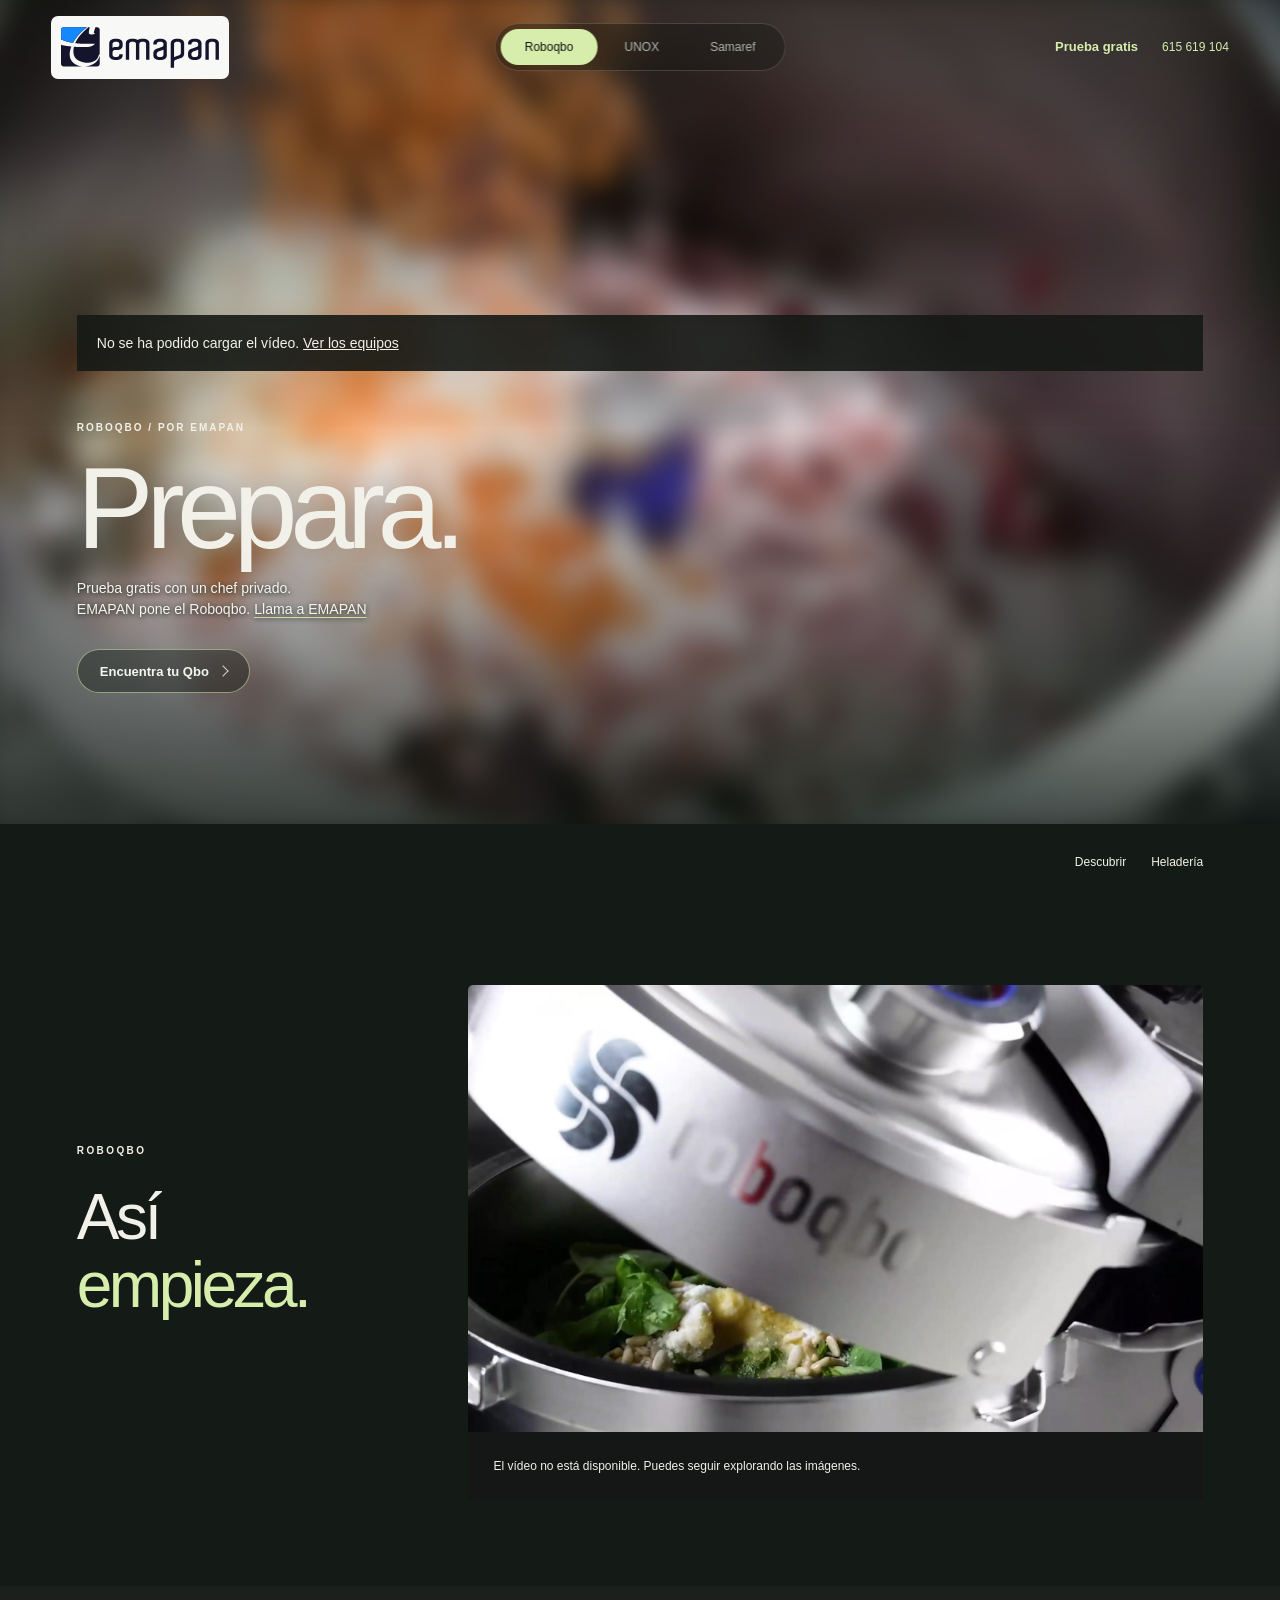
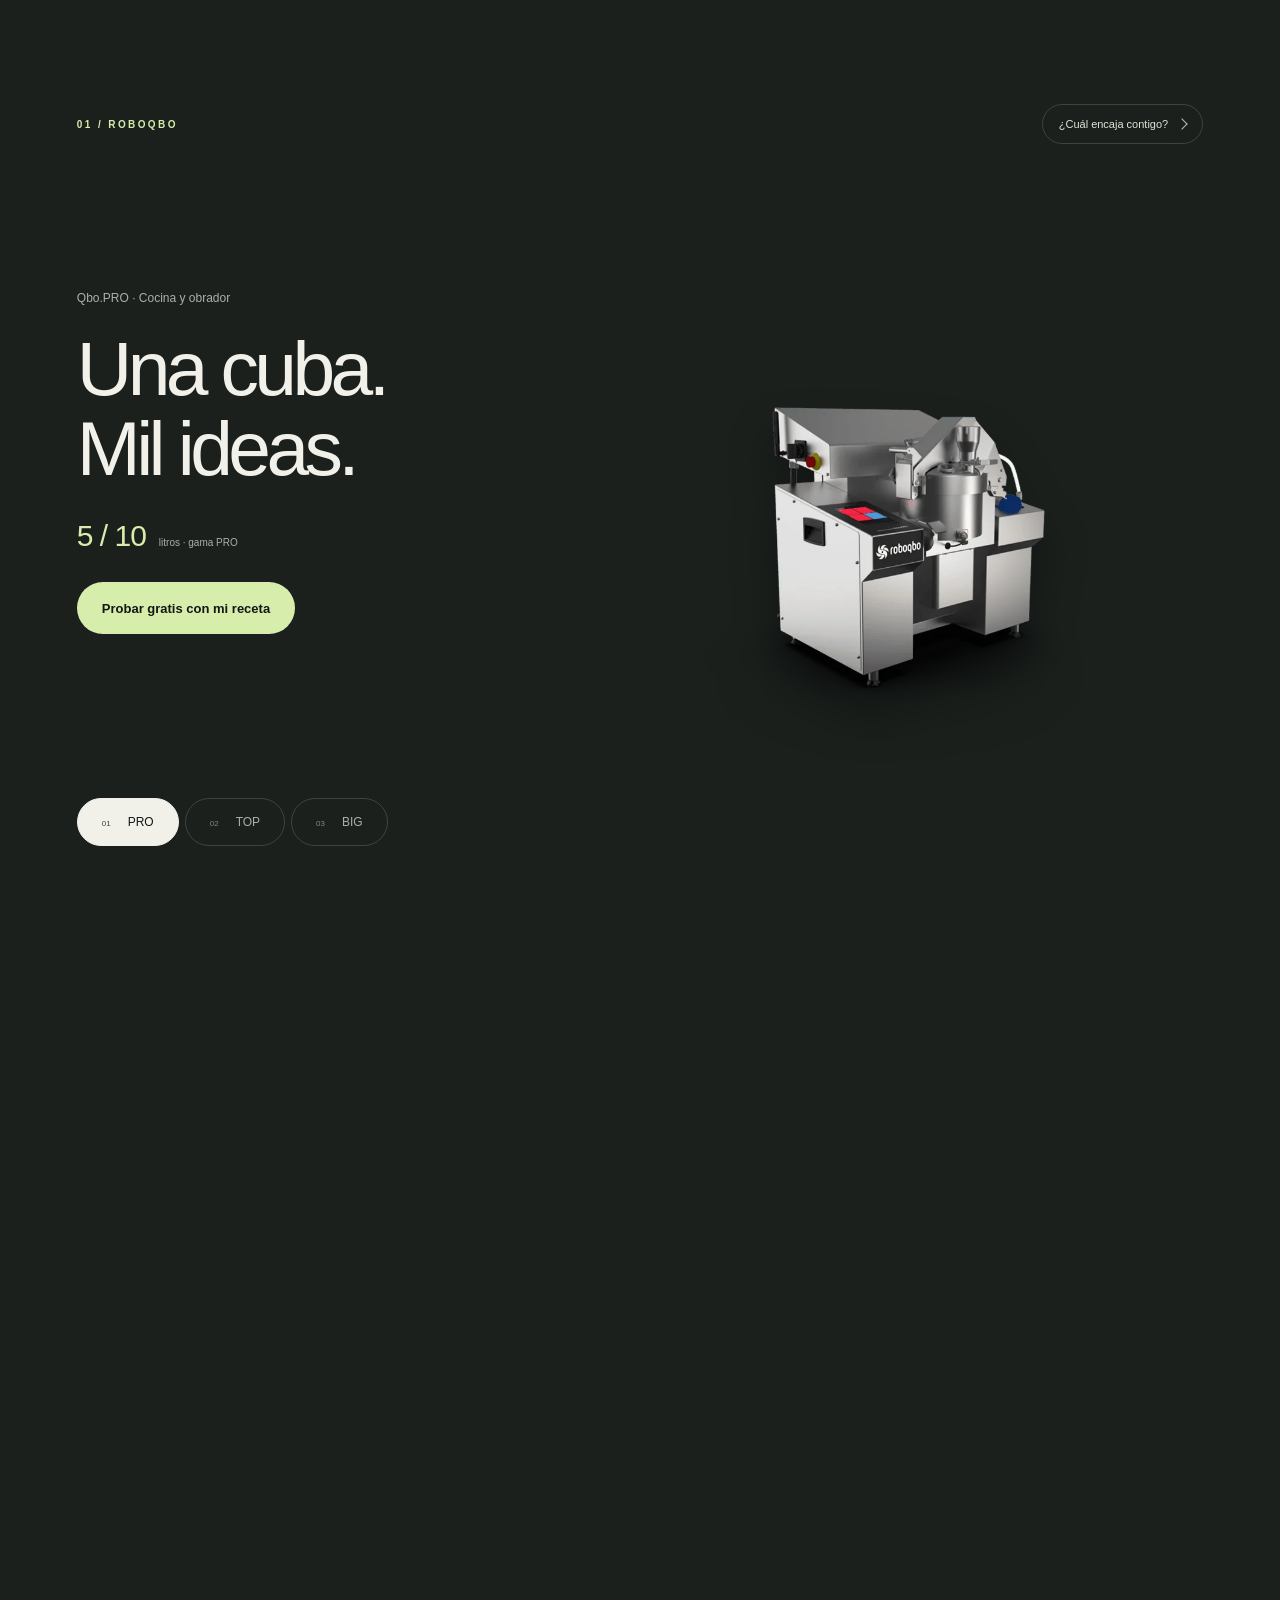
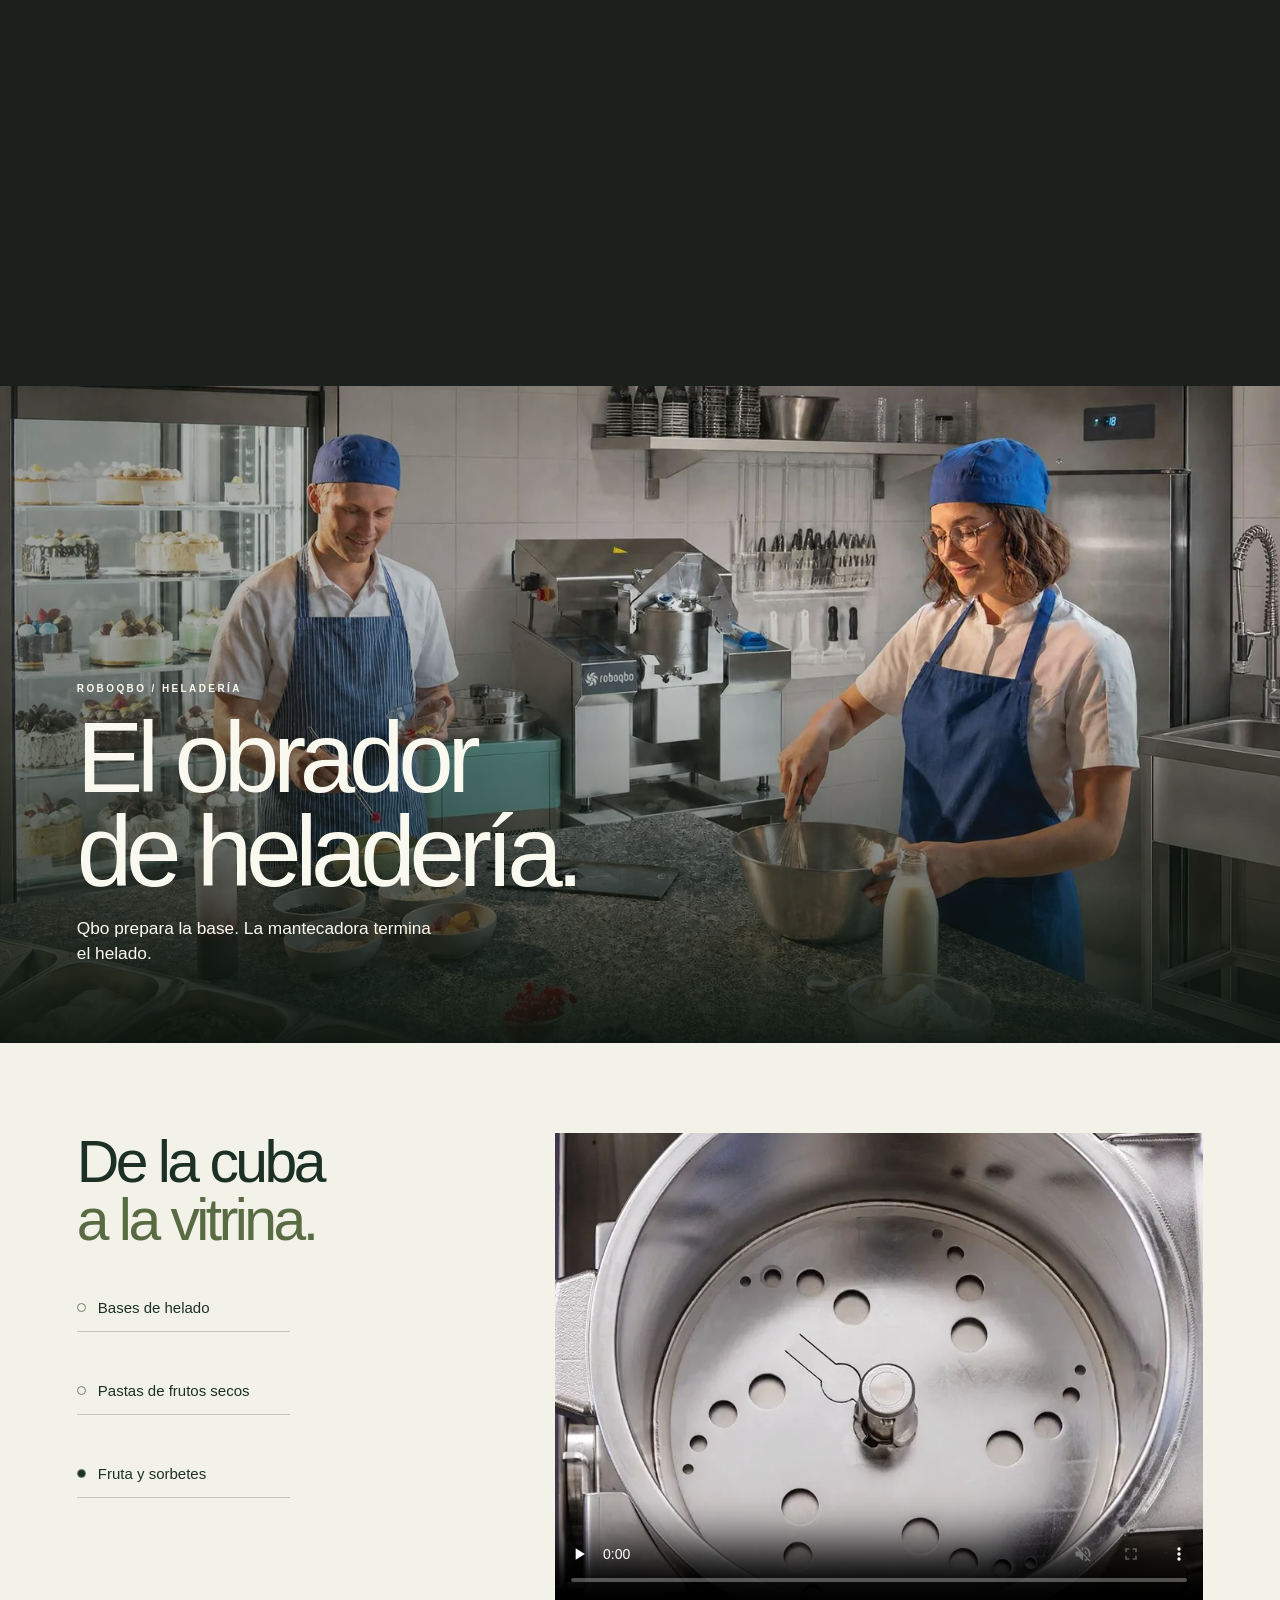
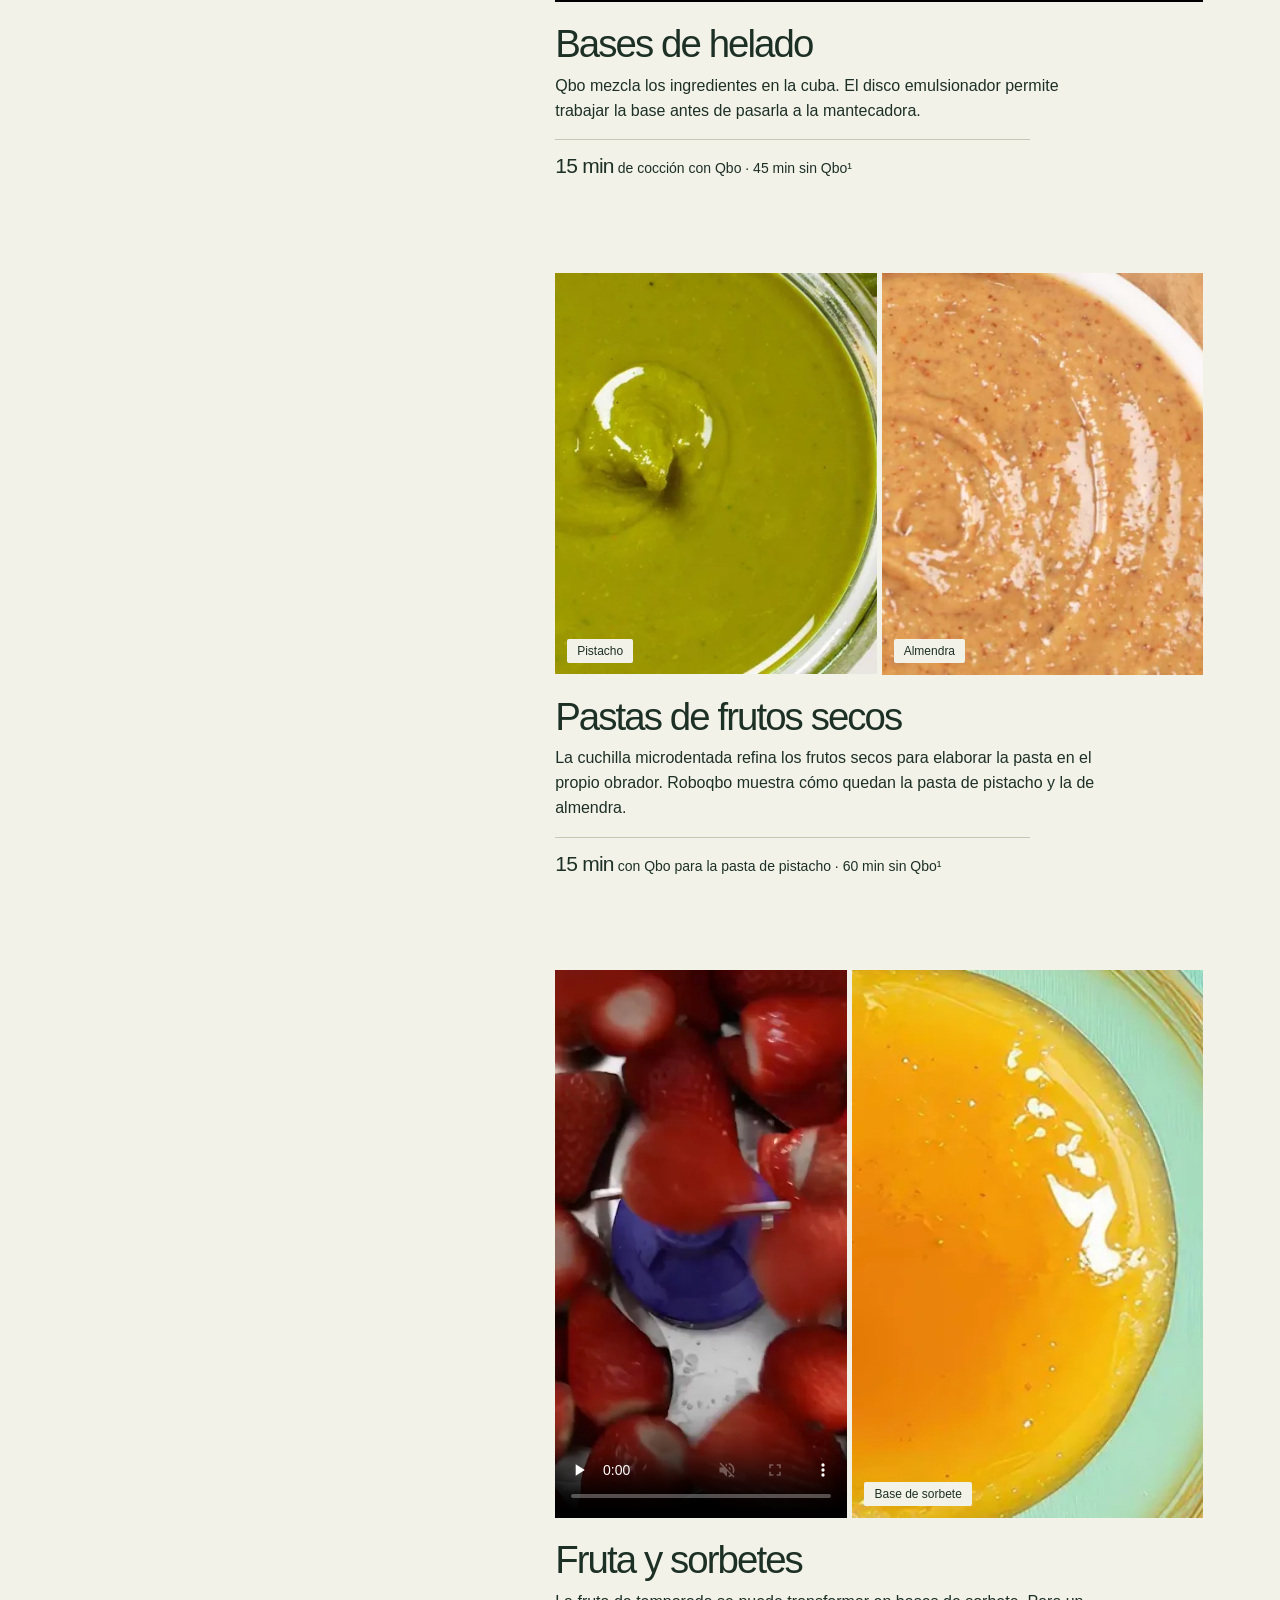
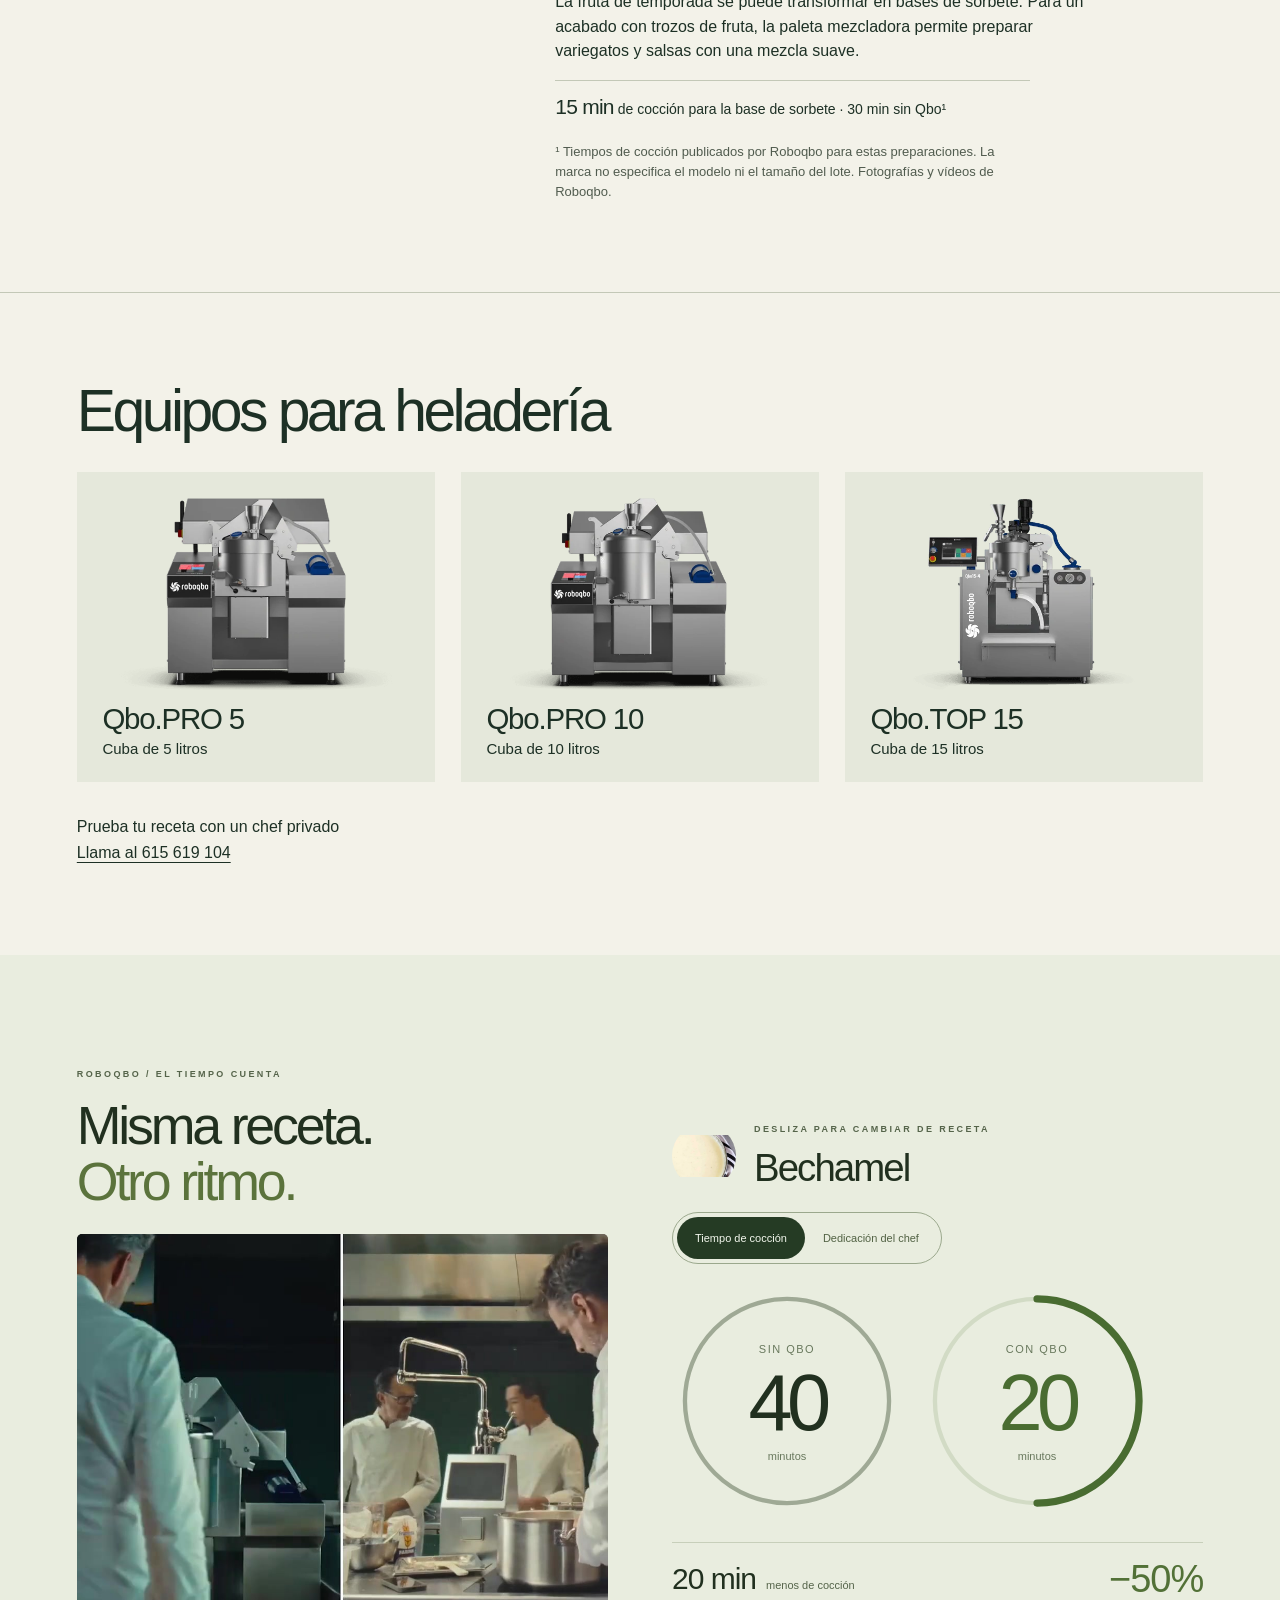
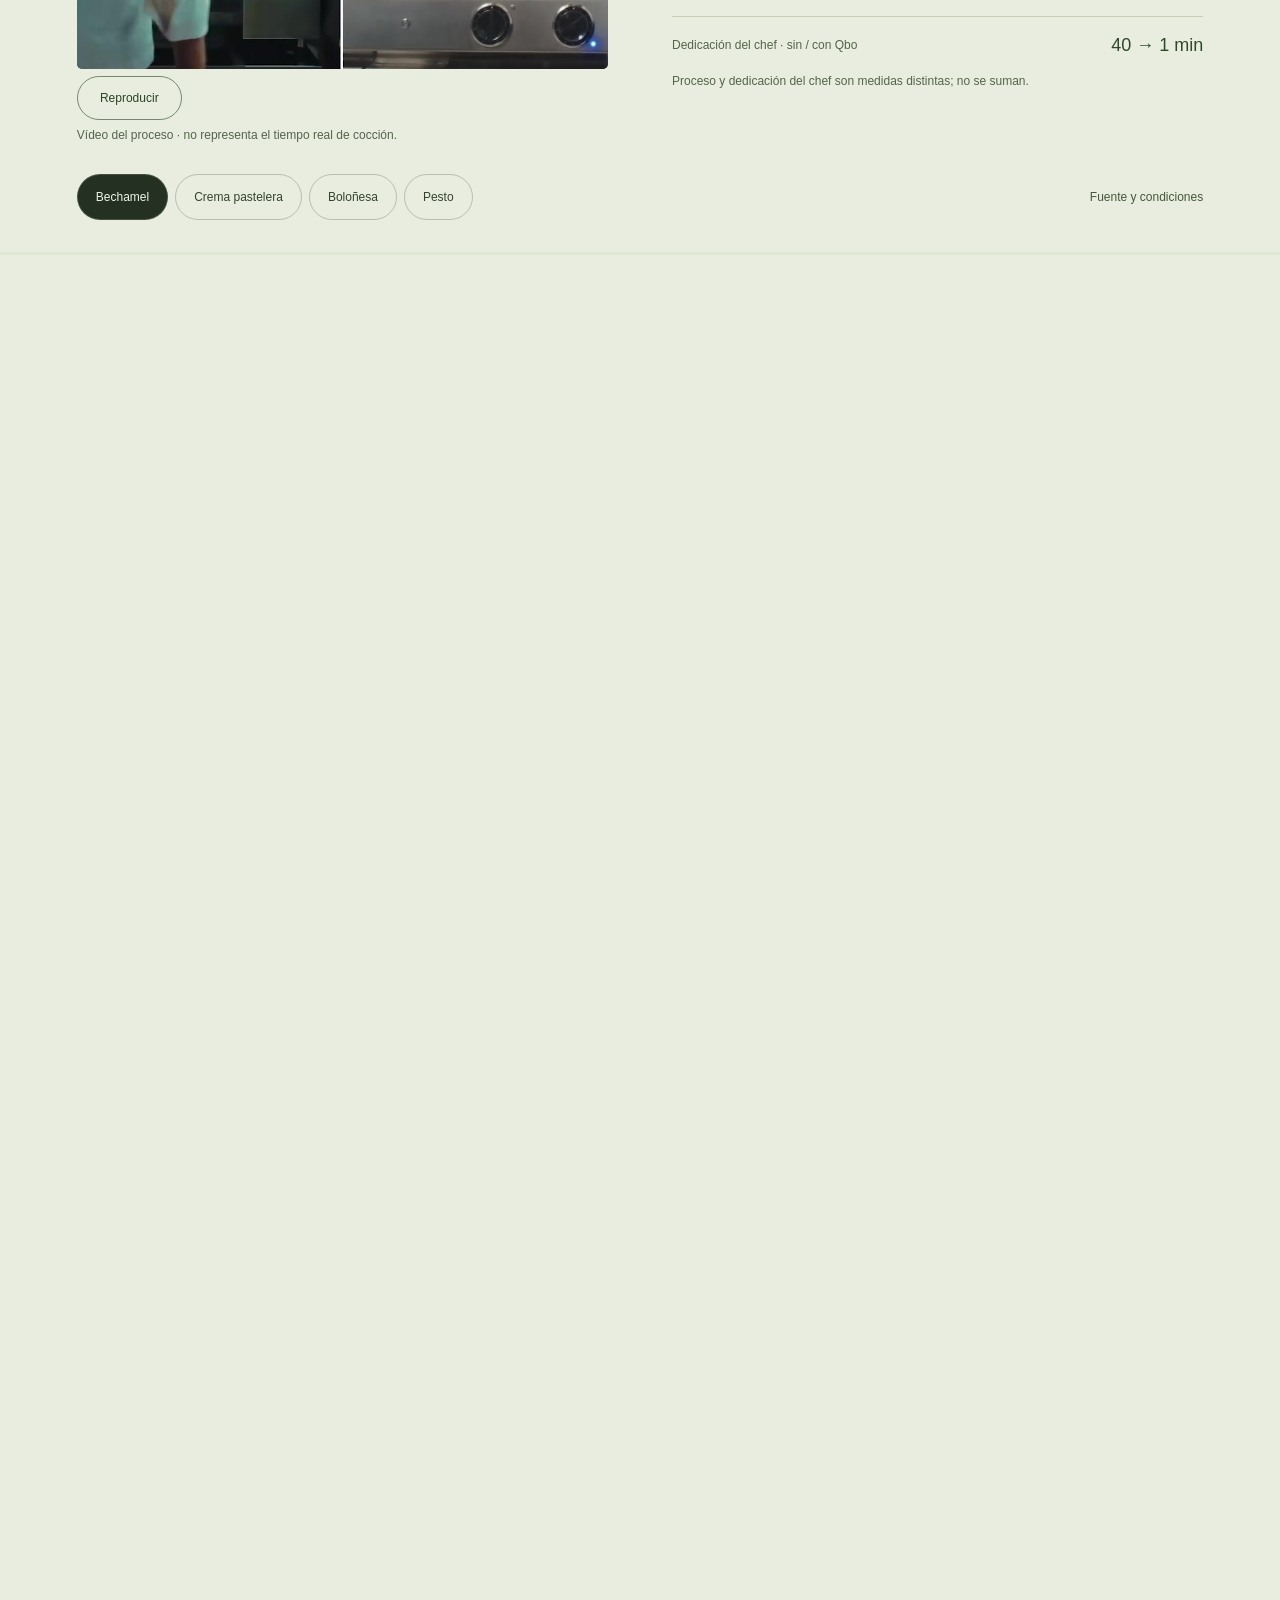
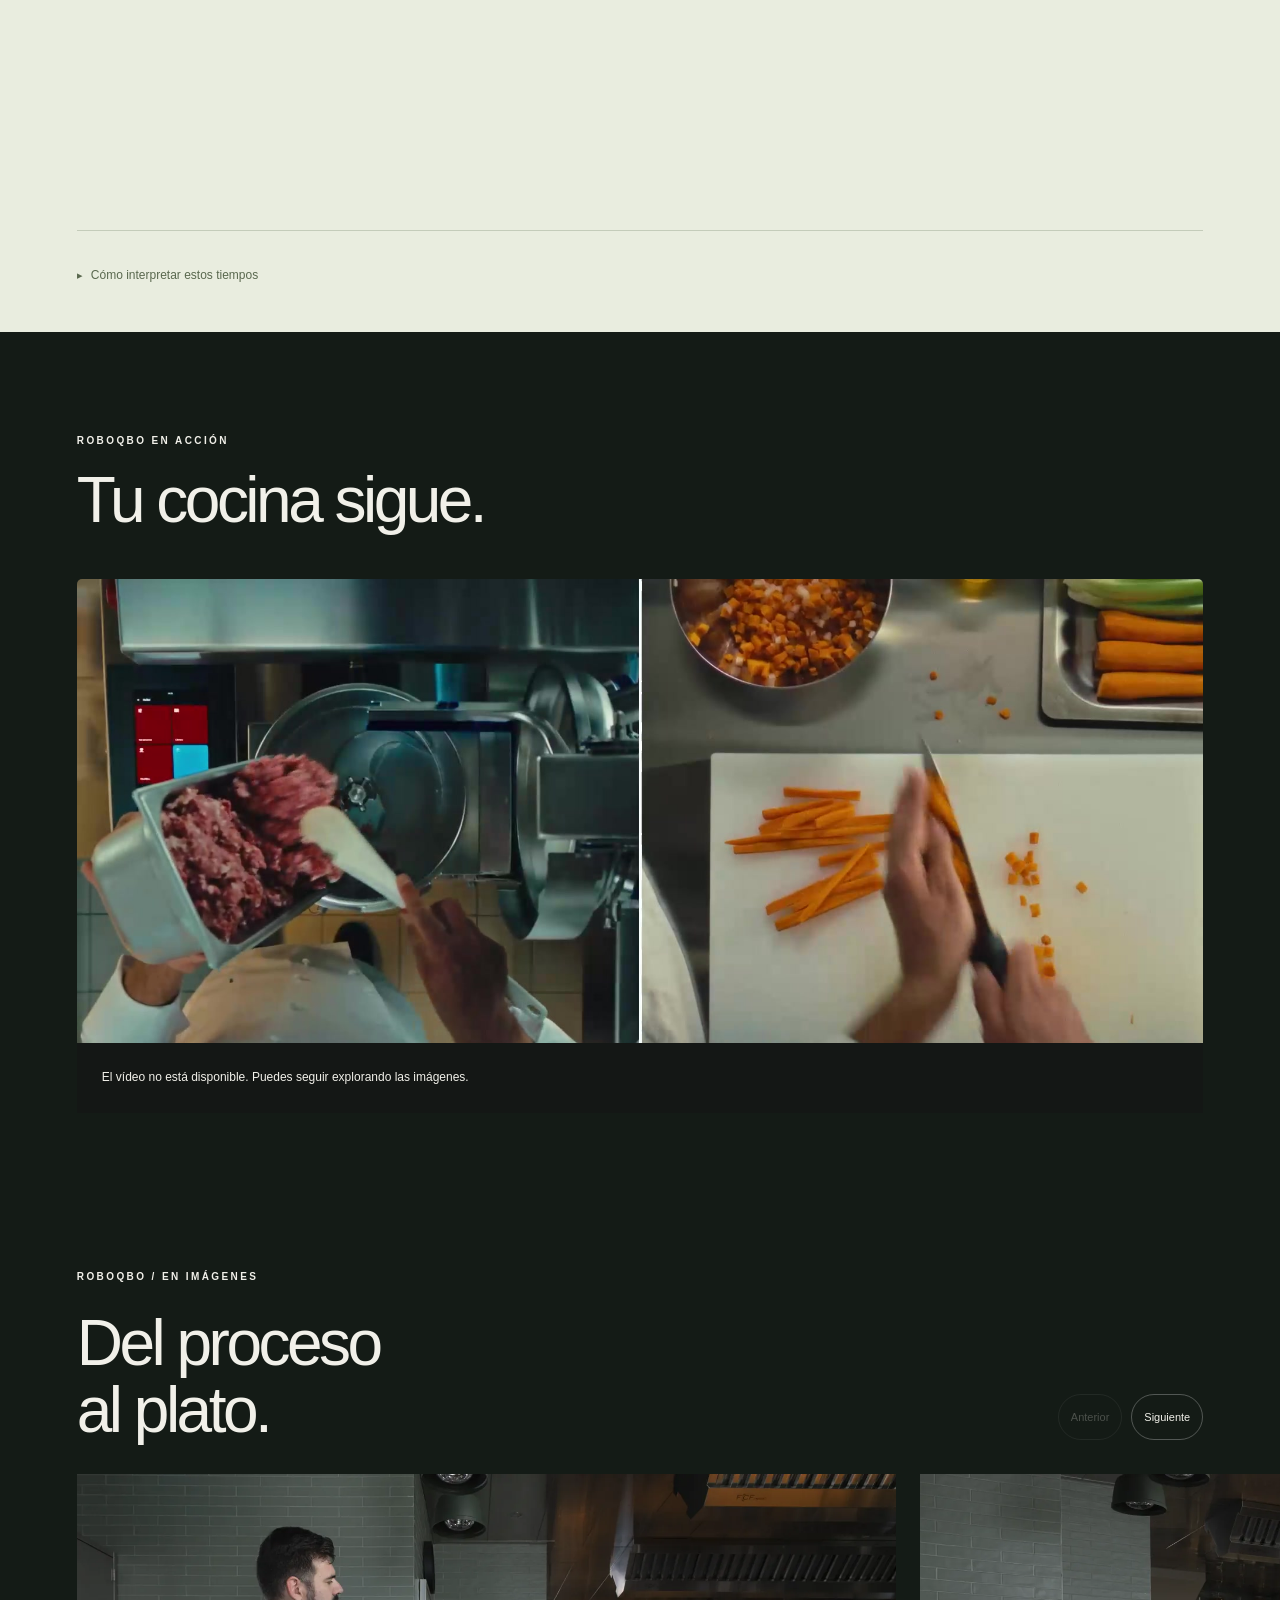
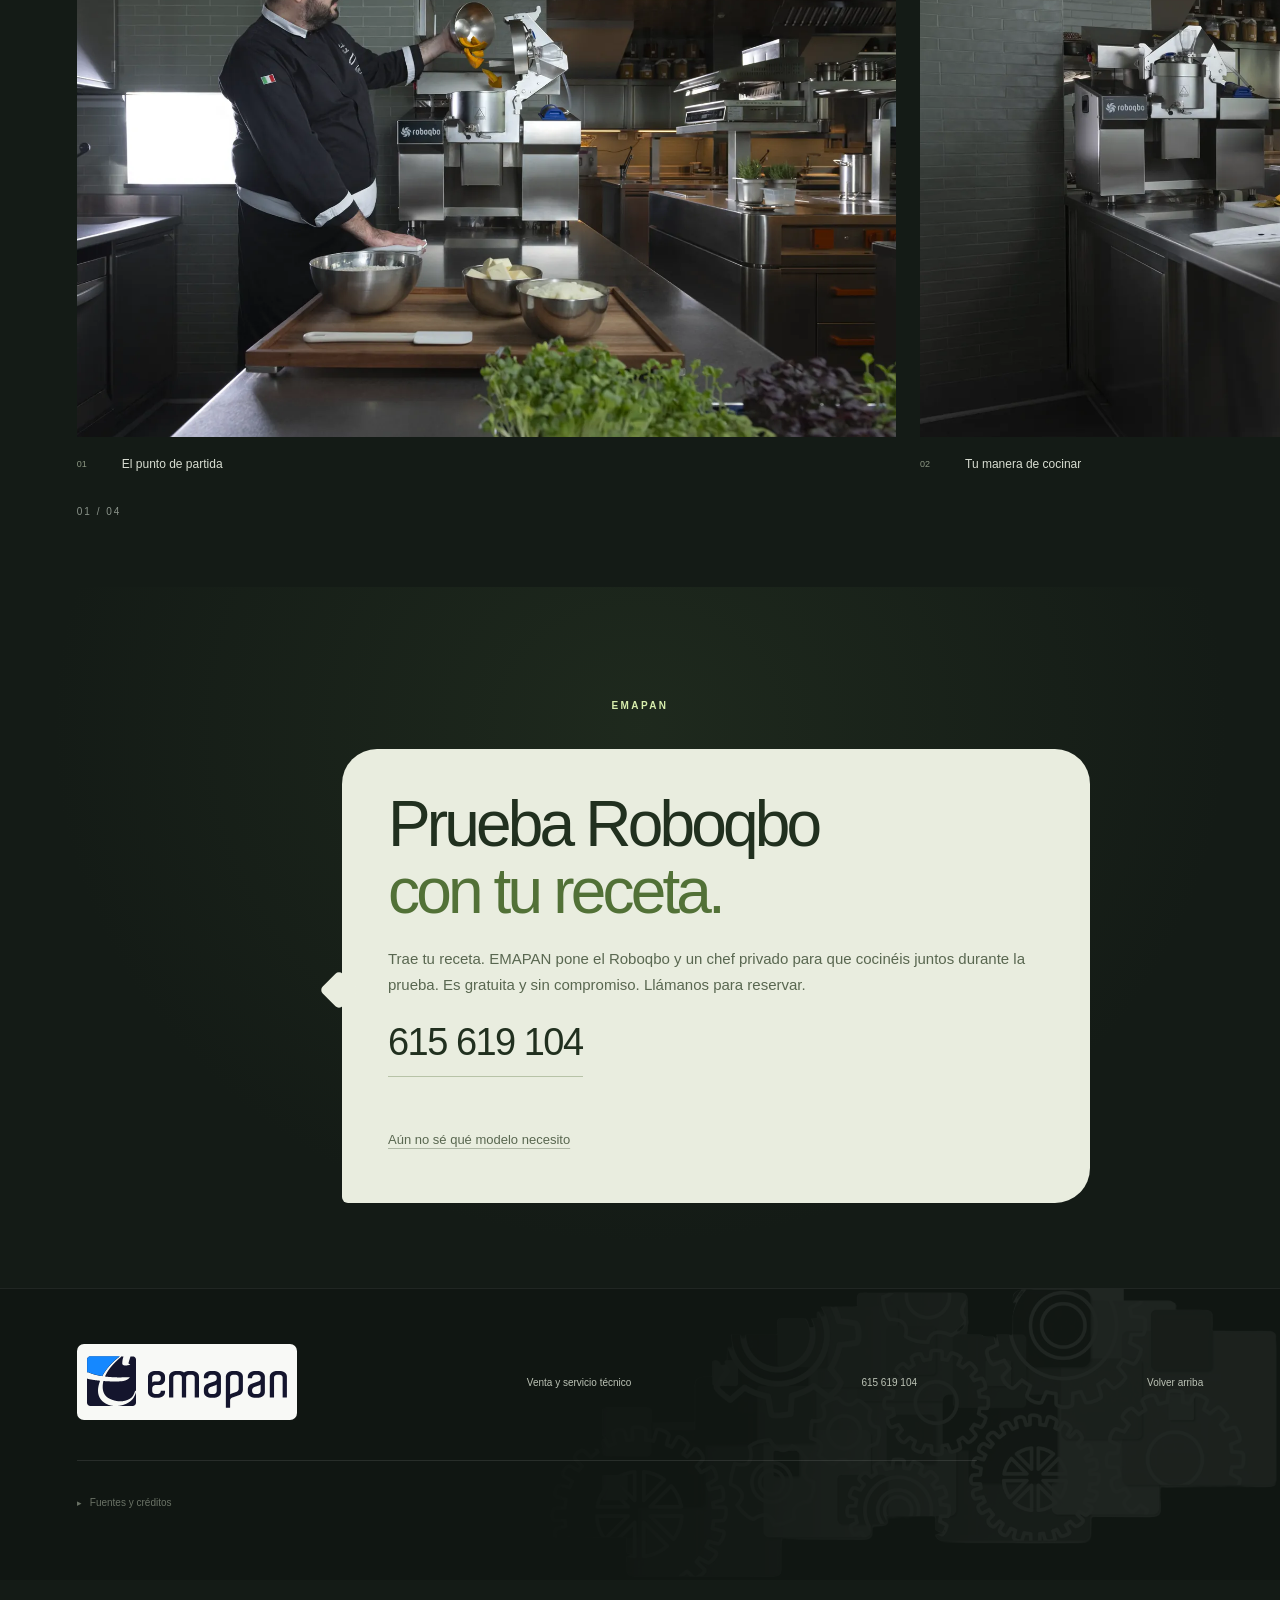
==== commit d23f1670: "Incorpora el obrador de heladería al recorrido de Roboqbo" ====
--- a/web/index.html
+++ b/web/index.html
@@ -1,4 +1,4 @@
-<!doctype html><html lang="es"><head><meta charset="utf-8"><meta name="viewport" content="width=device-width,initial-scale=1"><meta name="theme-color" content="#141715"><meta name="description" content="Emapan S.L. Servicio técnico oficial, reparación, mantenimiento y venta de maquinaria de panadería, heladería y hostelería"><title>Emapan S.L. | SAT oficial</title><link rel="preload" as="image" href="assets/opt/qbo-story-poster-960.webp" media="(max-width:760px)" fetchpriority="high"><link rel="preload" as="image" href="assets/qbo-story-hd-poster.jpg" media="(min-width:761px)" fetchpriority="high"><link rel="stylesheet" href="cinema.css"><link rel="stylesheet" href="experience.css"><link rel="stylesheet" href="homeboard.css"><link rel="stylesheet" href="brand-motion.css"><link rel="stylesheet" href="guide-experience.css"><link rel="stylesheet" href="visual-refresh.css"><link rel="stylesheet" href="liquid-guide.css"><link rel="stylesheet" href="mobile-experience.css"><link rel="stylesheet" href="emapan-brand.css"><link rel="stylesheet" href="evolution.css"><link rel="icon" href="/favicon.ico?v=2" sizes="16x16 32x32 48x48"><link rel="icon" type="image/png" sizes="48x48" href="/favicon-48x48.png?v=2"><link rel="icon" type="image/svg+xml" sizes="any" href="/favicon.svg?v=2"><link rel="apple-touch-icon" sizes="180x180" href="/apple-touch-icon.png?v=2">
+<!doctype html><html lang="es"><head><meta charset="utf-8"><meta name="viewport" content="width=device-width,initial-scale=1"><meta name="theme-color" content="#141715"><meta name="description" content="Emapan S.L. Servicio técnico oficial, reparación, mantenimiento y venta de maquinaria de panadería, heladería y hostelería"><title>Emapan S.L. | SAT oficial</title><link rel="preload" as="image" href="assets/opt/qbo-story-poster-960.webp" media="(max-width:760px)" fetchpriority="high"><link rel="preload" as="image" href="assets/qbo-story-hd-poster.jpg" media="(min-width:761px)" fetchpriority="high"><link rel="stylesheet" href="cinema.css"><link rel="stylesheet" href="experience.css"><link rel="stylesheet" href="homeboard.css"><link rel="stylesheet" href="brand-motion.css"><link rel="stylesheet" href="guide-experience.css"><link rel="stylesheet" href="visual-refresh.css"><link rel="stylesheet" href="liquid-guide.css"><link rel="stylesheet" href="mobile-experience.css"><link rel="stylesheet" href="emapan-brand.css"><link rel="stylesheet" href="evolution.css"><link rel="stylesheet" href="heladeria.css"><link rel="icon" href="/favicon.ico?v=2" sizes="16x16 32x32 48x48"><link rel="icon" type="image/png" sizes="48x48" href="/favicon-48x48.png?v=2"><link rel="icon" type="image/svg+xml" sizes="any" href="/favicon.svg?v=2"><link rel="apple-touch-icon" sizes="180x180" href="/apple-touch-icon.png?v=2">
 <meta property="og:type" content="website">
 <meta property="og:locale" content="es_ES">
 <meta property="og:site_name" content="Emapan S.L.">
@@ -21,7 +21,7 @@
 <div class="film-copy"><span class="eyebrow">ROBOQBO / POR EMAPAN</span><h1 id="film-title">Prepara.</h1>
   <p class="film-trial">Prueba gratis con un chef privado.<br>EMAPAN pone el Roboqbo. <a href="tel:+34615619104" aria-label="Llama a EMAPAN al 615 619 104 para reservar la prueba gratuita de Roboqbo">Llama a EMAPAN</a></p>
   <button class="hero-finder" type="button" data-finder="hero">Encuentra tu Qbo</button></div>
-<div class="film-controls"><button id="play-film" class="film-play" aria-label="Pausar el vídeo"> Pausar</button><a href="#equipos">Descubrir</a></div>
+<div class="film-controls"><button id="play-film" class="film-play" aria-label="Pausar el vídeo"> Pausar</button><a href="#equipos">Descubrir</a><a href="#heladeria">Heladería</a></div>
 <div class="bottom-line"><span id="scroll-hint">ROBOQBO · SIGUE BAJANDO</span><span id="counter">01 / 03</span></div>
 <div class="film-progress" aria-hidden="true"><span id="film-progress-fill"></span></div>
 <div class="film-chapters" aria-label="Momentos del vídeo"><button data-time="0" aria-current="step">Prepara</button><button data-time="3.1">Transforma</button><button data-time="10">Sirve</button></div>
@@ -34,7 +34,69 @@
 <button data-qbo="pro" aria-pressed="true"><span class="tab-count">01</span>PRO</button>
 <button data-qbo="top" aria-pressed="false"><span class="tab-count">02</span>TOP</button>
 <button data-qbo="big" aria-pressed="false"><span class="tab-count">03</span>BIG</button>
-</div><span class="model-count" id="qbo-count">01 / 03</span></div><div class="story-track" aria-hidden="true"><span></span></div></div></section><section class="time-journey" id="qbo-tiempos" aria-labelledby="time-title"><div class="time-stage"><div class="time-left"><span class="eyebrow">ROBOQBO / EL TIEMPO CUENTA</span><h2 id="time-title">Misma receta.<br><em>Otro ritmo.</em></h2><div class="texture-film"><video id="texture-video" muted loop playsinline preload="none" poster="assets/new-qbo-bechamel-poster.jpg" aria-label="Bechamel preparada con Roboqbo" data-src="assets/new-qbo-bechamel.mp4"></video><span id="texture-caption" class="film-label">BECHAMEL / PROCESO REAL</span></div><div class="video-control-rail texture-control-rail"><button id="texture-pause" class="media-toggle"> Reproducir</button></div><p class="process-note">Vídeo del proceso · no representa el tiempo real de cocción.</p></div><div class="time-right"><div class="recipe-title"><img id="recipe-image" src="assets/qbo-bechamel.webp" alt="Bechamel"><div><span class="eyebrow">DESLIZA PARA CAMBIAR DE RECETA</span><h3 id="recipe-caption">Bechamel</h3></div></div><div class="metric-switch" aria-label="Medida comparada"><button data-metric="cook" aria-pressed="true">Tiempo de cocción</button><button data-metric="chef" aria-pressed="false">Dedicación del chef</button></div><div class="clocks" aria-live="polite"><div class="clock without"><svg viewBox="0 0 160 160" aria-hidden="true"><circle cx="80" cy="80" r="71"/></svg><div><span>SIN QBO</span><strong id="time-without">40</strong><small>minutos</small></div></div><div class="clock with"><svg viewBox="0 0 160 160" aria-hidden="true"><circle class="clock-track" cx="80" cy="80" r="71"/><circle id="time-arc" pathLength="100" cx="80" cy="80" r="71"/></svg><div><span>CON QBO</span><strong id="time-with">20</strong><small>minutos</small></div></div></div><div class="gain-strip"><div><strong id="time-gain">20 min</strong><span id="gain-label">menos de cocción</span></div><strong id="time-percent">−50%</strong></div><div class="secondary-metric"><span id="secondary-label">Dedicación del chef · sin / con Qbo</span><strong id="secondary-values">40 → 1 min</strong></div><p id="time-insight">Cocción y dedicación son dos medidas distintas; no se suman.</p></div><div class="time-footer"><div class="recipe-tabs" aria-label="Receta para comparar"><button data-recipe="bechamel" aria-pressed="true">Bechamel</button><button data-recipe="custard" aria-pressed="false">Crema pastelera</button><button data-recipe="bolognese" aria-pressed="false">Boloñesa</button><button data-recipe="pesto" aria-pressed="false">Pesto</button></div><a href="#tiempos-fuente">Fuente y condiciones </a></div><div class="time-track"><span></span></div></div></section><div class="time-method" id="tiempos-fuente"><details class="source-note"><summary>Cómo interpretar estos tiempos</summary><p>Referencia publicada por Roboqbo para restauración. «Sin Qbo» es la comparación del fabricante, no una medición realizada por EMAPAN. La página de origen no detalla cantidad, modelo ni protocolo de prueba. Los resultados dependen de la receta, la carga y las condiciones de trabajo. El tiempo del chef forma parte del proceso; no debe sumarse a la cocción. Validaremos tu caso en una demostración.</p><a href="https://www.roboqbo.com/es_es/sectores/restaurantes/qbo-para-restaurantes/" target="_blank" rel="noopener">Consultar la fuente oficial de Roboqbo </a></details></div><section class="workflow-film"><div class="wide-heading"><span class="eyebrow">ROBOQBO EN ACCIÓN</span><h2>Tu cocina sigue.</h2></div><div class="inline-film"><video id="qbo-meet" class="ambient-video" muted loop playsinline preload="none" data-poster="assets/qbo-meet-poster.jpg" data-poster-mobile="assets/opt/qbo-meet-poster-960.webp" aria-label="Comparación del proceso de trabajo con Roboqbo"><source data-src="assets/qbo-meet.mp4" data-src-mobile="assets/opt/qbo-meet-m.mp4" type="video/mp4"></video><div class="video-control-rail"><button class="media-toggle" data-video="qbo-meet" aria-label="Reproducir Comparación del proceso de trabajo con Roboqbo"> Reproducir</button><span class="film-label">VÍDEO DEMOSTRATIVO · NO ES UN CRONÓMETRO DE COCCIÓN</span></div><p class="media-error" hidden>El vídeo no está disponible. Puedes seguir explorando las imágenes.</p></div></section><section class="gallery-section" id="qbo-galeria" aria-labelledby="qbo-galeria-title"><div class="gallery-heading"><div><span class="eyebrow">ROBOQBO / EN IMÁGENES</span><h2 id="qbo-galeria-title">Del proceso<br>al plato.</h2></div><div class="gallery-controls"><span>Desliza hacia la izquierda</span><button class="gallery-arrow" data-direction="-1" aria-label="Imagen anterior de ROBOQBO">Anterior</button><button class="gallery-arrow" data-direction="1" aria-label="Siguiente imagen de ROBOQBO">Siguiente</button></div></div><div class="gallery-rail" tabindex="0" role="region" aria-label="Galería horizontal de ROBOQBO" data-lenis-prevent><figure class="gallery-card"><img src="assets/opt/qbo-chef-pour-800.webp" srcset="assets/opt/qbo-chef-pour-800.webp 800w, assets/opt/qbo-chef-pour-1600.webp 1600w" sizes="(max-width:760px) 85vw, 64vw" alt="Chef incorporando ingredientes a Roboqbo" loading="lazy" decoding="async"><figcaption><span>01</span>El punto de partida</figcaption></figure><figure class="gallery-card"><img src="assets/opt/qbo-chef-prep-800.webp" srcset="assets/opt/qbo-chef-prep-800.webp 800w, assets/opt/qbo-chef-prep-1600.webp 1600w" sizes="(max-width:760px) 85vw, 64vw" alt="Chef preparando ingredientes junto a Roboqbo" loading="lazy" decoding="async"><figcaption><span>02</span>Tu manera de cocinar</figcaption></figure><figure class="gallery-card"><img src="assets/opt/qbo-detail-hq-800.webp" srcset="assets/opt/qbo-detail-hq-800.webp 800w, assets/opt/qbo-detail-hq-1600.webp 1600w" sizes="(max-width:760px) 85vw, 64vw" alt="Detalle de preparación con Roboqbo" loading="lazy" decoding="async"><figcaption><span>03</span>El cuidado del detalle</figcaption></figure><figure class="gallery-card"><img src="assets/opt/qbo-kitchen-wide-hq-800.webp" srcset="assets/opt/qbo-kitchen-wide-hq-800.webp 800w, assets/opt/qbo-kitchen-wide-hq-1600.webp 1600w" sizes="(max-width:760px) 85vw, 64vw" alt="Platos preparados junto a Roboqbo" loading="lazy" decoding="async"><figcaption><span>04</span>Del proceso al plato</figcaption></figure></div><div class="gallery-position" aria-live="polite">01 / 04</div></section></div><section class="contact-finale" id="contacto"><span class="eyebrow">EMAPAN</span><div class="finale-conversation"><div class="finale-mascot-slot" aria-hidden="true"></div><div class="finale-speech"><h2>Prueba Roboqbo<br><em>con tu receta.</em></h2><p>Trae tu receta. EMAPAN pone el Roboqbo y un chef privado para que cocinéis juntos durante la prueba. Es gratuita y sin compromiso. Llámanos para reservar.</p><a class="contact-number" href="tel:+34615619104" aria-label="Llamar a EMAPAN al 615 619 104 para reservar la prueba gratuita">615 619 104</a><button class="finale-finder" type="button" data-finder="final">Aún no sé qué modelo necesito</button></div></div></section></main><footer><a class="logo emapan-signature" href="/" aria-label="EMAPAN · Inicio"><span class="emapan-logo-art" aria-hidden="true"></span></a><span>Venta y servicio técnico</span><a href="tel:+34615619104">615 619 104</a><a href="#inicio">Volver arriba </a><details class="site-credits"><summary>Fuentes y créditos</summary><p>Vídeos oficiales y fotografías de Roboqbo y UNOX. El recorte existente de Qbo.BIG fue asistido por IA; no se ha generado nuevo material con IA. Mascota vectorial animada a partir de la referencia visual aportada por el cliente. Las imágenes de procesos no representan su duración real. Comparativas publicadas por Roboqbo: consultar sus condiciones junto a los tiempos. Desplazamiento Lenis, botones adaptados de Magic UI e iconos Feather, con licencias MIT conservadas.</p></details></footer><aside class="brasa-guide" aria-label="Brasa, tu guía visual"><div class="guide-bubble" id="guide-bubble" hidden><div class="guide-bubble-top"><span>BRASA · TU GUÍA</span><button id="guide-mute" aria-label="Silenciar a Brasa">Cerrar</button></div><p id="guide-message"></p></div><button class="brasa-button" aria-label="Ver la pista de Brasa" aria-controls="guide-bubble" aria-expanded="false"><svg viewBox="0 0 100 108" aria-hidden="true"><ellipse class="jelly-shadow" cx="50" cy="101" rx="30" ry="3"/><g class="jelly-body"><path d="M49 8 C76 5 94 27 93 52 C93 78 77 96 51 96 C25 97 8 81 7 57 C6 31 22 11 49 8Z" fill="#f4f5ee"/><path class="jelly-shine" d="M22 39 C25 25 35 18 46 17" fill="none" stroke="#fff" stroke-width="3" stroke-linecap="round" opacity=".6"/><g class="jelly-eyes" fill="#141b19"><rect x="42" y="29" width="11" height="25" rx="6" transform="rotate(-28 47 41)"/><rect x="64" y="21" width="9" height="23" rx="5" transform="rotate(-28 68 33)"/></g></g></svg></button></aside><div class="contact-dock"><button class="dock-finder" type="button" data-finder="dock"><span class="dock-brasa"><svg viewBox="0 0 100 108" aria-hidden="true"><path d="M49 8 C76 5 94 27 93 52 C93 78 77 96 51 96 C25 97 8 81 7 57 C6 31 22 11 49 8Z" fill="#f4f5ee"/><g fill="#141b19"><rect x="42" y="29" width="11" height="25" rx="6" transform="rotate(-28 47 41)"/><rect x="64" y="21" width="9" height="23" rx="5" transform="rotate(-28 68 33)"/></g></svg></span><span class="dock-text"><b id="dock-title">Encuentra tu Qbo</b><small id="dock-sub">En 2 preguntas</small></span></button><a class="dock-contact" href="#contacto">Contacto</a></div><dialog id="trial-dialog" aria-labelledby="trial-title" aria-describedby="trial-copy">
+</div><span class="model-count" id="qbo-count">01 / 03</span></div><div class="story-track" aria-hidden="true"><span></span></div></div></section>
+<section id="heladeria" tabindex="-1" class="gelato" aria-labelledby="gelato-title">
+  <div class="gelato-cover">
+    <picture>
+      <source media="(max-width: 700px)" srcset="assets/qbo-heladeria/obrador-m.webp">
+      <img src="assets/qbo-heladeria/obrador.webp" width="1560" height="878" alt="Equipo Qbo junto a la zona de preparación y la vitrina de una heladería" loading="lazy" decoding="async">
+    </picture>
+    <div class="gelato-cover-copy">
+      <p class="eyebrow">ROBOQBO / HELADERÍA</p>
+      <h2 id="gelato-title">El obrador<br>de heladería.</h2>
+      <p>Qbo prepara la base. La mantecadora termina el helado.</p>
+    </div>
+  </div>
+
+  <div class="gelato-story">
+    <aside class="gelato-index" aria-label="Recorrido de heladería">
+      <h3>De la cuba<br><em>a la vitrina.</em></h3>
+      <nav aria-label="Preparaciones de heladería">
+        <a href="#heladeria-bases">Bases de helado</a>
+        <a href="#heladeria-pastas">Pastas de frutos secos</a>
+        <a href="#heladeria-fruta">Fruta y sorbetes</a>
+      </nav>
+    </aside>
+    <div class="gelato-preparations">
+      <article tabindex="-1" id="heladeria-bases">
+        <video controls playsinline muted preload="none" width="840" height="608" poster="assets/qbo-heladeria/cuba.webp" aria-label="Vídeo de Roboqbo que muestra el interior y los útiles de la cuba" src="assets/qbo-heladeria/cuba.mp4"></video>
+        <h4>Bases de helado</h4>
+        <p>Qbo mezcla los ingredientes en la cuba. El disco emulsionador permite trabajar la base antes de pasarla a la mantecadora.</p>
+        <p class="gelato-time"><strong>15 min</strong> de cocción con Qbo · 45 min sin Qbo¹</p>
+      </article>
+      <article tabindex="-1" id="heladeria-pastas">
+        <div class="gelato-pair">
+          <figure><img src="assets/qbo-heladeria/pistacho.webp" width="680" height="442" loading="lazy" decoding="async" alt="Pasta de pistacho refinada"><figcaption>Pistacho</figcaption></figure>
+          <figure><img src="assets/qbo-heladeria/almendra.webp" width="680" height="442" loading="lazy" decoding="async" alt="Textura de la pasta de almendra"><figcaption>Almendra</figcaption></figure>
+        </div>
+        <h4>Pastas de frutos secos</h4>
+        <p>La cuchilla microdentada refina los frutos secos para elaborar la pasta en el propio obrador. Roboqbo muestra cómo quedan la pasta de pistacho y la de almendra.</p>
+        <p class="gelato-time"><strong>15 min</strong> con Qbo para la pasta de pistacho · 60 min sin Qbo¹</p>
+      </article>
+      <article tabindex="-1" id="heladeria-fruta">
+        <div class="gelato-fruit">
+          <video controls playsinline muted preload="none" width="480" height="900" poster="assets/qbo-heladeria/fresas.webp" aria-label="Vídeo de Roboqbo de una preparación con fresas en la cuba" src="assets/qbo-heladeria/fresas.mp4"></video>
+          <figure><img src="assets/qbo-heladeria/sorbete.webp" width="680" height="442" alt="Base de sorbete de la selección de Roboqbo" loading="lazy" decoding="async"><figcaption>Base de sorbete</figcaption></figure>
+        </div>
+        <h4>Fruta y sorbetes</h4>
+        <p>La fruta de temporada se puede transformar en bases de sorbete. Para un acabado con trozos de fruta, la paleta mezcladora permite preparar variegatos y salsas con una mezcla suave.</p>
+        <p class="gelato-time"><strong>15 min</strong> de cocción para la base de sorbete · 30 min sin Qbo¹</p>
+      </article>
+      <p class="gelato-source">¹ Tiempos de cocción publicados por Roboqbo para estas preparaciones. La marca no especifica el modelo ni el tamaño del lote. Fotografías y vídeos de Roboqbo.</p>
+    </div>
+  </div>
+
+  <div class="gelato-equipment">
+    <h3>Equipos para heladería</h3>
+    <ul>
+      <li><img src="assets/qbo-heladeria/pro-5.webp" alt="" width="320" height="320" loading="lazy"><div><h4>Qbo.PRO 5</h4><p>Cuba de 5 litros</p></div></li>
+      <li><img src="assets/qbo-heladeria/pro-10.webp" alt="" width="320" height="320" loading="lazy"><div><h4>Qbo.PRO 10</h4><p>Cuba de 10 litros</p></div></li>
+      <li><img src="assets/qbo-heladeria/top-15.webp" alt="" width="320" height="320" loading="lazy"><div><h4>Qbo.TOP 15</h4><p>Cuba de 15 litros</p></div></li>
+    </ul>
+    <a href="tel:+34615619104">Prueba tu receta con un chef privado <span> Llama al 615 619 104</span></a>
+  </div>
+</section>
+<section class="time-journey" id="qbo-tiempos" aria-labelledby="time-title"><div class="time-stage"><div class="time-left"><span class="eyebrow">ROBOQBO / EL TIEMPO CUENTA</span><h2 id="time-title">Misma receta.<br><em>Otro ritmo.</em></h2><div class="texture-film"><video id="texture-video" muted loop playsinline preload="none" poster="assets/new-qbo-bechamel-poster.jpg" aria-label="Bechamel preparada con Roboqbo" data-src="assets/new-qbo-bechamel.mp4"></video><span id="texture-caption" class="film-label">BECHAMEL / PROCESO REAL</span></div><div class="video-control-rail texture-control-rail"><button id="texture-pause" class="media-toggle"> Reproducir</button></div><p class="process-note">Vídeo del proceso · no representa el tiempo real de cocción.</p></div><div class="time-right"><div class="recipe-title"><img id="recipe-image" src="assets/qbo-bechamel.webp" alt="Bechamel"><div><span class="eyebrow">DESLIZA PARA CAMBIAR DE RECETA</span><h3 id="recipe-caption">Bechamel</h3></div></div><div class="metric-switch" aria-label="Medida comparada"><button data-metric="cook" aria-pressed="true">Tiempo de cocción</button><button data-metric="chef" aria-pressed="false">Dedicación del chef</button></div><div class="clocks" aria-live="polite"><div class="clock without"><svg viewBox="0 0 160 160" aria-hidden="true"><circle cx="80" cy="80" r="71"/></svg><div><span>SIN QBO</span><strong id="time-without">40</strong><small>minutos</small></div></div><div class="clock with"><svg viewBox="0 0 160 160" aria-hidden="true"><circle class="clock-track" cx="80" cy="80" r="71"/><circle id="time-arc" pathLength="100" cx="80" cy="80" r="71"/></svg><div><span>CON QBO</span><strong id="time-with">20</strong><small>minutos</small></div></div></div><div class="gain-strip"><div><strong id="time-gain">20 min</strong><span id="gain-label">menos de cocción</span></div><strong id="time-percent">−50%</strong></div><div class="secondary-metric"><span id="secondary-label">Dedicación del chef · sin / con Qbo</span><strong id="secondary-values">40 → 1 min</strong></div><p id="time-insight">Cocción y dedicación son dos medidas distintas; no se suman.</p></div><div class="time-footer"><div class="recipe-tabs" aria-label="Receta para comparar"><button data-recipe="bechamel" aria-pressed="true">Bechamel</button><button data-recipe="custard" aria-pressed="false">Crema pastelera</button><button data-recipe="bolognese" aria-pressed="false">Boloñesa</button><button data-recipe="pesto" aria-pressed="false">Pesto</button></div><a href="#tiempos-fuente">Fuente y condiciones </a></div><div class="time-track"><span></span></div></div></section><div class="time-method" id="tiempos-fuente"><details class="source-note"><summary>Cómo interpretar estos tiempos</summary><p>Referencia publicada por Roboqbo para restauración. «Sin Qbo» es la comparación del fabricante, no una medición realizada por EMAPAN. La página de origen no detalla cantidad, modelo ni protocolo de prueba. Los resultados dependen de la receta, la carga y las condiciones de trabajo. El tiempo del chef forma parte del proceso; no debe sumarse a la cocción. Validaremos tu caso en una demostración.</p><a href="https://www.roboqbo.com/es_es/sectores/restaurantes/qbo-para-restaurantes/" target="_blank" rel="noopener">Consultar la fuente oficial de Roboqbo </a></details></div><section class="workflow-film"><div class="wide-heading"><span class="eyebrow">ROBOQBO EN ACCIÓN</span><h2>Tu cocina sigue.</h2></div><div class="inline-film"><video id="qbo-meet" class="ambient-video" muted loop playsinline preload="none" data-poster="assets/qbo-meet-poster.jpg" data-poster-mobile="assets/opt/qbo-meet-poster-960.webp" aria-label="Comparación del proceso de trabajo con Roboqbo"><source data-src="assets/qbo-meet.mp4" data-src-mobile="assets/opt/qbo-meet-m.mp4" type="video/mp4"></video><div class="video-control-rail"><button class="media-toggle" data-video="qbo-meet" aria-label="Reproducir Comparación del proceso de trabajo con Roboqbo"> Reproducir</button><span class="film-label">VÍDEO DEMOSTRATIVO · NO ES UN CRONÓMETRO DE COCCIÓN</span></div><p class="media-error" hidden>El vídeo no está disponible. Puedes seguir explorando las imágenes.</p></div></section><section class="gallery-section" id="qbo-galeria" aria-labelledby="qbo-galeria-title"><div class="gallery-heading"><div><span class="eyebrow">ROBOQBO / EN IMÁGENES</span><h2 id="qbo-galeria-title">Del proceso<br>al plato.</h2></div><div class="gallery-controls"><span>Desliza hacia la izquierda</span><button class="gallery-arrow" data-direction="-1" aria-label="Imagen anterior de ROBOQBO">Anterior</button><button class="gallery-arrow" data-direction="1" aria-label="Siguiente imagen de ROBOQBO">Siguiente</button></div></div><div class="gallery-rail" tabindex="0" role="region" aria-label="Galería horizontal de ROBOQBO" data-lenis-prevent><figure class="gallery-card"><img src="assets/opt/qbo-chef-pour-800.webp" srcset="assets/opt/qbo-chef-pour-800.webp 800w, assets/opt/qbo-chef-pour-1600.webp 1600w" sizes="(max-width:760px) 85vw, 64vw" alt="Chef incorporando ingredientes a Roboqbo" loading="lazy" decoding="async"><figcaption><span>01</span>El punto de partida</figcaption></figure><figure class="gallery-card"><img src="assets/opt/qbo-chef-prep-800.webp" srcset="assets/opt/qbo-chef-prep-800.webp 800w, assets/opt/qbo-chef-prep-1600.webp 1600w" sizes="(max-width:760px) 85vw, 64vw" alt="Chef preparando ingredientes junto a Roboqbo" loading="lazy" decoding="async"><figcaption><span>02</span>Tu manera de cocinar</figcaption></figure><figure class="gallery-card"><img src="assets/opt/qbo-detail-hq-800.webp" srcset="assets/opt/qbo-detail-hq-800.webp 800w, assets/opt/qbo-detail-hq-1600.webp 1600w" sizes="(max-width:760px) 85vw, 64vw" alt="Detalle de preparación con Roboqbo" loading="lazy" decoding="async"><figcaption><span>03</span>El cuidado del detalle</figcaption></figure><figure class="gallery-card"><img src="assets/opt/qbo-kitchen-wide-hq-800.webp" srcset="assets/opt/qbo-kitchen-wide-hq-800.webp 800w, assets/opt/qbo-kitchen-wide-hq-1600.webp 1600w" sizes="(max-width:760px) 85vw, 64vw" alt="Platos preparados junto a Roboqbo" loading="lazy" decoding="async"><figcaption><span>04</span>Del proceso al plato</figcaption></figure></div><div class="gallery-position" aria-live="polite">01 / 04</div></section></div><section class="contact-finale" id="contacto"><span class="eyebrow">EMAPAN</span><div class="finale-conversation"><div class="finale-mascot-slot" aria-hidden="true"></div><div class="finale-speech"><h2>Prueba Roboqbo<br><em>con tu receta.</em></h2><p>Trae tu receta. EMAPAN pone el Roboqbo y un chef privado para que cocinéis juntos durante la prueba. Es gratuita y sin compromiso. Llámanos para reservar.</p><a class="contact-number" href="tel:+34615619104" aria-label="Llamar a EMAPAN al 615 619 104 para reservar la prueba gratuita">615 619 104</a><button class="finale-finder" type="button" data-finder="final">Aún no sé qué modelo necesito</button></div></div></section></main><footer><a class="logo emapan-signature" href="/" aria-label="EMAPAN · Inicio"><span class="emapan-logo-art" aria-hidden="true"></span></a><span>Venta y servicio técnico</span><a href="tel:+34615619104">615 619 104</a><a href="#inicio">Volver arriba </a><details class="site-credits"><summary>Fuentes y créditos</summary><p>Vídeos oficiales y fotografías de Roboqbo y UNOX. El recorte existente de Qbo.BIG fue asistido por IA; no se ha generado nuevo material con IA. Mascota vectorial animada a partir de la referencia visual aportada por el cliente. Las imágenes de procesos no representan su duración real. Comparativas publicadas por Roboqbo: consultar sus condiciones junto a los tiempos. Desplazamiento Lenis, botones adaptados de Magic UI e iconos Feather, con licencias MIT conservadas.</p></details></footer><aside class="brasa-guide" aria-label="Brasa, tu guía visual"><div class="guide-bubble" id="guide-bubble" hidden><div class="guide-bubble-top"><span>BRASA · TU GUÍA</span><button id="guide-mute" aria-label="Silenciar a Brasa">Cerrar</button></div><p id="guide-message"></p></div><button class="brasa-button" aria-label="Ver la pista de Brasa" aria-controls="guide-bubble" aria-expanded="false"><svg viewBox="0 0 100 108" aria-hidden="true"><ellipse class="jelly-shadow" cx="50" cy="101" rx="30" ry="3"/><g class="jelly-body"><path d="M49 8 C76 5 94 27 93 52 C93 78 77 96 51 96 C25 97 8 81 7 57 C6 31 22 11 49 8Z" fill="#f4f5ee"/><path class="jelly-shine" d="M22 39 C25 25 35 18 46 17" fill="none" stroke="#fff" stroke-width="3" stroke-linecap="round" opacity=".6"/><g class="jelly-eyes" fill="#141b19"><rect x="42" y="29" width="11" height="25" rx="6" transform="rotate(-28 47 41)"/><rect x="64" y="21" width="9" height="23" rx="5" transform="rotate(-28 68 33)"/></g></g></svg></button></aside><div class="contact-dock"><button class="dock-finder" type="button" data-finder="dock"><span class="dock-brasa"><svg viewBox="0 0 100 108" aria-hidden="true"><path d="M49 8 C76 5 94 27 93 52 C93 78 77 96 51 96 C25 97 8 81 7 57 C6 31 22 11 49 8Z" fill="#f4f5ee"/><g fill="#141b19"><rect x="42" y="29" width="11" height="25" rx="6" transform="rotate(-28 47 41)"/><rect x="64" y="21" width="9" height="23" rx="5" transform="rotate(-28 68 33)"/></g></svg></span><span class="dock-text"><b id="dock-title">Encuentra tu Qbo</b><small id="dock-sub">En 2 preguntas</small></span></button><a class="dock-contact" href="#contacto">Contacto</a></div><dialog id="trial-dialog" aria-labelledby="trial-title" aria-describedby="trial-copy">
   <button class="close" type="button" aria-label="Cerrar la presentación de Brasa">Cerrar</button>
   <img class="trial-host" src="assets/icons/brasa.svg" width="80" height="86" alt="">
   <span class="eyebrow">BRASA · EMAPAN</span>
@@ -48,4 +110,4 @@
   <audio id="trial-audio" preload="none" src="assets/brasa-prueba-chef.mp3"></audio>
   <p class="trial-status" role="status"></p>
 </dialog>
-<dialog id="demo-dialog" aria-labelledby="contact-title"><button class="close" aria-label="Cerrar mensaje">Cerrar</button><span class="eyebrow">EMAPAN · HABLEMOS</span><h2 id="contact-title">Tu prueba gratis.<br><em>Sin compromiso.</em></h2><p>EMAPAN pone el Roboqbo y un chef privado durante la prueba. Trae tu receta y llama para reservar.</p><a class="dialog-phone" href="tel:+34615619104">Llamar al 615 619 104</a><form id="contact-form"><input id="interest" name="equipment" type="hidden"><dl class="contact-context" id="contact-context"></dl><fieldset class="contact-intent"><legend>¿Qué necesitas?</legend><div class="chip-row"><label class="chip"><input type="radio" name="intent" value="demo" checked><span>Prueba gratis</span></label><label class="chip"><input type="radio" name="intent" value="presupuesto"><span>Presupuesto</span></label><label class="chip"><input type="radio" name="intent" value="asesoramiento"><span>Asesoramiento</span></label></div></fieldset><label>Tu nombre <small>(opcional)</small><input id="contact-name" autocomplete="given-name" maxlength="80" placeholder="¿Cómo te llamas?"></label><label>Tu receta o idea <small>(opcional)</small><textarea id="contact-idea" maxlength="600" rows="3" placeholder="Me gustaría probar…"></textarea></label><a id="send-message" class="pill" target="_blank" rel="noopener" href="https://wa.me/34615619104">Continuar en WhatsApp </a><p class="message-note">Se abrirá WhatsApp con tu mensaje preparado. Tú confirmas el envío.</p></form></dialog><dialog id="finder-dialog" class="finder" aria-labelledby="finder-title"><div class="finder-top"><span class="finder-host"><svg viewBox="0 0 100 108" aria-hidden="true"><path d="M49 8 C76 5 94 27 93 52 C93 78 77 96 51 96 C25 97 8 81 7 57 C6 31 22 11 49 8Z" fill="#f4f5ee"/><g fill="#141b19"><rect x="42" y="29" width="11" height="25" rx="6" transform="rotate(-28 47 41)"/><rect x="64" y="21" width="9" height="23" rx="5" transform="rotate(-28 68 33)"/></g></svg></span><span class="eyebrow" id="finder-title">BRASA · TE AYUDA A ELEGIR</span><button class="close finder-close" type="button" aria-label="Cerrar el selector">Cerrar</button></div><div class="finder-progress" aria-hidden="true"><span></span></div><div class="finder-body" id="finder-body"></div></dialog><script src="vendor/lenis.min.js"></script><script src="cinema.js"></script><script src="homeboard.js"></script><script src="brand-motion.js"></script><script src="guide-experience.js"></script><script src="analytics.js"></script><script src="evolution.js"></script></body></html>+<dialog id="demo-dialog" aria-labelledby="contact-title"><button class="close" aria-label="Cerrar mensaje">Cerrar</button><span class="eyebrow">EMAPAN · HABLEMOS</span><h2 id="contact-title">Tu prueba gratis.<br><em>Sin compromiso.</em></h2><p>EMAPAN pone el Roboqbo y un chef privado durante la prueba. Trae tu receta y llama para reservar.</p><a class="dialog-phone" href="tel:+34615619104">Llamar al 615 619 104</a><form id="contact-form"><input id="interest" name="equipment" type="hidden"><dl class="contact-context" id="contact-context"></dl><fieldset class="contact-intent"><legend>¿Qué necesitas?</legend><div class="chip-row"><label class="chip"><input type="radio" name="intent" value="demo" checked><span>Prueba gratis</span></label><label class="chip"><input type="radio" name="intent" value="presupuesto"><span>Presupuesto</span></label><label class="chip"><input type="radio" name="intent" value="asesoramiento"><span>Asesoramiento</span></label></div></fieldset><label>Tu nombre <small>(opcional)</small><input id="contact-name" autocomplete="given-name" maxlength="80" placeholder="¿Cómo te llamas?"></label><label>Tu receta o idea <small>(opcional)</small><textarea id="contact-idea" maxlength="600" rows="3" placeholder="Me gustaría probar…"></textarea></label><a id="send-message" class="pill" target="_blank" rel="noopener" href="https://wa.me/34615619104">Continuar en WhatsApp </a><p class="message-note">Se abrirá WhatsApp con tu mensaje preparado. Tú confirmas el envío.</p></form></dialog><dialog id="finder-dialog" class="finder" aria-labelledby="finder-title"><div class="finder-top"><span class="finder-host"><svg viewBox="0 0 100 108" aria-hidden="true"><path d="M49 8 C76 5 94 27 93 52 C93 78 77 96 51 96 C25 97 8 81 7 57 C6 31 22 11 49 8Z" fill="#f4f5ee"/><g fill="#141b19"><rect x="42" y="29" width="11" height="25" rx="6" transform="rotate(-28 47 41)"/><rect x="64" y="21" width="9" height="23" rx="5" transform="rotate(-28 68 33)"/></g></svg></span><span class="eyebrow" id="finder-title">BRASA · TE AYUDA A ELEGIR</span><button class="close finder-close" type="button" aria-label="Cerrar el selector">Cerrar</button></div><div class="finder-progress" aria-hidden="true"><span></span></div><div class="finder-body" id="finder-body"></div></dialog><script src="vendor/lenis.min.js"></script><script src="cinema.js"></script><script src="homeboard.js"></script><script src="brand-motion.js"></script><script src="guide-experience.js"></script><script src="analytics.js"></script><script src="evolution.js"></script><script src="heladeria.js"></script></body></html>
--- a/web/heladeria.css
+++ b/web/heladeria.css
@@ -0,0 +1,106 @@
+.gelato {
+  --gelato-paper: #f3f2e9;
+  --gelato-ink: #1d3025;
+  --gelato-rule: #c3c8b7;
+  color: var(--gelato-ink);
+  background: var(--gelato-paper);
+}
+.gelato h2, .gelato h3, .gelato h4, .gelato p, .gelato figure { margin: 0; }
+.gelato-cover {
+  position: relative;
+  isolation: isolate;
+  overflow: hidden;
+  display: flex;
+  align-items: end;
+  min-height: clamp(450px, 73svh, 830px);
+  padding: clamp(28px, 6vw, 100px);
+  background: #242f29;
+  color: #faf9ef;
+}
+.gelato-cover picture, .gelato-cover::after {
+  position: absolute;
+  inset: 0;
+  z-index: -1;
+}
+.gelato-cover img { width: 100%; height: 100%; object-fit: cover; object-position: center 43%; }
+.gelato-cover::after {
+  content: '';
+  background: linear-gradient(0deg, #0c160ff2 0, #0c160f91 23%, transparent 70%),
+              linear-gradient(90deg, #10171168, transparent 68%);
+}
+.gelato-cover h2 {
+  margin: 14px 0 18px;
+  font-size: clamp(58px, 7.8vw, 132px);
+  line-height: .94;
+  font-weight: 400;
+  letter-spacing: -.063em;
+}
+.gelato-cover-copy > p:last-child { max-width: 38ch; font-size: clamp(16px, 1.35vw, 21px); line-height: 1.45; }
+.gelato-story, .gelato-equipment { max-width: 1520px; margin-inline: auto; padding: clamp(54px, 7vw, 108px) clamp(24px, 6vw, 100px); }
+.gelato-story { display: grid; grid-template-columns: minmax(0, .75fr) minmax(0, 1.25fr); gap: clamp(36px, 7vw, 110px); }
+.gelato-index { position: sticky; align-self: start; top: max(100px, 16vh); }
+.gelato h3 { font-size: clamp(36px, 4.6vw, 76px); line-height: .98; letter-spacing: -.06em; font-weight: 400; }
+.gelato-index em { color: #596b42; font-style: normal; }
+.gelato-index nav { display: grid; margin-top: 36px; max-width: 32ch; }
+.gelato-index a {
+  display: flex;
+  align-items: center;
+  gap: 12px;
+  min-height: 48px;
+  border-bottom: 1px solid var(--gelato-rule);
+  color: inherit;
+  text-decoration: none;
+  font-size: 15px;
+}
+.gelato-index a::before { content: ''; width: 7px; height: 7px; border: 1px solid #707f65; border-radius: 50%; }
+.gelato-index a[aria-current]::before, .gelato-index a:hover::before { background: var(--gelato-ink); }
+.gelato a:focus-visible, .gelato video:focus-visible { outline: 2px solid currentColor; outline-offset: 3px; }
+.gelato-preparations article { scroll-margin-top: 18px; }
+.gelato-preparations article + article { margin-top: clamp(52px, 7vw, 100px); }
+.gelato-preparations video, .gelato-pair img, .gelato-fruit img { display: block; width: 100%; object-fit: cover; }
+.gelato-preparations article > video { height: auto; aspect-ratio: 840 / 608; background: #222; }
+.gelato-pair, .gelato-fruit { display: grid; grid-template-columns: repeat(2, minmax(0, 1fr)); gap: 5px; }
+.gelato-preparations figure { position: relative; min-width: 0; overflow: hidden; }
+.gelato-pair img { aspect-ratio: 4 / 5; height: auto; }
+.gelato-fruit { grid-template-columns: 1fr 1.2fr; }
+.gelato-fruit video { height: auto; background: #222; }
+.gelato-fruit img { position: absolute; inset: 0; height: 100%; }
+.gelato-preparations figcaption {
+  position: absolute; left: 12px; bottom: 12px; padding: 5px 10px;
+  background: #f3f2e9; color: var(--gelato-ink); font-size: 12px; border-radius: 2px;
+}
+.gelato-preparations h4 { font-size: clamp(29px, 3vw, 48px); line-height: 1.04; font-weight: 400; letter-spacing: -.05em; margin: 22px 0 10px; }
+.gelato-preparations p { font-size: 16px; line-height: 1.55; max-width: 61ch; }
+.gelato-preparations .gelato-time { border-top: 1px solid var(--gelato-rule); margin-top: 16px; padding-top: 10px; font-size: 14px; }
+.gelato-time strong { font-size: 21px; font-weight: 500; letter-spacing: -.035em; }
+.gelato-preparations .gelato-source { font-size: 13px; color: #515c4f; margin-top: 18px; }
+.gelato-equipment { border-top: 1px solid var(--gelato-rule); }
+.gelato-equipment ul { list-style: none; padding: 0; margin: 32px 0; display: grid; grid-template-columns: repeat(3, 1fr); gap: clamp(10px, 2vw, 32px); }
+.gelato-equipment li { background: #e5e8db; padding: clamp(15px, 2vw, 28px); }
+.gelato-equipment li img { display: block; width: 100%; height: clamp(150px, 15vw, 230px); object-fit: contain; }
+.gelato-equipment h4 { font-size: clamp(24px, 2.3vw, 36px); font-weight: 400; letter-spacing: -.04em; margin: 12px 0 4px; }
+.gelato-equipment p { font-size: 15px; }
+.gelato-equipment > a { color: inherit; display: inline-block; font-size: 16px; line-height: 1.6; text-decoration: none; }
+.gelato-equipment > a span { display: block; text-decoration: underline; text-underline-offset: 4px; }
+@supports (animation-timeline: view()) {
+  @media (prefers-reduced-motion: no-preference) {
+    .gelato-cover img { animation: gelato-cover-travel linear both; animation-timeline: view(); }
+    @keyframes gelato-cover-travel { from { transform: scale(1.08) translateY(-2%); } to { transform: scale(1.08) translateY(2%); } }
+  }
+}
+@media (max-width: 740px), (max-height: 530px) {
+  .gelato-story { display: block; }
+  .gelato-index { position: static; margin-bottom: 28px; }
+  .gelato-index nav { max-width: none; margin-top: 20px; }
+}
+@media (max-width: 700px) {
+  .gelato-cover { min-height: min(78svh, 760px); padding: 36px 24px; }
+  .gelato-cover img { object-position: center 42%; }
+  .gelato-equipment ul { grid-template-columns: 1fr; gap: 6px; }
+  .gelato-equipment li { display: grid; grid-template-columns: minmax(76px, 30%) 1fr; align-items: center; gap: 16px; }
+  .gelato-equipment li img { height: 95px; }
+  .gelato-equipment h4 { margin-top: 0; }
+}
+
+body.in-gelato .contact-dock,
+body.in-gelato .contact-dock > * { visibility: hidden; pointer-events: none; }
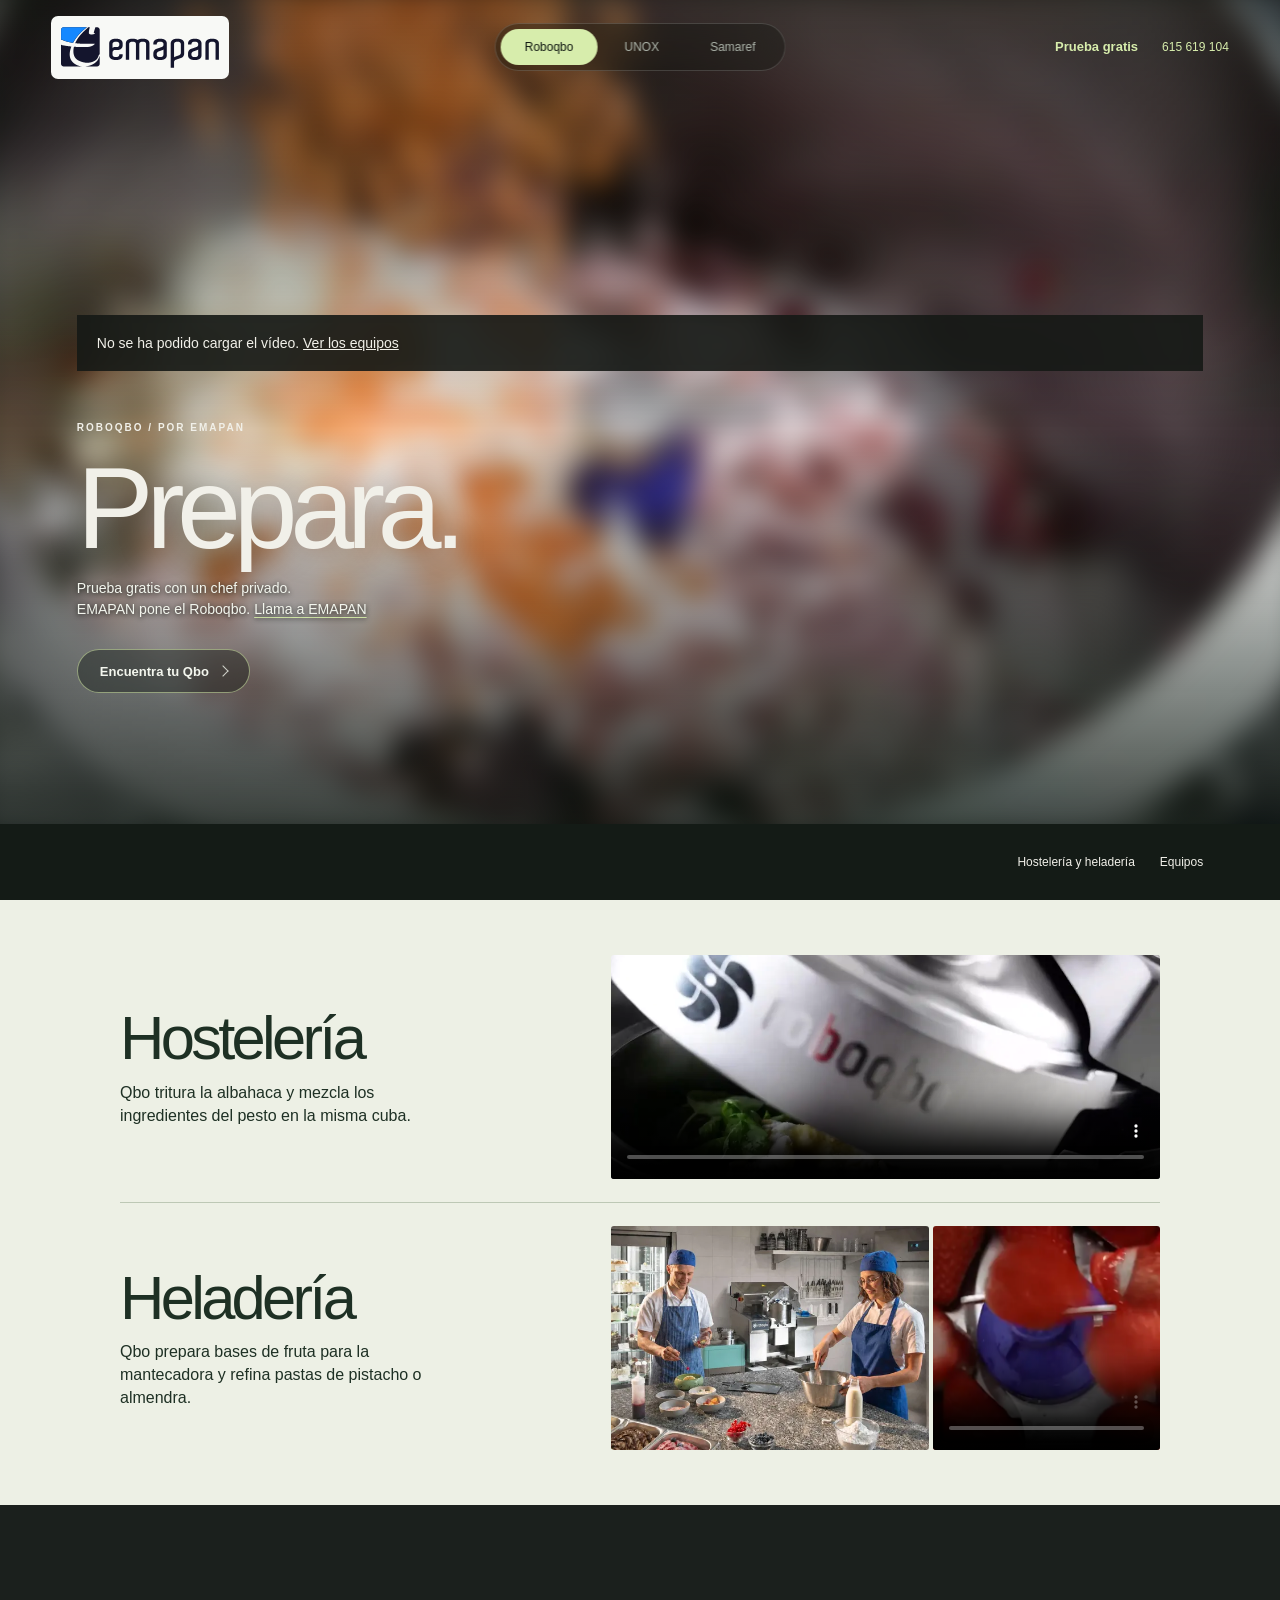
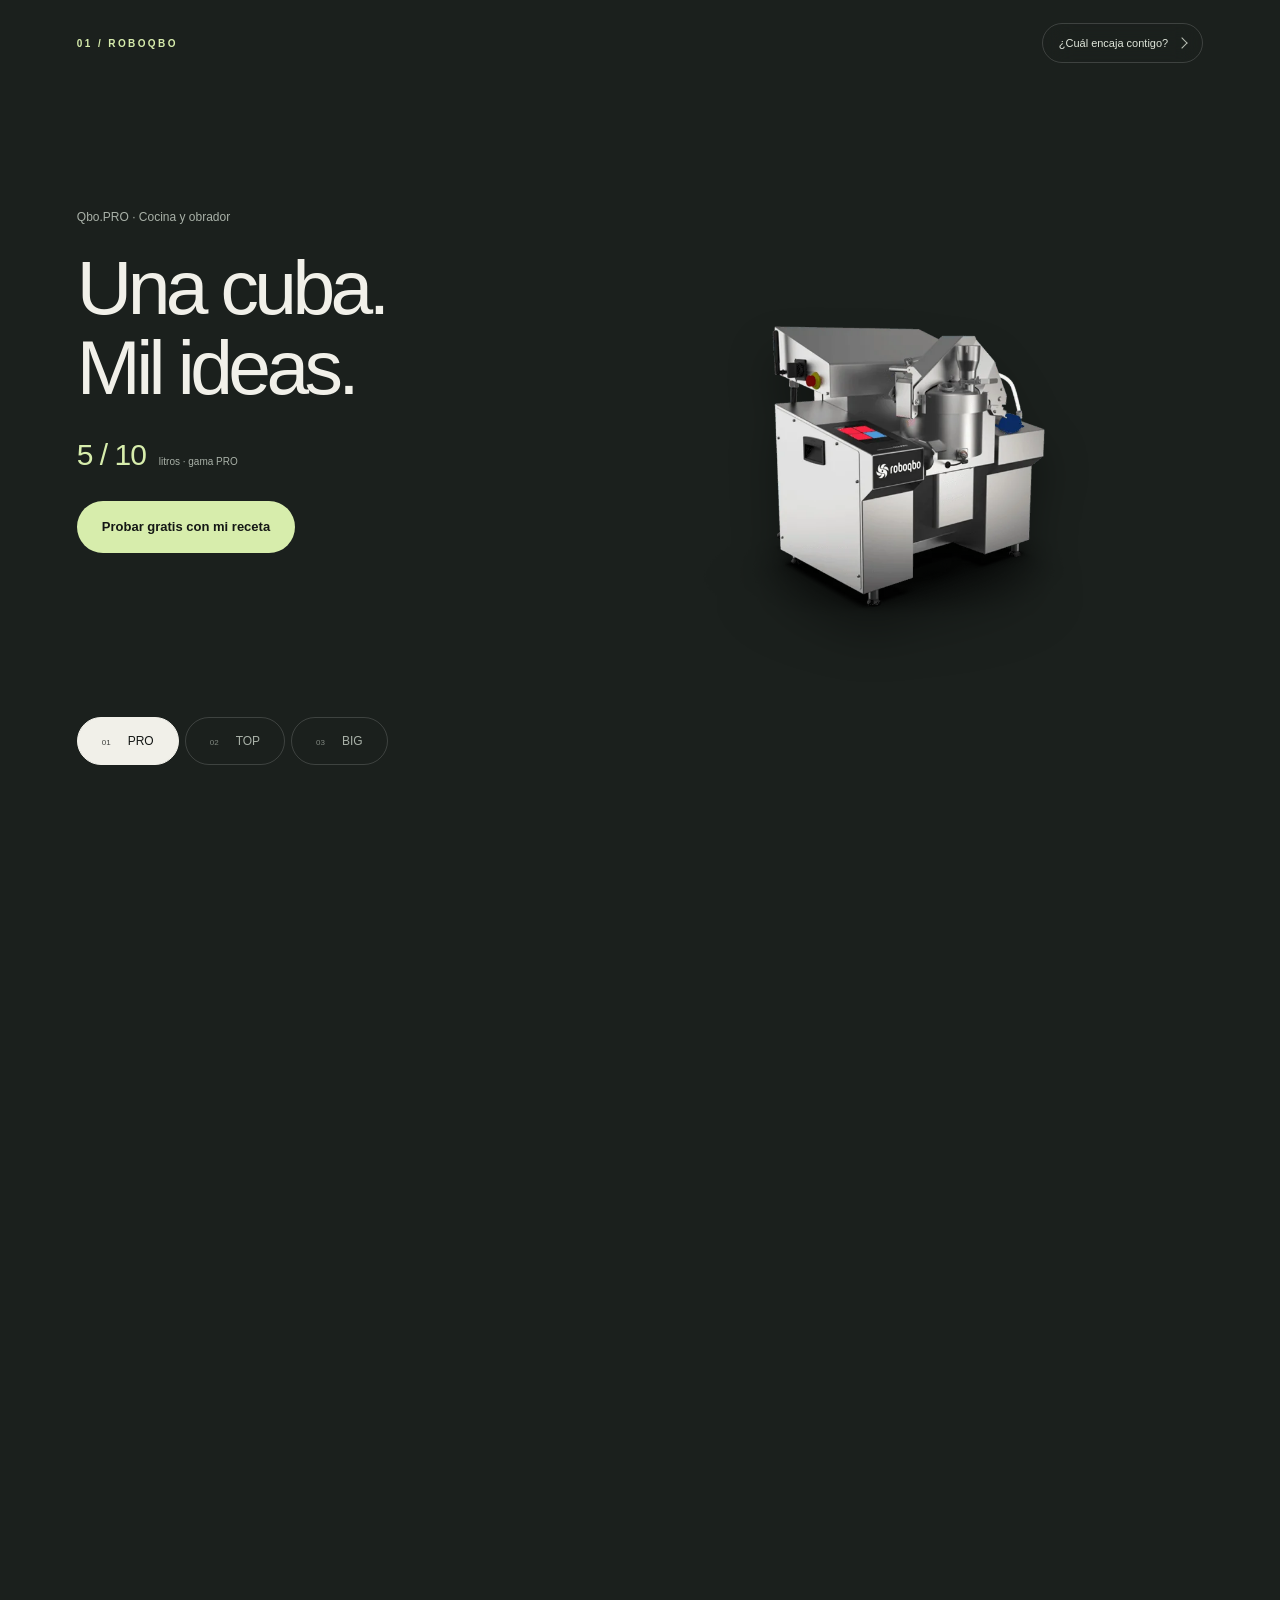
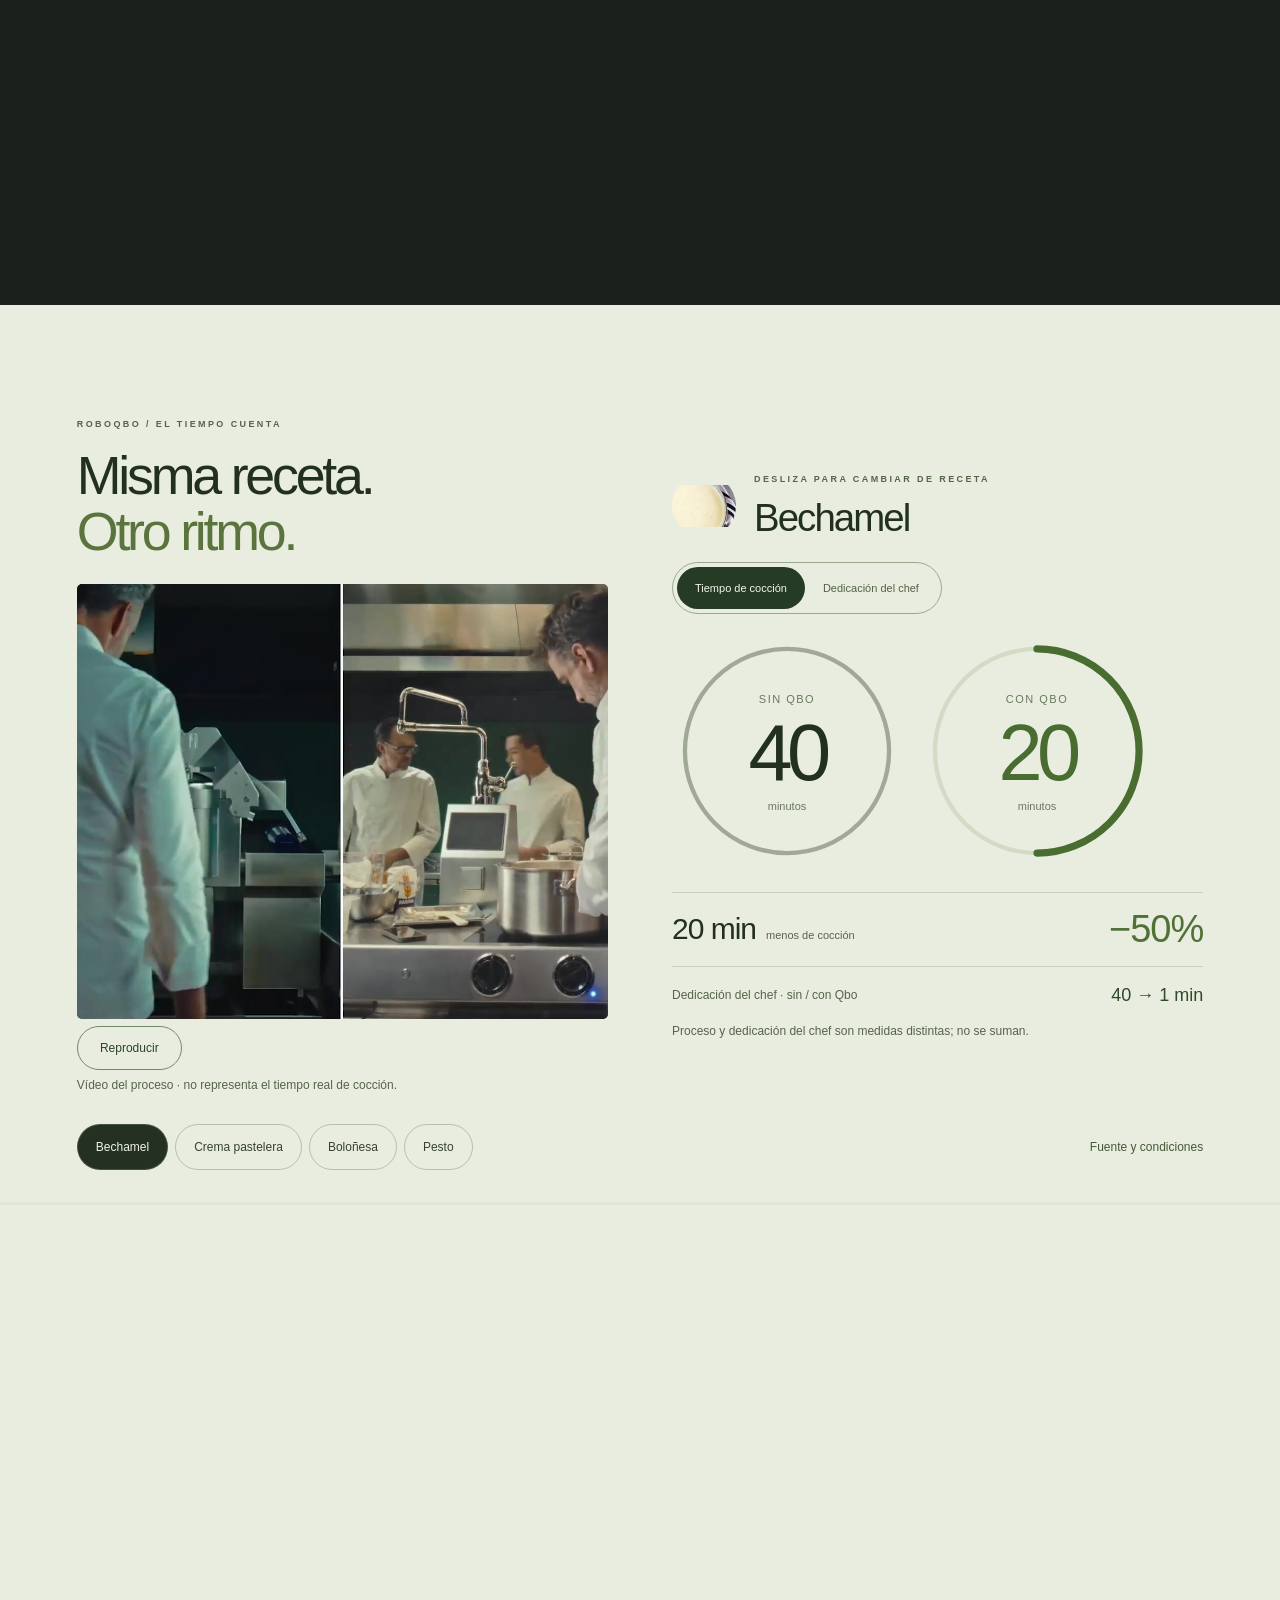
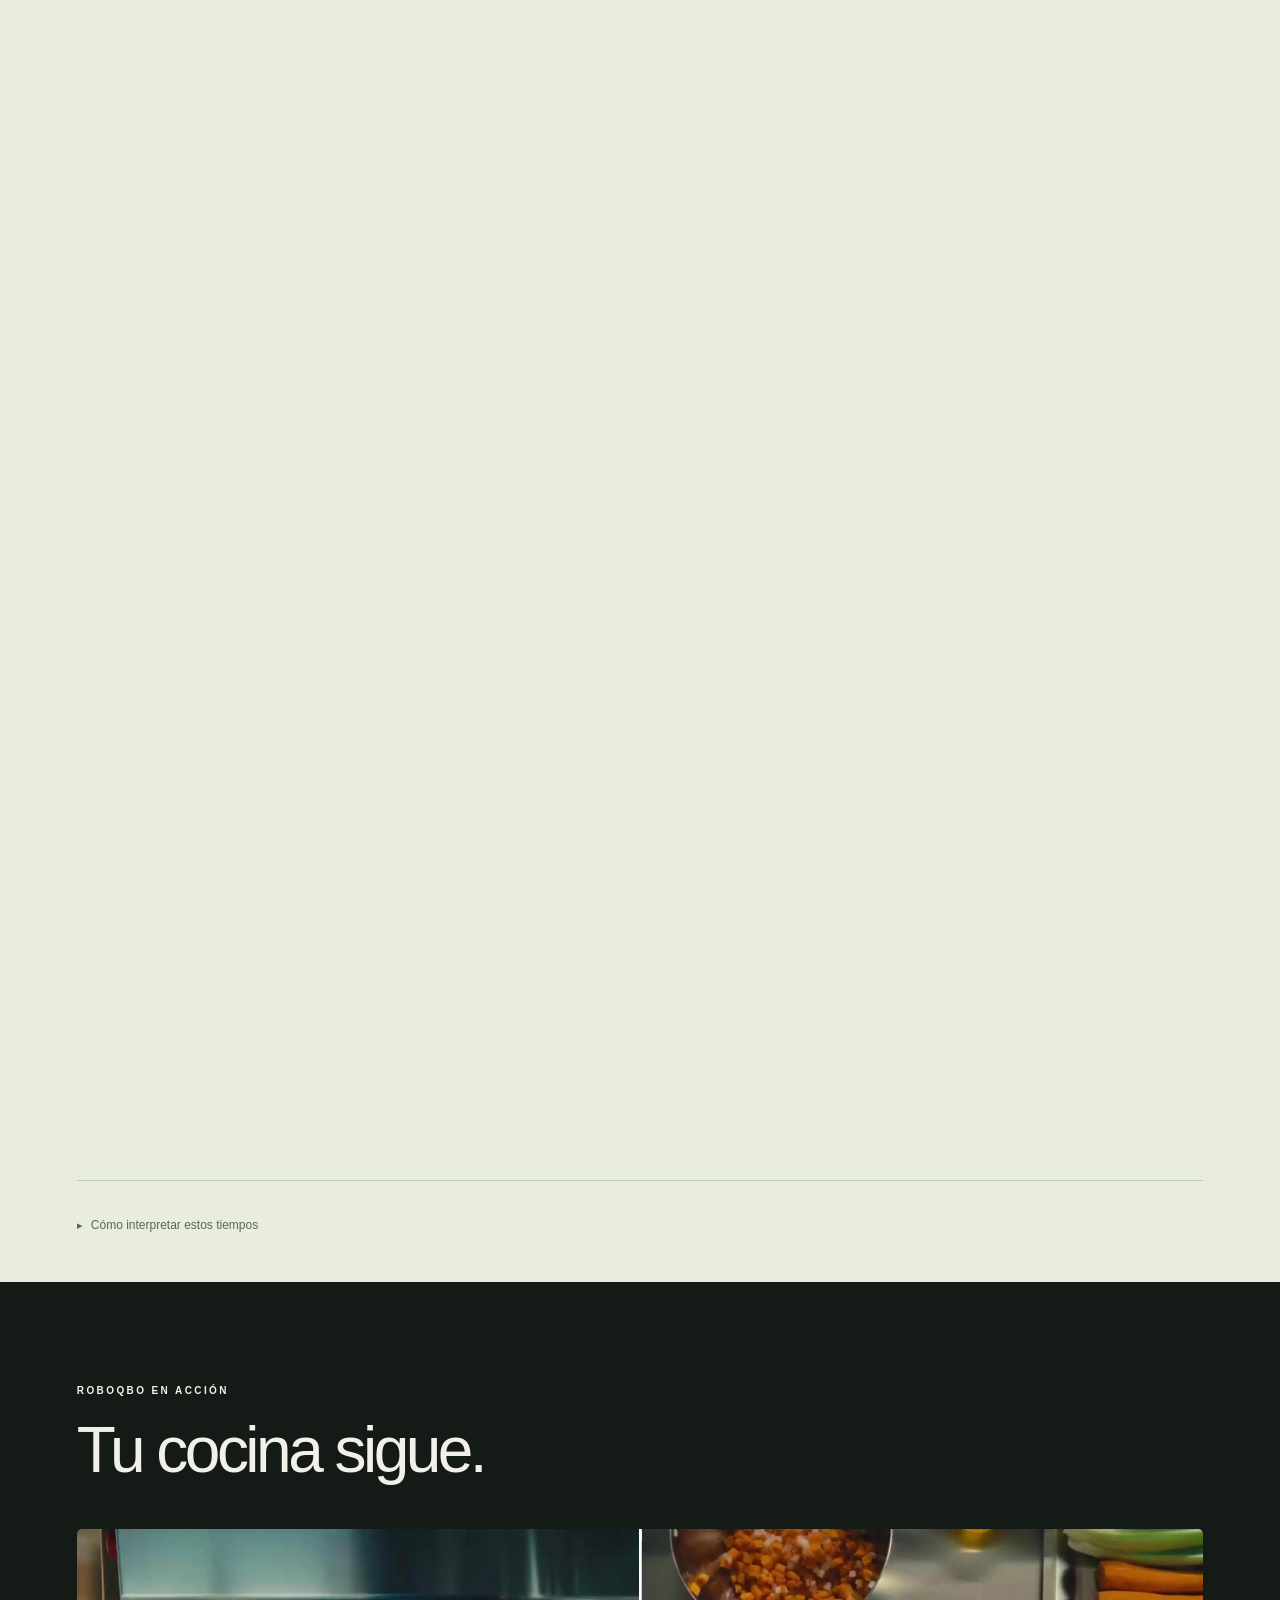
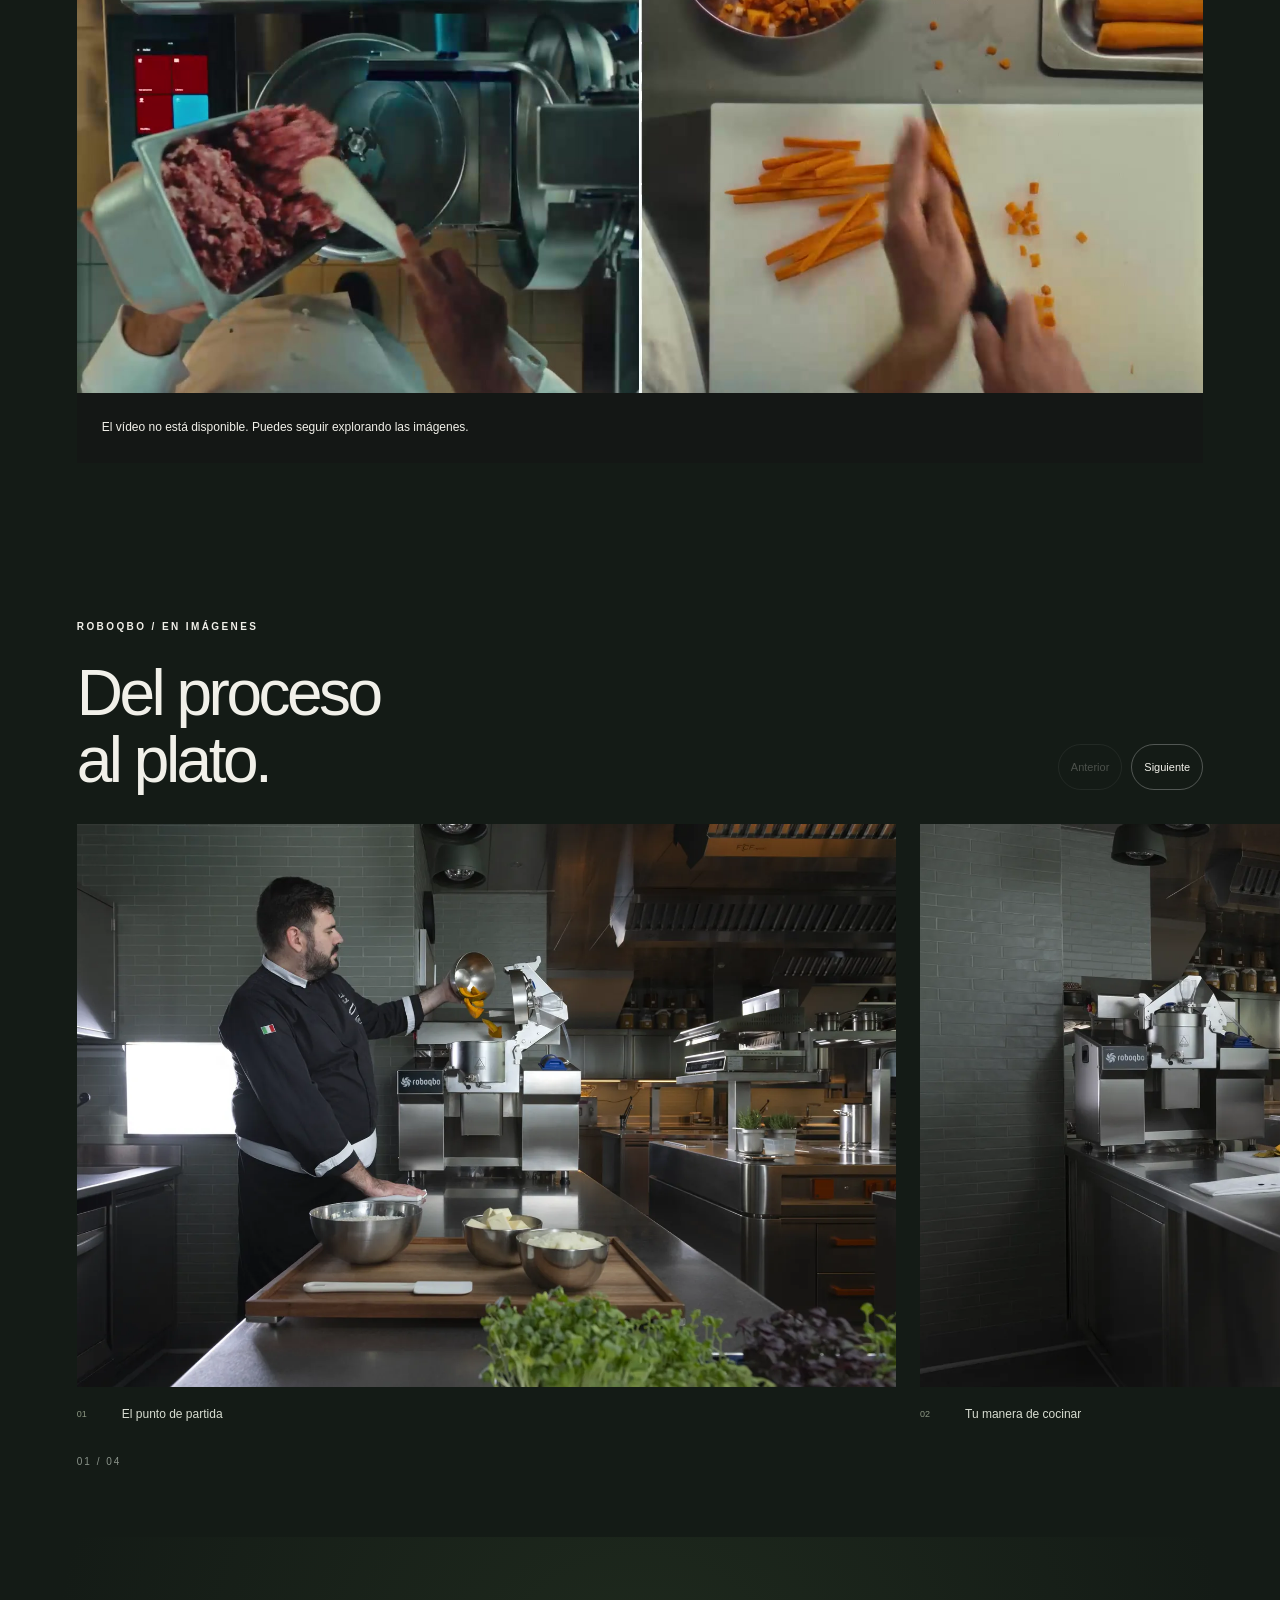
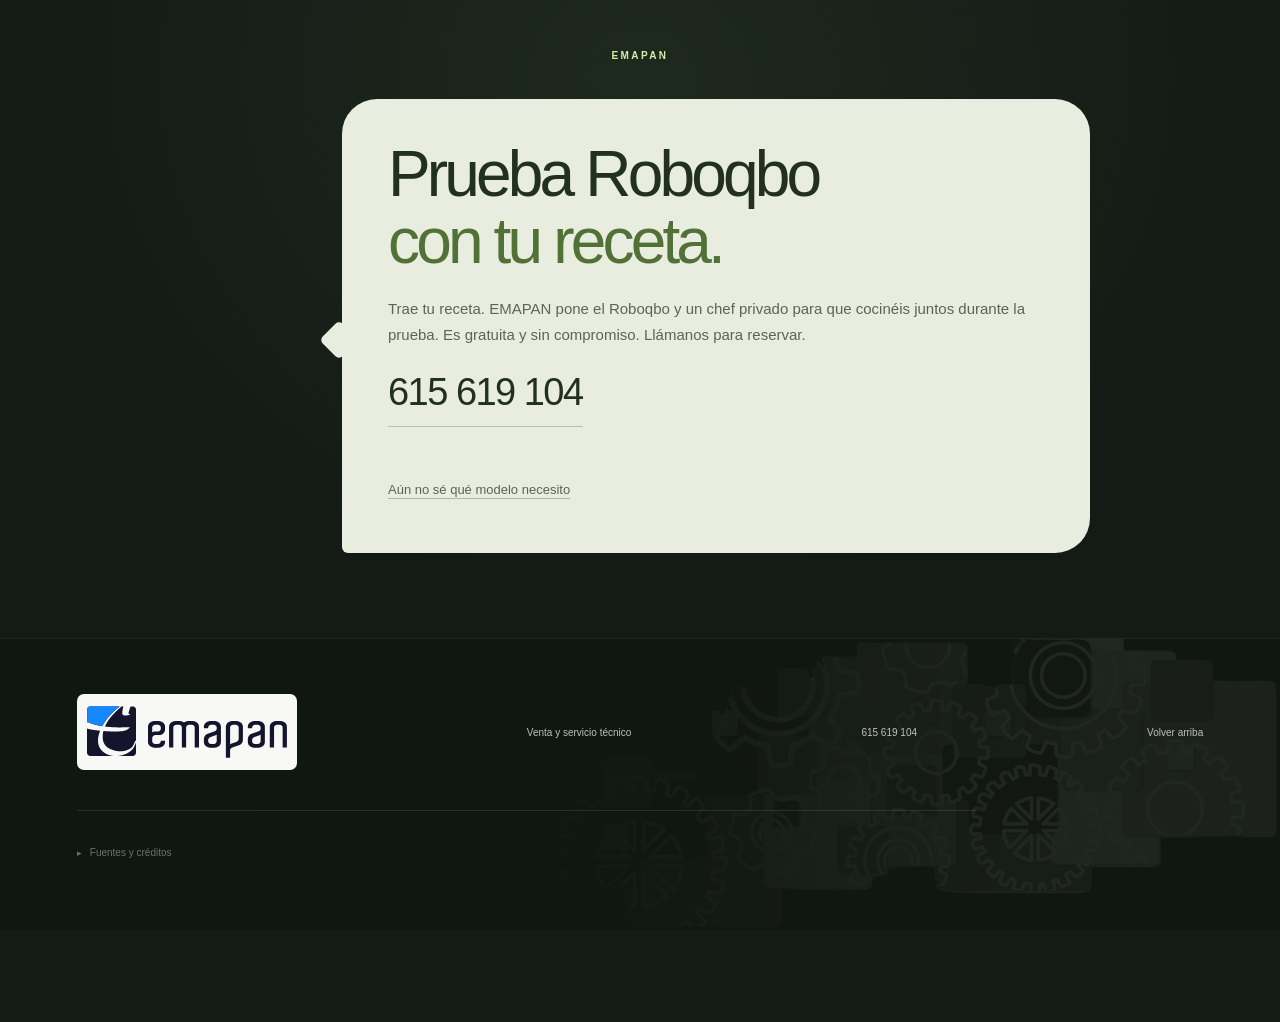
==== commit d41c3d5c: "Integra hostelería y heladería en un recorrido compacto de Roboqbo" ====
--- a/web/index.html
+++ b/web/index.html
@@ -1,4 +1,4 @@
-<!doctype html><html lang="es"><head><meta charset="utf-8"><meta name="viewport" content="width=device-width,initial-scale=1"><meta name="theme-color" content="#141715"><meta name="description" content="Emapan S.L. Servicio técnico oficial, reparación, mantenimiento y venta de maquinaria de panadería, heladería y hostelería"><title>Emapan S.L. | SAT oficial</title><link rel="preload" as="image" href="assets/opt/qbo-story-poster-960.webp" media="(max-width:760px)" fetchpriority="high"><link rel="preload" as="image" href="assets/qbo-story-hd-poster.jpg" media="(min-width:761px)" fetchpriority="high"><link rel="stylesheet" href="cinema.css"><link rel="stylesheet" href="experience.css"><link rel="stylesheet" href="homeboard.css"><link rel="stylesheet" href="brand-motion.css"><link rel="stylesheet" href="guide-experience.css"><link rel="stylesheet" href="visual-refresh.css"><link rel="stylesheet" href="liquid-guide.css"><link rel="stylesheet" href="mobile-experience.css"><link rel="stylesheet" href="emapan-brand.css"><link rel="stylesheet" href="evolution.css"><link rel="stylesheet" href="heladeria.css"><link rel="icon" href="/favicon.ico?v=2" sizes="16x16 32x32 48x48"><link rel="icon" type="image/png" sizes="48x48" href="/favicon-48x48.png?v=2"><link rel="icon" type="image/svg+xml" sizes="any" href="/favicon.svg?v=2"><link rel="apple-touch-icon" sizes="180x180" href="/apple-touch-icon.png?v=2">
+<!doctype html><html lang="es"><head><meta charset="utf-8"><meta name="viewport" content="width=device-width,initial-scale=1"><meta name="theme-color" content="#141715"><meta name="description" content="Emapan S.L. Servicio técnico oficial, reparación, mantenimiento y venta de maquinaria de panadería, heladería y hostelería"><title>Emapan S.L. | SAT oficial</title><link rel="preload" as="image" href="assets/opt/qbo-story-poster-960.webp" media="(max-width:760px)" fetchpriority="high"><link rel="preload" as="image" href="assets/qbo-story-hd-poster.jpg" media="(min-width:761px)" fetchpriority="high"><link rel="stylesheet" href="cinema.css"><link rel="stylesheet" href="experience.css"><link rel="stylesheet" href="homeboard.css"><link rel="stylesheet" href="brand-motion.css"><link rel="stylesheet" href="guide-experience.css"><link rel="stylesheet" href="visual-refresh.css"><link rel="stylesheet" href="liquid-guide.css"><link rel="stylesheet" href="mobile-experience.css"><link rel="stylesheet" href="emapan-brand.css"><link rel="stylesheet" href="evolution.css"><link rel="stylesheet" href="aplicaciones.css"><link rel="icon" href="/favicon.ico?v=2" sizes="16x16 32x32 48x48"><link rel="icon" type="image/png" sizes="48x48" href="/favicon-48x48.png?v=2"><link rel="icon" type="image/svg+xml" sizes="any" href="/favicon.svg?v=2"><link rel="apple-touch-icon" sizes="180x180" href="/apple-touch-icon.png?v=2">
 <meta property="og:type" content="website">
 <meta property="og:locale" content="es_ES">
 <meta property="og:site_name" content="Emapan S.L.">
@@ -21,12 +21,33 @@
 <div class="film-copy"><span class="eyebrow">ROBOQBO / POR EMAPAN</span><h1 id="film-title">Prepara.</h1>
   <p class="film-trial">Prueba gratis con un chef privado.<br>EMAPAN pone el Roboqbo. <a href="tel:+34615619104" aria-label="Llama a EMAPAN al 615 619 104 para reservar la prueba gratuita de Roboqbo">Llama a EMAPAN</a></p>
   <button class="hero-finder" type="button" data-finder="hero">Encuentra tu Qbo</button></div>
-<div class="film-controls"><button id="play-film" class="film-play" aria-label="Pausar el vídeo"> Pausar</button><a href="#equipos">Descubrir</a><a href="#heladeria">Heladería</a></div>
+<div class="film-controls"><button id="play-film" class="film-play" aria-label="Pausar el vídeo"> Pausar</button><a href="#qbo-proceso">Hostelería y heladería</a><a href="#equipos">Equipos</a></div>
 <div class="bottom-line"><span id="scroll-hint">ROBOQBO · SIGUE BAJANDO</span><span id="counter">01 / 03</span></div>
 <div class="film-progress" aria-hidden="true"><span id="film-progress-fill"></span></div>
 <div class="film-chapters" aria-label="Momentos del vídeo"><button data-time="0" aria-current="step">Prepara</button><button data-time="3.1">Transforma</button><button data-time="10">Sirve</button></div>
 <p id="video-error" hidden>No se ha podido cargar el vídeo. <a href="#equipos">Ver los equipos </a></p>
-</div></section><section class="editorial-film" id="qbo-proceso"><div class="editorial-copy"><span class="eyebrow">ROBOQBO</span><h2>Así<br><em>empieza.</em></h2></div><div class="inline-film"><video id="qbo-production" class="ambient-video" muted loop playsinline preload="none" data-poster="assets/qbo-production-poster.jpg" data-poster-mobile="assets/opt/qbo-production-poster-960.webp" aria-label="Preparación de ingredientes con Roboqbo"><source data-src="assets/qbo-production.mp4" data-src-mobile="assets/opt/qbo-production-m.mp4" type="video/mp4"></video><div class="video-control-rail"><button class="media-toggle" data-video="qbo-production" aria-label="Reproducir Preparación de ingredientes con Roboqbo"> Reproducir</button><span class="film-label">PREPARACIÓN DE INGREDIENTES</span></div><p class="media-error" hidden>El vídeo no está disponible. Puedes seguir explorando las imágenes.</p></div></section><section class="product-story qbo-story" id="equipos" data-story="qbo" aria-label="Descubre la gama ROBOQBO al desplazarte"><div class="product-stage"><div class="story-heading"><span class="eyebrow">01 / ROBOQBO</span><span class="eyebrow story-prompt">DESLIZA </span><button class="finder-chip" type="button" data-finder="gama">¿Cuál encaja contigo?</button></div><div class="product-layout"><div class="product-copy"><span class="model-kicker" id="qbo-name">Qbo.PRO · Cocina y obrador</span><h2 id="qbo-headline">Una cuba.<br>Mil ideas.</h2><p id="qbo-description">Cortar. Mezclar. Cocinar.</p><div class="product-fact"><span id="qbo-fact">5 / 10</span><span id="qbo-fact-label">litros · gama PRO</span></div><button class="pill " id="qbo-demo" data-demo="Qbo.PRO"><span class="btn-label">Probar gratis con mi receta</span></button><a class="text-link subtle" href="#qbo-tiempos">Comparar tiempos <img src="assets/icons/arrow-up-right.svg" alt="" class="arrow-icon" aria-hidden="true"></a></div><div class="product-visual"><span class="product-word" aria-hidden="true">Qbo.</span>
+</div></section><section class="qbo-uses" id="qbo-proceso" tabindex="-1" aria-label="Roboqbo en hostelería y heladería">
+  <article class="qbo-use" id="hosteleria" aria-labelledby="uso-cocina">
+    <div class="use-copy">
+      <h2 id="uso-cocina">Hostelería</h2>
+      <p>Qbo tritura la albahaca y mezcla los ingredientes del pesto en la misma cuba.</p>
+    </div>
+    <video id="qbo-production" controls muted loop playsinline preload="none" poster="assets/opt/qbo-production-poster-960.webp" aria-label="Preparación de pesto con Roboqbo">
+      <source media="(max-width: 760px)" src="assets/opt/qbo-production-m.mp4" type="video/mp4">
+      <source src="assets/qbo-production.mp4" type="video/mp4">
+    </video>
+  </article>
+  <article class="qbo-use" id="heladeria" tabindex="-1" aria-labelledby="uso-helado">
+    <span class="use-bookmark" id="heladeria-bases"></span><span class="use-bookmark" id="heladeria-pastas"></span><span class="use-bookmark" id="heladeria-fruta"></span>
+    <div class="use-copy">
+      <h2 id="uso-helado">Heladería</h2>
+      <p>Qbo prepara bases de fruta para la mantecadora y refina pastas de pistacho o almendra.</p>
+    </div>
+    <div class="use-gelato-media">
+    <video controls muted loop playsinline preload="none" poster="assets/qbo-heladeria/fresas.webp" aria-label="Preparación de fresas en la cuba de Roboqbo" src="assets/qbo-heladeria/fresas.mp4"></video>
+    </div>
+  </article>
+</section><section class="product-story qbo-story" id="equipos" data-story="qbo" aria-label="Descubre la gama ROBOQBO al desplazarte"><div class="product-stage"><div class="story-heading"><span class="eyebrow">01 / ROBOQBO</span><span class="eyebrow story-prompt">DESLIZA </span><button class="finder-chip" type="button" data-finder="gama">¿Cuál encaja contigo?</button></div><div class="product-layout"><div class="product-copy"><span class="model-kicker" id="qbo-name">Qbo.PRO · Cocina y obrador</span><h2 id="qbo-headline">Una cuba.<br>Mil ideas.</h2><p id="qbo-description">Cortar. Mezclar. Cocinar.</p><div class="product-fact"><span id="qbo-fact">5 / 10</span><span id="qbo-fact-label">litros · gama PRO</span></div><button class="pill " id="qbo-demo" data-demo="Qbo.PRO"><span class="btn-label">Probar gratis con mi receta</span></button><a class="text-link subtle" href="#qbo-tiempos">Comparar tiempos <img src="assets/icons/arrow-up-right.svg" alt="" class="arrow-icon" aria-hidden="true"></a></div><div class="product-visual"><span class="product-word" aria-hidden="true">Qbo.</span>
 <img class="model-image is-active" data-model="qbo-pro" src="assets/opt/qbo-pro.webp" decoding="async" alt="ROBOQBO PRO" loading="lazy" >
 <img class="model-image " data-model="qbo-top" src="assets/opt/qbo-top.webp" decoding="async" alt="ROBOQBO TOP" loading="lazy" aria-hidden="true">
 <img class="model-image " data-model="qbo-big" src="assets/opt/qbo-big-cutout.webp" decoding="async" alt="ROBOQBO BIG" loading="lazy" aria-hidden="true">
@@ -35,67 +56,6 @@
 <button data-qbo="top" aria-pressed="false"><span class="tab-count">02</span>TOP</button>
 <button data-qbo="big" aria-pressed="false"><span class="tab-count">03</span>BIG</button>
 </div><span class="model-count" id="qbo-count">01 / 03</span></div><div class="story-track" aria-hidden="true"><span></span></div></div></section>
-<section id="heladeria" tabindex="-1" class="gelato" aria-labelledby="gelato-title">
-  <div class="gelato-cover">
-    <picture>
-      <source media="(max-width: 700px)" srcset="assets/qbo-heladeria/obrador-m.webp">
-      <img src="assets/qbo-heladeria/obrador.webp" width="1560" height="878" alt="Equipo Qbo junto a la zona de preparación y la vitrina de una heladería" loading="lazy" decoding="async">
-    </picture>
-    <div class="gelato-cover-copy">
-      <p class="eyebrow">ROBOQBO / HELADERÍA</p>
-      <h2 id="gelato-title">El obrador<br>de heladería.</h2>
-      <p>Qbo prepara la base. La mantecadora termina el helado.</p>
-    </div>
-  </div>
-
-  <div class="gelato-story">
-    <aside class="gelato-index" aria-label="Recorrido de heladería">
-      <h3>De la cuba<br><em>a la vitrina.</em></h3>
-      <nav aria-label="Preparaciones de heladería">
-        <a href="#heladeria-bases">Bases de helado</a>
-        <a href="#heladeria-pastas">Pastas de frutos secos</a>
-        <a href="#heladeria-fruta">Fruta y sorbetes</a>
-      </nav>
-    </aside>
-    <div class="gelato-preparations">
-      <article tabindex="-1" id="heladeria-bases">
-        <video controls playsinline muted preload="none" width="840" height="608" poster="assets/qbo-heladeria/cuba.webp" aria-label="Vídeo de Roboqbo que muestra el interior y los útiles de la cuba" src="assets/qbo-heladeria/cuba.mp4"></video>
-        <h4>Bases de helado</h4>
-        <p>Qbo mezcla los ingredientes en la cuba. El disco emulsionador permite trabajar la base antes de pasarla a la mantecadora.</p>
-        <p class="gelato-time"><strong>15 min</strong> de cocción con Qbo · 45 min sin Qbo¹</p>
-      </article>
-      <article tabindex="-1" id="heladeria-pastas">
-        <div class="gelato-pair">
-          <figure><img src="assets/qbo-heladeria/pistacho.webp" width="680" height="442" loading="lazy" decoding="async" alt="Pasta de pistacho refinada"><figcaption>Pistacho</figcaption></figure>
-          <figure><img src="assets/qbo-heladeria/almendra.webp" width="680" height="442" loading="lazy" decoding="async" alt="Textura de la pasta de almendra"><figcaption>Almendra</figcaption></figure>
-        </div>
-        <h4>Pastas de frutos secos</h4>
-        <p>La cuchilla microdentada refina los frutos secos para elaborar la pasta en el propio obrador. Roboqbo muestra cómo quedan la pasta de pistacho y la de almendra.</p>
-        <p class="gelato-time"><strong>15 min</strong> con Qbo para la pasta de pistacho · 60 min sin Qbo¹</p>
-      </article>
-      <article tabindex="-1" id="heladeria-fruta">
-        <div class="gelato-fruit">
-          <video controls playsinline muted preload="none" width="480" height="900" poster="assets/qbo-heladeria/fresas.webp" aria-label="Vídeo de Roboqbo de una preparación con fresas en la cuba" src="assets/qbo-heladeria/fresas.mp4"></video>
-          <figure><img src="assets/qbo-heladeria/sorbete.webp" width="680" height="442" alt="Base de sorbete de la selección de Roboqbo" loading="lazy" decoding="async"><figcaption>Base de sorbete</figcaption></figure>
-        </div>
-        <h4>Fruta y sorbetes</h4>
-        <p>La fruta de temporada se puede transformar en bases de sorbete. Para un acabado con trozos de fruta, la paleta mezcladora permite preparar variegatos y salsas con una mezcla suave.</p>
-        <p class="gelato-time"><strong>15 min</strong> de cocción para la base de sorbete · 30 min sin Qbo¹</p>
-      </article>
-      <p class="gelato-source">¹ Tiempos de cocción publicados por Roboqbo para estas preparaciones. La marca no especifica el modelo ni el tamaño del lote. Fotografías y vídeos de Roboqbo.</p>
-    </div>
-  </div>
-
-  <div class="gelato-equipment">
-    <h3>Equipos para heladería</h3>
-    <ul>
-      <li><img src="assets/qbo-heladeria/pro-5.webp" alt="" width="320" height="320" loading="lazy"><div><h4>Qbo.PRO 5</h4><p>Cuba de 5 litros</p></div></li>
-      <li><img src="assets/qbo-heladeria/pro-10.webp" alt="" width="320" height="320" loading="lazy"><div><h4>Qbo.PRO 10</h4><p>Cuba de 10 litros</p></div></li>
-      <li><img src="assets/qbo-heladeria/top-15.webp" alt="" width="320" height="320" loading="lazy"><div><h4>Qbo.TOP 15</h4><p>Cuba de 15 litros</p></div></li>
-    </ul>
-    <a href="tel:+34615619104">Prueba tu receta con un chef privado <span> Llama al 615 619 104</span></a>
-  </div>
-</section>
 <section class="time-journey" id="qbo-tiempos" aria-labelledby="time-title"><div class="time-stage"><div class="time-left"><span class="eyebrow">ROBOQBO / EL TIEMPO CUENTA</span><h2 id="time-title">Misma receta.<br><em>Otro ritmo.</em></h2><div class="texture-film"><video id="texture-video" muted loop playsinline preload="none" poster="assets/new-qbo-bechamel-poster.jpg" aria-label="Bechamel preparada con Roboqbo" data-src="assets/new-qbo-bechamel.mp4"></video><span id="texture-caption" class="film-label">BECHAMEL / PROCESO REAL</span></div><div class="video-control-rail texture-control-rail"><button id="texture-pause" class="media-toggle"> Reproducir</button></div><p class="process-note">Vídeo del proceso · no representa el tiempo real de cocción.</p></div><div class="time-right"><div class="recipe-title"><img id="recipe-image" src="assets/qbo-bechamel.webp" alt="Bechamel"><div><span class="eyebrow">DESLIZA PARA CAMBIAR DE RECETA</span><h3 id="recipe-caption">Bechamel</h3></div></div><div class="metric-switch" aria-label="Medida comparada"><button data-metric="cook" aria-pressed="true">Tiempo de cocción</button><button data-metric="chef" aria-pressed="false">Dedicación del chef</button></div><div class="clocks" aria-live="polite"><div class="clock without"><svg viewBox="0 0 160 160" aria-hidden="true"><circle cx="80" cy="80" r="71"/></svg><div><span>SIN QBO</span><strong id="time-without">40</strong><small>minutos</small></div></div><div class="clock with"><svg viewBox="0 0 160 160" aria-hidden="true"><circle class="clock-track" cx="80" cy="80" r="71"/><circle id="time-arc" pathLength="100" cx="80" cy="80" r="71"/></svg><div><span>CON QBO</span><strong id="time-with">20</strong><small>minutos</small></div></div></div><div class="gain-strip"><div><strong id="time-gain">20 min</strong><span id="gain-label">menos de cocción</span></div><strong id="time-percent">−50%</strong></div><div class="secondary-metric"><span id="secondary-label">Dedicación del chef · sin / con Qbo</span><strong id="secondary-values">40 → 1 min</strong></div><p id="time-insight">Cocción y dedicación son dos medidas distintas; no se suman.</p></div><div class="time-footer"><div class="recipe-tabs" aria-label="Receta para comparar"><button data-recipe="bechamel" aria-pressed="true">Bechamel</button><button data-recipe="custard" aria-pressed="false">Crema pastelera</button><button data-recipe="bolognese" aria-pressed="false">Boloñesa</button><button data-recipe="pesto" aria-pressed="false">Pesto</button></div><a href="#tiempos-fuente">Fuente y condiciones </a></div><div class="time-track"><span></span></div></div></section><div class="time-method" id="tiempos-fuente"><details class="source-note"><summary>Cómo interpretar estos tiempos</summary><p>Referencia publicada por Roboqbo para restauración. «Sin Qbo» es la comparación del fabricante, no una medición realizada por EMAPAN. La página de origen no detalla cantidad, modelo ni protocolo de prueba. Los resultados dependen de la receta, la carga y las condiciones de trabajo. El tiempo del chef forma parte del proceso; no debe sumarse a la cocción. Validaremos tu caso en una demostración.</p><a href="https://www.roboqbo.com/es_es/sectores/restaurantes/qbo-para-restaurantes/" target="_blank" rel="noopener">Consultar la fuente oficial de Roboqbo </a></details></div><section class="workflow-film"><div class="wide-heading"><span class="eyebrow">ROBOQBO EN ACCIÓN</span><h2>Tu cocina sigue.</h2></div><div class="inline-film"><video id="qbo-meet" class="ambient-video" muted loop playsinline preload="none" data-poster="assets/qbo-meet-poster.jpg" data-poster-mobile="assets/opt/qbo-meet-poster-960.webp" aria-label="Comparación del proceso de trabajo con Roboqbo"><source data-src="assets/qbo-meet.mp4" data-src-mobile="assets/opt/qbo-meet-m.mp4" type="video/mp4"></video><div class="video-control-rail"><button class="media-toggle" data-video="qbo-meet" aria-label="Reproducir Comparación del proceso de trabajo con Roboqbo"> Reproducir</button><span class="film-label">VÍDEO DEMOSTRATIVO · NO ES UN CRONÓMETRO DE COCCIÓN</span></div><p class="media-error" hidden>El vídeo no está disponible. Puedes seguir explorando las imágenes.</p></div></section><section class="gallery-section" id="qbo-galeria" aria-labelledby="qbo-galeria-title"><div class="gallery-heading"><div><span class="eyebrow">ROBOQBO / EN IMÁGENES</span><h2 id="qbo-galeria-title">Del proceso<br>al plato.</h2></div><div class="gallery-controls"><span>Desliza hacia la izquierda</span><button class="gallery-arrow" data-direction="-1" aria-label="Imagen anterior de ROBOQBO">Anterior</button><button class="gallery-arrow" data-direction="1" aria-label="Siguiente imagen de ROBOQBO">Siguiente</button></div></div><div class="gallery-rail" tabindex="0" role="region" aria-label="Galería horizontal de ROBOQBO" data-lenis-prevent><figure class="gallery-card"><img src="assets/opt/qbo-chef-pour-800.webp" srcset="assets/opt/qbo-chef-pour-800.webp 800w, assets/opt/qbo-chef-pour-1600.webp 1600w" sizes="(max-width:760px) 85vw, 64vw" alt="Chef incorporando ingredientes a Roboqbo" loading="lazy" decoding="async"><figcaption><span>01</span>El punto de partida</figcaption></figure><figure class="gallery-card"><img src="assets/opt/qbo-chef-prep-800.webp" srcset="assets/opt/qbo-chef-prep-800.webp 800w, assets/opt/qbo-chef-prep-1600.webp 1600w" sizes="(max-width:760px) 85vw, 64vw" alt="Chef preparando ingredientes junto a Roboqbo" loading="lazy" decoding="async"><figcaption><span>02</span>Tu manera de cocinar</figcaption></figure><figure class="gallery-card"><img src="assets/opt/qbo-detail-hq-800.webp" srcset="assets/opt/qbo-detail-hq-800.webp 800w, assets/opt/qbo-detail-hq-1600.webp 1600w" sizes="(max-width:760px) 85vw, 64vw" alt="Detalle de preparación con Roboqbo" loading="lazy" decoding="async"><figcaption><span>03</span>El cuidado del detalle</figcaption></figure><figure class="gallery-card"><img src="assets/opt/qbo-kitchen-wide-hq-800.webp" srcset="assets/opt/qbo-kitchen-wide-hq-800.webp 800w, assets/opt/qbo-kitchen-wide-hq-1600.webp 1600w" sizes="(max-width:760px) 85vw, 64vw" alt="Platos preparados junto a Roboqbo" loading="lazy" decoding="async"><figcaption><span>04</span>Del proceso al plato</figcaption></figure></div><div class="gallery-position" aria-live="polite">01 / 04</div></section></div><section class="contact-finale" id="contacto"><span class="eyebrow">EMAPAN</span><div class="finale-conversation"><div class="finale-mascot-slot" aria-hidden="true"></div><div class="finale-speech"><h2>Prueba Roboqbo<br><em>con tu receta.</em></h2><p>Trae tu receta. EMAPAN pone el Roboqbo y un chef privado para que cocinéis juntos durante la prueba. Es gratuita y sin compromiso. Llámanos para reservar.</p><a class="contact-number" href="tel:+34615619104" aria-label="Llamar a EMAPAN al 615 619 104 para reservar la prueba gratuita">615 619 104</a><button class="finale-finder" type="button" data-finder="final">Aún no sé qué modelo necesito</button></div></div></section></main><footer><a class="logo emapan-signature" href="/" aria-label="EMAPAN · Inicio"><span class="emapan-logo-art" aria-hidden="true"></span></a><span>Venta y servicio técnico</span><a href="tel:+34615619104">615 619 104</a><a href="#inicio">Volver arriba </a><details class="site-credits"><summary>Fuentes y créditos</summary><p>Vídeos oficiales y fotografías de Roboqbo y UNOX. El recorte existente de Qbo.BIG fue asistido por IA; no se ha generado nuevo material con IA. Mascota vectorial animada a partir de la referencia visual aportada por el cliente. Las imágenes de procesos no representan su duración real. Comparativas publicadas por Roboqbo: consultar sus condiciones junto a los tiempos. Desplazamiento Lenis, botones adaptados de Magic UI e iconos Feather, con licencias MIT conservadas.</p></details></footer><aside class="brasa-guide" aria-label="Brasa, tu guía visual"><div class="guide-bubble" id="guide-bubble" hidden><div class="guide-bubble-top"><span>BRASA · TU GUÍA</span><button id="guide-mute" aria-label="Silenciar a Brasa">Cerrar</button></div><p id="guide-message"></p></div><button class="brasa-button" aria-label="Ver la pista de Brasa" aria-controls="guide-bubble" aria-expanded="false"><svg viewBox="0 0 100 108" aria-hidden="true"><ellipse class="jelly-shadow" cx="50" cy="101" rx="30" ry="3"/><g class="jelly-body"><path d="M49 8 C76 5 94 27 93 52 C93 78 77 96 51 96 C25 97 8 81 7 57 C6 31 22 11 49 8Z" fill="#f4f5ee"/><path class="jelly-shine" d="M22 39 C25 25 35 18 46 17" fill="none" stroke="#fff" stroke-width="3" stroke-linecap="round" opacity=".6"/><g class="jelly-eyes" fill="#141b19"><rect x="42" y="29" width="11" height="25" rx="6" transform="rotate(-28 47 41)"/><rect x="64" y="21" width="9" height="23" rx="5" transform="rotate(-28 68 33)"/></g></g></svg></button></aside><div class="contact-dock"><button class="dock-finder" type="button" data-finder="dock"><span class="dock-brasa"><svg viewBox="0 0 100 108" aria-hidden="true"><path d="M49 8 C76 5 94 27 93 52 C93 78 77 96 51 96 C25 97 8 81 7 57 C6 31 22 11 49 8Z" fill="#f4f5ee"/><g fill="#141b19"><rect x="42" y="29" width="11" height="25" rx="6" transform="rotate(-28 47 41)"/><rect x="64" y="21" width="9" height="23" rx="5" transform="rotate(-28 68 33)"/></g></svg></span><span class="dock-text"><b id="dock-title">Encuentra tu Qbo</b><small id="dock-sub">En 2 preguntas</small></span></button><a class="dock-contact" href="#contacto">Contacto</a></div><dialog id="trial-dialog" aria-labelledby="trial-title" aria-describedby="trial-copy">
   <button class="close" type="button" aria-label="Cerrar la presentación de Brasa">Cerrar</button>
   <img class="trial-host" src="assets/icons/brasa.svg" width="80" height="86" alt="">
@@ -110,4 +70,4 @@
   <audio id="trial-audio" preload="none" src="assets/brasa-prueba-chef.mp3"></audio>
   <p class="trial-status" role="status"></p>
 </dialog>
-<dialog id="demo-dialog" aria-labelledby="contact-title"><button class="close" aria-label="Cerrar mensaje">Cerrar</button><span class="eyebrow">EMAPAN · HABLEMOS</span><h2 id="contact-title">Tu prueba gratis.<br><em>Sin compromiso.</em></h2><p>EMAPAN pone el Roboqbo y un chef privado durante la prueba. Trae tu receta y llama para reservar.</p><a class="dialog-phone" href="tel:+34615619104">Llamar al 615 619 104</a><form id="contact-form"><input id="interest" name="equipment" type="hidden"><dl class="contact-context" id="contact-context"></dl><fieldset class="contact-intent"><legend>¿Qué necesitas?</legend><div class="chip-row"><label class="chip"><input type="radio" name="intent" value="demo" checked><span>Prueba gratis</span></label><label class="chip"><input type="radio" name="intent" value="presupuesto"><span>Presupuesto</span></label><label class="chip"><input type="radio" name="intent" value="asesoramiento"><span>Asesoramiento</span></label></div></fieldset><label>Tu nombre <small>(opcional)</small><input id="contact-name" autocomplete="given-name" maxlength="80" placeholder="¿Cómo te llamas?"></label><label>Tu receta o idea <small>(opcional)</small><textarea id="contact-idea" maxlength="600" rows="3" placeholder="Me gustaría probar…"></textarea></label><a id="send-message" class="pill" target="_blank" rel="noopener" href="https://wa.me/34615619104">Continuar en WhatsApp </a><p class="message-note">Se abrirá WhatsApp con tu mensaje preparado. Tú confirmas el envío.</p></form></dialog><dialog id="finder-dialog" class="finder" aria-labelledby="finder-title"><div class="finder-top"><span class="finder-host"><svg viewBox="0 0 100 108" aria-hidden="true"><path d="M49 8 C76 5 94 27 93 52 C93 78 77 96 51 96 C25 97 8 81 7 57 C6 31 22 11 49 8Z" fill="#f4f5ee"/><g fill="#141b19"><rect x="42" y="29" width="11" height="25" rx="6" transform="rotate(-28 47 41)"/><rect x="64" y="21" width="9" height="23" rx="5" transform="rotate(-28 68 33)"/></g></svg></span><span class="eyebrow" id="finder-title">BRASA · TE AYUDA A ELEGIR</span><button class="close finder-close" type="button" aria-label="Cerrar el selector">Cerrar</button></div><div class="finder-progress" aria-hidden="true"><span></span></div><div class="finder-body" id="finder-body"></div></dialog><script src="vendor/lenis.min.js"></script><script src="cinema.js"></script><script src="homeboard.js"></script><script src="brand-motion.js"></script><script src="guide-experience.js"></script><script src="analytics.js"></script><script src="evolution.js"></script><script src="heladeria.js"></script></body></html>+<dialog id="demo-dialog" aria-labelledby="contact-title"><button class="close" aria-label="Cerrar mensaje">Cerrar</button><span class="eyebrow">EMAPAN · HABLEMOS</span><h2 id="contact-title">Tu prueba gratis.<br><em>Sin compromiso.</em></h2><p>EMAPAN pone el Roboqbo y un chef privado durante la prueba. Trae tu receta y llama para reservar.</p><a class="dialog-phone" href="tel:+34615619104">Llamar al 615 619 104</a><form id="contact-form"><input id="interest" name="equipment" type="hidden"><dl class="contact-context" id="contact-context"></dl><fieldset class="contact-intent"><legend>¿Qué necesitas?</legend><div class="chip-row"><label class="chip"><input type="radio" name="intent" value="demo" checked><span>Prueba gratis</span></label><label class="chip"><input type="radio" name="intent" value="presupuesto"><span>Presupuesto</span></label><label class="chip"><input type="radio" name="intent" value="asesoramiento"><span>Asesoramiento</span></label></div></fieldset><label>Tu nombre <small>(opcional)</small><input id="contact-name" autocomplete="given-name" maxlength="80" placeholder="¿Cómo te llamas?"></label><label>Tu receta o idea <small>(opcional)</small><textarea id="contact-idea" maxlength="600" rows="3" placeholder="Me gustaría probar…"></textarea></label><a id="send-message" class="pill" target="_blank" rel="noopener" href="https://wa.me/34615619104">Continuar en WhatsApp </a><p class="message-note">Se abrirá WhatsApp con tu mensaje preparado. Tú confirmas el envío.</p></form></dialog><dialog id="finder-dialog" class="finder" aria-labelledby="finder-title"><div class="finder-top"><span class="finder-host"><svg viewBox="0 0 100 108" aria-hidden="true"><path d="M49 8 C76 5 94 27 93 52 C93 78 77 96 51 96 C25 97 8 81 7 57 C6 31 22 11 49 8Z" fill="#f4f5ee"/><g fill="#141b19"><rect x="42" y="29" width="11" height="25" rx="6" transform="rotate(-28 47 41)"/><rect x="64" y="21" width="9" height="23" rx="5" transform="rotate(-28 68 33)"/></g></svg></span><span class="eyebrow" id="finder-title">BRASA · TE AYUDA A ELEGIR</span><button class="close finder-close" type="button" aria-label="Cerrar el selector">Cerrar</button></div><div class="finder-progress" aria-hidden="true"><span></span></div><div class="finder-body" id="finder-body"></div></dialog><script src="vendor/lenis.min.js"></script><script src="cinema.js"></script><script src="homeboard.js"></script><script src="brand-motion.js"></script><script src="guide-experience.js"></script><script src="analytics.js"></script><script src="evolution.js"></script><script src="aplicaciones.js"></script></body></html>
--- a/web/aplicaciones.css
+++ b/web/aplicaciones.css
@@ -0,0 +1,61 @@
+.qbo-uses {
+  padding: clamp(18px, 2.5vw, 36px) max(6vw, calc((100% - 1040px) / 2));
+  background: #edf0e5;
+  color: #1e3024;
+}
+.qbo-uses, .qbo-use, .use-bookmark { scroll-margin-top: 92px; }
+.qbo-use {
+  position: relative;
+  display: grid;
+  grid-template-columns: minmax(0, .86fr) minmax(0, 1.14fr);
+  align-items: center;
+  gap: clamp(24px, 6vw, 88px);
+  padding-block: clamp(18px, 1.8vw, 26px);
+}
+.qbo-use + .qbo-use { border-top: 1px solid #bdc8b5; }
+.use-copy h2 {
+  margin: 0 0 12px;
+  font-size: clamp(30px, 4.8vw, 74px);
+  line-height: 1;
+  font-weight: 400;
+  letter-spacing: -.06em;
+}
+.use-copy p { max-width: 38ch; margin: 0; font-size: clamp(15px, 1.25vw, 18px); line-height: 1.45; }
+.qbo-use video {
+  display: block;
+  width: 100%;
+  height: clamp(175px, 18vw, 224px);
+  object-fit: cover;
+  background: #19251d;
+  border-radius: 3px;
+}
+.use-bookmark { position: absolute; top: 0; }
+.use-gelato-media { display: grid; grid-template-columns: minmax(0, 1.4fr) minmax(0, 1fr); gap: 4px; }
+@media (min-width: 681px) {
+  .use-gelato-media::before {
+    content: '';
+    border-radius: 3px;
+    background: url('assets/qbo-heladeria/laboratorio.webp') center / cover;
+  }
+}
+
+.qbo-use video:focus-visible { outline: 3px solid #456838; outline-offset: 3px; }
+@supports (animation-timeline: view()) {
+  @media (prefers-reduced-motion: no-preference) {
+    .qbo-use .use-copy {
+      animation: use-arrival linear both;
+      animation-timeline: view();
+      animation-range: entry 0% entry 100%;
+    }
+    @keyframes use-arrival { from { transform: translateY(12px); } to { transform: none; } }
+  }
+}
+@media (max-width: 680px) {
+  .qbo-uses { padding: 16px max(16px, 5vw); }
+  .qbo-use { grid-template-columns: minmax(0, 1.2fr) minmax(0, 1fr); gap: 16px; padding-block: 22px; }
+  .use-copy h2 { margin-bottom: 8px; }
+  .use-copy p { font-size: 14px; }
+  .use-gelato-media { display: block; }
+  .qbo-uses, .qbo-use, .use-bookmark { scroll-margin-top: 70px; }
+  .qbo-use video { height: clamp(170px, 42vw, 210px); }
+}
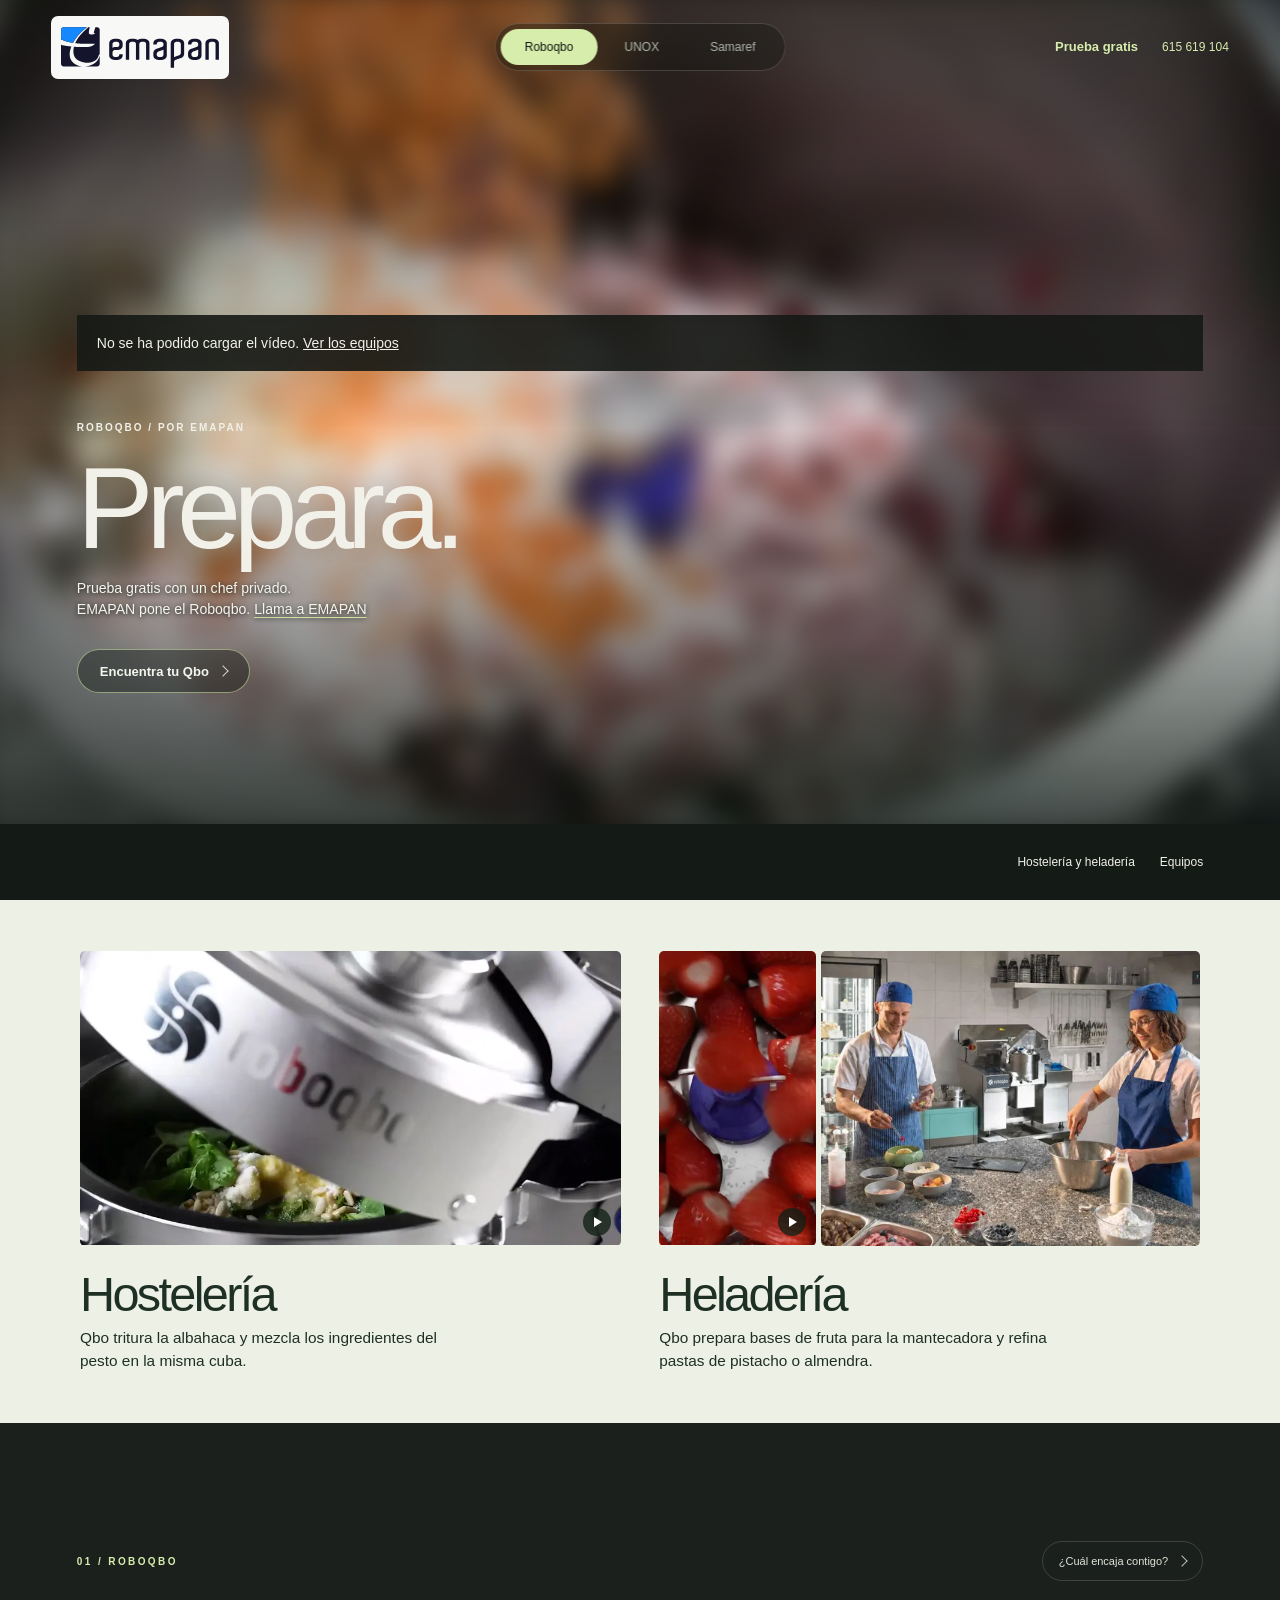
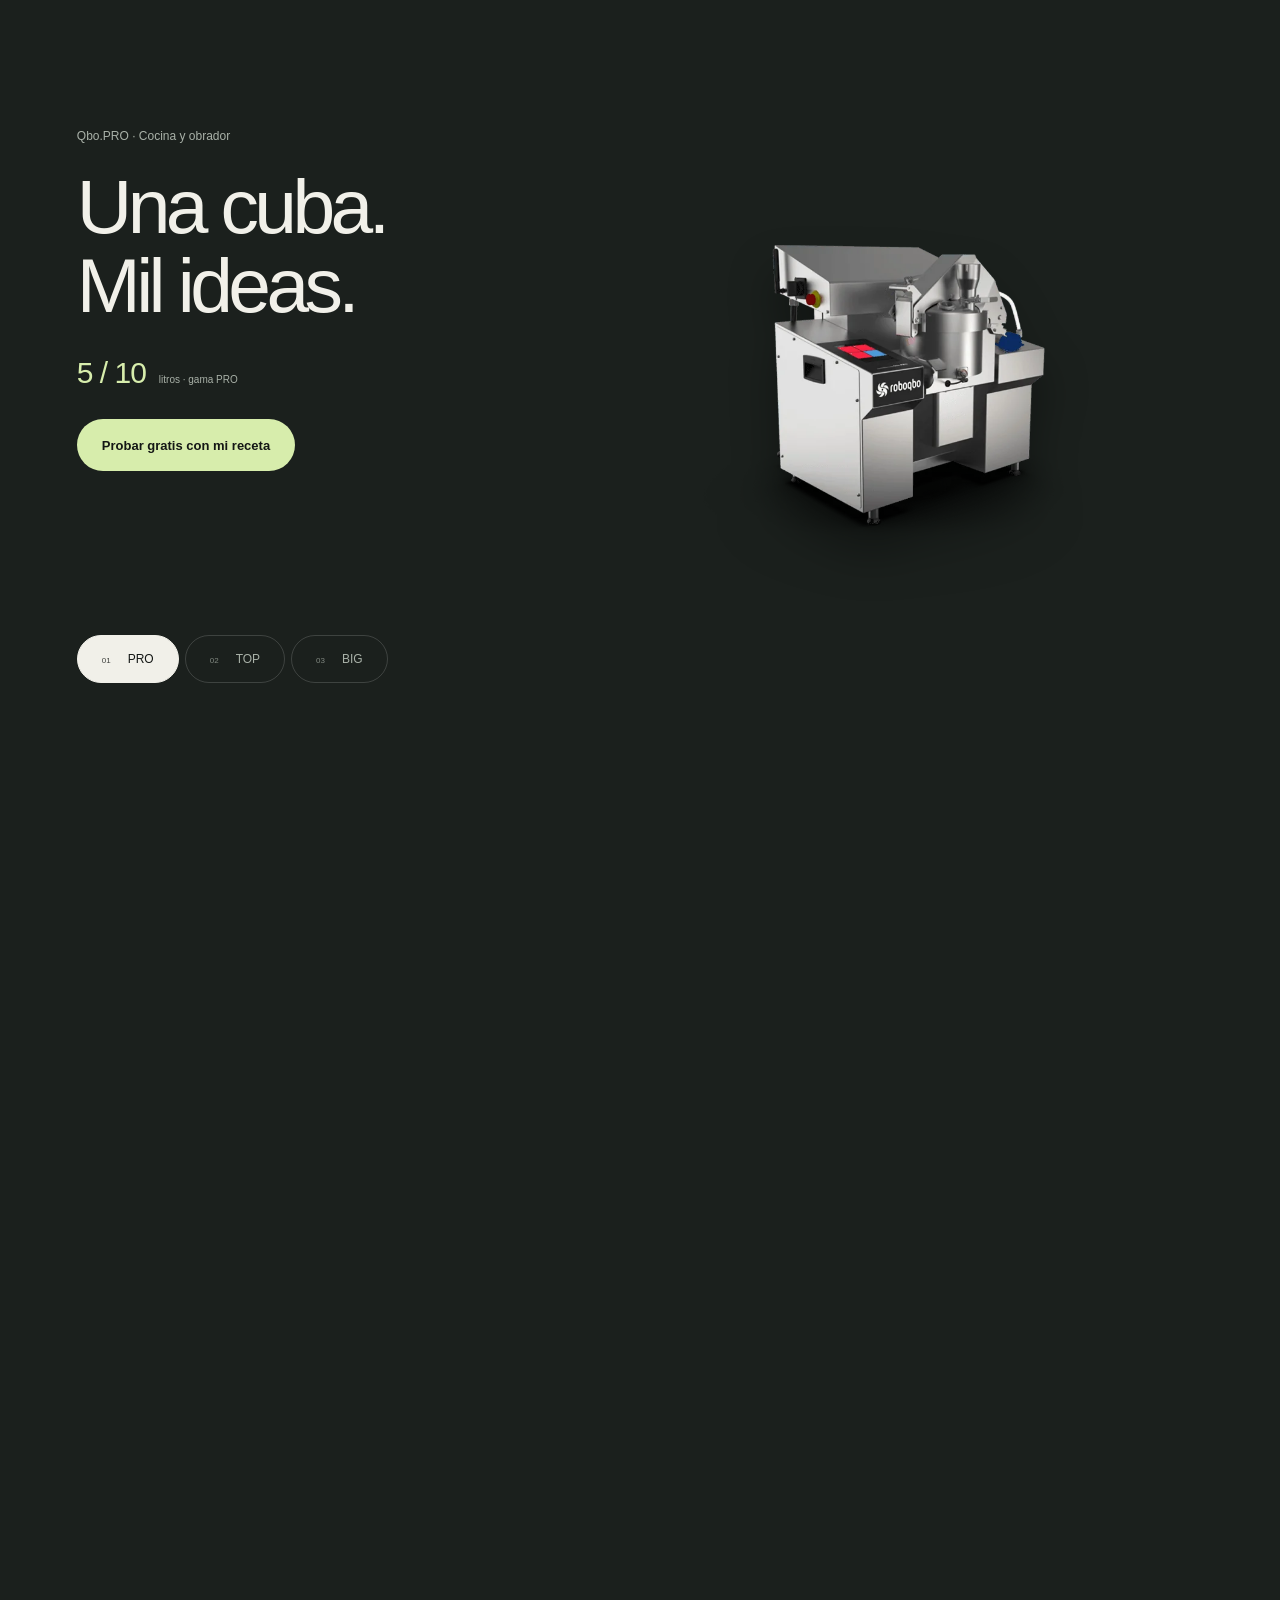
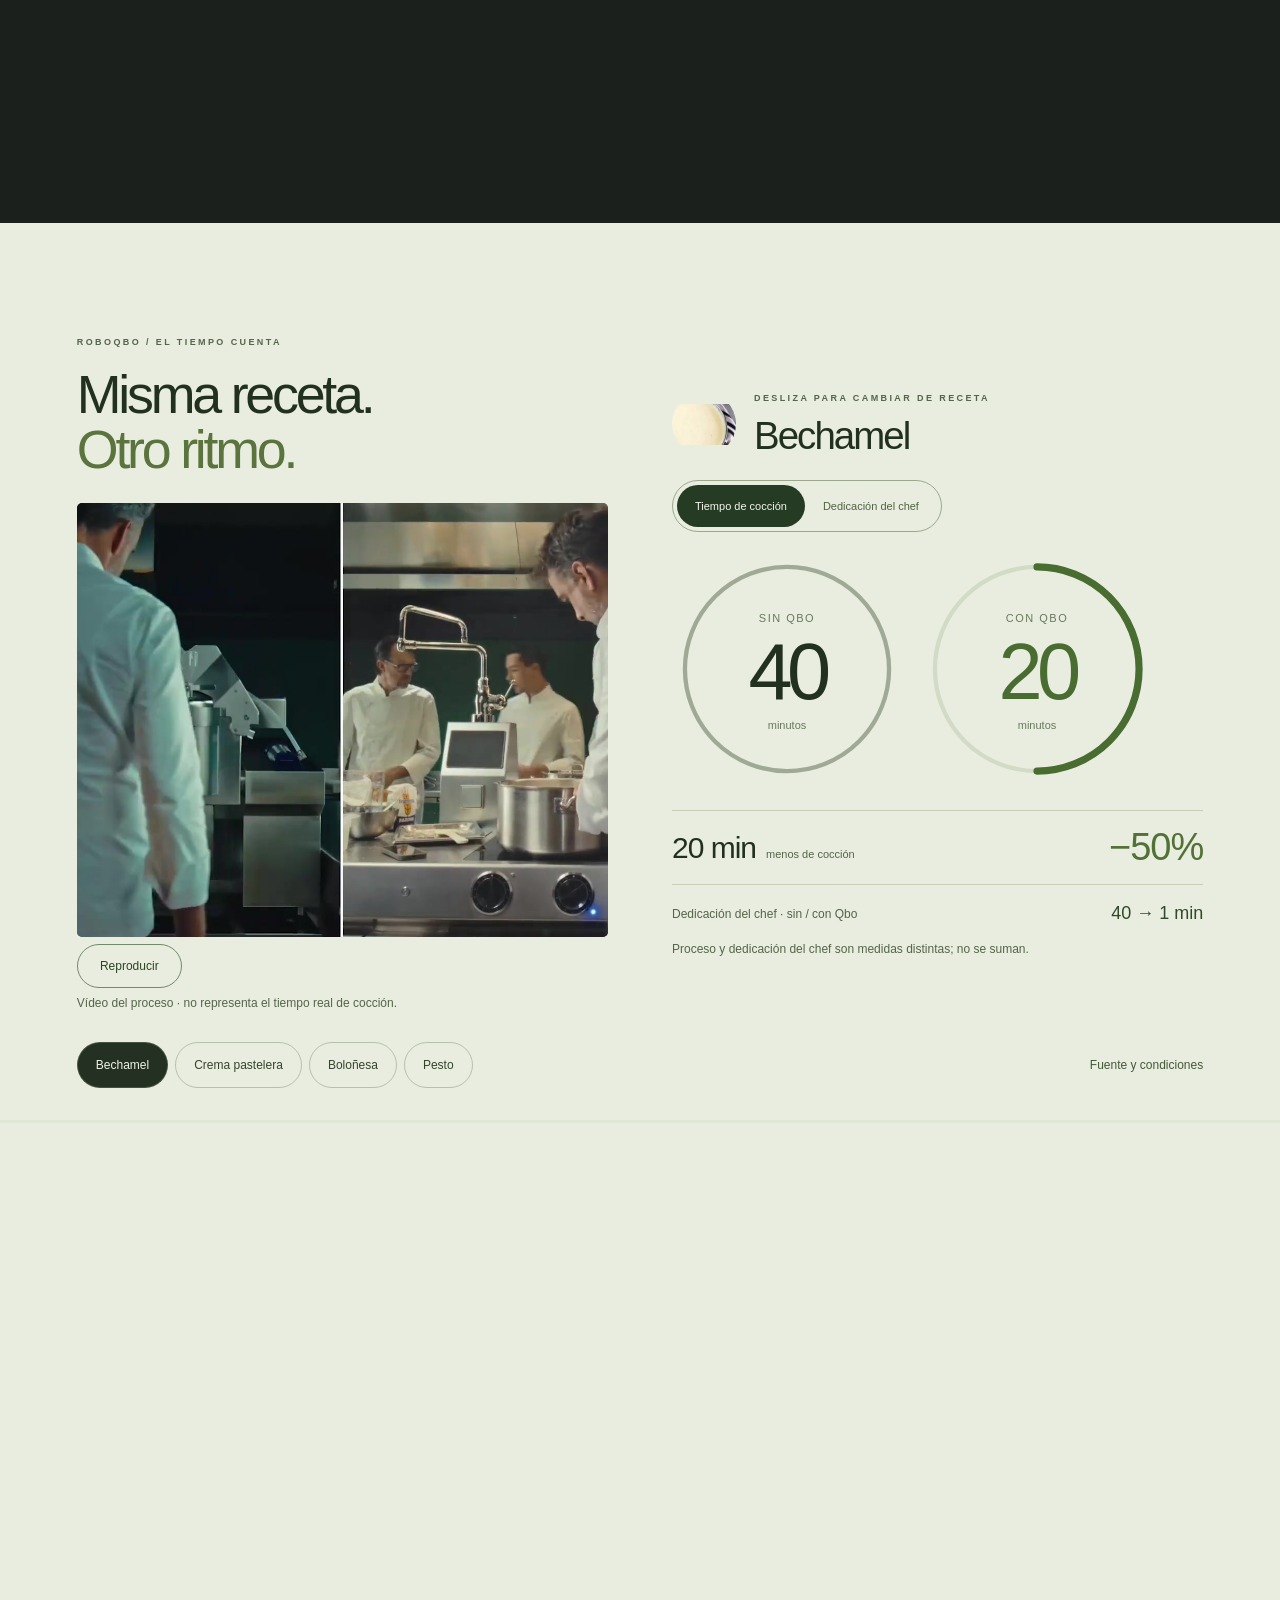
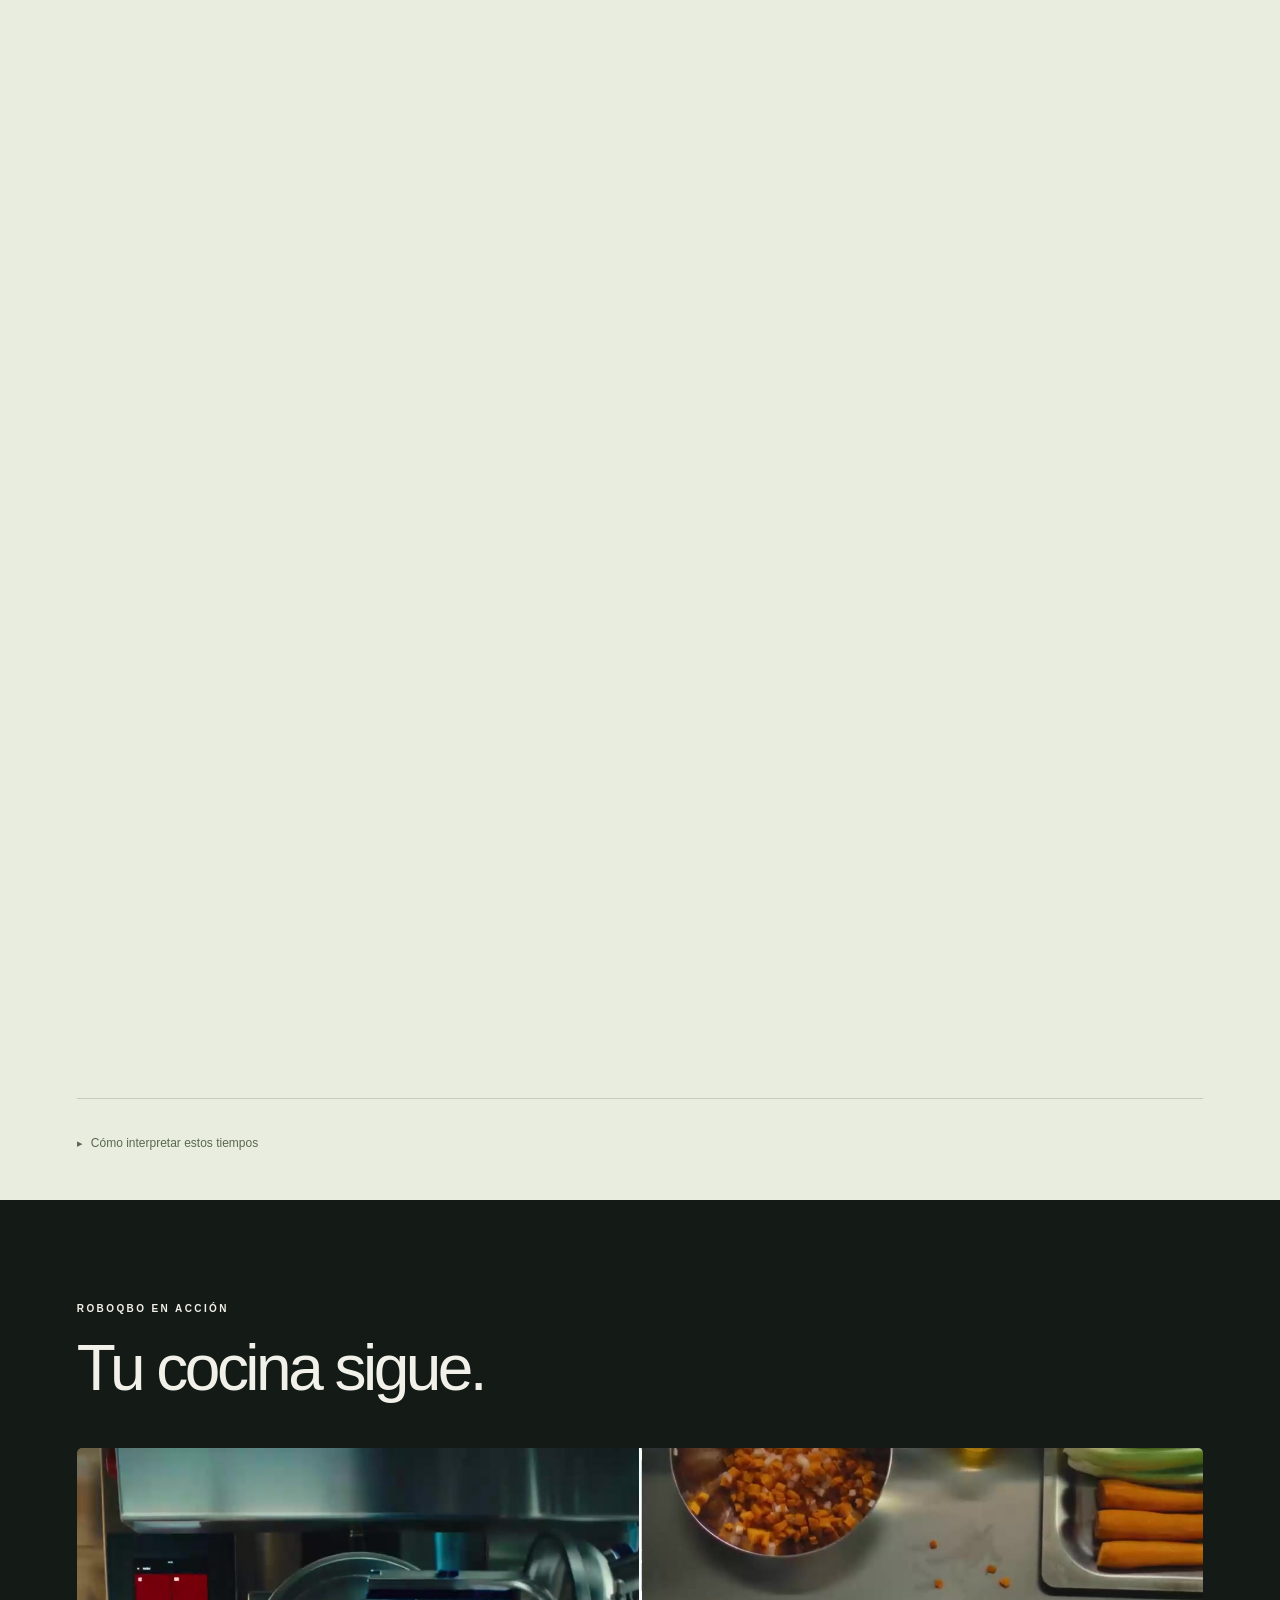
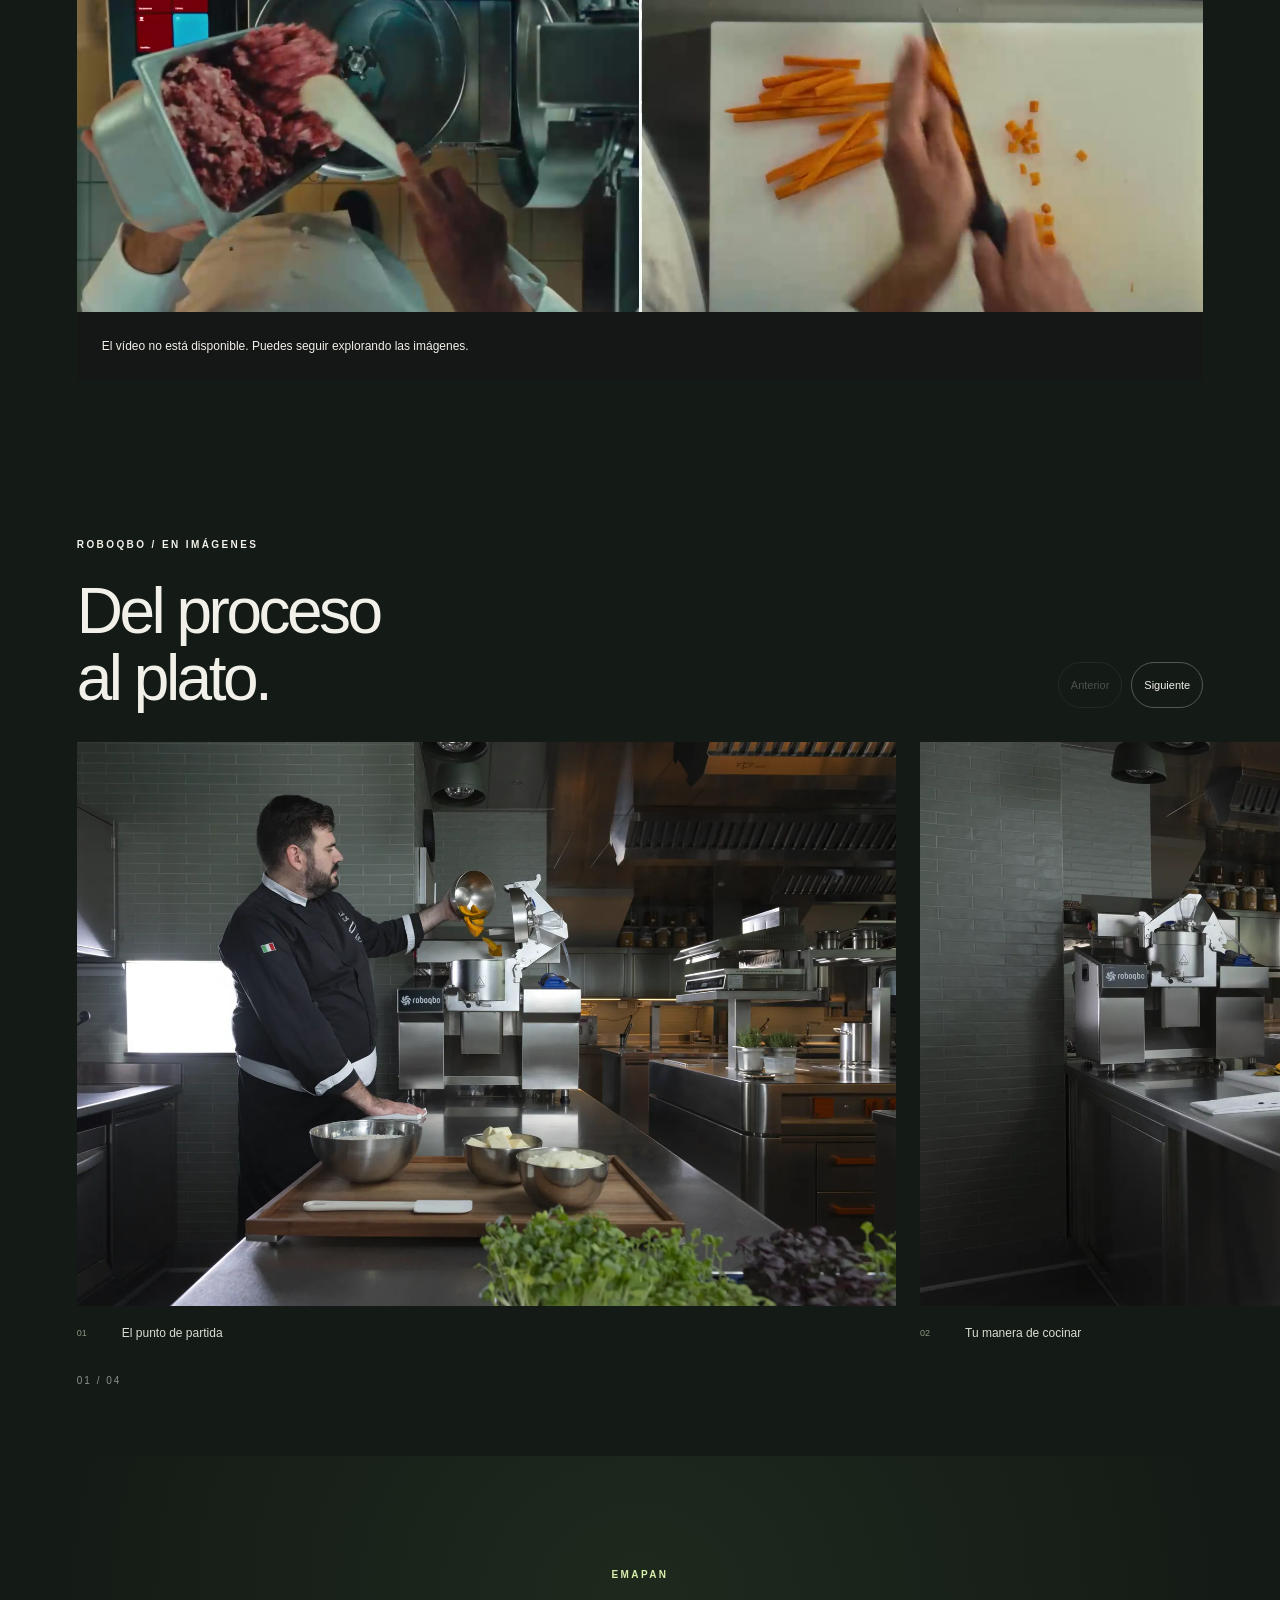
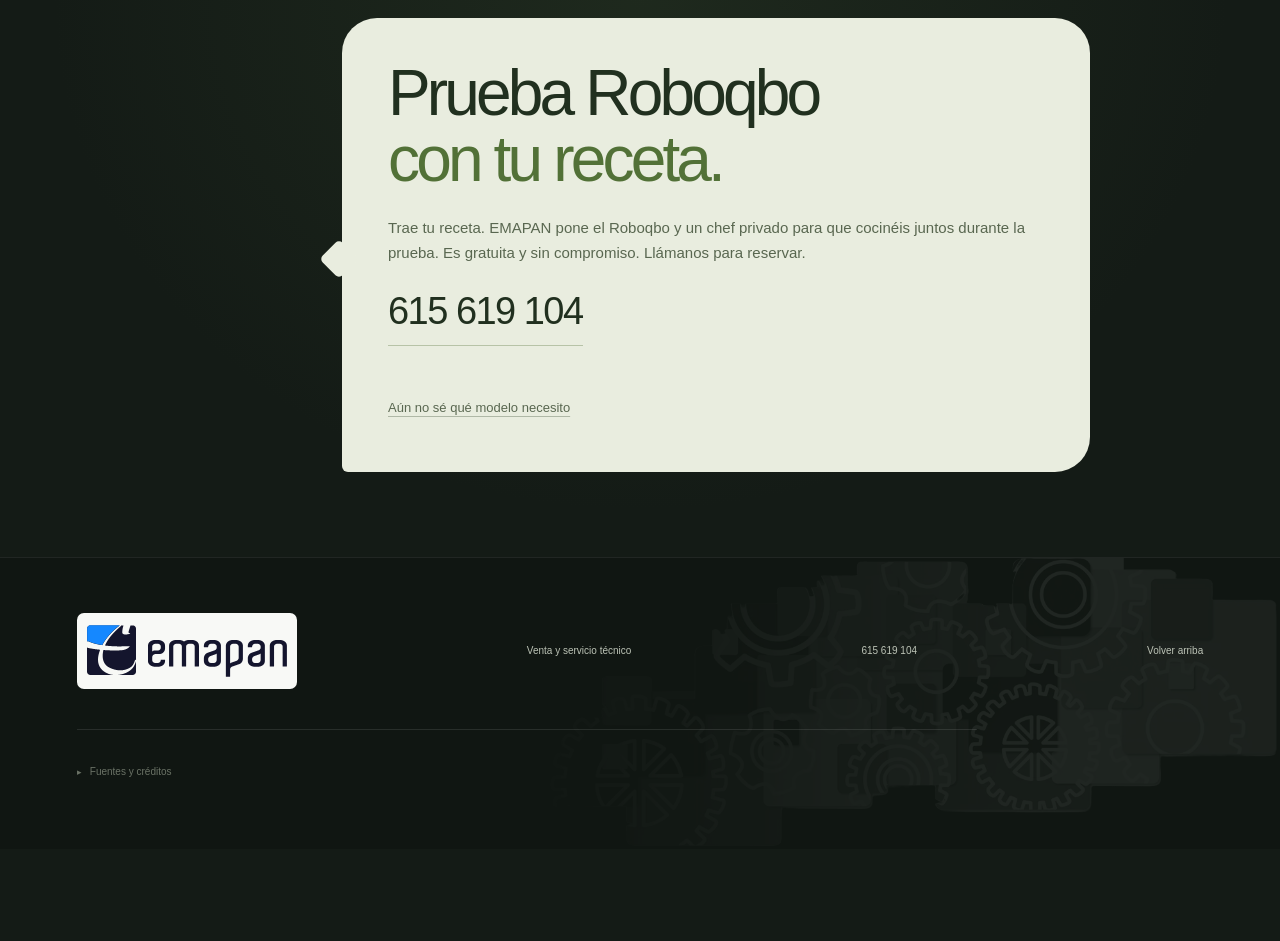
==== commit acd731ed: "Reproduce los dos vídeos de aplicaciones mientras están a la vista" ====
--- a/web/index.html
+++ b/web/index.html
@@ -32,10 +32,13 @@
       <h2 id="uso-cocina">Hostelería</h2>
       <p>Qbo tritura la albahaca y mezcla los ingredientes del pesto en la misma cuba.</p>
     </div>
-    <video id="qbo-production" controls muted loop playsinline preload="none" poster="assets/opt/qbo-production-poster-960.webp" aria-label="Preparación de pesto con Roboqbo">
-      <source media="(max-width: 760px)" src="assets/opt/qbo-production-m.mp4" type="video/mp4">
-      <source src="assets/qbo-production.mp4" type="video/mp4">
-    </video>
+    <div class="use-film">
+      <video id="qbo-production" controls muted loop playsinline preload="none" poster="assets/opt/qbo-production-poster-960.webp" aria-label="Preparación de pesto con Roboqbo">
+        <source media="(max-width: 760px)" src="assets/opt/qbo-production-m.mp4" type="video/mp4">
+        <source src="assets/qbo-production.mp4" type="video/mp4">
+      </video>
+      <button class="use-playback" type="button" aria-controls="qbo-production" aria-label="Reproducir el vídeo de hostelería" hidden></button>
+    </div>
   </article>
   <article class="qbo-use" id="heladeria" tabindex="-1" aria-labelledby="uso-helado">
     <span class="use-bookmark" id="heladeria-bases"></span><span class="use-bookmark" id="heladeria-pastas"></span><span class="use-bookmark" id="heladeria-fruta"></span>
@@ -44,7 +47,10 @@
       <p>Qbo prepara bases de fruta para la mantecadora y refina pastas de pistacho o almendra.</p>
     </div>
     <div class="use-gelato-media">
-    <video controls muted loop playsinline preload="none" poster="assets/qbo-heladeria/fresas.webp" aria-label="Preparación de fresas en la cuba de Roboqbo" src="assets/qbo-heladeria/fresas.mp4"></video>
+      <div class="use-film">
+        <video id="qbo-fresas" controls muted loop playsinline preload="none" poster="assets/qbo-heladeria/fresas.webp" aria-label="Preparación de fresas en la cuba de Roboqbo" src="assets/qbo-heladeria/fresas.mp4"></video>
+        <button class="use-playback" type="button" aria-controls="qbo-fresas" aria-label="Reproducir el vídeo de heladería" hidden></button>
+      </div>
     </div>
   </article>
 </section><section class="product-story qbo-story" id="equipos" data-story="qbo" aria-label="Descubre la gama ROBOQBO al desplazarte"><div class="product-stage"><div class="story-heading"><span class="eyebrow">01 / ROBOQBO</span><span class="eyebrow story-prompt">DESLIZA </span><button class="finder-chip" type="button" data-finder="gama">¿Cuál encaja contigo?</button></div><div class="product-layout"><div class="product-copy"><span class="model-kicker" id="qbo-name">Qbo.PRO · Cocina y obrador</span><h2 id="qbo-headline">Una cuba.<br>Mil ideas.</h2><p id="qbo-description">Cortar. Mezclar. Cocinar.</p><div class="product-fact"><span id="qbo-fact">5 / 10</span><span id="qbo-fact-label">litros · gama PRO</span></div><button class="pill " id="qbo-demo" data-demo="Qbo.PRO"><span class="btn-label">Probar gratis con mi receta</span></button><a class="text-link subtle" href="#qbo-tiempos">Comparar tiempos <img src="assets/icons/arrow-up-right.svg" alt="" class="arrow-icon" aria-hidden="true"></a></div><div class="product-visual"><span class="product-word" aria-hidden="true">Qbo.</span>
--- a/web/aplicaciones.css
+++ b/web/aplicaciones.css
@@ -1,5 +1,9 @@
 .qbo-uses {
-  padding: clamp(18px, 2.5vw, 36px) max(6vw, calc((100% - 1040px) / 2));
+  --film-height: clamp(190px, 23vw, 300px);
+  display: grid;
+  grid-template-columns: repeat(2, minmax(0, 1fr));
+  gap: clamp(18px, 3vw, 48px);
+  padding: clamp(24px, 4vw, 60px) max(5vw, calc((100% - 1120px) / 2));
   background: #edf0e5;
   color: #1e3024;
 }
@@ -7,39 +11,61 @@
 .qbo-use {
   position: relative;
   display: grid;
-  grid-template-columns: minmax(0, .86fr) minmax(0, 1.14fr);
-  align-items: center;
-  gap: clamp(24px, 6vw, 88px);
-  padding-block: clamp(18px, 1.8vw, 26px);
+  align-content: start;
+  grid-template-areas: "film" "copy";
+  gap: clamp(14px, 2vw, 24px);
 }
-.qbo-use + .qbo-use { border-top: 1px solid #bdc8b5; }
+.use-copy { grid-area: copy; }
 .use-copy h2 {
-  margin: 0 0 12px;
-  font-size: clamp(30px, 4.8vw, 74px);
+  margin: 0 0 8px;
+  font-size: clamp(30px, 3.8vw, 56px);
   line-height: 1;
   font-weight: 400;
-  letter-spacing: -.06em;
+  letter-spacing: -.055em;
 }
-.use-copy p { max-width: 38ch; margin: 0; font-size: clamp(15px, 1.25vw, 18px); line-height: 1.45; }
-.qbo-use video {
+.use-copy p { margin: 0; max-width: 46ch; font-size: clamp(14px, 1.2vw, 17px); line-height: 1.5; }
+.qbo-use > .use-film, .use-gelato-media { grid-area: film; }
+.use-film { position: relative; min-width: 0; height: var(--film-height); }
+.use-film video {
   display: block;
   width: 100%;
-  height: clamp(175px, 18vw, 224px);
+  height: 100%;
   object-fit: cover;
+  border-radius: 5px;
   background: #19251d;
-  border-radius: 3px;
+}
+.use-gelato-media {
+  display: grid;
+  grid-template-columns: auto 1fr;
+  gap: 5px;
+}
+.use-gelato-media .use-film { aspect-ratio: 480 / 900; }
+.use-gelato-media::after {
+  content: '';
+  border-radius: 5px;
+  background: url('assets/qbo-heladeria/laboratorio.webp') center / cover;
 }
 .use-bookmark { position: absolute; top: 0; }
-.use-gelato-media { display: grid; grid-template-columns: minmax(0, 1.4fr) minmax(0, 1fr); gap: 4px; }
-@media (min-width: 681px) {
-  .use-gelato-media::before {
-    content: '';
-    border-radius: 3px;
-    background: url('assets/qbo-heladeria/laboratorio.webp') center / cover;
-  }
+.use-playback {
+  position: absolute;
+  right: 2px;
+  bottom: 2px;
+  display: grid;
+  place-items: center;
+  width: 44px;
+  height: 44px;
+  padding: 0;
+  border: 0;
+  background: transparent;
+  color: #fff;
+  cursor: pointer;
 }
-
-.qbo-use video:focus-visible { outline: 3px solid #456838; outline-offset: 3px; }
+.use-playback[hidden] { display: none; }
+.use-playback::before, .use-playback::after { content: ''; grid-area: 1 / 1; }
+.use-playback::before { width: 28px; height: 28px; border-radius: 50%; background: #102016c9; }
+.use-playback::after { margin-left: 2px; border-block: 5px solid transparent; border-left: 8px solid currentColor; }
+.use-playback.is-playing::after { box-sizing: content-box; width: 3px; height: 10px; margin: 0; border: 0; border-inline: 2px solid currentColor; }
+.use-playback:focus-visible { outline: 2px solid #fff; outline-offset: -3px; }
 @supports (animation-timeline: view()) {
   @media (prefers-reduced-motion: no-preference) {
     .qbo-use .use-copy {
@@ -51,11 +77,13 @@
   }
 }
 @media (max-width: 680px) {
-  .qbo-uses { padding: 16px max(16px, 5vw); }
-  .qbo-use { grid-template-columns: minmax(0, 1.2fr) minmax(0, 1fr); gap: 16px; padding-block: 22px; }
-  .use-copy h2 { margin-bottom: 8px; }
-  .use-copy p { font-size: 14px; }
+  .qbo-uses { grid-template-columns: 1fr; gap: 0; padding: 22px 5vw; }
+  .qbo-use { align-items: center; gap: 16px; }
+  #hosteleria { grid-template: "film copy" auto / minmax(0, 1.12fr) minmax(0, 1fr); padding-bottom: 18px; }
+  #heladeria { grid-template: "copy film" auto / minmax(0, 1fr) minmax(100px, .75fr); padding-top: 18px; border-top: 1px solid #bdc8b5; }
+  #hosteleria .use-film { height: auto; aspect-ratio: 5 / 4; }
   .use-gelato-media { display: block; }
+  .use-gelato-media::after { content: none; }
+  .use-gelato-media .use-film { height: auto; max-width: 150px; margin-left: auto; aspect-ratio: 3 / 4; }
   .qbo-uses, .qbo-use, .use-bookmark { scroll-margin-top: 70px; }
-  .qbo-use video { height: clamp(170px, 42vw, 210px); }
 }
